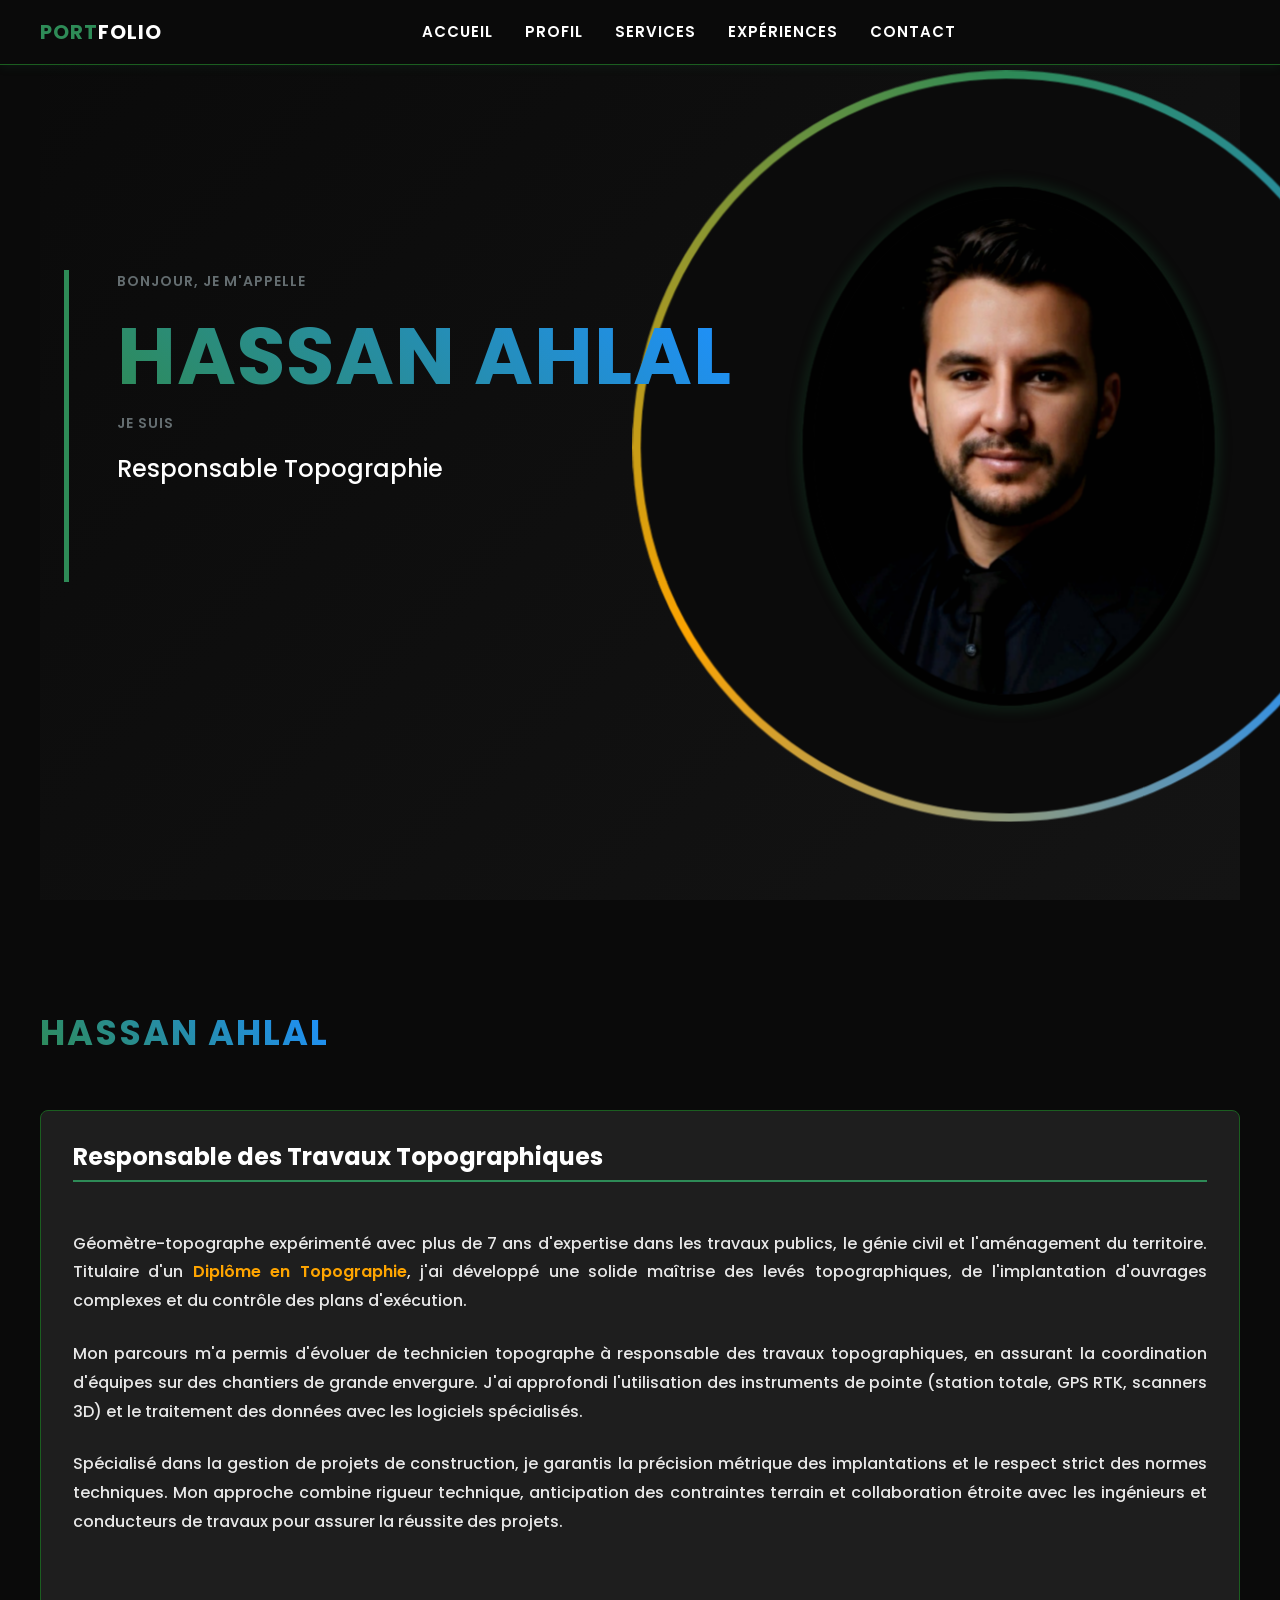
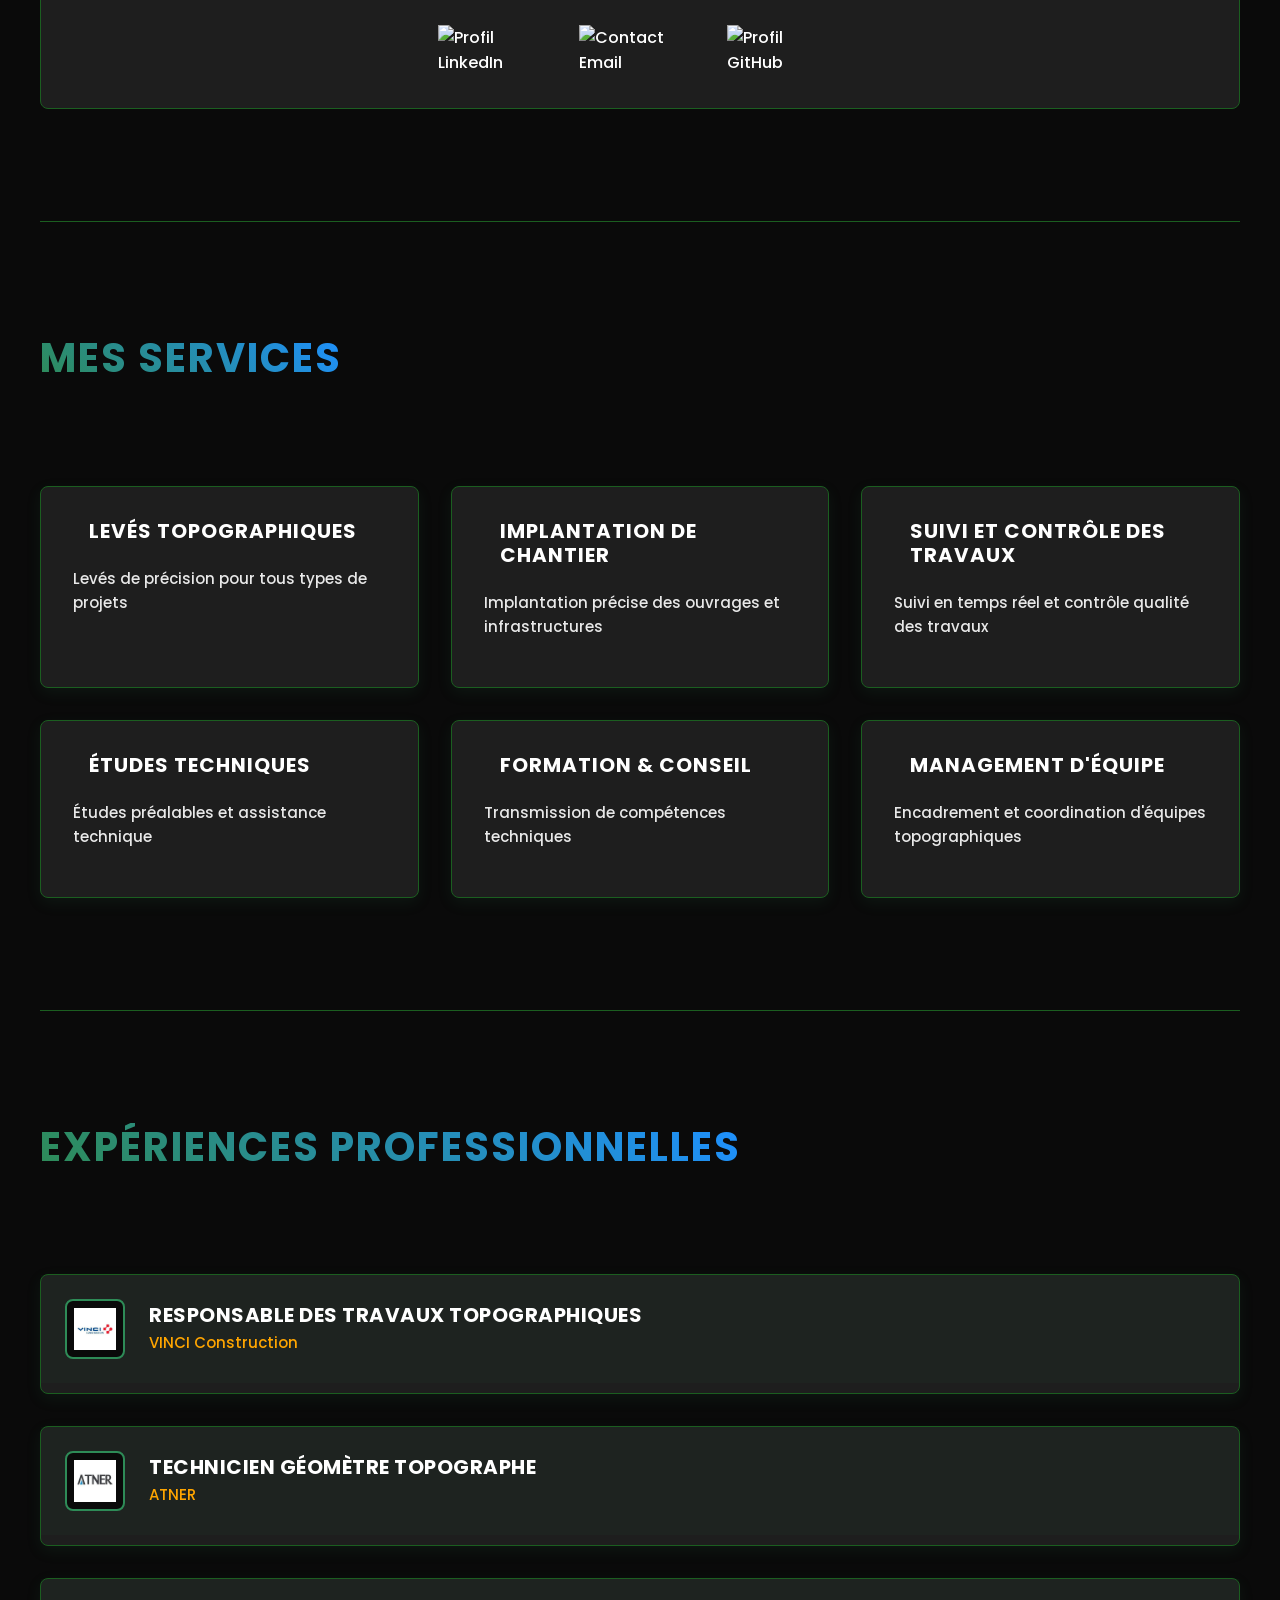
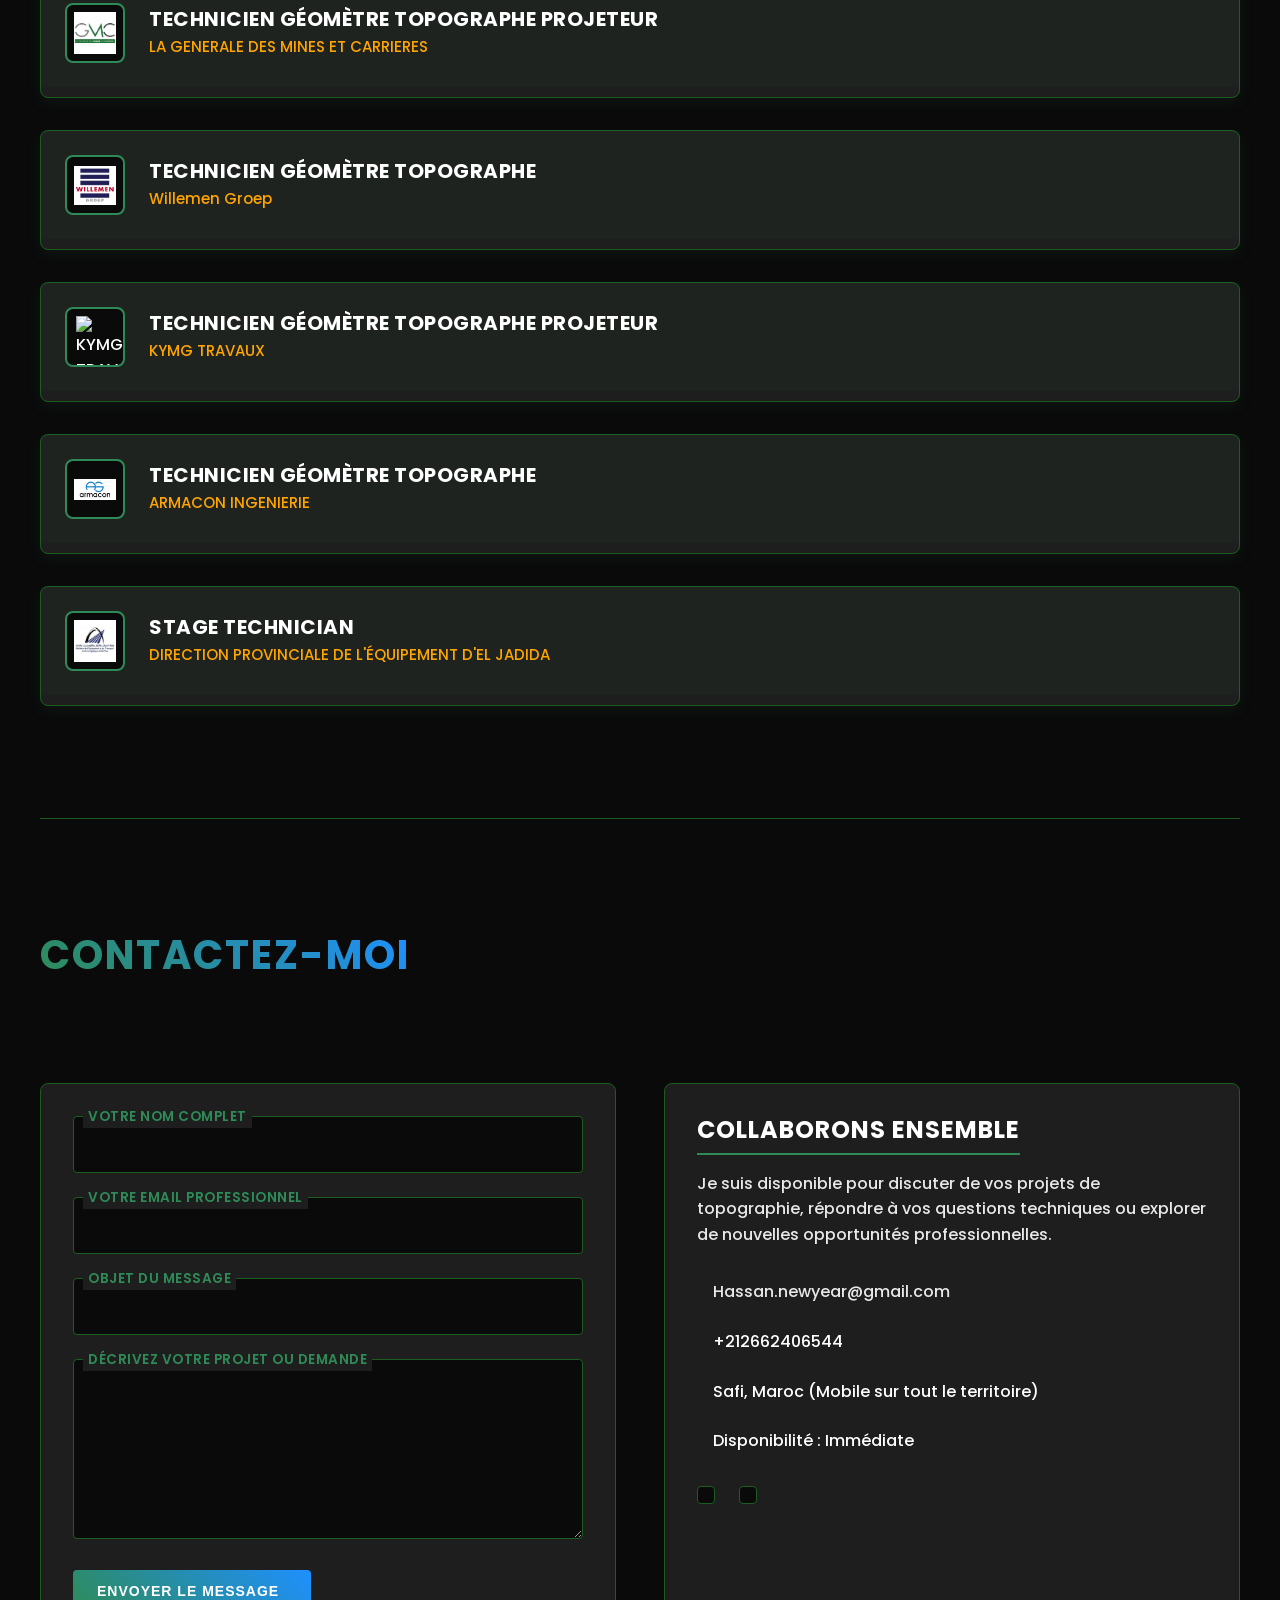
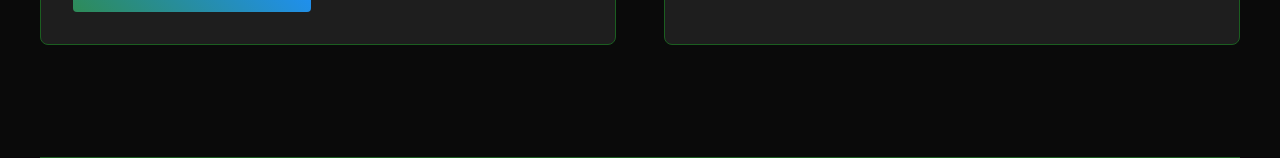
==== index.html @ 0a8ab418 "Update index.html" ====
<!DOCTYPE html>
<html lang="fr">
<head>
    <meta charset="UTF-8">
    <meta name="viewport" content="width=device-width, initial-scale=1.0">
    <title>Portfolio - Hassan Ahlal | Géomètre-Topographe</title>
    <link rel="stylesheet" href="./assets/css/styles.css">
    <script src="https://cdnjs.cloudflare.com/ajax/libs/gsap/3.2.4/gsap.min.js"></script>
    <script type="module" src="https://unpkg.com/ionicons@5.5.2/dist/ionicons/ionicons.esm.js"></script>
    <script nomodule src="https://unpkg.com/ionicons@5.5.2/dist/ionicons/ionicons.js"></script>
    <script async src="https://www.googletagmanager.com/gtag/js?id=G-S06YPBJV04"></script>
    <script>
      window.dataLayer = window.dataLayer || [];
      function gtag(){dataLayer.push(arguments);}
      gtag('js', new Date());
      gtag('config', 'G-S06YPBJV04');
    </script>
</head>
    
<body>
    <div class="overlay first"></div>
    <div class="overlay second"></div>
    <div class="overlay third"></div>

    <header class="l-header">
        <nav class="nav bd-grid">
            <div>
                <a href="#" class="nav__logo" id="logo-link" onclick="reloadWithAnimation()">
                    <span class="logo-part1">Port</span><span class="logo-part2">folio</span>
                </a>
            </div>

            <div class="nav__menu" id="nav-menu">
                <ul class="nav__list">
                    <li class="nav__item"><a href="#home" class="nav__link">Accueil</a></li>
                    <li class="nav__item"><a href="#about" class="nav__link">Profil</a></li>
                    <li class="nav__item"><a href="#services" class="nav__link">Services</a></li>
                    <li class="nav__item"><a href="#experiences" class="nav__link">Expériences</a></li>
                    <li class="nav__item"><a href="#contact" class="nav__link">Contact</a></li>
                </ul>
            </div>

            <div class="nav__toggle" id="nav-toggle">
                <ion-icon name="menu"></ion-icon>
            </div>
        </nav>
    </header>

    <main class="l-main bd-grid">
        <div class="home" id="home">
            <div class="home__information">
                <span class="home__pressent anime-text">Bonjour, Je m'appelle</span>
                <h1 class="home__title name-animation">Hassan Ahlal</h1>
                <span class="home__pressent anime-text">Je suis<br></span>
                <span class="home__skill job-animation">Responsable Topographie</span>
                
                <div>
                    <a href="./assets/cv/HAhlal-CV.pdf" download="HAhlal-CV.pdf" class="home__button anime-text">TÉLÉCHARGER CV</a>
                </div>
            </div>

            <div class="home__img-container">
                <div class="home__img-border"></div>
                <img src="./assets/img/img1.png" alt="Portrait de Hassan Ahlal" class="home__img">
            </div>

            <div class="home__social">
                <a href="https://www.linkedin.com/in/hassan-ahlal/" target="_blank" rel="noopener noreferrer">
                    <ion-icon name="logo-linkedin" class="home__social-icon"></ion-icon>
                </a>
                <a href="https://github.com/YDaoui/YDaoui" target="_blank" rel="noopener noreferrer">
                    <ion-icon name="logo-github" class="home__social-icon"></ion-icon>
                </a>
                
                <a href="mailto:Hassan.newyear@gmail.com" target="_blank">
                    <ion-icon name="mail-outline" class="home__social-icon"></ion-icon>
                </a>
                <a href="tel:+212708504254">
                    <ion-icon name="call-outline" class="home__social-icon"></ion-icon>
                </a>
            </div>
        </div>

        <section class="section" id="about">
            <div class="bd-grid">
                <h4 class="section-title anime-text">Hassan Ahlal</h4> 
                <div class="about__content">
                    <h3>Responsable des Travaux Topographiques</h3>
                              
                    <div class="about__description">
                        <p>
                            Géomètre-topographe expérimenté avec plus de 7 ans d'expertise dans les travaux publics, le génie civil et l'aménagement du territoire. Titulaire d'un <strong>Diplôme en Topographie</strong>, j'ai développé une solide maîtrise des levés topographiques, de l'implantation d'ouvrages complexes et du contrôle des plans d'exécution.
                        </p>
                        <p>
                            Mon parcours m'a permis d'évoluer de technicien topographe à responsable des travaux topographiques, en assurant la coordination d'équipes sur des chantiers de grande envergure. J'ai approfondi l'utilisation des instruments de pointe (station totale, GPS RTK, scanners 3D) et le traitement des données avec les logiciels spécialisés.
                        </p>
                        <p>
                            Spécialisé dans la gestion de projets de construction, je garantis la précision métrique des implantations et le respect strict des normes techniques. Mon approche combine rigueur technique, anticipation des contraintes terrain et collaboration étroite avec les ingénieurs et conducteurs de travaux pour assurer la réussite des projets.
                        </p>
                    </div>

                    <div class="social-badges">
                        <a href="https://www.linkedin.com/in/hassan-ahlal/" target="_blank" rel="noopener noreferrer">
                            <img src="https://img.shields.io/badge/LinkedIn-Profil_Professionnel-0077B5?logo=linkedin" alt="Profil LinkedIn">
                        </a>
                        <a href="mailto:Hassan.newyear@gmail.com">
                            <img src="https://img.shields.io/badge/Email-Me_contacter-D14836?logo=gmail" alt="Contact Email">
                        </a>
                        <a href="https://github.com/YDaoui" target="_blank" rel="noopener noreferrer">
                            <img src="https://img.shields.io/badge/GitHub-Projets_Techniques-181717?logo=github" alt="Profil GitHub">
                        </a>
                        
                    </div>
                </div>
            </div>
        </section>

        <section class="section" id="services">
            <div class="bd-grid">
                <h2 class="section-title anime-text">Mes Services</h2>
                <div class="services__grid">
            
                    <div class="service-card">
                        <div class="service-header" onclick="toggleServiceDetails('topo-details')">
                            <ion-icon name="location-outline"></ion-icon>
                            <h3>Levés Topographiques</h3>
                            <ion-icon name="chevron-down-outline" class="service-arrow"></ion-icon>
                        </div>
                        <p class="service-brief">Levés de précision pour tous types de projets</p>
                        
                        <div id="topo-details" class="service-details">
                            <ul>
                                <li><strong>Topographie classique</strong> : Nivellement, polygonation, implantation</li>
                                <li><strong>Géoréférencement</strong> : Coordonnées précises avec GPS RTK</li>
                                <li><strong>Plans de situation</strong> : Plans topographiques détaillés</li>
                                <li><strong>Relevés altimétriques</strong> : Courbes de niveau, profils en long et en travers</li>
                            </ul>
                            <div class="service-tech">
                                <span>Équipements :</span> Stations totales · GPS RTK · Niveaux numériques · Scanners 3D
                            </div>
                        </div>
                    </div>
            
                    <div class="service-card">
                        <div class="service-header" onclick="toggleServiceDetails('implantation-details')">
                            <ion-icon name="construct-outline"></ion-icon>
                            <h3>Implantation de Chantier</h3>
                            <ion-icon name="chevron-down-outline" class="service-arrow"></ion-icon>
                        </div>
                        <p class="service-brief">Implantation précise des ouvrages et infrastructures</p>
                        
                        <div id="implantation-details" class="service-details">
                            <ul>
                                <li><strong>Implantation d'ouvrages</strong> : Bâtiments, routes, ponts, réseaux</li>
                                <li><strong>Calage altimétrique</strong> : Nivellement de précision</li>
                                <li><strong>Réglage de machines</strong> : Guidage de pelles, bulldozers, finisseurs</li>
                                <li><strong>Contrôle géométrique</strong> : Vérification des implantations</li>
                            </ul>
                            <div class="service-tech">
                                <span>Techniques :</span> Implantation par coordonnées · Piquetage · Balisage · Mire
                            </div>
                        </div>
                    </div>
            
                    <div class="service-card">
                        <div class="service-header" onclick="toggleServiceDetails('suivi-details')">
                            <ion-icon name="analytics-outline"></ion-icon>
                            <h3>Suivi et Contrôle des Travaux</h3>
                            <ion-icon name="chevron-down-outline" class="service-arrow"></ion-icon>
                        </div>
                        <p class="service-brief">Suivi en temps réel et contrôle qualité des travaux</p>
                        
                        <div id="suivi-details" class="service-details">
                            <ul>
                                <li><strong>Contrôle d'exécution</strong> : Vérification conforme aux plans</li>
                                <strong>Métrologie</strong> : Mesures de déformation et tassement</li>
                                <li><strong>Réception des travaux</strong> : Vérifications finales</li>
                                <li><strong>Reporting</strong> : Rapports techniques détaillés</li>
                            </ul>
                            <div class="service-tech">
                                <span>Outils :</span> Topométrie · Photogrammétrie · Lasergrammétrie
                            </div>
                        </div>
                    </div>
            
                    <div class="service-card">
                        <div class="service-header" onclick="toggleServiceDetails('etude-details')">
                            <ion-icon name="document-text-outline"></ion-icon>
                            <h3>Études Techniques</h3>
                            <ion-icon name="chevron-down-outline" class="service-arrow"></ion-icon>
                        </div>
                        <p class="service-brief">Études préalables et assistance technique</p>
                        
                        <div id="etude-details" class="service-details">
                            <ul>
                                <li><strong>Avant-projets</strong> : Études de faisabilité topographique</li>
                                <li><strong>Métrés</strong> : Calculs de cubatures et de surfaces</li>
                                <li><strong>Plans d'exécution</strong> : Réalisation et vérification</li>
                                <li><strong>Expertises</strong> : Constatations et diagnostics</li>
                            </ul>
                            <div class="service-tech">
                                <span>Logiciels :</span> AutoCAD Civil 3D · Covadis · MicroStation · QGIS
                            </div>
                        </div>
                    </div>
            
                    <div class="service-card">
                        <div class="service-header" onclick="toggleServiceDetails('formation-details')">
                            <ion-icon name="school-outline"></ion-icon>
                            <h3>Formation & Conseil</h3>
                            <ion-icon name="chevron-down-outline" class="service-arrow"></ion-icon>
                        </div>
                        <p class="service-brief">Transmission de compétences techniques</p>
                        
                        <div id="formation-details" class="service-details">
                            <ul>
                                <li><strong>Formation terrain</strong> : Utilisation d'équipements topographiques</li>
                                <li><strong>Conseil technique</strong> : Optimisation des processus topographiques</li>
                                <li><strong>Assistance logicielle</strong> : Formation aux logiciels spécialisés</li>
                                <li><strong>Normes et réglementations</strong> : Mise à jour des pratiques</li>
                            </ul>
                            <div class="service-tech">
                                <span>Domaines :</span> Topographie · Géomatique · BIM · SIG
                            </div>
                        </div>
                    </div>
            
                    <div class="service-card">
                        <div class="service-header" onclick="toggleServiceDetails('management-details')">
                            <ion-icon name="people-outline"></ion-icon>
                            <h3>Management d'Équipe</h3>
                            <ion-icon name="chevron-down-outline" class="service-arrow"></ion-icon>
                        </div>
                        <p class="service-brief">Encadrement et coordination d'équipes topographiques</p>
                        
                        <div id="management-details" class="service-details">
                            <ul>
                                <li><strong>Gestion d'équipe</strong> : Planning, répartition des tâches</li>
                                <li><strong>Coordination chantier</strong> : Interface avec les autres corps de métier</li>
                                <li><strong>Optimisation des ressources</strong> : Matériel et personnel</li>
                                <li><strong>Sécurité</strong> : Respect des règles de sécurité sur chantier</li>
                            </ul>
                            <div class="service-tech">
                                <span>Compétences :</span> Gestion de projet · Communication · Organisation
                            </div>
                        </div>
                    </div>
                </div>
            </div>
        </section>

        <section class="section" id="experiences">
            <div class="bd-grid">
                <h2 class="section-title anime-text">Expériences Professionnelles</h2>

                <div class="experience-container">
                   
                    <div class="experience-card">
                        <div class="experience-card-header" onclick="toggleExperienceDetails('vinci-details')">
                            <div class="company-logo">
                                <img src="./assets/img/vinci_logo.jpeg" alt="VINCI Construction">
                            </div>
                            <div class="experience-title">
                                <h3>Responsable des Travaux Topographiques</h3>
                                <p>VINCI Construction</p>
                            </div>
                            <ion-icon name="chevron-down-outline" class="experience-arrow"></ion-icon>
                        </div>
                        
                        <div id="vinci-details" class="experience-card-details">
                            <div class="experience-meta">
                                <span class="experience-date">Mars 2025 - Aujourd'hui</span>
                                <span class="experience-location">Safi, Maroc · Sur site</span>
                            </div>
                            
                            <div class="experience-description">
                                <p>Encadrement et coordination des équipes topographiques sur des projets de grande envergure. Responsable de la qualité des levés et implantations.</p>
                                <ul>
                                    <li>Management d'une équipe de 5 topographes</li>
                                    <li>Supervision des levés topographiques pour projets routiers</li>
                                    <li>Contrôle qualité des implantations d'ouvrages d'art</li>
                                    <li>Interface technique avec les ingénieurs projet</li>
                                    <li>Optimisation des processus topographiques</li>
                                </ul>
                            </div>
                            
                            <div class="tech-tags">
                                <span class="tech-tag" data-tech="gps">
                                    <ion-icon name="navigate-outline"></ion-icon> GPS RTK
                                </span>
                                <span class="tech-tag" data-tech="station">
                                    <ion-icon name="speedometer-outline"></ion-icon> Stations Totales
                                </span>
                                <span class="tech-tag" data-tech="civil3d">
                                    <ion-icon name="cube-outline"></ion-icon> Civil 3D
                                </span>
                                <span class="tech-tag" data-tech="management">
                                    <ion-icon name="people-outline"></ion-icon> Management
                                </span>
                            </div>
                        </div>
                    </div>

                    <div class="experience-card">
                        <div class="experience-card-header" onclick="toggleExperienceDetails('atner-details')">
                            <div class="company-logo">
                                <img src="./assets/img/atner_logo.jpeg" alt="ATNER">
                            </div>
                            <div class="experience-title">
                                <h3>Technicien Géomètre Topographe</h3>
                                <p>ATNER</p>
                            </div>
                            <ion-icon name="chevron-down-outline" class="experience-arrow"></ion-icon>
                        </div>
                        
                        <div id="atner-details" class="experience-card-details">
                            <div class="experience-meta">
                                <span class="experience-date">Nov 2023 - Mars 2025 · 1 an 5 mois</span>
                                <span class="experience-location">Azemmour, Maroc · Sur site</span>
                            </div>
                            
                            <div class="experience-description">
                                <p>Réalisation de levés topographiques pour projets d'aménagement urbain et infrastructures. Participation à des projets de voirie et réseaux divers.</p>
                                <ul>
                                    <li>Levés topographiques pour réseaux AEP et assainissement</li>
                                    <li>Implantation de voiries et espaces publics</li>
                                    <li>Calculs de cubatures pour terrassements</li>
                                    <li>Réalisation de plans de situation détaillés</li>
                                </ul>
                            </div>
                            
                            <div class="tech-tags">
                                <span class="tech-tag" data-tech="topographie">
                                    <ion-icon name="map-outline"></ion-icon> Topographie
                                </span>
                                <span class="tech-tag" data-tech="covadis">
                                    <ion-icon name="desktop-outline"></ion-icon> Covadis
                                </span>
                                <span class="tech-tag" data-tech="nivellement">
                                    <ion-icon name="trending-up-outline"></ion-icon> Nivellement
                                </span>
                            </div>
                        </div>
                    </div>
                    
                    <div class="experience-card">
                        <div class="experience-card-header" onclick="toggleExperienceDetails('generale-details')">
                            <div class="company-logo">
                                <img src="./assets/img/generale_mines_logo.jpeg" alt="LA GENERALE DES MINES ET CARRIERES">
                            </div>
                            <div class="experience-title">
                                <h3>Technicien Géomètre Topographe Projeteur</h3>
                                <p>LA GENERALE DES MINES ET CARRIERES</p>
                            </div>
                            <ion-icon name="chevron-down-outline" class="experience-arrow"></ion-icon>
                        </div>
                        
                        <div id="generale-details" class="experience-card-details">
                            <div class="experience-meta">
                                <span class="experience-date">Oct 2022 - Oct 2023 · 1 an 1 mois</span>
                                <span class="experience-location">Rabat, Maroc · Sur site</span>
                            </div>
                            
                            <div class="experience-description">
                                <p>Topographie minière et carrières. Levés pour exploitation de ressources minérales et suivi des excavations.</p>
                                <ul>
                                    <li>Levés de carrières et mines à ciel ouvert</li>
                                    <li>Calculs de réserves et cubatures</li>
                                    <li>Suivi des fronts de taille</li>
                                    <li>Établissement de profils d'exploitation</li>
                                </ul>
                            </div>
                            
                            <div class="tech-tags">
                                <span class="tech-tag" data-tech="mines">
                                    <ion-icon name="hammer-outline"></ion-icon> Topographie Minière
                                </span>
                                <span class="tech-tag" data-tech="cubatures">
                                    <ion-icon name="calculator-outline"></ion-icon> Cubatures
                                </span>
                                <span class="tech-tag" data-tech="surpac">
                                    <ion-icon name="layers-outline"></ion-icon> Surpac
                                </span>
                            </div>
                        </div>
                    </div>
                    
                    <div class="experience-card">
                        <div class="experience-card-header" onclick="toggleExperienceDetails('willemen-details')">
                            <div class="company-logo">
                                <img src="./assets/img/willemen_logo.jpeg" alt="Willemen Groep">
                            </div>
                            <div class="experience-title">
                                <h3>Technicien Géomètre Topographe</h3>
                                <p>Willemen Groep</p>
                            </div>
                            <ion-icon name="chevron-down-outline" class="experience-arrow"></ion-icon>
                        </div>
                        
                        <div id="willemen-details" class="experience-card-details">
                            <div class="experience-meta">
                                <span class="experience-date">Fév 2022 - Oct 2022 · 9 mois</span>
                                <span class="experience-location">Tanger, Maroc · Sur site</span>
                            </div>
                            
                            <div class="experience-description">
                                <p>Travaux topographiques pour projets de construction. Participation à des chantiers de bâtiment et génie civil.</p>
                                <ul>
                                    <li>Implantation de bâtiments et infrastructures</li>
                                    <li>Contrôle des plans d'exécution</li>
                                    <li>Relevés de façades et structures existantes</li>
                                    <li>Assistance au métreur</li>
                                </ul>
                            </div>
                            
                            <div class="tech-tags">
                                <span class="tech-tag" data-tech="batiment">
                                    <ion-icon name="business-outline"></ion-icon> Bâtiment
                                </span>
                                <span class="tech-tag" data-tech="autocad">
                                    <ion-icon name="pencil-outline"></ion-icon> AutoCAD
                                </span>
                            </div>
                        </div>
                    </div>
                    
                    <div class="experience-card">
                        <div class="experience-card-header" onclick="toggleExperienceDetails('kymg-details')">
                            <div class="company-logo">
                                <img src="./assets/img/kymg_logo.jpeg" alt="KYMG TRAVAUX">
                            </div>
                            <div class="experience-title">
                                <h3>Technicien Géomètre Topographe Projeteur</h3>
                                <p>KYMG TRAVAUX</p>
                            </div>
                            <ion-icon name="chevron-down-outline" class="experience-arrow"></ion-icon>
                        </div>
                        
                        <div id="kymg-details" class="experience-card-details">
                            <div class="experience-meta">
                                <span class="experience-date">Sept 2019 - Fév 2022 · 2 ans 6 mois</span>
                                <span class="experience-location">Béni Mellal, Maroc · Sur site</span>
                            </div>
                            
                            <div class="experience-description">
                                <p>Topographie pour travaux publics et aménagements urbains. Polyvalence sur différents types de projets.</p>
                                <ul>
                                    <li>Projets de voirie et réseaux divers</li>
                                    <li>Aménagements urbains et espaces verts</li>
                                    <li>Plans topographiques pour études préalables</li>
                                    <li>Métrés et estimations quantitatives</li>
                                </ul>
                            </div>
                            
                            <div class="tech-tags">
                                <span class="tech-tag" data-tech="voirie">
                                    <ion-icon name="road-outline"></ion-icon> Voirie
                                </span>
                                <span class="tech-tag" data-tech="rd">
                                    <ion-icon name="git-network-outline"></ion-icon> Réseaux Divers
                                </span>
                            </div>
                        </div>
                    </div>
                    
                    <div class="experience-card">
                        <div class="experience-card-header" onclick="toggleExperienceDetails('armacon-details')">
                            <div class="company-logo">
                                <img src="./assets/img/armacon_logo.jpeg" alt="ARMACON INGENIERIE">
                            </div>
                            <div class="experience-title">
                                <h3>Technicien Géomètre Topographe</h3>
                                <p>ARMACON INGENIERIE</p>
                            </div>
                            <ion-icon name="chevron-down-outline" class="experience-arrow"></ion-icon>
                        </div>
                        
                        <div id="armacon-details" class="experience-card-details">
                            <div class="experience-meta">
                                <span class="experience-date">Juil 2018 - Sept 2019 · 1 an 3 mois</span>
                                <span class="experience-location">Béni Mellal, Maroc · Hybride</span>
                            </div>
                            
                            <div class="experience-description">
                                <p>Bureau d'études techniques. Réalisation de plans topographiques et assistance aux ingénieurs.</p>
                                <ul>
                                    <li>Levés topographiques pour études techniques</li>
                                    <li>Réalisation de plans d'exécution</li>
                                    <li>Assistance aux ingénieurs d'études</li>
                                    <li>Numérisation et mise en plan</li>
                                </ul>
                            </div>
                            
                            <div class="tech-tags">
                                <span class="tech-tag" data-tech="bureau">
                                    <ion-icon name="desktop-outline"></ion-icon> Bureau d'Études
                                </span>
                                <span class="tech-tag" data-tech="microstation">
                                    <ion-icon name="hardware-chip-outline"></ion-icon> MicroStation
                                </span>
                            </div>
                        </div>
                    </div>
                    
                    <div class="experience-card">
                        <div class="experience-card-header" onclick="toggleExperienceDetails('dpetle-details')">
                            <div class="company-logo">
                                <img src="./assets/img/dpetle_logo.jpeg" alt="Direction Provinciale d'El Jadida">
                            </div>
                            <div class="experience-title">
                                <h3>Stage Technician</h3>
                                <p>DIRECTION PROVINCIALE DE L'ÉQUIPEMENT D'EL JADIDA</p>
                            </div>
                            <ion-icon name="chevron-down-outline" class="experience-arrow"></ion-icon>
                        </div>
                        
                        <div id="dpetle-details" class="experience-card-details">
                            <div class="experience-meta">
                                <span class="experience-date">Juin 2017 - Oct 2017 · 5 mois</span>
                                <span class="experience-location">El Jadida, Maroc · Hybride</span>
                            </div>
                            
                            <div class="experience-description">
                                <p>Stage de fin d'études. Initiation aux missions topographiques dans le secteur public.</p>
                                <ul>
                                    <li>Participation à des levés pour projets publics</li>
                                    <li>Assistance aux géomètres experts</li>
                                    <li>Découverte des procédures administratives</li>
                                    <li>Réalisation de rapports techniques</li>
                                </ul>
                            </div>
                            
                            <div class="tech-tags">
                                <span class="tech-tag" data-tech="stage">
                                    <ion-icon name="school-outline"></ion-icon> Stage
                                </span>
                                <span class="tech-tag" data-tech="public">
                                    <ion-icon name="shield-checkmark-outline"></ion-icon> Secteur Public
                                </span>
                            </div>
                        </div>
                    </div>
                </div>
            </div>
        </section>

        <section class="section" id="contact">
            <div class="bd-grid">
                <h2 class="section-title anime-text">Contactez-moi</h2>
                
                <div class="contact__container">
                    <div class="contact__info">
                        <h3 class="contact__subtitle">Collaborons ensemble</h3>
                        <p class="contact__text">Je suis disponible pour discuter de vos projets de topographie, répondre à vos questions techniques ou explorer de nouvelles opportunités professionnelles.</p>
                        
                        <div class="contact__details">
                            <div class="contact__detail">
                                <ion-icon name="mail-outline" class="contact__icon"></ion-icon>
                                <a href="mailto:hassanahlalfx@gmail.com" class="contact__link">Hassan.newyear@gmail.com</a>
                            </div>
                            <div class="contact__detail">
                                <ion-icon name="call-outline" class="contact__icon"></ion-icon>
                                <span>+212662406544</span>
                            </div>
                            <div class="contact__detail">
                                <ion-icon name="location-outline" class="contact__icon"></ion-icon>
                                <span>Safi, Maroc (Mobile sur tout le territoire)</span>
                            </div>
                            <div class="contact__detail">
                                <ion-icon name="calendar-outline" class="contact__icon"></ion-icon>
                                <span>Disponibilité : Immédiate</span>
                            </div>
                        </div>
                        
                        <div class="contact__social">
                            <a href="https://www.linkedin.com/in/hassan-ahlal/" class="contact__social-link" aria-label="LinkedIn">
                                <ion-icon name="logo-linkedin"></ion-icon>
                            </a>
                            <a href="https://github.com/YDaoui/YDaoui" class="contact__social-link" aria-label="GitHub">
                                <ion-icon name="logo-github"></ion-icon>
                            </a>
                            
                        </div>
                    </div>

                    <form id="contactForm" class="contact__form contact-form" 
                          action="https://formsubmit.co/Hassan.newyear@gmail.com" 
                          method="POST"
                          enctype="multipart/form-data">
                        
                        <input type="hidden" name="_subject" value="Nouveau message portfolio topographe">
                        <input type="hidden" name="_autoresponse" value="Merci pour votre message! Je vous répondrai sous 48h.">
                        <input type="hidden" name="_template" value="table">
                        <input type="hidden" name="_next" value="https://ydaoui.github.io/?success=true">
                        <input type="hidden" name="_captcha" value="false">
                        <input type="text" name="_honey" style="display:none">

                        <div class="form__group">
                            <input type="text" name="Nom" id="name" class="contact__input" required>
                            <label for="name" class="form__label">Votre nom complet</label>
                        </div>
                        
                        <div class="form__group">
                            <input type="email" name="Email" id="email" class="contact__input" required>
                            <label for="email" class="form__label">Votre email professionnel</label>
                        </div>
                        
                        <div class="form__group">
                            <input type="text" name="Objet" id="subject" class="contact__input" required>
                            <label for="subject" class="form__label">Objet du message</label>
                        </div>
                        
                        <div class="form__group">
                            <textarea name="Message" id="message" rows="5" class="contact__input contact__textarea" required></textarea>
                            <label for="message" class="form__label">Décrivez votre projet ou demande</label>
                        </div>
                        
                        <div class="form__footer">
                            <button type="submit" class="contact__button">
                                <span>Envoyer le message</span>
                                <ion-icon name="send-outline" class="button__icon"></ion-icon>
                            </button>
                        </div>
                    </form>
                </div>
            </div>
        </section>

        <div id="successPopup" class="success-popup">
            <div class="popup-content">
                <span class="close-popup-btn">&times;</span>
                <ion-icon name="checkmark-circle" class="popup-icon"></ion-icon>
                <h3>Message envoyé avec succès!</h3>
                <p>Merci pour votre message. Je vous répondrai dans les plus brefs délais.</p>
            </div>
        </div>
    </main>

    <script src="./assets/js/main.js"></script>
</body>

</html>
---- assets/css/styles.css ----
@import url("https://fonts.googleapis.com/css2?family=Poppins:wght@400;500;600;700&display=swap");

:root {
  /* THÈME TOPOGRAPHE - Couleurs professionnelles */
  --primary-color: #2E8B57;        /* Vert forêt - précision/nature */
  --primary-dark: #1B5E20;         /* Vert foncé - stabilité */
  --primary-light: rgba(46, 139, 87, 0.2);
  --secondary-color: #1E90FF;      /* Bleu d'acier - technique */
  --accent-color: #FFA500;         /* Orange - mise en évidence */
  --warning-color: #DC3545;        /* Rouge - attention/contrôle */
  
  /* Palette de fonds */
  --black-color: #0A0A0A;          /* Noir très sombre */
  --black-color-light: #141414;
  --black-color-lighter: #1E1E1E;
  
  /* Texte */
  --white-color: #FFFFFF;
  --gray-light: #E8E8E8;
  --gray-medium: #A0A0A0;
  --gray-dark: #505050;
}

*, ::before, ::after {
  box-sizing: border-box;
  margin: 0;
  padding: 0;
}

html {
  scroll-behavior: smooth;
}

body {
  margin: 3rem 0 0 0;
  font-family: 'Poppins', sans-serif;
  background-color: var(--black-color);
  color: var(--white-color);
  font-weight: 500;
  line-height: 1.6;
}

h1, h2, h3, h4 {
  margin: 0;
  font-weight: 700;
  line-height: 1.2;
}

ul {
  list-style: none;
}

a {
  text-decoration: none;
  color: inherit;
}

img {
  max-width: 75%;
  height: auto;
  display: block;
}

/*----- LAYOUT -----*/
.bd-grid {
  max-width: 1200px;
  margin-left: 1.5rem;
  margin-right: 1.5rem;
}

.l-header {
  width: 100%;
  position: fixed;
  top: 0;
  left: 0;
  z-index: 100;
  background-color: var(--black-color);
  box-shadow: 0 2px 10px rgba(46, 139, 87, 0.1);
  border-bottom: 1px solid var(--primary-dark);
}

.nav {
  height: 3rem;
  display: flex;
  justify-content: space-between;
  align-items: center;
  font-weight: 600;
}

/* LOGO - Vert professionnel */
.nav__logo {
  font-size: 1.25rem;
  color: var(--primary-color) !important;
  font-weight: 700;
  text-transform: uppercase;
  letter-spacing: 1px;
}

.nav__logo .logo-part1 {
  color: var(--primary-color) !important;
}

.nav__logo .logo-part2 {
  color: var(--white-color) !important;
}

.nav__logo:hover {
  color: var(--accent-color) !important;
}

.nav__logo:hover .logo-part1 {
  color: var(--accent-color) !important;
}

.nav__logo:hover .logo-part2 {
  color: var(--gray-light) !important;
}

/* Navigation menu */
.nav__menu {
  position: fixed;
  top: -100%;
  left: 0;
  width: 100%;
  padding: 1.5rem 0 1rem;
  background-color: var(--black-color-light);
  transition: .4s;
  z-index: 99;
  border-bottom: 2px solid var(--primary-color);
}

.nav__list {
  display: flex;
  flex-direction: column;
  align-items: center;
  row-gap: 1.5rem;
}

.nav__link {
  color: var(--white-color);
  text-transform: uppercase;
  font-size: 0.875rem;
  letter-spacing: 1px;
  transition: color 0.3s;
  position: relative;
  font-weight: 600;
}

.nav__link:hover {
  color: var(--accent-color);
}

.nav__link::after {
  content: '';
  position: absolute;
  width: 0;
  height: 2px;
  background-color: var(--accent-color);
  bottom: -5px;
  left: 0;
  transition: width 0.3s;
}

.nav__link:hover::after {
  width: 100%;
}

.nav__toggle {
  color: var(--white-color);
  font-size: 1.5rem;
  cursor: pointer;
  display: inline-flex;
}

/* Hamburger Menu */
#nav-toggle {
  display: flex;
  flex-direction: column;
  justify-content: space-between;
  width: 24px;
  height: 18px;
  background: transparent;
  border: none;
  cursor: pointer;
  padding: 0;
  z-index: 100;
}

#nav-toggle span {
  display: block;
  width: 100%;
  height: 2px;
  background: var(--white-color);
  transition: all 0.3s ease;
}

#nav-toggle.active span:nth-child(1) {
  transform: rotate(45deg) translate(5px, 5px);
  background: var(--accent-color);
}

#nav-toggle.active span:nth-child(2) {
  opacity: 0;
}

#nav-toggle.active span:nth-child(3) {
  transform: rotate(-45deg) translate(5px, -5px);
  background: var(--accent-color);
}

.show-menu {
  top: 3rem;
}

.active-link {
  color: var(--accent-color);
}

/* HOME SECTION */
.home {
  position: relative;
  height: calc(100vh - 3rem);
  display: grid;
  grid-template-areas:
    "gap"
    "image"
    "info"
    "button"
    "social";
  grid-template-columns: 1fr;
  align-content: start;
  row-gap: 1rem;
  padding: 1.5rem;
  text-align: left;
  background: linear-gradient(135deg, var(--black-color) 0%, var(--black-color-light) 100%);
}

.home::before {
  content: '';
  grid-area: gap;
  display: block;
  height: 2rem;
}

.home__img-container {
  grid-area: image;
  position: relative;
  width: 8cm;
  height: 8cm;
  display: grid;
  place-items: center;
  z-index: 1;
  margin: 0 auto 1rem auto;
}

.home__img {
  width: 7.4cm;
  height: 7.4cm;
  border-radius: 50%;
  object-fit: cover;
  object-position: center center;
  position: relative;
  z-index: 3;
  filter: grayscale(10%) contrast(110%);
  border: 3mm solid var(--black-color);
  box-shadow: 0 0 20px rgba(46, 139, 87, 0.3);
  transform: translateZ(0);
}

.home__img-border {
  position: absolute;
  width: 8cm;
  height: 8cm;
  border-radius: 50%;
  background: conic-gradient(
    from 0deg,
    var(--primary-color),
    var(--secondary-color),
    var(--accent-color),
    var(--primary-color)
  );
  animation: rotateBorder 4s linear infinite;
  z-index: 1;
  padding: 1.5mm;
}

.home__img-border::before {
  content: '';
  position: absolute;
  top: 1.5mm;
  left: 1.5mm;
  right: 1.5mm;
  bottom: 1.5mm;
  background: var(--black-color);
  border-radius: 50%;
  z-index: 2;
}

@keyframes rotateBorder {
  0% { transform: rotate(0deg); }
  100% { transform: rotate(360deg); }
}

.home__img-container:hover .home__img {
  filter: grayscale(0%) contrast(120%);
  transform: scale(1.02) translateZ(0);
}

.home__img-container:hover .home__img-border {
  animation-duration: 2s;
  box-shadow: 0 0 30px rgba(46, 139, 87, 0.5);
}

.home__information {
  grid-area: info;
  padding-left: 1rem;
  border-left: 3px solid var(--primary-color);
  z-index: 10;
  text-align: left;
  margin-bottom: 1rem;
}

.home__pressent {
  font-size: 0.875rem;
  color: var(--accent-color);
  margin-bottom: 0.5rem;
  display: block;
  text-transform: uppercase;
  letter-spacing: 1px;
  font-weight: 600;
}

.home__title {
  font-size: 2rem;
  margin-bottom: 0.5rem;
  color: var(--white-color);
  background: linear-gradient(45deg, var(--primary-color), var(--secondary-color));
  -webkit-background-clip: text;
  -webkit-text-fill-color: transparent;
  background-clip: text;
  text-transform: uppercase;
  letter-spacing: 1px;
}

.home__skill {
  font-size: 1rem;
  color: var(--gray-light);
  margin-bottom: 1rem;
  display: block;
  font-weight: 500;
}

.home__button {
  grid-area: button;
  display: inline-block;
  background: linear-gradient(45deg, var(--primary-color), var(--secondary-color));
  color: var(--white-color);
  padding: 0.75rem 1.5rem;
  border-radius: 4px;
  font-weight: 600;
  transition: all 0.3s;
  box-shadow: 0 4px 15px rgba(46, 139, 87, 0.3);
  text-align: center;
  margin: 0 auto 1.5rem auto;
  border: none;
  cursor: pointer;
  text-transform: uppercase;
  letter-spacing: 1px;
  font-size: 0.875rem;
}

.home__button:hover {
  background: linear-gradient(45deg, var(--secondary-color), var(--primary-color));
  transform: translateY(-3px);
  box-shadow: 0 6px 20px rgba(46, 139, 87, 0.4);
}

.home__social {
  grid-area: social;
  display: flex;
  flex-direction: row;
  justify-content: center;
  align-items: center;
  gap: 1.5rem;
  margin-top: 0;
  padding-bottom: 1.5rem;
}

.home__social-icon {
  color: var(--white-color);
  font-size: 1.5rem;
  transition: all 0.3s;
}

.home__social-icon:hover {
  color: var(--accent-color);
  transform: translateY(-3px);
}

/* SECTION STYLES */
.section {
  padding: 5rem 0;
  background-color: var(--black-color);
  border-bottom: 1px solid var(--primary-dark);
}

.section-title {
  font-size: 2.5rem;
  margin-bottom: 3rem;
  background: linear-gradient(45deg, var(--primary-color), var(--secondary-color));
  -webkit-background-clip: text;
  -webkit-text-fill-color: transparent;
  background-clip: text;
  text-align: center;
  position: relative;
  text-transform: uppercase;
  letter-spacing: 2px;
}

.section-title::after {
  content: '';
  position: absolute;
  width: 100px;
  height: 3px;
  background: linear-gradient(90deg, var(--primary-color), var(--secondary-color));
  bottom: -10px;
  left: 50%;
  transform: translateX(-50%);
}

/* ABOUT SECTION */
.about__content {
  display: grid;
  grid-template-columns: 1fr;
  gap: 2rem;
  background: var(--black-color-lighter);
  padding: 2rem;
  border-radius: 8px;
  border: 1px solid var(--primary-dark);
}

#about .section-title {
  background: linear-gradient(45deg, var(--primary-color), var(--secondary-color));
  -webkit-background-clip: text;
  -webkit-text-fill-color: transparent;
  background-clip: text;
  font-size: 2.2rem;
}

.about__content h3 {
  color: var(--white-color);
  font-size: 1.5rem;
  margin-bottom: 1rem;
  border-bottom: 2px solid var(--primary-color);
  padding-bottom: 0.5rem;
  display: inline-block;
}

.about__content h4 {
  color: var(--gray-light);
  font-size: 1.2rem;
  margin-bottom: 2rem;
  font-weight: 400;
}

.about__description p {
  margin-bottom: 1.5rem;
  color: var(--gray-light);
  line-height: 1.8;
  text-align: justify;
}

.about__description strong {
  color: var(--accent-color);
  font-weight: 600;
}

.social-badges {
  display: flex;
  gap: 1rem;
  margin-top: 2rem;
  flex-wrap: wrap;
  justify-content: center;
}

.social-badges a {
  transition: all 0.3s;
}

.social-badges a:hover {
  transform: translateY(-3px);
  filter: brightness(1.2);
}

/* SERVICES SECTION */
.services__grid {
  display: grid;
  grid-template-columns: repeat(auto-fit, minmax(300px, 1fr));
  gap: 2rem;
  margin-top: 3rem;
}

.service-card {
  background: var(--black-color-lighter);
  padding: 2rem;
  border-radius: 8px;
  border-left: 4px solid var(--primary-color);
  transition: all 0.4s ease;
  box-shadow: 0 5px 15px rgba(46, 139, 87, 0.1);
  border: 1px solid var(--primary-dark);
}

.service-card:hover {
  transform: translateY(-10px);
  background: rgba(46, 139, 87, 0.05);
  border-left-color: var(--accent-color);
  box-shadow: 0 15px 30px rgba(46, 139, 87, 0.2);
}

.service-header {
  display: flex;
  align-items: center;
  margin-bottom: 1.5rem;
  cursor: pointer;
}

.service-header ion-icon {
  font-size: 2rem;
  color: var(--primary-color);
  margin-right: 1rem;
}

.service-header h3 {
  font-size: 1.25rem;
  color: var(--white-color);
  flex-grow: 1;
  text-transform: uppercase;
  letter-spacing: 1px;
}

.service-arrow {
  color: var(--accent-color);
  font-size: 1.25rem;
  transition: transform 0.3s;
}

.service-brief {
  color: var(--gray-light);
  margin-bottom: 1rem;
  font-size: 0.9375rem;
}

.service-details {
  max-height: 0;
  overflow: hidden;
  opacity: 0;
  transition: max-height 0.5s ease, opacity 0.3s ease;
}

.service-details.show {
  max-height: 500px;
  opacity: 1;
}

.service-details ul {
  margin-bottom: 1.5rem;
}

.service-details li {
  margin-bottom: 0.75rem;
  color: var(--gray-light);
  position: relative;
  padding-left: 1.5rem;
}

.service-details li::before {
  content: '▸';
  position: absolute;
  left: 0;
  color: var(--accent-color);
  font-weight: bold;
}

.service-tech {
  font-size: 0.875rem;
  color: var(--gray-medium);
  background: rgba(46, 139, 87, 0.1);
  padding: 0.75rem;
  border-radius: 4px;
  border-left: 3px solid var(--primary-color);
}

.service-tech span {
  color: var(--primary-color);
  font-weight: 600;
  text-transform: uppercase;
}

/* EXPERIENCE SECTION */
.experience-container {
  display: grid;
  grid-template-columns: 1fr;
  gap: 2rem;
  margin-top: 3rem;
}

.experience-card {
  background: var(--black-color-lighter);
  border-radius: 8px;
  border-left: 4px solid var(--primary-color);
  overflow: visible;
  box-shadow: 0 5px 15px rgba(46, 139, 87, 0.1);
  transition: all 0.3s;
  min-height: 120px;
  border: 1px solid var(--primary-dark);
}

.experience-card:hover {
  transform: translateY(-5px);
  border-left-color: var(--accent-color);
  box-shadow: 0 10px 25px rgba(46, 139, 87, 0.2);
}

.experience-card-header {
  display: flex;
  align-items: center;
  padding: 1.5rem;
  cursor: pointer;
  background: rgba(46, 139, 87, 0.05);
  min-height: 100px;
  overflow: hidden;
}

.company-logo {
  width: 60px;
  height: 60px;
  border-radius: 8px;
  overflow: hidden;
  margin-right: 1.5rem;
  flex-shrink: 0;
  border: 2px solid var(--primary-color);
  background: var(--black-color);
  display: grid;
  place-items: center;
}

.company-logo img {
  width: 80%;
  height: 80%;
  object-fit: contain;
}

.experience-title {
  flex-grow: 1;
  padding-right: 1rem;
  min-width: 0;
}

.experience-title h3 {
  font-size: 1.25rem;
  color: var(--white-color);
  margin-bottom: 0.25rem;
  white-space: nowrap;
  overflow: hidden;
  text-overflow: ellipsis;
  text-transform: uppercase;
  letter-spacing: 0.5px;
}

.experience-title p {
  color: var(--accent-color);
  font-size: 0.9375rem;
  white-space: nowrap;
  overflow: hidden;
  text-overflow: ellipsis;
  font-weight: 500;
}

.experience-arrow {
  color: var(--accent-color);
  font-size: 1.25rem;
  transition: transform 0.3s;
}

.experience-card-details {
  max-height: 0;
  overflow: hidden;
  transition: max-height 0.5s ease;
  padding: 0 1.5rem;
  visibility: hidden;
}

.experience-card-details.show {
  max-height: 1200px;
  padding: 0 1.5rem 1.5rem;
  visibility: visible;
}

.experience-meta {
  display: flex;
  justify-content: space-between;
  margin-bottom: 1rem;
  color: var(--gray-medium);
  font-size: 0.875rem;
  border-bottom: 1px solid var(--primary-dark);
  padding-bottom: 0.5rem;
}

.experience-description {
  margin-bottom: 1.5rem;
}

.experience-description p {
  color: var(--gray-light);
  margin-bottom: 1rem;
  line-height: 1.6;
}

.experience-description ul {
  margin-left: 1.5rem;
  margin-bottom: 1.5rem;
}

.experience-description li {
  color: var(--gray-light);
  margin-bottom: 0.5rem;
  position: relative;
  padding-left: 1rem;
  line-height: 1.5;
}

.experience-description li::before {
  content: '•';
  position: absolute;
  left: 0;
  color: var(--accent-color);
  font-size: 1.2rem;
}

.tech-tags {
  display: flex;
  flex-wrap: wrap;
  gap: 0.5rem;
  margin-top: 1rem;
  padding-top: 1rem;
  border-top: 1px solid var(--primary-dark);
}

.tech-tag {
  display: inline-flex;
  align-items: center;
  gap: 0.3rem;
  background: rgba(46, 139, 87, 0.1);
  color: var(--primary-color);
  padding: 0.4rem 0.9rem;
  border-radius: 4px;
  font-size: 0.8rem;
  font-weight: 600;
  border: 1px solid var(--primary-color);
  transition: all 0.3s ease;
  margin-bottom: 0.3rem;
  text-transform: uppercase;
  letter-spacing: 0.5px;
}

.tech-tag:hover {
  background: rgba(46, 139, 87, 0.2);
  border-color: var(--accent-color);
  color: var(--accent-color);
  transform: translateY(-2px);
}

.tech-tag ion-icon {
  font-size: 1rem;
  vertical-align: middle;
}

/* CONTACT SECTION */
.contact__container {
  display: grid;
  grid-template-columns: 1fr;
  gap: 3rem;
  margin-top: 3rem;
}

.contact__info {
  order: 1;
  background: var(--black-color-lighter);
  padding: 2rem;
  border-radius: 8px;
  border: 1px solid var(--primary-dark);
}

.contact__subtitle {
  font-size: 1.5rem;
  color: var(--white-color);
  margin-bottom: 1rem;
  text-transform: uppercase;
  letter-spacing: 1px;
  border-bottom: 2px solid var(--primary-color);
  padding-bottom: 0.5rem;
  display: inline-block;
}

.contact__text {
  color: var(--gray-light);
  margin-bottom: 2rem;
  line-height: 1.6;
}

.contact__details {
  display: grid;
  gap: 1.5rem;
  margin-bottom: 2rem;
}

.contact__detail {
  display: flex;
  align-items: flex-start;
  gap: 1rem;
}

.contact__icon {
  font-size: 1.25rem;
  color: var(--primary-color);
  margin-top: 0.25rem;
}

.contact__link {
  transition: all 0.3s;
  color: var(--gray-light);
}

.contact__link:hover {
  color: var(--accent-color);
}

.contact__social {
  display: flex;
  gap: 1.5rem;
}

.contact__social-link {
  font-size: 1.5rem;
  color: var(--white-color);
  transition: all 0.3s;
  background: var(--black-color);
  padding: 0.5rem;
  border-radius: 4px;
  border: 1px solid var(--primary-dark);
}

.contact__social-link:hover {
  color: var(--accent-color);
  transform: translateY(-3px);
  background: rgba(46, 139, 87, 0.1);
  border-color: var(--primary-color);
}

.contact__form {
  order: 0;
  background: var(--black-color-lighter);
  padding: 2rem;
  border-radius: 8px;
  border: 1px solid var(--primary-dark);
}

.form__group {
  position: relative;
  margin-bottom: 1.5rem;
}

.contact__input,
.contact__textarea {
  width: 100%;
  padding: 1rem;
  background: var(--black-color);
  border: 1px solid var(--primary-dark);
  border-radius: 4px;
  color: var(--white-color);
  font-family: 'Poppins', sans-serif;
  transition: all 0.3s;
  font-size: 0.9375rem;
}

.contact__input:focus,
.contact__textarea:focus {
  border-color: var(--primary-color);
  outline: none;
  box-shadow: 0 0 0 2px rgba(46, 139, 87, 0.2);
}

.contact__textarea {
  resize: vertical;
  min-height: 180px;
}

.form__label {
  position: absolute;
  top: -10px;
  left: 10px;
  background: var(--black-color-lighter);
  padding: 0 5px;
  font-size: 0.85rem;
  color: var(--primary-color);
  transition: all 0.3s;
  text-transform: uppercase;
  letter-spacing: 0.5px;
  font-weight: 600;
}

.form__footer {
  display: flex;
  flex-direction: column;
  align-items: flex-start;
  gap: 1rem;
}

.contact__button {
  display: inline-flex;
  align-items: center;
  gap: 0.5rem;
  padding: 0.8rem 1.5rem;
  background: linear-gradient(45deg, var(--primary-color), var(--secondary-color));
  color: var(--white-color);
  border: none;
  border-radius: 4px;
  font-weight: 600;
  cursor: pointer;
  transition: all 0.3s;
  text-transform: uppercase;
  letter-spacing: 1px;
  font-size: 0.875rem;
}

.contact__button:hover {
  background: linear-gradient(45deg, var(--secondary-color), var(--primary-color));
  transform: translateY(-3px);
  box-shadow: 0 5px 15px rgba(46, 139, 87, 0.3);
}

.button__icon {
  font-size: 1.1rem;
}

/* ANIMATIONS */
.anime-text {
  position: relative;
  display: inline-block;
  overflow: hidden;
}

.anime-text::after {
  content: '';
  position: absolute;
  width: 100%;
  height: 2px;
  bottom: 0;
  left: 0;
  background: linear-gradient(90deg, var(--primary-color), var(--secondary-color));
  transform: scaleX(0);
  transform-origin: bottom right;
  transition: transform 0.5s ease;
}

.anime-text:hover::after {
  transform: scaleX(1);
  transform-origin: bottom left;
}

.name-animation {
  animation: fadeInUp 1s ease forwards;
}

.job-animation {
  animation: fadeInUp 1s ease 0.3s forwards;
  opacity: 0;
}

@keyframes fadeInUp {
  from {
    opacity: 0;
    transform: translateY(20px);
  }
  to {
    opacity: 1;
    transform: translateY(0);
  }
}

/* OVERLAY ANIMATIONS */
.overlay {
  position: fixed;
  top: 0;
  left: 0;
  width: 100%;
  height: 100%;
  background-color: var(--black-color-light);
  z-index: 1000;
  transform: scaleY(0);
  transform-origin: top;
}

.first {
  background: linear-gradient(45deg, var(--primary-color), var(--secondary-color));
  animation: overlayAnimation 1s ease forwards;
}

.second {
  background: linear-gradient(45deg, var(--secondary-color), var(--accent-color));
  left: 33.3%;
  animation: overlayAnimation 1s ease 0.2s forwards;
}

.third {
  background: linear-gradient(45deg, var(--accent-color), var(--primary-color));
  left: 66.6%;
  animation: overlayAnimation 1s ease 0.4s forwards;
}

@keyframes overlayAnimation {
  0% { transform: scaleY(0); }
  50% { transform: scaleY(1); }
  100% { transform: scaleY(0); }
}

/* SUCCESS POPUP */
.success-popup {
  display: none;
  position: fixed;
  top: 0;
  left: 0;
  width: 100%;
  height: 100%;
  background-color: rgba(10, 10, 10, 0.95);
  z-index: 10000;
  justify-content: center;
  align-items: center;
  backdrop-filter: blur(5px);
}

.popup-content {
  background: var(--black-color-lighter);
  padding: 2.5rem;
  border-radius: 8px;
  text-align: center;
  max-width: 500px;
  position: relative;
  border: 2px solid var(--primary-color);
  box-shadow: 0 0 30px rgba(46, 139, 87, 0.3);
  animation: popIn 0.4s cubic-bezier(0.68, -0.55, 0.265, 1.55);
}

@keyframes popIn {
  0% {
    transform: scale(0.8);
    opacity: 0;
  }
  100% {
    transform: scale(1);
    opacity: 1;
  }
}

.popup-icon {
  font-size: 3.5rem;
  color: var(--primary-color);
  margin-bottom: 1.5rem;
  animation: bounce 0.6s;
}

@keyframes bounce {
  0%, 20%, 50%, 80%, 100% { transform: translateY(0); }
  40% { transform: translateY(-20px); }
  60% { transform: translateY(-10px); }
}

.popup-content h3 {
  font-size: 1.8rem;
  color: var(--white-color);
  margin-bottom: 1rem;
  font-weight: 600;
  text-transform: uppercase;
  letter-spacing: 1px;
}

.popup-content p {
  color: var(--gray-light);
  font-size: 1.1rem;
  line-height: 1.6;
  margin-bottom: 1.5rem;
}

.close-popup-btn {
  position: absolute;
  top: 15px;
  right: 20px;
  font-size: 1.8rem;
  color: var(--gray-medium);
  cursor: pointer;
  transition: all 0.3s ease;
}

.close-popup-btn:hover {
  color: var(--accent-color);
  transform: rotate(90deg);
}

/* RESPONSIVE DESIGN */
@media screen and (max-width: 767px) {
  .nav__menu {
    position: fixed;
    top: -100%;
    left: 0;
    width: 100%;
    padding: 1.5rem 0;
    background-color: var(--black-color-light);
    backdrop-filter: blur(10px);
    transition: all 0.4s;
    z-index: 99;
    border-bottom: 2px solid transparent;
  }

  .nav__menu.show {
    top: 3rem;
    border-bottom-color: var(--primary-color);
  }
}

@media screen and (min-width: 576px) {
  .home__img-container {
    width: 10cm;
    height: 10cm;
  }

  .home__img {
    width: 9.4cm;
    height: 9.4cm;
  }

  .home__img-border {
    width: 10cm;
    height: 10cm;
  }

  .home__social {
    flex-direction: row;
    justify-content: center;
    align-items: center;
  }

  .home__button {
    margin: 0 auto 1.5rem auto;
  }
}

@media screen and (min-width: 768px) {
  body {
    margin: 0;
  }

  .section {
    padding: 7rem 0;
  }

  .nav {
    height: 4rem;
  }

  .nav__menu {
    position: static;
    width: auto;
    padding: 0;
    background-color: transparent;
    border: none;
  }

  .nav__list {
    flex-direction: row;
    column-gap: 2rem;
  }

  .nav__link {
    text-transform: uppercase;
    font-size: 0.9375rem;
  }

  .nav__toggle {
    display: none;
  }

  .home {
    height: 100vh;
    display: grid;
    grid-template-areas:
      "info image"
      "social image";
    grid-template-columns: max-content 1fr;
    grid-template-rows: max-content auto;
    align-content: center;
    padding-top: 4rem;
    gap: 0;
    text-align: left;
  }

  .home__information {
    grid-area: info;
    padding-left: 2rem;
    border-left: 5px solid var(--primary-color);
    align-self: end;
    margin-bottom: 2rem;
    text-align: left;
  }

  .home__button {
    margin-left: 0;
    display: inline-block;
  }

  .home__social {
    grid-area: social;
    flex-direction: row;
    justify-content: flex-start;
    align-items: flex-start;
    column-gap: 1.5rem;
    margin-top: 0;
    padding-left: 2rem;
  }

  .home__img-container {
    grid-area: image;
    position: relative;
    width: 400px;
    height: 400px;
    margin-left: auto;
    margin-right: 0;
    align-self: center;
    justify-self: end;
    transform: none;
  }

  .home__img {
    width: 380px;
    height: 380px;
  }

  .home__img-border {
    width: 400px;
    height: 400px;
  }

  .home__title {
    font-size: 3.5rem;
  }

  .home__skill {
    font-size: 1.5rem;
  }

  .contact__container {
    grid-template-columns: 1fr 1fr;
  }

  .contact__form {
    order: 0;
  }

  .contact__info {
    order: 1;
  }
}

@media screen and (min-width: 992px) {
  .bd-grid {
    margin-left: auto;
    margin-right: auto;
  }

  .home__title {
    font-size: 4.5rem;
  }

  .home__img-container {
    width: 500px;
    height: 500px;
  }

  .home__img {
    width: 470px;
    height: 470px;
  }

  .home__img-border {
    width: 500px;
    height: 500px;
  }

  .services__grid {
    grid-template-columns: repeat(auto-fit, minmax(350px, 1fr));
  }
}

@media screen and (min-width: 1200px) {
  .home__information {
    padding-left: 3rem;
  }

  .home__title {
    font-size: 5rem;
  }

  .home__img-container {
    width: 550px;
    height: 550px;
  }

  .home__img {
    width: 520px;
    height: 520px;
  }

  .home__img-border {
    width: 550px;
    height: 550px;
  }
}

/* SCROLLBAR */
::-webkit-scrollbar {
  width: 10px;
}

::-webkit-scrollbar-track {
  background: var(--black-color);
}

::-webkit-scrollbar-thumb {
  background: var(--primary-color);
  border-radius: 5px;
}

::-webkit-scrollbar-thumb:hover {
  background: var(--secondary-color);
}
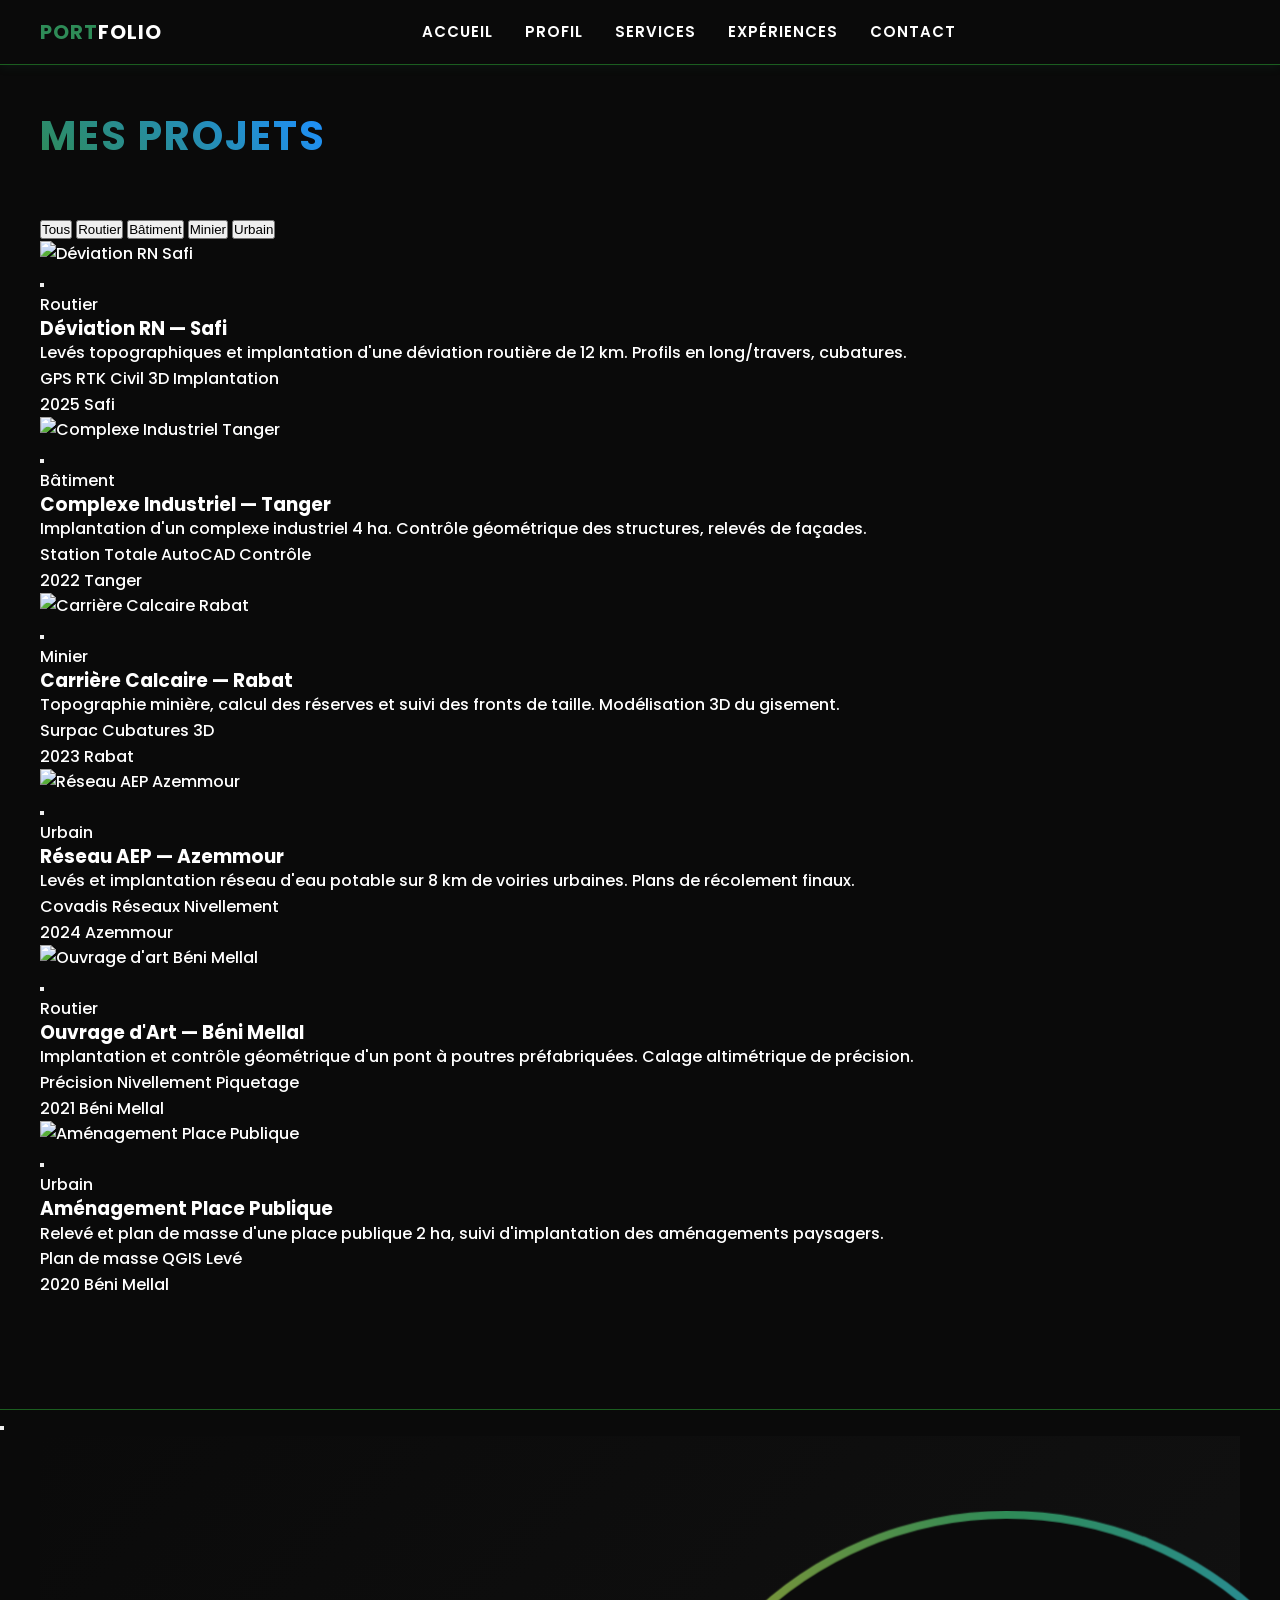
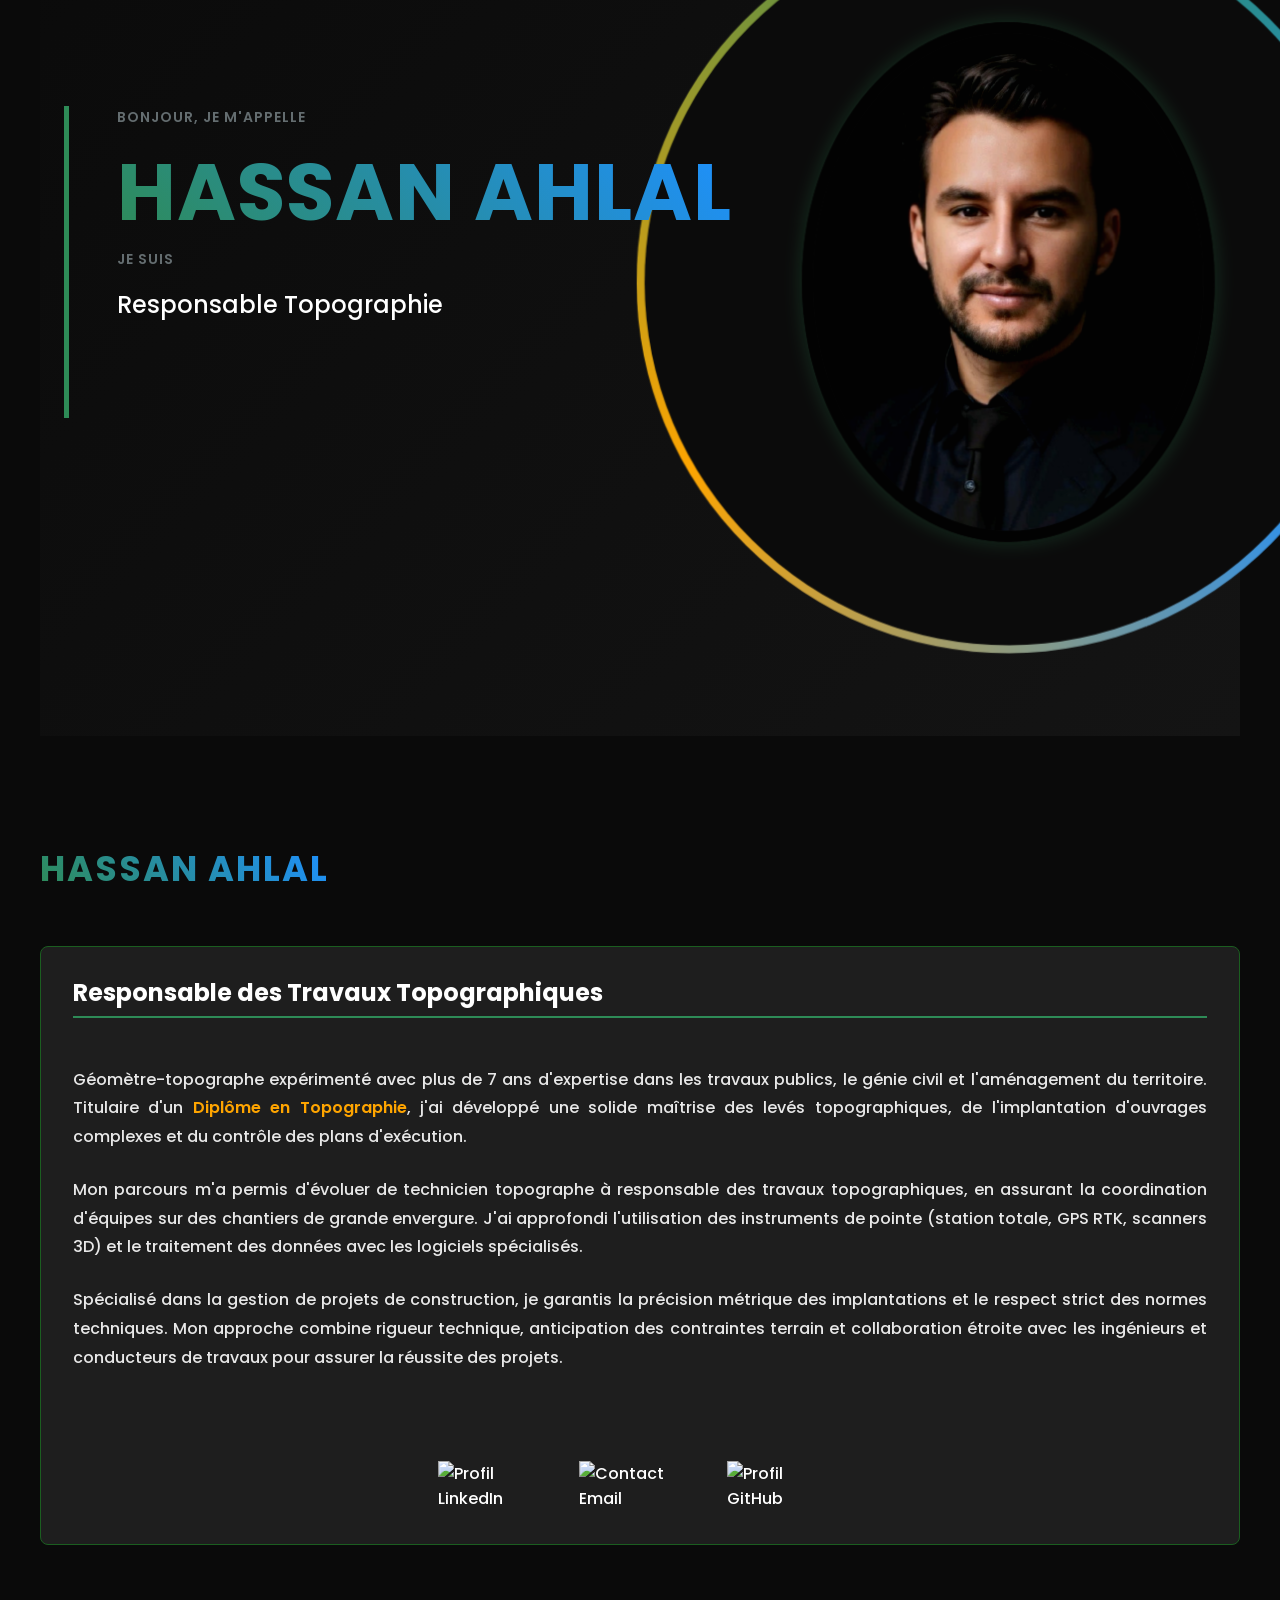
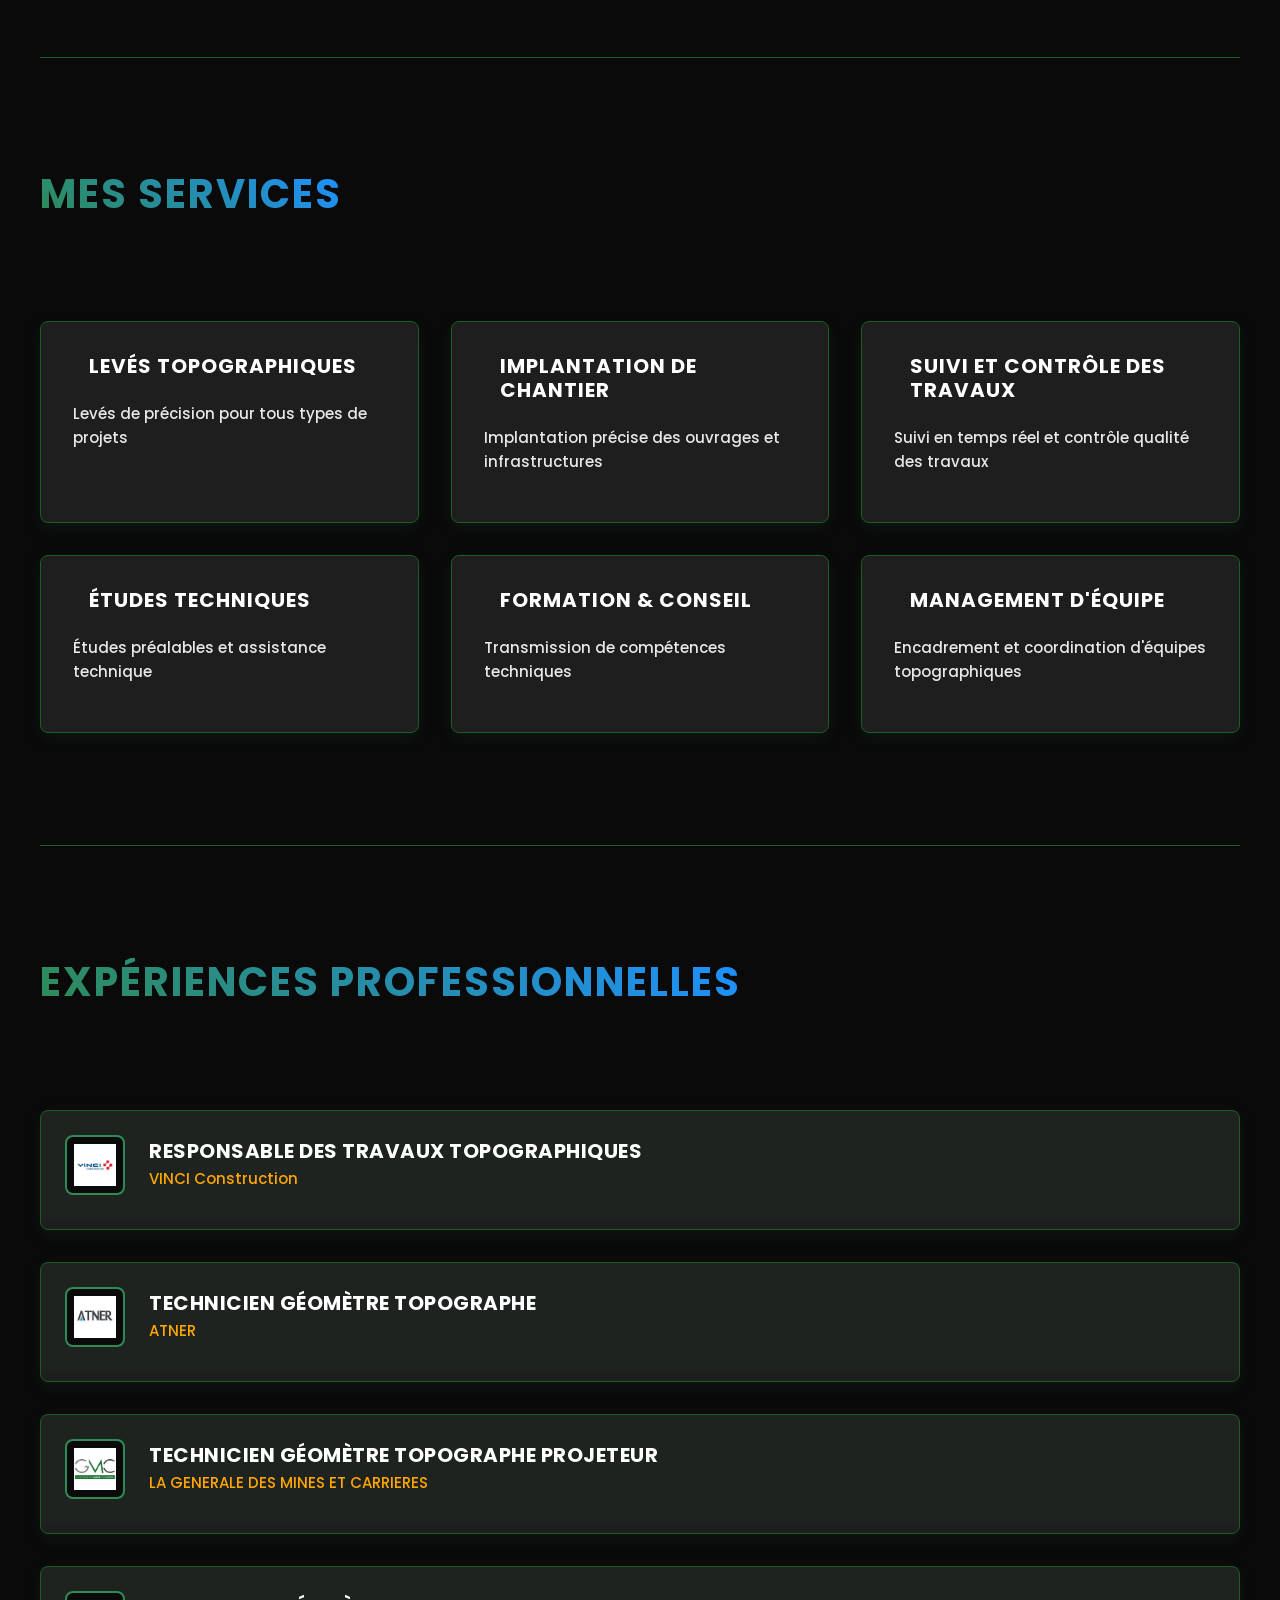
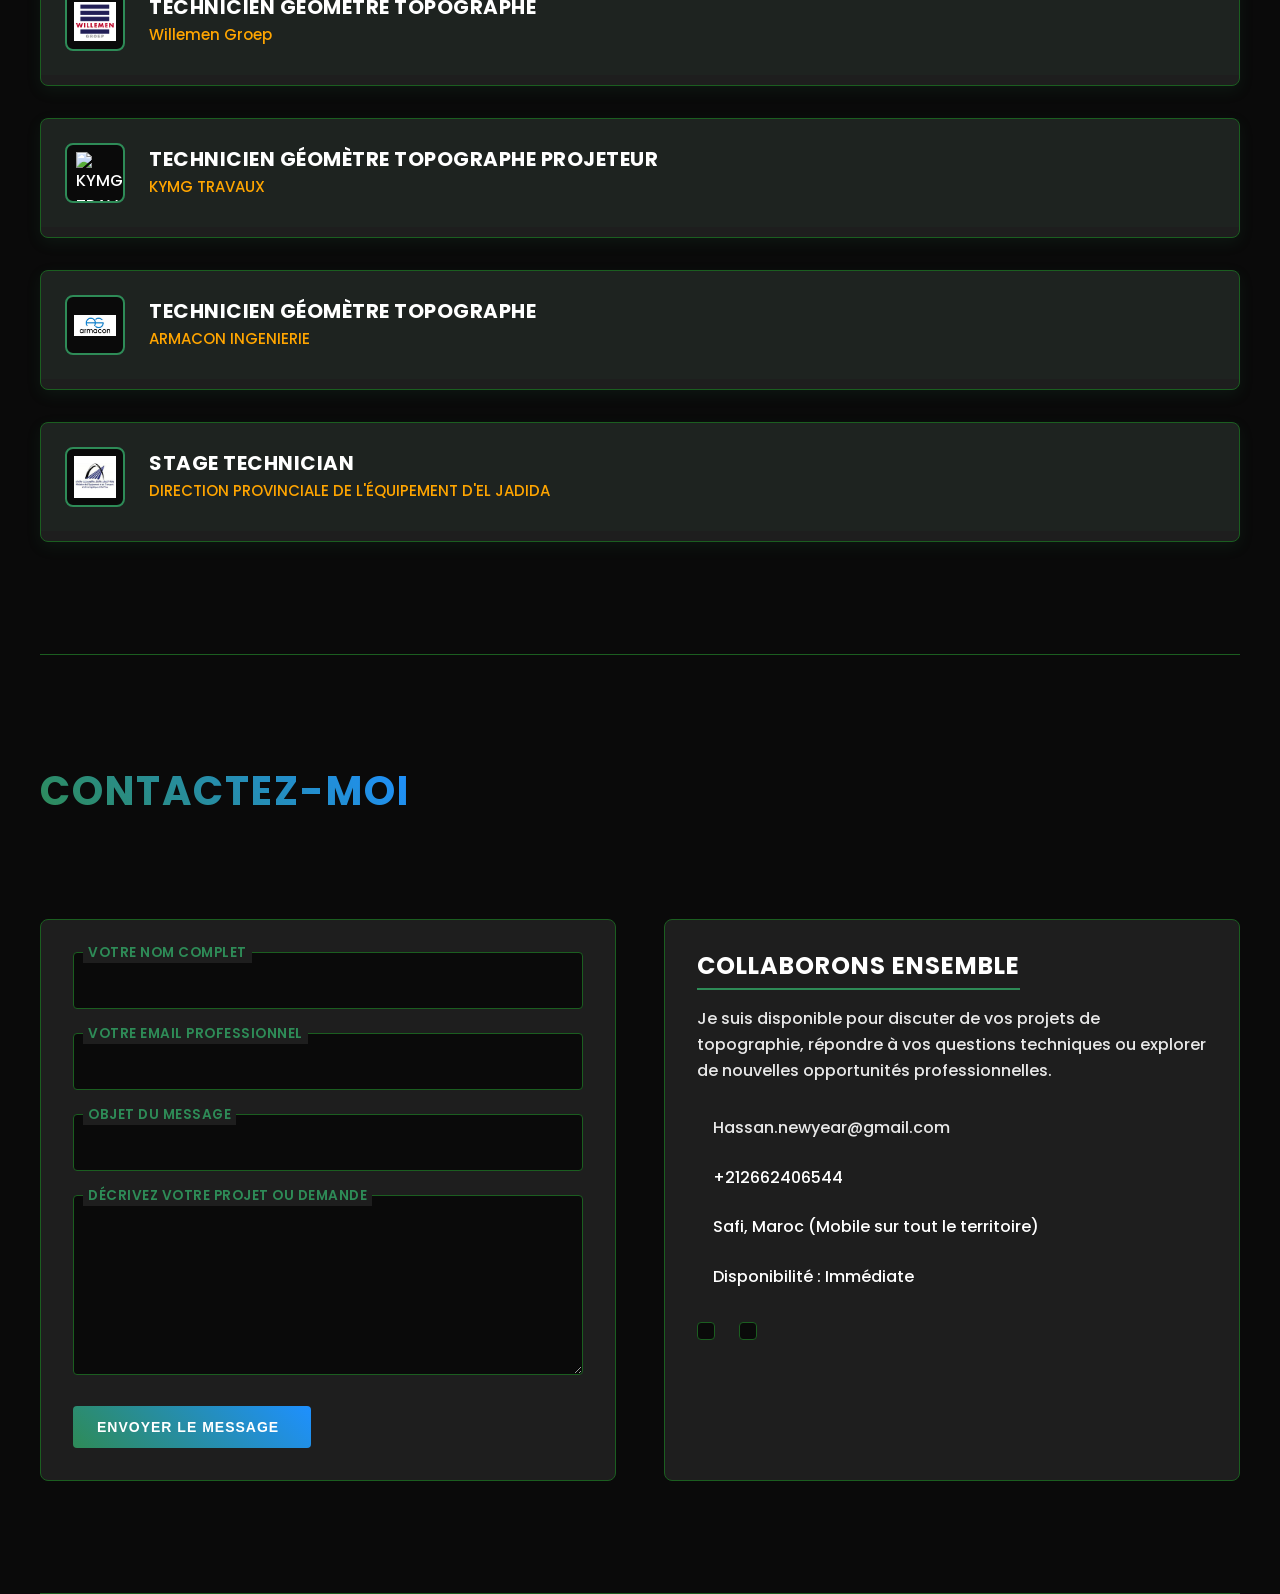
==== commit 811af1a6: "Update index.html" ====
--- a/index.html
+++ b/index.html
@@ -45,6 +45,217 @@
             </div>
         </nav>
     </header>
+    <!-- ============================================================
+     SECTION PROJECTS — à insérer AVANT <section id="contact">
+     ============================================================ -->
+
+<section class="section" id="projects">
+    <div class="bd-grid">
+        <h2 class="section-title anime-text">Mes Projets</h2>
+
+        <!-- Filtres catégories -->
+        <div class="projects__filters">
+            <button class="filter-btn active" data-filter="all">Tous</button>
+            <button class="filter-btn" data-filter="routier">Routier</button>
+            <button class="filter-btn" data-filter="batiment">Bâtiment</button>
+            <button class="filter-btn" data-filter="minier">Minier</button>
+            <button class="filter-btn" data-filter="urbain">Urbain</button>
+        </div>
+
+        <!-- Grille de projets -->
+        <div class="projects__grid" id="projects-grid">
+
+            <!-- Projet 1 -->
+            <div class="project-card" data-category="routier">
+                <div class="project-card__img-wrap">
+                    <img src="./assets/img/projects/project1.jpg" alt="Déviation RN Safi" class="project-card__img" loading="lazy">
+                    <div class="project-card__overlay">
+                        <button class="project-card__zoom" onclick="openProjectModal(0)" aria-label="Voir le projet">
+                            <ion-icon name="expand-outline"></ion-icon>
+                        </button>
+                    </div>
+                    <span class="project-card__category">Routier</span>
+                </div>
+                <div class="project-card__body">
+                    <h3 class="project-card__title">Déviation RN — Safi</h3>
+                    <p class="project-card__desc">Levés topographiques et implantation d'une déviation routière de 12 km. Profils en long/travers, cubatures.</p>
+                    <div class="project-card__tags">
+                        <span>GPS RTK</span>
+                        <span>Civil 3D</span>
+                        <span>Implantation</span>
+                    </div>
+                    <div class="project-card__meta">
+                        <span><ion-icon name="calendar-outline"></ion-icon> 2025</span>
+                        <span><ion-icon name="location-outline"></ion-icon> Safi</span>
+                    </div>
+                </div>
+            </div>
+
+            <!-- Projet 2 -->
+            <div class="project-card" data-category="batiment">
+                <div class="project-card__img-wrap">
+                    <img src="./assets/img/projects/project2.jpg" alt="Complexe Industriel Tanger" class="project-card__img" loading="lazy">
+                    <div class="project-card__overlay">
+                        <button class="project-card__zoom" onclick="openProjectModal(1)" aria-label="Voir le projet">
+                            <ion-icon name="expand-outline"></ion-icon>
+                        </button>
+                    </div>
+                    <span class="project-card__category">Bâtiment</span>
+                </div>
+                <div class="project-card__body">
+                    <h3 class="project-card__title">Complexe Industriel — Tanger</h3>
+                    <p class="project-card__desc">Implantation d'un complexe industriel 4 ha. Contrôle géométrique des structures, relevés de façades.</p>
+                    <div class="project-card__tags">
+                        <span>Station Totale</span>
+                        <span>AutoCAD</span>
+                        <span>Contrôle</span>
+                    </div>
+                    <div class="project-card__meta">
+                        <span><ion-icon name="calendar-outline"></ion-icon> 2022</span>
+                        <span><ion-icon name="location-outline"></ion-icon> Tanger</span>
+                    </div>
+                </div>
+            </div>
+
+            <!-- Projet 3 -->
+            <div class="project-card" data-category="minier">
+                <div class="project-card__img-wrap">
+                    <img src="./assets/img/projects/project3.jpg" alt="Carrière Calcaire Rabat" class="project-card__img" loading="lazy">
+                    <div class="project-card__overlay">
+                        <button class="project-card__zoom" onclick="openProjectModal(2)" aria-label="Voir le projet">
+                            <ion-icon name="expand-outline"></ion-icon>
+                        </button>
+                    </div>
+                    <span class="project-card__category">Minier</span>
+                </div>
+                <div class="project-card__body">
+                    <h3 class="project-card__title">Carrière Calcaire — Rabat</h3>
+                    <p class="project-card__desc">Topographie minière, calcul des réserves et suivi des fronts de taille. Modélisation 3D du gisement.</p>
+                    <div class="project-card__tags">
+                        <span>Surpac</span>
+                        <span>Cubatures</span>
+                        <span>3D</span>
+                    </div>
+                    <div class="project-card__meta">
+                        <span><ion-icon name="calendar-outline"></ion-icon> 2023</span>
+                        <span><ion-icon name="location-outline"></ion-icon> Rabat</span>
+                    </div>
+                </div>
+            </div>
+
+            <!-- Projet 4 -->
+            <div class="project-card" data-category="urbain">
+                <div class="project-card__img-wrap">
+                    <img src="./assets/img/projects/project4.jpg" alt="Réseau AEP Azemmour" class="project-card__img" loading="lazy">
+                    <div class="project-card__overlay">
+                        <button class="project-card__zoom" onclick="openProjectModal(3)" aria-label="Voir le projet">
+                            <ion-icon name="expand-outline"></ion-icon>
+                        </button>
+                    </div>
+                    <span class="project-card__category">Urbain</span>
+                </div>
+                <div class="project-card__body">
+                    <h3 class="project-card__title">Réseau AEP — Azemmour</h3>
+                    <p class="project-card__desc">Levés et implantation réseau d'eau potable sur 8 km de voiries urbaines. Plans de récolement finaux.</p>
+                    <div class="project-card__tags">
+                        <span>Covadis</span>
+                        <span>Réseaux</span>
+                        <span>Nivellement</span>
+                    </div>
+                    <div class="project-card__meta">
+                        <span><ion-icon name="calendar-outline"></ion-icon> 2024</span>
+                        <span><ion-icon name="location-outline"></ion-icon> Azemmour</span>
+                    </div>
+                </div>
+            </div>
+
+            <!-- Projet 5 -->
+            <div class="project-card" data-category="routier">
+                <div class="project-card__img-wrap">
+                    <img src="./assets/img/projects/project5.jpg" alt="Ouvrage d'art Béni Mellal" class="project-card__img" loading="lazy">
+                    <div class="project-card__overlay">
+                        <button class="project-card__zoom" onclick="openProjectModal(4)" aria-label="Voir le projet">
+                            <ion-icon name="expand-outline"></ion-icon>
+                        </button>
+                    </div>
+                    <span class="project-card__category">Routier</span>
+                </div>
+                <div class="project-card__body">
+                    <h3 class="project-card__title">Ouvrage d'Art — Béni Mellal</h3>
+                    <p class="project-card__desc">Implantation et contrôle géométrique d'un pont à poutres préfabriquées. Calage altimétrique de précision.</p>
+                    <div class="project-card__tags">
+                        <span>Précision</span>
+                        <span>Nivellement</span>
+                        <span>Piquetage</span>
+                    </div>
+                    <div class="project-card__meta">
+                        <span><ion-icon name="calendar-outline"></ion-icon> 2021</span>
+                        <span><ion-icon name="location-outline"></ion-icon> Béni Mellal</span>
+                    </div>
+                </div>
+            </div>
+
+            <!-- Projet 6 -->
+            <div class="project-card" data-category="urbain">
+                <div class="project-card__img-wrap">
+                    <img src="./assets/img/projects/project6.jpg" alt="Aménagement Place Publique" class="project-card__img" loading="lazy">
+                    <div class="project-card__overlay">
+                        <button class="project-card__zoom" onclick="openProjectModal(5)" aria-label="Voir le projet">
+                            <ion-icon name="expand-outline"></ion-icon>
+                        </button>
+                    </div>
+                    <span class="project-card__category">Urbain</span>
+                </div>
+                <div class="project-card__body">
+                    <h3 class="project-card__title">Aménagement Place Publique</h3>
+                    <p class="project-card__desc">Relevé et plan de masse d'une place publique 2 ha, suivi d'implantation des aménagements paysagers.</p>
+                    <div class="project-card__tags">
+                        <span>Plan de masse</span>
+                        <span>QGIS</span>
+                        <span>Levé</span>
+                    </div>
+                    <div class="project-card__meta">
+                        <span><ion-icon name="calendar-outline"></ion-icon> 2020</span>
+                        <span><ion-icon name="location-outline"></ion-icon> Béni Mellal</span>
+                    </div>
+                </div>
+            </div>
+
+        </div><!-- /projects__grid -->
+    </div>
+</section>
+
+
+<!-- ============================================================
+     MODAL LIGHTBOX — à insérer juste avant </main>
+     ============================================================ -->
+<div id="projectModal" class="project-modal" role="dialog" aria-modal="true" aria-label="Détail projet">
+    <div class="project-modal__backdrop" onclick="closeProjectModal()"></div>
+    <div class="project-modal__box">
+        <button class="project-modal__close" onclick="closeProjectModal()" aria-label="Fermer">
+            <ion-icon name="close-outline"></ion-icon>
+        </button>
+        <div class="project-modal__img-wrap">
+            <img id="modal-img" src="" alt="" class="project-modal__img">
+            <span id="modal-category" class="project-modal__badge"></span>
+        </div>
+        <div class="project-modal__info">
+            <h3 id="modal-title" class="project-modal__title"></h3>
+            <p  id="modal-desc"  class="project-modal__desc"></p>
+            <div class="project-modal__details">
+                <div class="project-modal__detail">
+                    <ion-icon name="calendar-outline"></ion-icon>
+                    <span id="modal-year"></span>
+                </div>
+                <div class="project-modal__detail">
+                    <ion-icon name="location-outline"></ion-icon>
+                    <span id="modal-location"></span>
+                </div>
+            </div>
+            <div id="modal-tags" class="project-modal__tags"></div>
+        </div>
+    </div>
+</div>
 
     <main class="l-main bd-grid">
         <div class="home" id="home">
@@ -643,3 +854,4 @@
 
 
 
+
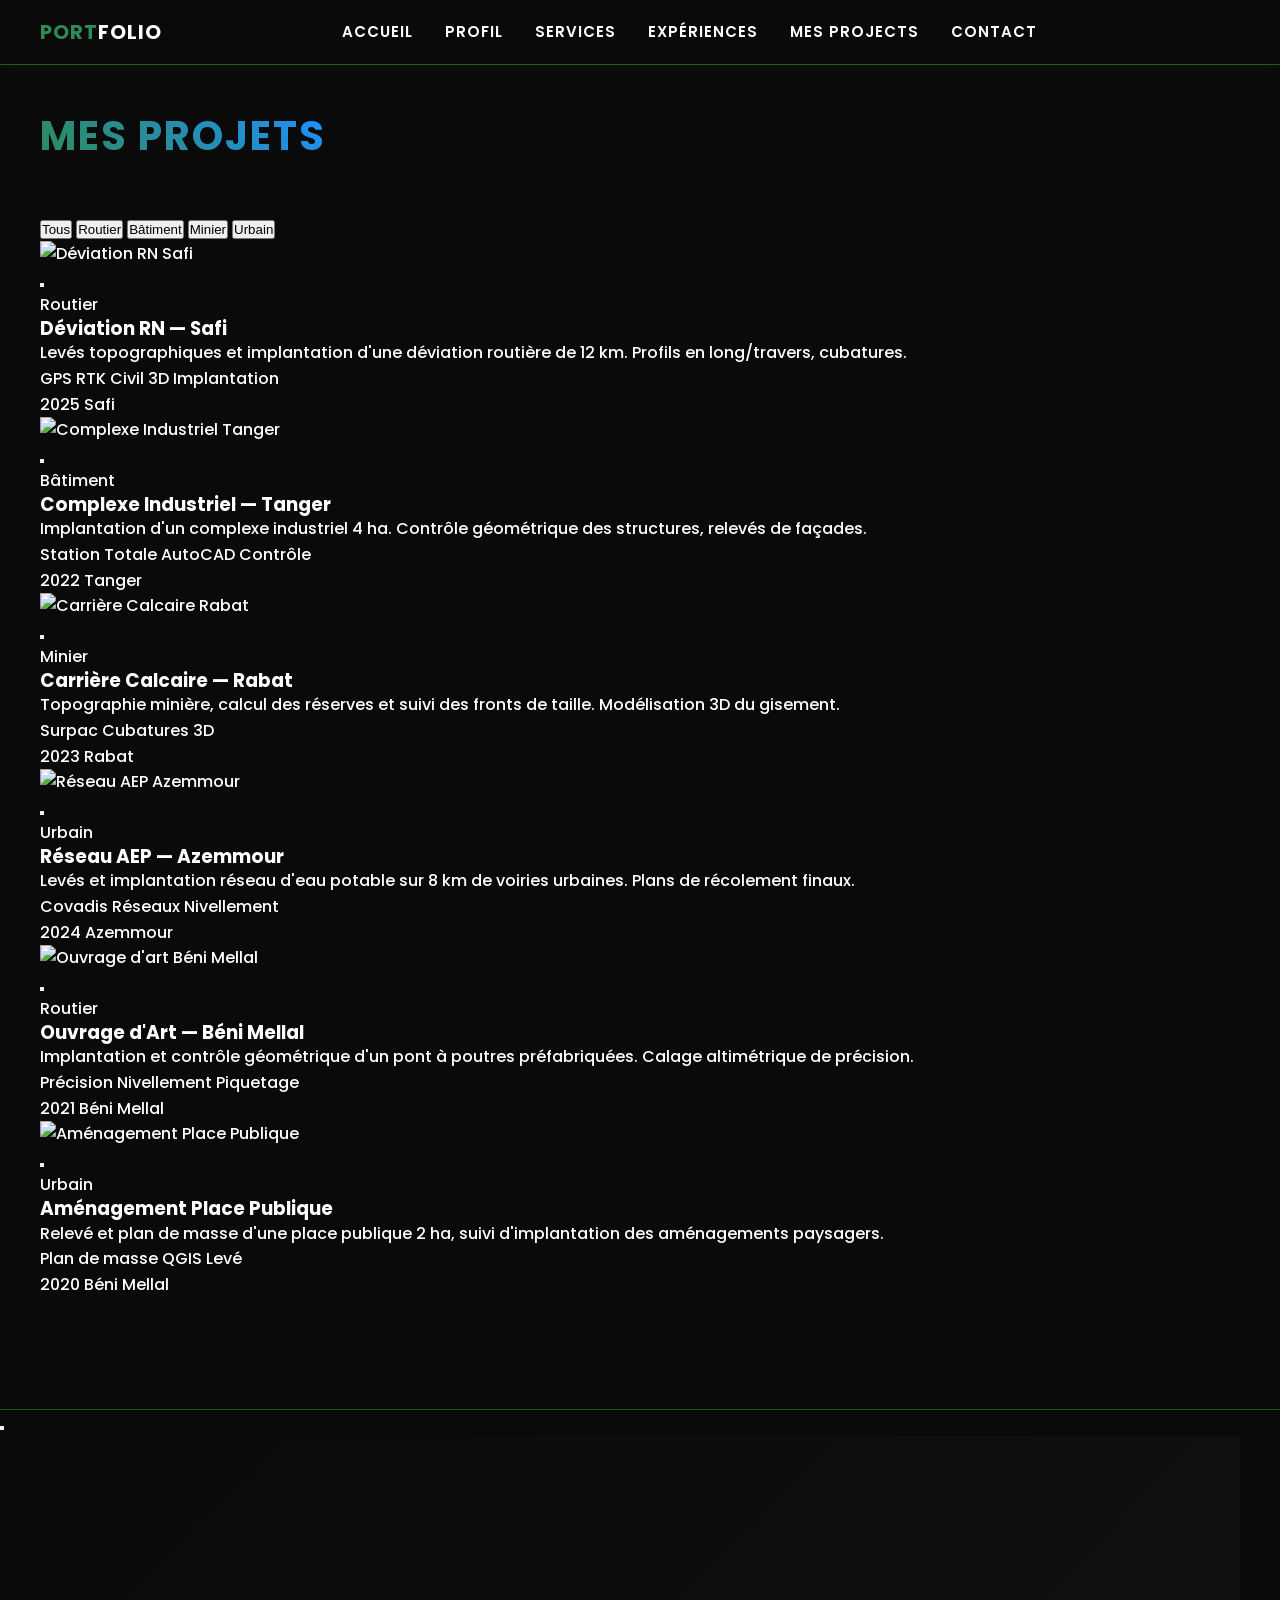
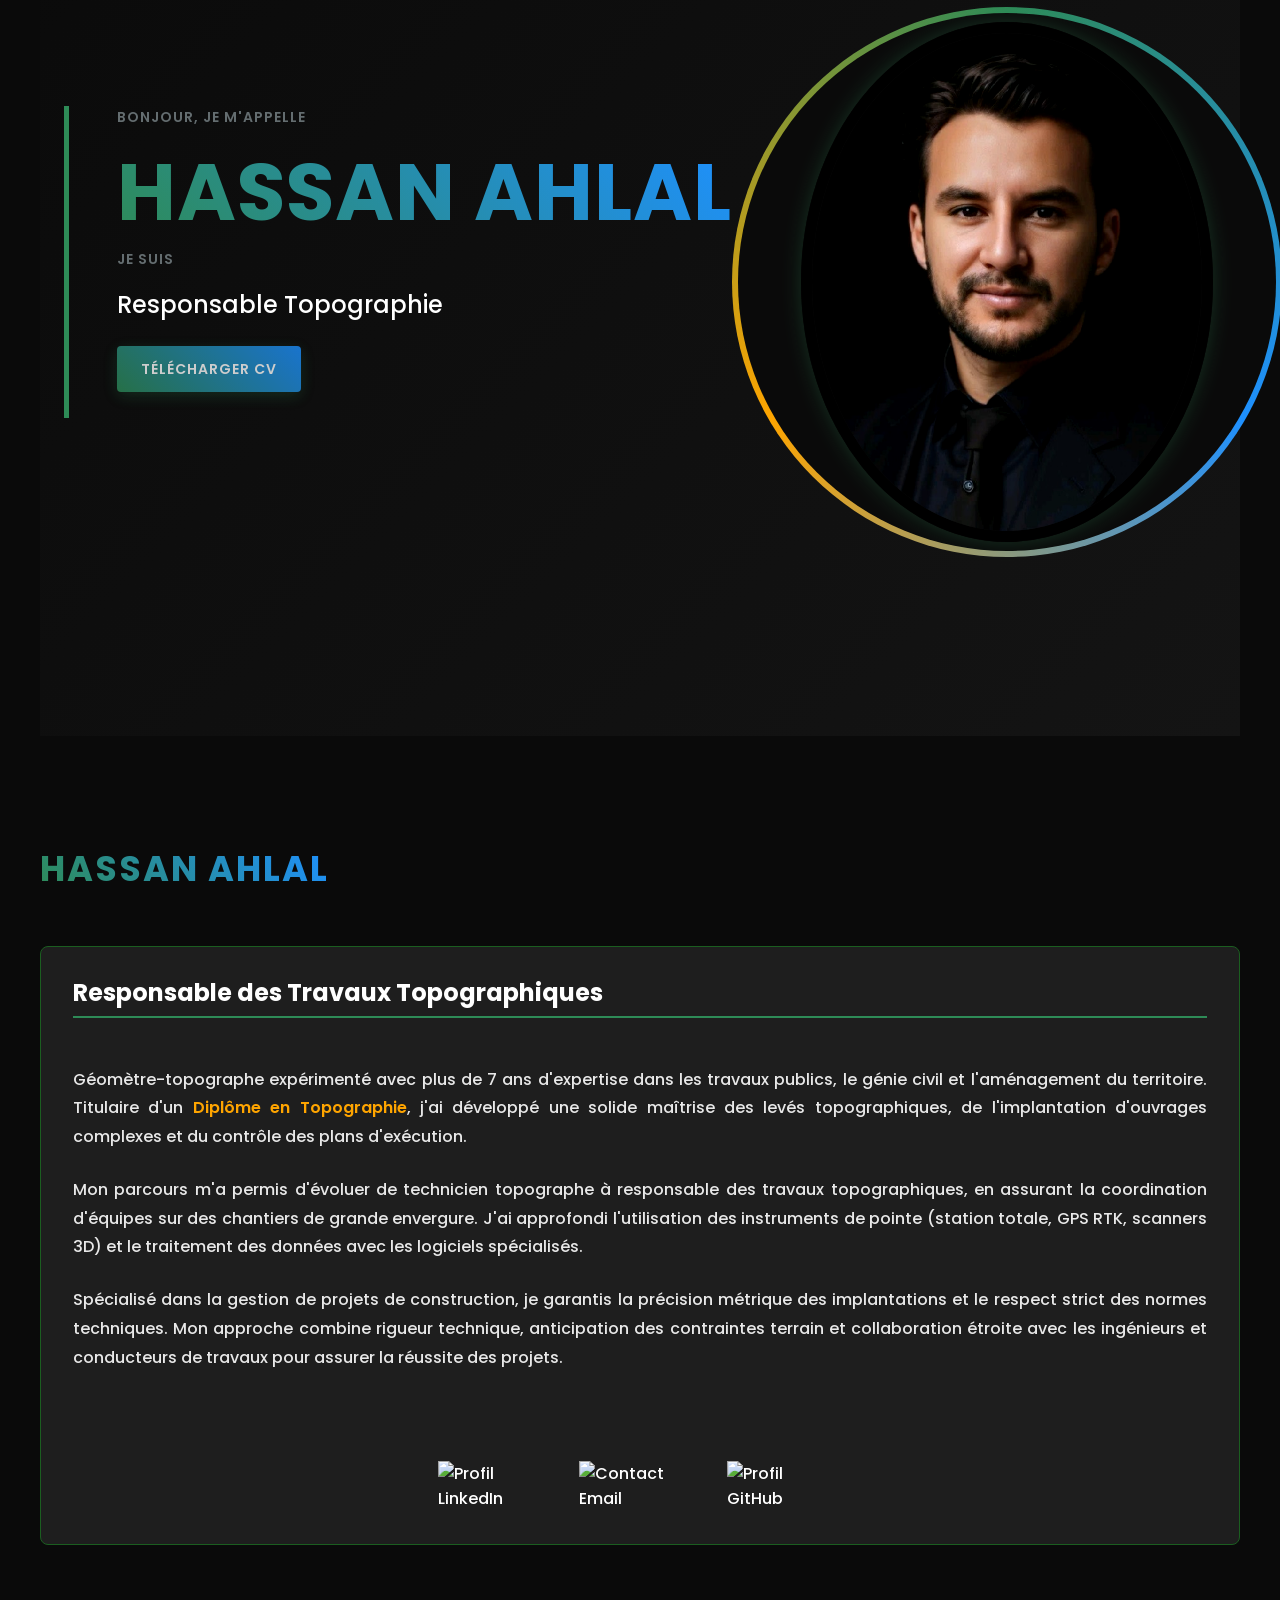
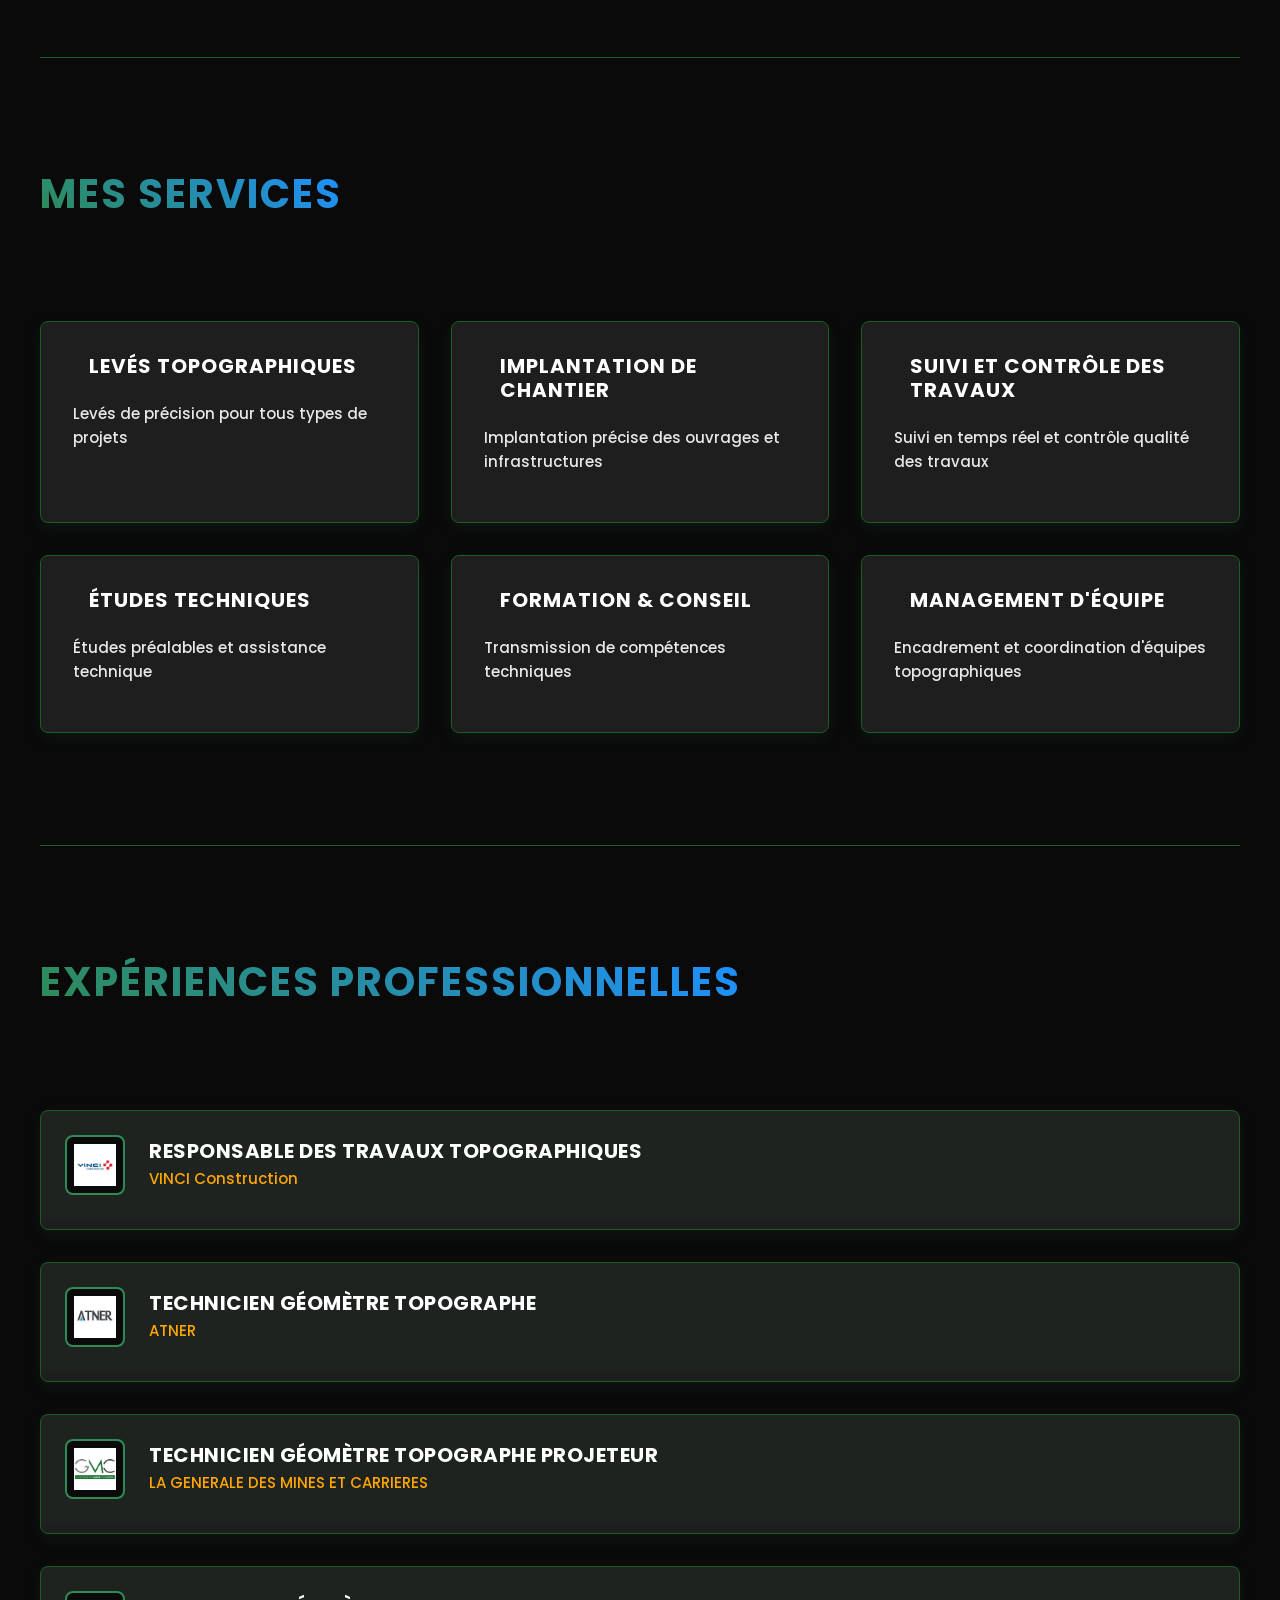
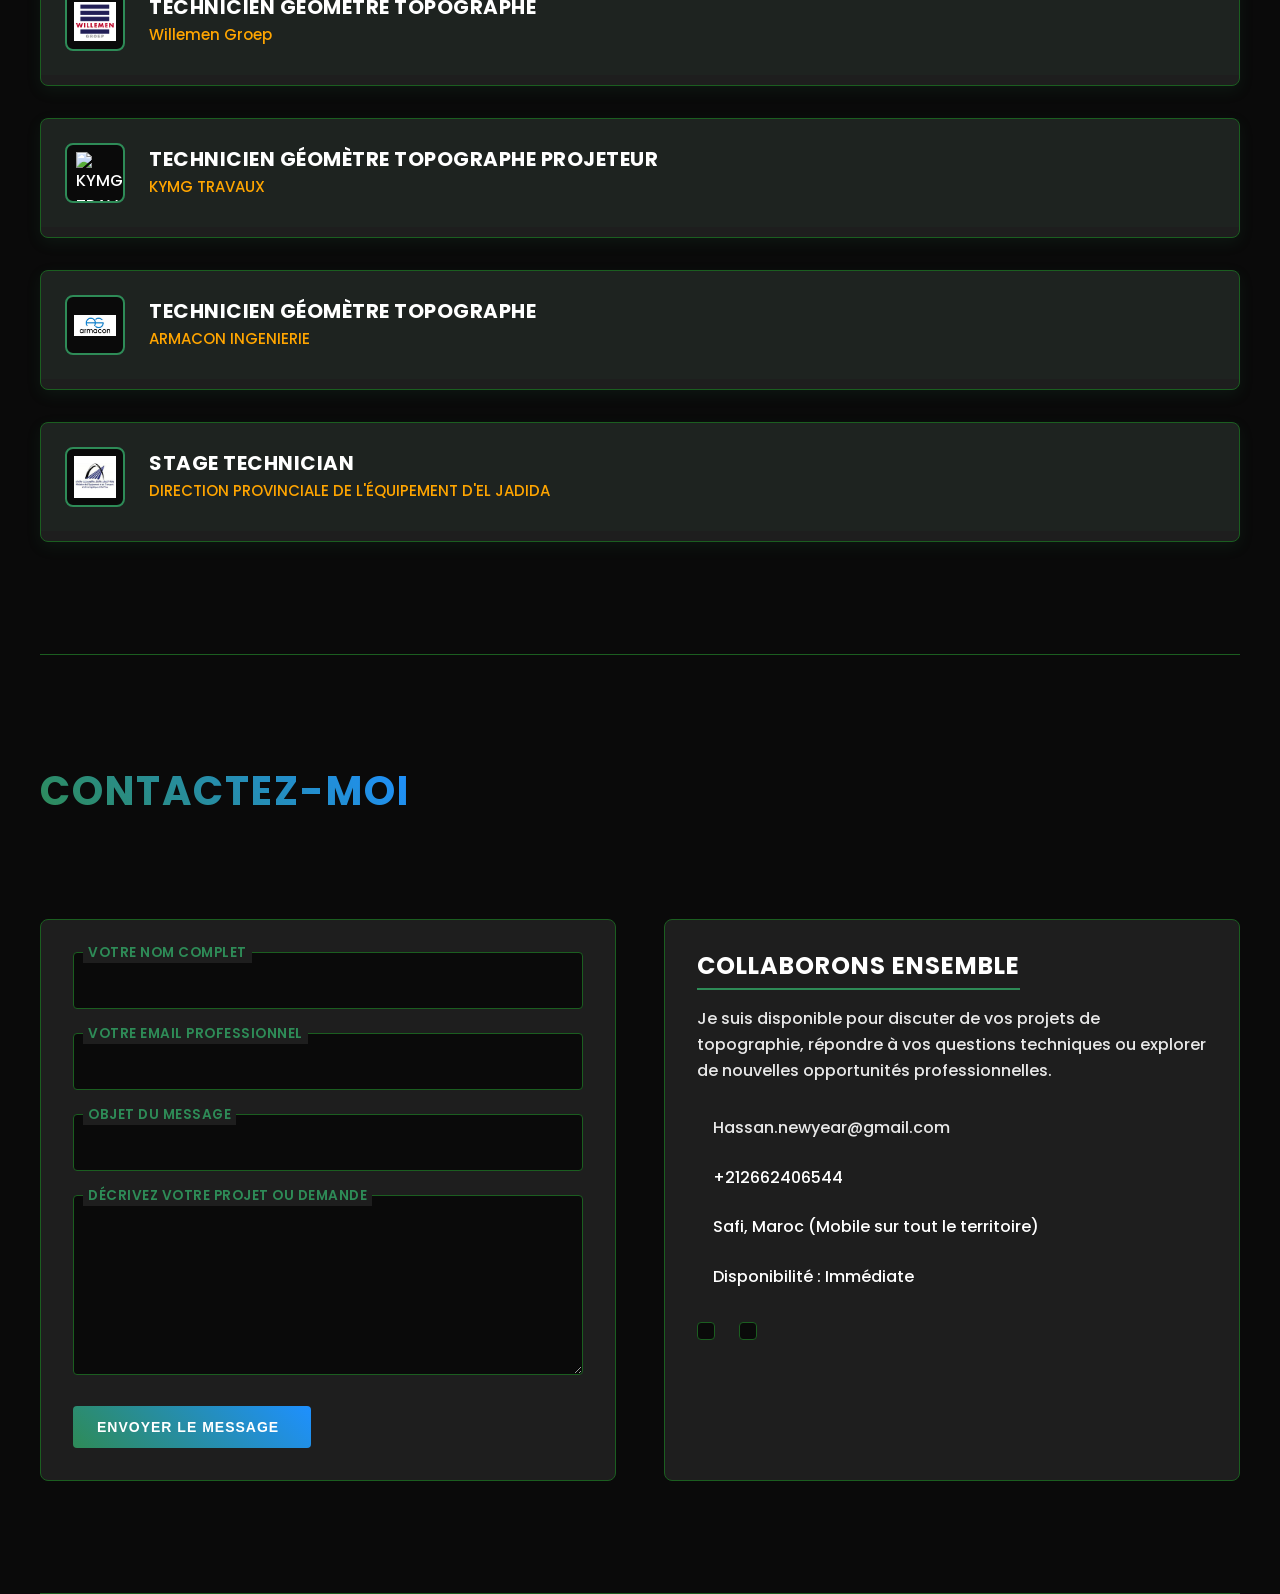
==== commit 2edccbac: "Update index.html" ====
--- a/index.html
+++ b/index.html
@@ -36,6 +36,7 @@
                     <li class="nav__item"><a href="#about" class="nav__link">Profil</a></li>
                     <li class="nav__item"><a href="#services" class="nav__link">Services</a></li>
                     <li class="nav__item"><a href="#experiences" class="nav__link">Expériences</a></li>
+                    <li class="nav__item"><a href="#projects" class="nav__link">Mes Projects</a></li>
                     <li class="nav__item"><a href="#contact" class="nav__link">Contact</a></li>
                 </ul>
             </div>
@@ -855,3 +856,4 @@
 
 
 
+
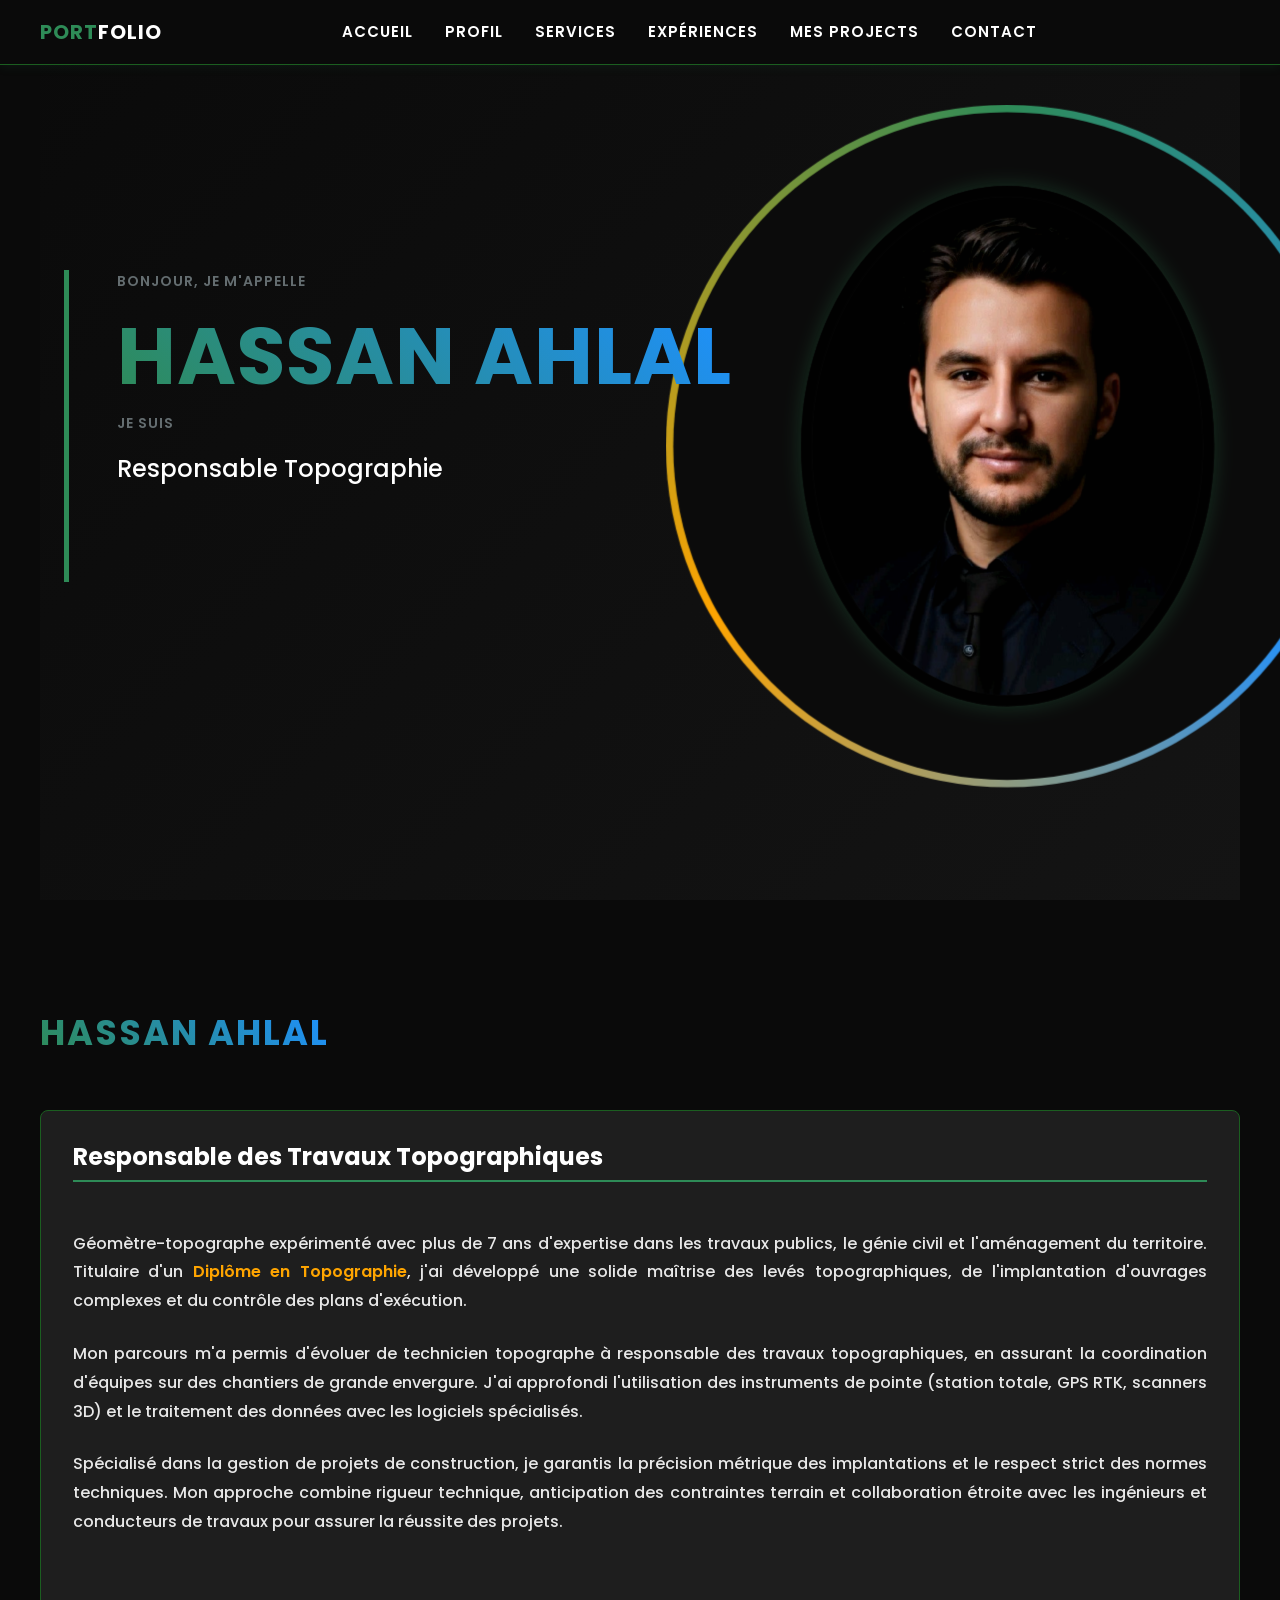
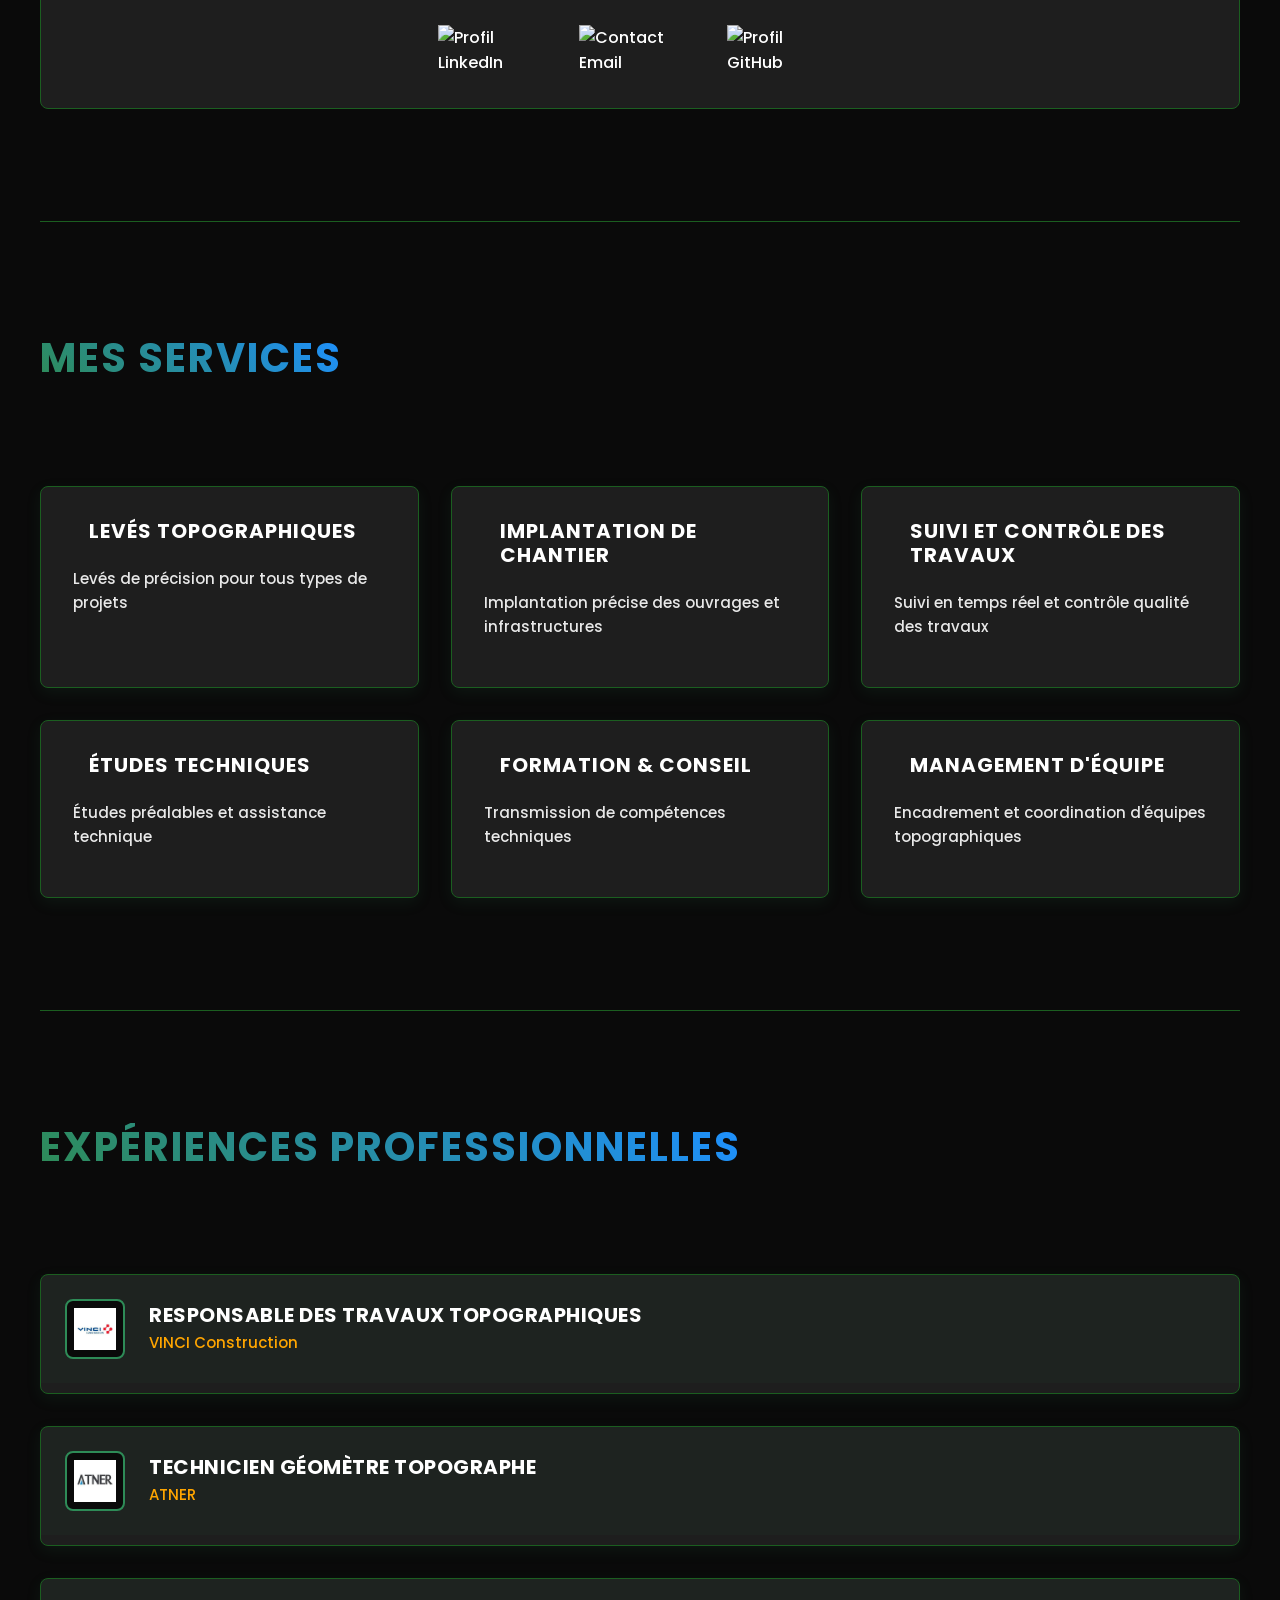
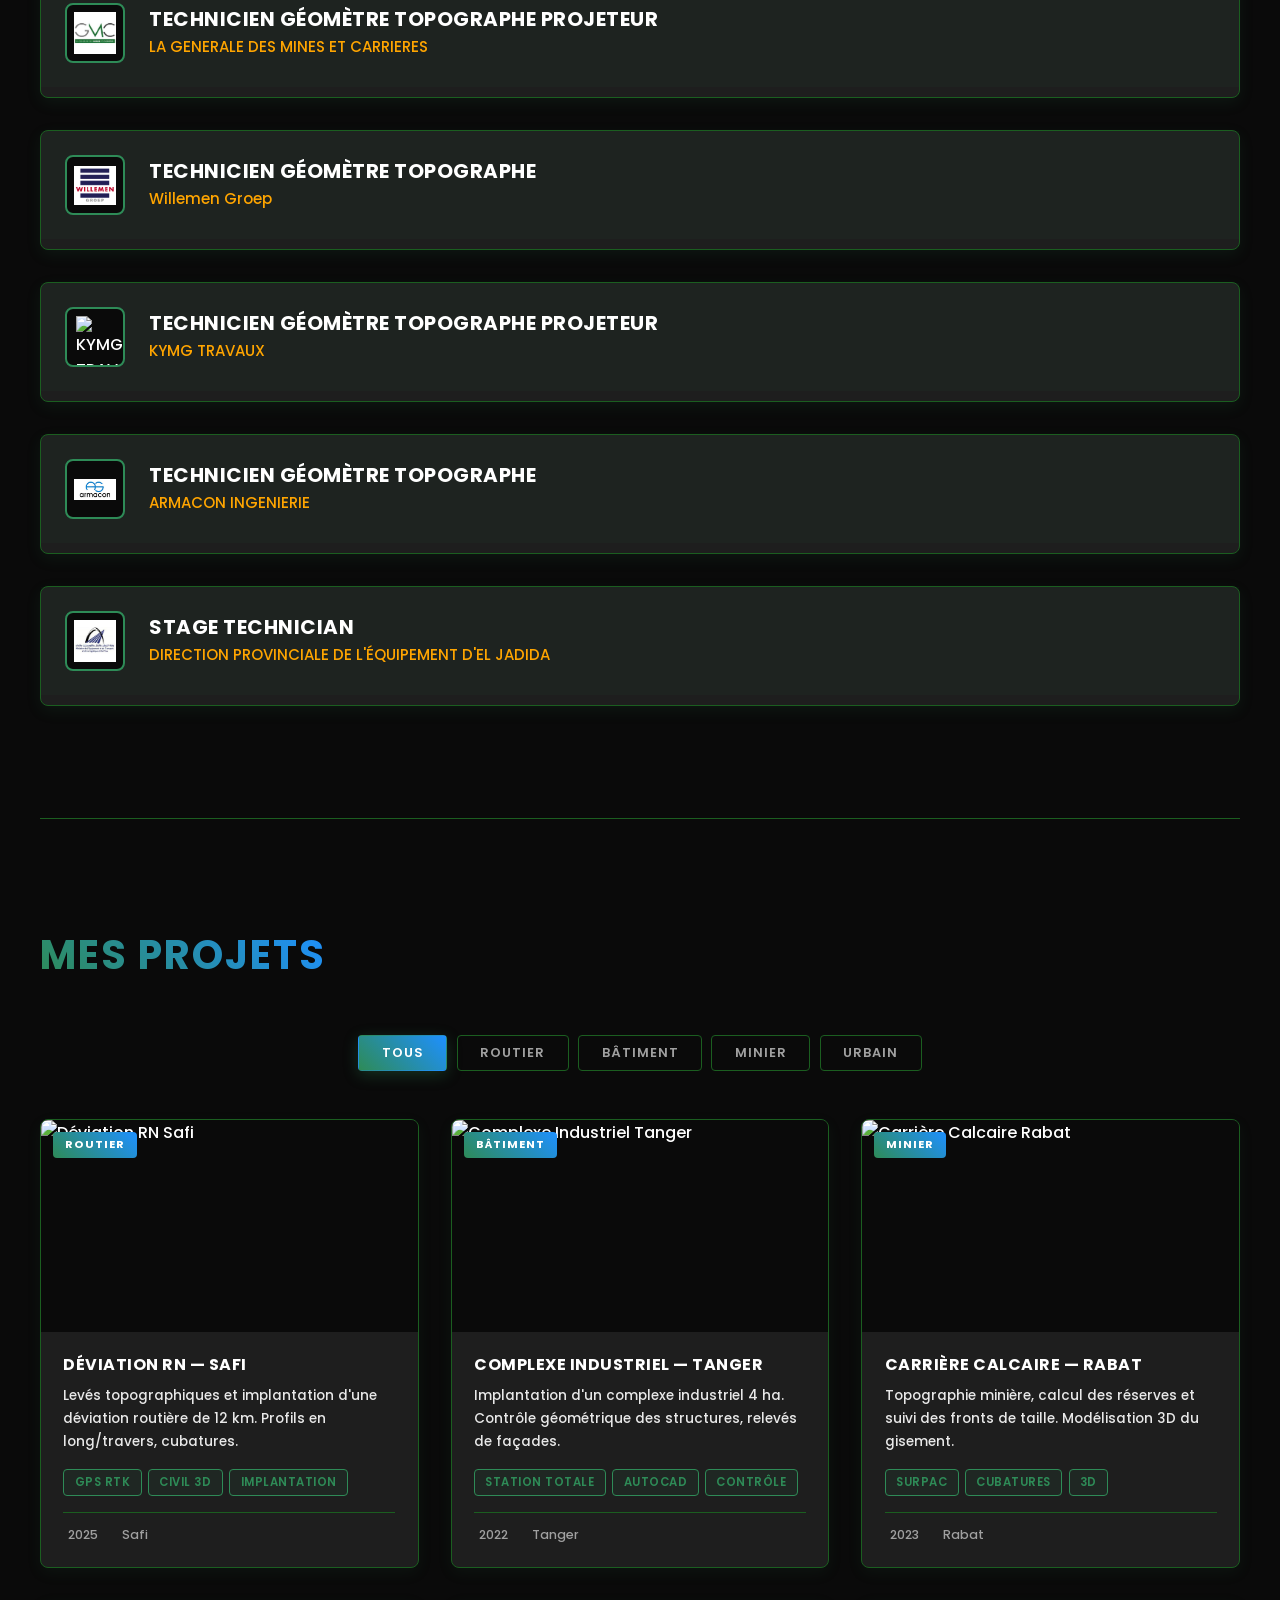
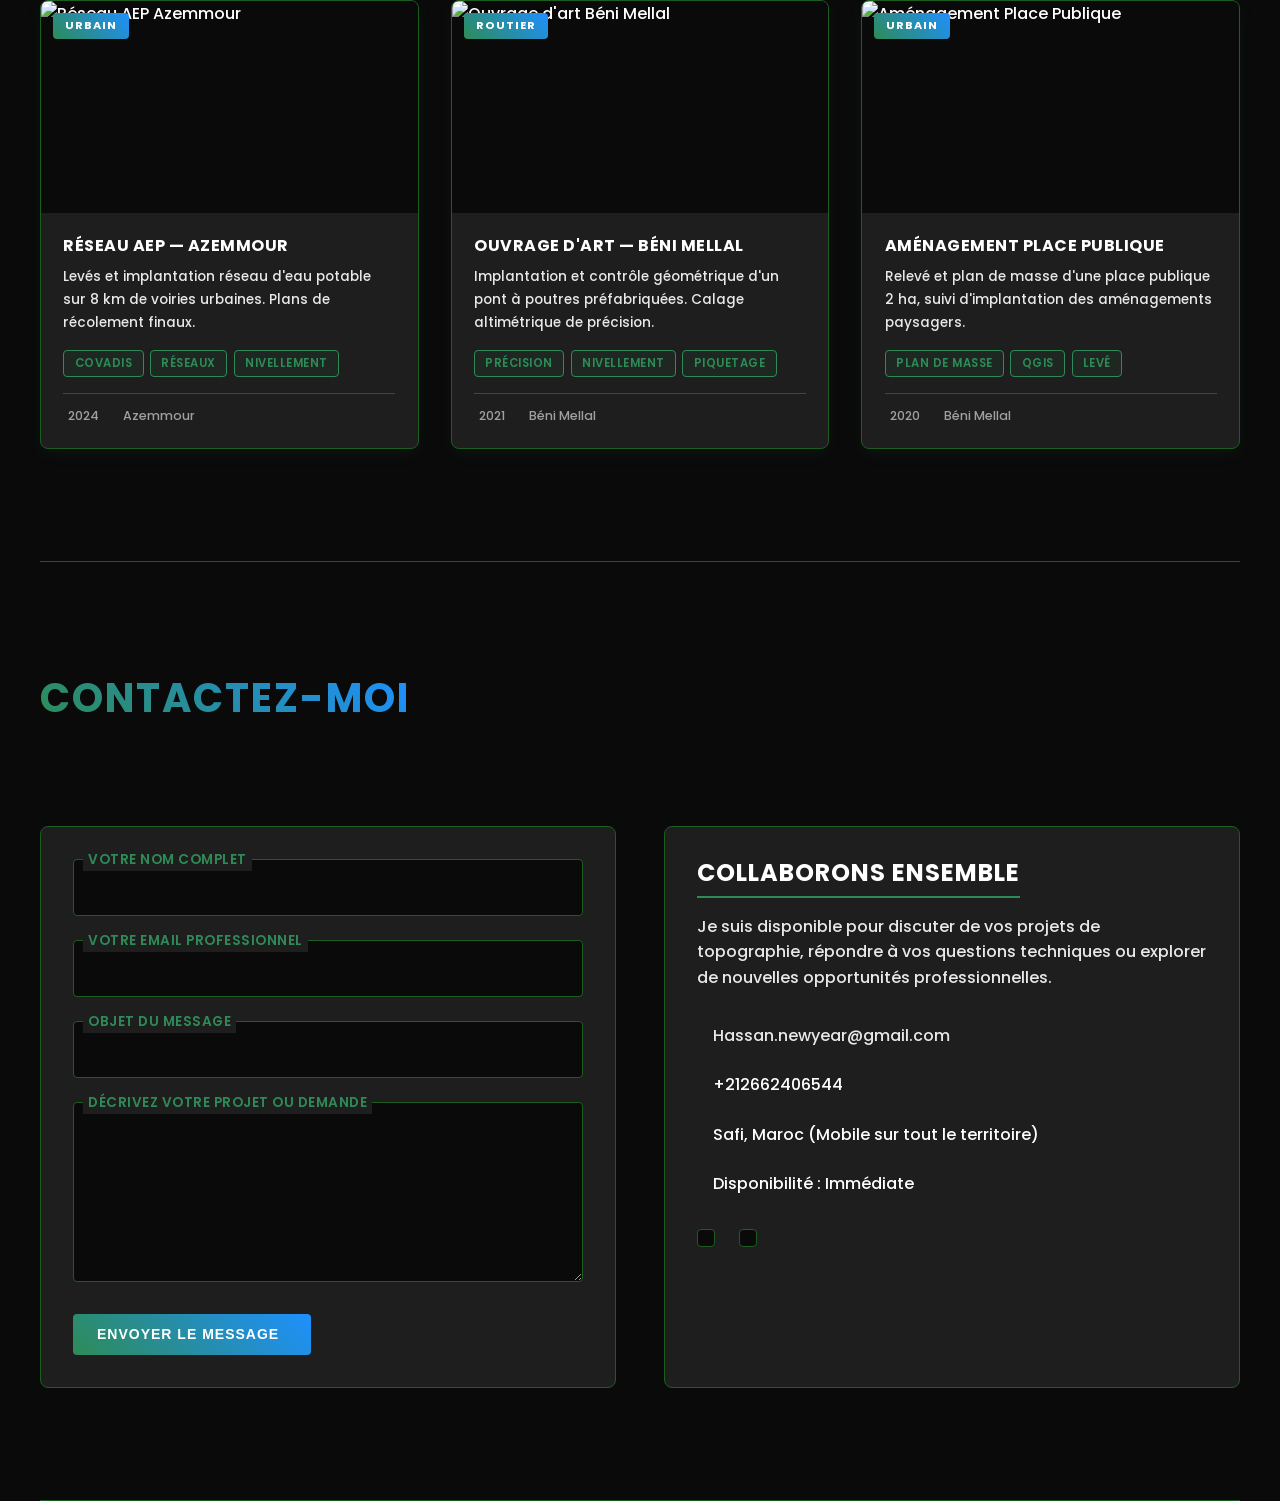
==== commit b61932ba: "Update index.html" ====
--- a/index.html
+++ b/index.html
@@ -46,7 +46,506 @@
             </div>
         </nav>
     </header>
-    <!-- ============================================================
+  
+    <main class="l-main bd-grid">
+        <div class="home" id="home">
+            <div class="home__information">
+                <span class="home__pressent anime-text">Bonjour, Je m'appelle</span>
+                <h1 class="home__title name-animation">Hassan Ahlal</h1>
+                <span class="home__pressent anime-text">Je suis<br></span>
+                <span class="home__skill job-animation">Responsable Topographie</span>
+                
+                <div>
+                    <a href="./assets/cv/HAhlal-CV.pdf" download="HAhlal-CV.pdf" class="home__button anime-text">TÉLÉCHARGER CV</a>
+                </div>
+            </div>
+
+            <div class="home__img-container">
+                <div class="home__img-border"></div>
+                <img src="./assets/img/img1.png" alt="Portrait de Hassan Ahlal" class="home__img">
+            </div>
+
+            <div class="home__social">
+                <a href="https://www.linkedin.com/in/hassan-ahlal/" target="_blank" rel="noopener noreferrer">
+                    <ion-icon name="logo-linkedin" class="home__social-icon"></ion-icon>
+                </a>
+                <a href="https://github.com/YDaoui/YDaoui" target="_blank" rel="noopener noreferrer">
+                    <ion-icon name="logo-github" class="home__social-icon"></ion-icon>
+                </a>
+                
+                <a href="mailto:Hassan.newyear@gmail.com" target="_blank">
+                    <ion-icon name="mail-outline" class="home__social-icon"></ion-icon>
+                </a>
+                <a href="tel:+212708504254">
+                    <ion-icon name="call-outline" class="home__social-icon"></ion-icon>
+                </a>
+            </div>
+        </div>
+
+        <section class="section" id="about">
+            <div class="bd-grid">
+                <h4 class="section-title anime-text">Hassan Ahlal</h4> 
+                <div class="about__content">
+                    <h3>Responsable des Travaux Topographiques</h3>
+                              
+                    <div class="about__description">
+                        <p>
+                            Géomètre-topographe expérimenté avec plus de 7 ans d'expertise dans les travaux publics, le génie civil et l'aménagement du territoire. Titulaire d'un <strong>Diplôme en Topographie</strong>, j'ai développé une solide maîtrise des levés topographiques, de l'implantation d'ouvrages complexes et du contrôle des plans d'exécution.
+                        </p>
+                        <p>
+                            Mon parcours m'a permis d'évoluer de technicien topographe à responsable des travaux topographiques, en assurant la coordination d'équipes sur des chantiers de grande envergure. J'ai approfondi l'utilisation des instruments de pointe (station totale, GPS RTK, scanners 3D) et le traitement des données avec les logiciels spécialisés.
+                        </p>
+                        <p>
+                            Spécialisé dans la gestion de projets de construction, je garantis la précision métrique des implantations et le respect strict des normes techniques. Mon approche combine rigueur technique, anticipation des contraintes terrain et collaboration étroite avec les ingénieurs et conducteurs de travaux pour assurer la réussite des projets.
+                        </p>
+                    </div>
+
+                    <div class="social-badges">
+                        <a href="https://www.linkedin.com/in/hassan-ahlal/" target="_blank" rel="noopener noreferrer">
+                            <img src="https://img.shields.io/badge/LinkedIn-Profil_Professionnel-0077B5?logo=linkedin" alt="Profil LinkedIn">
+                        </a>
+                        <a href="mailto:Hassan.newyear@gmail.com">
+                            <img src="https://img.shields.io/badge/Email-Me_contacter-D14836?logo=gmail" alt="Contact Email">
+                        </a>
+                        <a href="https://github.com/YDaoui" target="_blank" rel="noopener noreferrer">
+                            <img src="https://img.shields.io/badge/GitHub-Projets_Techniques-181717?logo=github" alt="Profil GitHub">
+                        </a>
+                        
+                    </div>
+                </div>
+            </div>
+        </section>
+
+        <section class="section" id="services">
+            <div class="bd-grid">
+                <h2 class="section-title anime-text">Mes Services</h2>
+                <div class="services__grid">
+            
+                    <div class="service-card">
+                        <div class="service-header" onclick="toggleServiceDetails('topo-details')">
+                            <ion-icon name="location-outline"></ion-icon>
+                            <h3>Levés Topographiques</h3>
+                            <ion-icon name="chevron-down-outline" class="service-arrow"></ion-icon>
+                        </div>
+                        <p class="service-brief">Levés de précision pour tous types de projets</p>
+                        
+                        <div id="topo-details" class="service-details">
+                            <ul>
+                                <li><strong>Topographie classique</strong> : Nivellement, polygonation, implantation</li>
+                                <li><strong>Géoréférencement</strong> : Coordonnées précises avec GPS RTK</li>
+                                <li><strong>Plans de situation</strong> : Plans topographiques détaillés</li>
+                                <li><strong>Relevés altimétriques</strong> : Courbes de niveau, profils en long et en travers</li>
+                            </ul>
+                            <div class="service-tech">
+                                <span>Équipements :</span> Stations totales · GPS RTK · Niveaux numériques · Scanners 3D
+                            </div>
+                        </div>
+                    </div>
+            
+                    <div class="service-card">
+                        <div class="service-header" onclick="toggleServiceDetails('implantation-details')">
+                            <ion-icon name="construct-outline"></ion-icon>
+                            <h3>Implantation de Chantier</h3>
+                            <ion-icon name="chevron-down-outline" class="service-arrow"></ion-icon>
+                        </div>
+                        <p class="service-brief">Implantation précise des ouvrages et infrastructures</p>
+                        
+                        <div id="implantation-details" class="service-details">
+                            <ul>
+                                <li><strong>Implantation d'ouvrages</strong> : Bâtiments, routes, ponts, réseaux</li>
+                                <li><strong>Calage altimétrique</strong> : Nivellement de précision</li>
+                                <li><strong>Réglage de machines</strong> : Guidage de pelles, bulldozers, finisseurs</li>
+                                <li><strong>Contrôle géométrique</strong> : Vérification des implantations</li>
+                            </ul>
+                            <div class="service-tech">
+                                <span>Techniques :</span> Implantation par coordonnées · Piquetage · Balisage · Mire
+                            </div>
+                        </div>
+                    </div>
+            
+                    <div class="service-card">
+                        <div class="service-header" onclick="toggleServiceDetails('suivi-details')">
+                            <ion-icon name="analytics-outline"></ion-icon>
+                            <h3>Suivi et Contrôle des Travaux</h3>
+                            <ion-icon name="chevron-down-outline" class="service-arrow"></ion-icon>
+                        </div>
+                        <p class="service-brief">Suivi en temps réel et contrôle qualité des travaux</p>
+                        
+                        <div id="suivi-details" class="service-details">
+                            <ul>
+                                <li><strong>Contrôle d'exécution</strong> : Vérification conforme aux plans</li>
+                                <strong>Métrologie</strong> : Mesures de déformation et tassement</li>
+                                <li><strong>Réception des travaux</strong> : Vérifications finales</li>
+                                <li><strong>Reporting</strong> : Rapports techniques détaillés</li>
+                            </ul>
+                            <div class="service-tech">
+                                <span>Outils :</span> Topométrie · Photogrammétrie · Lasergrammétrie
+                            </div>
+                        </div>
+                    </div>
+            
+                    <div class="service-card">
+                        <div class="service-header" onclick="toggleServiceDetails('etude-details')">
+                            <ion-icon name="document-text-outline"></ion-icon>
+                            <h3>Études Techniques</h3>
+                            <ion-icon name="chevron-down-outline" class="service-arrow"></ion-icon>
+                        </div>
+                        <p class="service-brief">Études préalables et assistance technique</p>
+                        
+                        <div id="etude-details" class="service-details">
+                            <ul>
+                                <li><strong>Avant-projets</strong> : Études de faisabilité topographique</li>
+                                <li><strong>Métrés</strong> : Calculs de cubatures et de surfaces</li>
+                                <li><strong>Plans d'exécution</strong> : Réalisation et vérification</li>
+                                <li><strong>Expertises</strong> : Constatations et diagnostics</li>
+                            </ul>
+                            <div class="service-tech">
+                                <span>Logiciels :</span> AutoCAD Civil 3D · Covadis · MicroStation · QGIS
+                            </div>
+                        </div>
+                    </div>
+            
+                    <div class="service-card">
+                        <div class="service-header" onclick="toggleServiceDetails('formation-details')">
+                            <ion-icon name="school-outline"></ion-icon>
+                            <h3>Formation & Conseil</h3>
+                            <ion-icon name="chevron-down-outline" class="service-arrow"></ion-icon>
+                        </div>
+                        <p class="service-brief">Transmission de compétences techniques</p>
+                        
+                        <div id="formation-details" class="service-details">
+                            <ul>
+                                <li><strong>Formation terrain</strong> : Utilisation d'équipements topographiques</li>
+                                <li><strong>Conseil technique</strong> : Optimisation des processus topographiques</li>
+                                <li><strong>Assistance logicielle</strong> : Formation aux logiciels spécialisés</li>
+                                <li><strong>Normes et réglementations</strong> : Mise à jour des pratiques</li>
+                            </ul>
+                            <div class="service-tech">
+                                <span>Domaines :</span> Topographie · Géomatique · BIM · SIG
+                            </div>
+                        </div>
+                    </div>
+            
+                    <div class="service-card">
+                        <div class="service-header" onclick="toggleServiceDetails('management-details')">
+                            <ion-icon name="people-outline"></ion-icon>
+                            <h3>Management d'Équipe</h3>
+                            <ion-icon name="chevron-down-outline" class="service-arrow"></ion-icon>
+                        </div>
+                        <p class="service-brief">Encadrement et coordination d'équipes topographiques</p>
+                        
+                        <div id="management-details" class="service-details">
+                            <ul>
+                                <li><strong>Gestion d'équipe</strong> : Planning, répartition des tâches</li>
+                                <li><strong>Coordination chantier</strong> : Interface avec les autres corps de métier</li>
+                                <li><strong>Optimisation des ressources</strong> : Matériel et personnel</li>
+                                <li><strong>Sécurité</strong> : Respect des règles de sécurité sur chantier</li>
+                            </ul>
+                            <div class="service-tech">
+                                <span>Compétences :</span> Gestion de projet · Communication · Organisation
+                            </div>
+                        </div>
+                    </div>
+                </div>
+            </div>
+        </section>
+
+        <section class="section" id="experiences">
+            <div class="bd-grid">
+                <h2 class="section-title anime-text">Expériences Professionnelles</h2>
+
+                <div class="experience-container">
+                   
+                    <div class="experience-card">
+                        <div class="experience-card-header" onclick="toggleExperienceDetails('vinci-details')">
+                            <div class="company-logo">
+                                <img src="./assets/img/vinci_logo.jpeg" alt="VINCI Construction">
+                            </div>
+                            <div class="experience-title">
+                                <h3>Responsable des Travaux Topographiques</h3>
+                                <p>VINCI Construction</p>
+                            </div>
+                            <ion-icon name="chevron-down-outline" class="experience-arrow"></ion-icon>
+                        </div>
+                        
+                        <div id="vinci-details" class="experience-card-details">
+                            <div class="experience-meta">
+                                <span class="experience-date">Mars 2025 - Aujourd'hui</span>
+                                <span class="experience-location">Safi, Maroc · Sur site</span>
+                            </div>
+                            
+                            <div class="experience-description">
+                                <p>Encadrement et coordination des équipes topographiques sur des projets de grande envergure. Responsable de la qualité des levés et implantations.</p>
+                                <ul>
+                                    <li>Management d'une équipe de 5 topographes</li>
+                                    <li>Supervision des levés topographiques pour projets routiers</li>
+                                    <li>Contrôle qualité des implantations d'ouvrages d'art</li>
+                                    <li>Interface technique avec les ingénieurs projet</li>
+                                    <li>Optimisation des processus topographiques</li>
+                                </ul>
+                            </div>
+                            
+                            <div class="tech-tags">
+                                <span class="tech-tag" data-tech="gps">
+                                    <ion-icon name="navigate-outline"></ion-icon> GPS RTK
+                                </span>
+                                <span class="tech-tag" data-tech="station">
+                                    <ion-icon name="speedometer-outline"></ion-icon> Stations Totales
+                                </span>
+                                <span class="tech-tag" data-tech="civil3d">
+                                    <ion-icon name="cube-outline"></ion-icon> Civil 3D
+                                </span>
+                                <span class="tech-tag" data-tech="management">
+                                    <ion-icon name="people-outline"></ion-icon> Management
+                                </span>
+                            </div>
+                        </div>
+                    </div>
+
+                    <div class="experience-card">
+                        <div class="experience-card-header" onclick="toggleExperienceDetails('atner-details')">
+                            <div class="company-logo">
+                                <img src="./assets/img/atner_logo.jpeg" alt="ATNER">
+                            </div>
+                            <div class="experience-title">
+                                <h3>Technicien Géomètre Topographe</h3>
+                                <p>ATNER</p>
+                            </div>
+                            <ion-icon name="chevron-down-outline" class="experience-arrow"></ion-icon>
+                        </div>
+                        
+                        <div id="atner-details" class="experience-card-details">
+                            <div class="experience-meta">
+                                <span class="experience-date">Nov 2023 - Mars 2025 · 1 an 5 mois</span>
+                                <span class="experience-location">Azemmour, Maroc · Sur site</span>
+                            </div>
+                            
+                            <div class="experience-description">
+                                <p>Réalisation de levés topographiques pour projets d'aménagement urbain et infrastructures. Participation à des projets de voirie et réseaux divers.</p>
+                                <ul>
+                                    <li>Levés topographiques pour réseaux AEP et assainissement</li>
+                                    <li>Implantation de voiries et espaces publics</li>
+                                    <li>Calculs de cubatures pour terrassements</li>
+                                    <li>Réalisation de plans de situation détaillés</li>
+                                </ul>
+                            </div>
+                            
+                            <div class="tech-tags">
+                                <span class="tech-tag" data-tech="topographie">
+                                    <ion-icon name="map-outline"></ion-icon> Topographie
+                                </span>
+                                <span class="tech-tag" data-tech="covadis">
+                                    <ion-icon name="desktop-outline"></ion-icon> Covadis
+                                </span>
+                                <span class="tech-tag" data-tech="nivellement">
+                                    <ion-icon name="trending-up-outline"></ion-icon> Nivellement
+                                </span>
+                            </div>
+                        </div>
+                    </div>
+                    
+                    <div class="experience-card">
+                        <div class="experience-card-header" onclick="toggleExperienceDetails('generale-details')">
+                            <div class="company-logo">
+                                <img src="./assets/img/generale_mines_logo.jpeg" alt="LA GENERALE DES MINES ET CARRIERES">
+                            </div>
+                            <div class="experience-title">
+                                <h3>Technicien Géomètre Topographe Projeteur</h3>
+                                <p>LA GENERALE DES MINES ET CARRIERES</p>
+                            </div>
+                            <ion-icon name="chevron-down-outline" class="experience-arrow"></ion-icon>
+                        </div>
+                        
+                        <div id="generale-details" class="experience-card-details">
+                            <div class="experience-meta">
+                                <span class="experience-date">Oct 2022 - Oct 2023 · 1 an 1 mois</span>
+                                <span class="experience-location">Rabat, Maroc · Sur site</span>
+                            </div>
+                            
+                            <div class="experience-description">
+                                <p>Topographie minière et carrières. Levés pour exploitation de ressources minérales et suivi des excavations.</p>
+                                <ul>
+                                    <li>Levés de carrières et mines à ciel ouvert</li>
+                                    <li>Calculs de réserves et cubatures</li>
+                                    <li>Suivi des fronts de taille</li>
+                                    <li>Établissement de profils d'exploitation</li>
+                                </ul>
+                            </div>
+                            
+                            <div class="tech-tags">
+                                <span class="tech-tag" data-tech="mines">
+                                    <ion-icon name="hammer-outline"></ion-icon> Topographie Minière
+                                </span>
+                                <span class="tech-tag" data-tech="cubatures">
+                                    <ion-icon name="calculator-outline"></ion-icon> Cubatures
+                                </span>
+                                <span class="tech-tag" data-tech="surpac">
+                                    <ion-icon name="layers-outline"></ion-icon> Surpac
+                                </span>
+                            </div>
+                        </div>
+                    </div>
+                    
+                    <div class="experience-card">
+                        <div class="experience-card-header" onclick="toggleExperienceDetails('willemen-details')">
+                            <div class="company-logo">
+                                <img src="./assets/img/willemen_logo.jpeg" alt="Willemen Groep">
+                            </div>
+                            <div class="experience-title">
+                                <h3>Technicien Géomètre Topographe</h3>
+                                <p>Willemen Groep</p>
+                            </div>
+                            <ion-icon name="chevron-down-outline" class="experience-arrow"></ion-icon>
+                        </div>
+                        
+                        <div id="willemen-details" class="experience-card-details">
+                            <div class="experience-meta">
+                                <span class="experience-date">Fév 2022 - Oct 2022 · 9 mois</span>
+                                <span class="experience-location">Tanger, Maroc · Sur site</span>
+                            </div>
+                            
+                            <div class="experience-description">
+                                <p>Travaux topographiques pour projets de construction. Participation à des chantiers de bâtiment et génie civil.</p>
+                                <ul>
+                                    <li>Implantation de bâtiments et infrastructures</li>
+                                    <li>Contrôle des plans d'exécution</li>
+                                    <li>Relevés de façades et structures existantes</li>
+                                    <li>Assistance au métreur</li>
+                                </ul>
+                            </div>
+                            
+                            <div class="tech-tags">
+                                <span class="tech-tag" data-tech="batiment">
+                                    <ion-icon name="business-outline"></ion-icon> Bâtiment
+                                </span>
+                                <span class="tech-tag" data-tech="autocad">
+                                    <ion-icon name="pencil-outline"></ion-icon> AutoCAD
+                                </span>
+                            </div>
+                        </div>
+                    </div>
+                    
+                    <div class="experience-card">
+                        <div class="experience-card-header" onclick="toggleExperienceDetails('kymg-details')">
+                            <div class="company-logo">
+                                <img src="./assets/img/kymg_logo.jpeg" alt="KYMG TRAVAUX">
+                            </div>
+                            <div class="experience-title">
+                                <h3>Technicien Géomètre Topographe Projeteur</h3>
+                                <p>KYMG TRAVAUX</p>
+                            </div>
+                            <ion-icon name="chevron-down-outline" class="experience-arrow"></ion-icon>
+                        </div>
+                        
+                        <div id="kymg-details" class="experience-card-details">
+                            <div class="experience-meta">
+                                <span class="experience-date">Sept 2019 - Fév 2022 · 2 ans 6 mois</span>
+                                <span class="experience-location">Béni Mellal, Maroc · Sur site</span>
+                            </div>
+                            
+                            <div class="experience-description">
+                                <p>Topographie pour travaux publics et aménagements urbains. Polyvalence sur différents types de projets.</p>
+                                <ul>
+                                    <li>Projets de voirie et réseaux divers</li>
+                                    <li>Aménagements urbains et espaces verts</li>
+                                    <li>Plans topographiques pour études préalables</li>
+                                    <li>Métrés et estimations quantitatives</li>
+                                </ul>
+                            </div>
+                            
+                            <div class="tech-tags">
+                                <span class="tech-tag" data-tech="voirie">
+                                    <ion-icon name="road-outline"></ion-icon> Voirie
+                                </span>
+                                <span class="tech-tag" data-tech="rd">
+                                    <ion-icon name="git-network-outline"></ion-icon> Réseaux Divers
+                                </span>
+                            </div>
+                        </div>
+                    </div>
+                    
+                    <div class="experience-card">
+                        <div class="experience-card-header" onclick="toggleExperienceDetails('armacon-details')">
+                            <div class="company-logo">
+                                <img src="./assets/img/armacon_logo.jpeg" alt="ARMACON INGENIERIE">
+                            </div>
+                            <div class="experience-title">
+                                <h3>Technicien Géomètre Topographe</h3>
+                                <p>ARMACON INGENIERIE</p>
+                            </div>
+                            <ion-icon name="chevron-down-outline" class="experience-arrow"></ion-icon>
+                        </div>
+                        
+                        <div id="armacon-details" class="experience-card-details">
+                            <div class="experience-meta">
+                                <span class="experience-date">Juil 2018 - Sept 2019 · 1 an 3 mois</span>
+                                <span class="experience-location">Béni Mellal, Maroc · Hybride</span>
+                            </div>
+                            
+                            <div class="experience-description">
+                                <p>Bureau d'études techniques. Réalisation de plans topographiques et assistance aux ingénieurs.</p>
+                                <ul>
+                                    <li>Levés topographiques pour études techniques</li>
+                                    <li>Réalisation de plans d'exécution</li>
+                                    <li>Assistance aux ingénieurs d'études</li>
+                                    <li>Numérisation et mise en plan</li>
+                                </ul>
+                            </div>
+                            
+                            <div class="tech-tags">
+                                <span class="tech-tag" data-tech="bureau">
+                                    <ion-icon name="desktop-outline"></ion-icon> Bureau d'Études
+                                </span>
+                                <span class="tech-tag" data-tech="microstation">
+                                    <ion-icon name="hardware-chip-outline"></ion-icon> MicroStation
+                                </span>
+                            </div>
+                        </div>
+                    </div>
+                    
+                    <div class="experience-card">
+                        <div class="experience-card-header" onclick="toggleExperienceDetails('dpetle-details')">
+                            <div class="company-logo">
+                                <img src="./assets/img/dpetle_logo.jpeg" alt="Direction Provinciale d'El Jadida">
+                            </div>
+                            <div class="experience-title">
+                                <h3>Stage Technician</h3>
+                                <p>DIRECTION PROVINCIALE DE L'ÉQUIPEMENT D'EL JADIDA</p>
+                            </div>
+                            <ion-icon name="chevron-down-outline" class="experience-arrow"></ion-icon>
+                        </div>
+                        
+                        <div id="dpetle-details" class="experience-card-details">
+                            <div class="experience-meta">
+                                <span class="experience-date">Juin 2017 - Oct 2017 · 5 mois</span>
+                                <span class="experience-location">El Jadida, Maroc · Hybride</span>
+                            </div>
+                            
+                            <div class="experience-description">
+                                <p>Stage de fin d'études. Initiation aux missions topographiques dans le secteur public.</p>
+                                <ul>
+                                    <li>Participation à des levés pour projets publics</li>
+                                    <li>Assistance aux géomètres experts</li>
+                                    <li>Découverte des procédures administratives</li>
+                                    <li>Réalisation de rapports techniques</li>
+                                </ul>
+                            </div>
+                            
+                            <div class="tech-tags">
+                                <span class="tech-tag" data-tech="stage">
+                                    <ion-icon name="school-outline"></ion-icon> Stage
+                                </span>
+                                <span class="tech-tag" data-tech="public">
+                                    <ion-icon name="shield-checkmark-outline"></ion-icon> Secteur Public
+                                </span>
+                            </div>
+                        </div>
+                    </div>
+                </div>
+            </div>
+        </section>
+
+          <!-- ============================================================
      SECTION PROJECTS — à insérer AVANT <section id="contact">
      ============================================================ -->
 
@@ -258,503 +757,6 @@
     </div>
 </div>
 
-    <main class="l-main bd-grid">
-        <div class="home" id="home">
-            <div class="home__information">
-                <span class="home__pressent anime-text">Bonjour, Je m'appelle</span>
-                <h1 class="home__title name-animation">Hassan Ahlal</h1>
-                <span class="home__pressent anime-text">Je suis<br></span>
-                <span class="home__skill job-animation">Responsable Topographie</span>
-                
-                <div>
-                    <a href="./assets/cv/HAhlal-CV.pdf" download="HAhlal-CV.pdf" class="home__button anime-text">TÉLÉCHARGER CV</a>
-                </div>
-            </div>
-
-            <div class="home__img-container">
-                <div class="home__img-border"></div>
-                <img src="./assets/img/img1.png" alt="Portrait de Hassan Ahlal" class="home__img">
-            </div>
-
-            <div class="home__social">
-                <a href="https://www.linkedin.com/in/hassan-ahlal/" target="_blank" rel="noopener noreferrer">
-                    <ion-icon name="logo-linkedin" class="home__social-icon"></ion-icon>
-                </a>
-                <a href="https://github.com/YDaoui/YDaoui" target="_blank" rel="noopener noreferrer">
-                    <ion-icon name="logo-github" class="home__social-icon"></ion-icon>
-                </a>
-                
-                <a href="mailto:Hassan.newyear@gmail.com" target="_blank">
-                    <ion-icon name="mail-outline" class="home__social-icon"></ion-icon>
-                </a>
-                <a href="tel:+212708504254">
-                    <ion-icon name="call-outline" class="home__social-icon"></ion-icon>
-                </a>
-            </div>
-        </div>
-
-        <section class="section" id="about">
-            <div class="bd-grid">
-                <h4 class="section-title anime-text">Hassan Ahlal</h4> 
-                <div class="about__content">
-                    <h3>Responsable des Travaux Topographiques</h3>
-                              
-                    <div class="about__description">
-                        <p>
-                            Géomètre-topographe expérimenté avec plus de 7 ans d'expertise dans les travaux publics, le génie civil et l'aménagement du territoire. Titulaire d'un <strong>Diplôme en Topographie</strong>, j'ai développé une solide maîtrise des levés topographiques, de l'implantation d'ouvrages complexes et du contrôle des plans d'exécution.
-                        </p>
-                        <p>
-                            Mon parcours m'a permis d'évoluer de technicien topographe à responsable des travaux topographiques, en assurant la coordination d'équipes sur des chantiers de grande envergure. J'ai approfondi l'utilisation des instruments de pointe (station totale, GPS RTK, scanners 3D) et le traitement des données avec les logiciels spécialisés.
-                        </p>
-                        <p>
-                            Spécialisé dans la gestion de projets de construction, je garantis la précision métrique des implantations et le respect strict des normes techniques. Mon approche combine rigueur technique, anticipation des contraintes terrain et collaboration étroite avec les ingénieurs et conducteurs de travaux pour assurer la réussite des projets.
-                        </p>
-                    </div>
-
-                    <div class="social-badges">
-                        <a href="https://www.linkedin.com/in/hassan-ahlal/" target="_blank" rel="noopener noreferrer">
-                            <img src="https://img.shields.io/badge/LinkedIn-Profil_Professionnel-0077B5?logo=linkedin" alt="Profil LinkedIn">
-                        </a>
-                        <a href="mailto:Hassan.newyear@gmail.com">
-                            <img src="https://img.shields.io/badge/Email-Me_contacter-D14836?logo=gmail" alt="Contact Email">
-                        </a>
-                        <a href="https://github.com/YDaoui" target="_blank" rel="noopener noreferrer">
-                            <img src="https://img.shields.io/badge/GitHub-Projets_Techniques-181717?logo=github" alt="Profil GitHub">
-                        </a>
-                        
-                    </div>
-                </div>
-            </div>
-        </section>
-
-        <section class="section" id="services">
-            <div class="bd-grid">
-                <h2 class="section-title anime-text">Mes Services</h2>
-                <div class="services__grid">
-            
-                    <div class="service-card">
-                        <div class="service-header" onclick="toggleServiceDetails('topo-details')">
-                            <ion-icon name="location-outline"></ion-icon>
-                            <h3>Levés Topographiques</h3>
-                            <ion-icon name="chevron-down-outline" class="service-arrow"></ion-icon>
-                        </div>
-                        <p class="service-brief">Levés de précision pour tous types de projets</p>
-                        
-                        <div id="topo-details" class="service-details">
-                            <ul>
-                                <li><strong>Topographie classique</strong> : Nivellement, polygonation, implantation</li>
-                                <li><strong>Géoréférencement</strong> : Coordonnées précises avec GPS RTK</li>
-                                <li><strong>Plans de situation</strong> : Plans topographiques détaillés</li>
-                                <li><strong>Relevés altimétriques</strong> : Courbes de niveau, profils en long et en travers</li>
-                            </ul>
-                            <div class="service-tech">
-                                <span>Équipements :</span> Stations totales · GPS RTK · Niveaux numériques · Scanners 3D
-                            </div>
-                        </div>
-                    </div>
-            
-                    <div class="service-card">
-                        <div class="service-header" onclick="toggleServiceDetails('implantation-details')">
-                            <ion-icon name="construct-outline"></ion-icon>
-                            <h3>Implantation de Chantier</h3>
-                            <ion-icon name="chevron-down-outline" class="service-arrow"></ion-icon>
-                        </div>
-                        <p class="service-brief">Implantation précise des ouvrages et infrastructures</p>
-                        
-                        <div id="implantation-details" class="service-details">
-                            <ul>
-                                <li><strong>Implantation d'ouvrages</strong> : Bâtiments, routes, ponts, réseaux</li>
-                                <li><strong>Calage altimétrique</strong> : Nivellement de précision</li>
-                                <li><strong>Réglage de machines</strong> : Guidage de pelles, bulldozers, finisseurs</li>
-                                <li><strong>Contrôle géométrique</strong> : Vérification des implantations</li>
-                            </ul>
-                            <div class="service-tech">
-                                <span>Techniques :</span> Implantation par coordonnées · Piquetage · Balisage · Mire
-                            </div>
-                        </div>
-                    </div>
-            
-                    <div class="service-card">
-                        <div class="service-header" onclick="toggleServiceDetails('suivi-details')">
-                            <ion-icon name="analytics-outline"></ion-icon>
-                            <h3>Suivi et Contrôle des Travaux</h3>
-                            <ion-icon name="chevron-down-outline" class="service-arrow"></ion-icon>
-                        </div>
-                        <p class="service-brief">Suivi en temps réel et contrôle qualité des travaux</p>
-                        
-                        <div id="suivi-details" class="service-details">
-                            <ul>
-                                <li><strong>Contrôle d'exécution</strong> : Vérification conforme aux plans</li>
-                                <strong>Métrologie</strong> : Mesures de déformation et tassement</li>
-                                <li><strong>Réception des travaux</strong> : Vérifications finales</li>
-                                <li><strong>Reporting</strong> : Rapports techniques détaillés</li>
-                            </ul>
-                            <div class="service-tech">
-                                <span>Outils :</span> Topométrie · Photogrammétrie · Lasergrammétrie
-                            </div>
-                        </div>
-                    </div>
-            
-                    <div class="service-card">
-                        <div class="service-header" onclick="toggleServiceDetails('etude-details')">
-                            <ion-icon name="document-text-outline"></ion-icon>
-                            <h3>Études Techniques</h3>
-                            <ion-icon name="chevron-down-outline" class="service-arrow"></ion-icon>
-                        </div>
-                        <p class="service-brief">Études préalables et assistance technique</p>
-                        
-                        <div id="etude-details" class="service-details">
-                            <ul>
-                                <li><strong>Avant-projets</strong> : Études de faisabilité topographique</li>
-                                <li><strong>Métrés</strong> : Calculs de cubatures et de surfaces</li>
-                                <li><strong>Plans d'exécution</strong> : Réalisation et vérification</li>
-                                <li><strong>Expertises</strong> : Constatations et diagnostics</li>
-                            </ul>
-                            <div class="service-tech">
-                                <span>Logiciels :</span> AutoCAD Civil 3D · Covadis · MicroStation · QGIS
-                            </div>
-                        </div>
-                    </div>
-            
-                    <div class="service-card">
-                        <div class="service-header" onclick="toggleServiceDetails('formation-details')">
-                            <ion-icon name="school-outline"></ion-icon>
-                            <h3>Formation & Conseil</h3>
-                            <ion-icon name="chevron-down-outline" class="service-arrow"></ion-icon>
-                        </div>
-                        <p class="service-brief">Transmission de compétences techniques</p>
-                        
-                        <div id="formation-details" class="service-details">
-                            <ul>
-                                <li><strong>Formation terrain</strong> : Utilisation d'équipements topographiques</li>
-                                <li><strong>Conseil technique</strong> : Optimisation des processus topographiques</li>
-                                <li><strong>Assistance logicielle</strong> : Formation aux logiciels spécialisés</li>
-                                <li><strong>Normes et réglementations</strong> : Mise à jour des pratiques</li>
-                            </ul>
-                            <div class="service-tech">
-                                <span>Domaines :</span> Topographie · Géomatique · BIM · SIG
-                            </div>
-                        </div>
-                    </div>
-            
-                    <div class="service-card">
-                        <div class="service-header" onclick="toggleServiceDetails('management-details')">
-                            <ion-icon name="people-outline"></ion-icon>
-                            <h3>Management d'Équipe</h3>
-                            <ion-icon name="chevron-down-outline" class="service-arrow"></ion-icon>
-                        </div>
-                        <p class="service-brief">Encadrement et coordination d'équipes topographiques</p>
-                        
-                        <div id="management-details" class="service-details">
-                            <ul>
-                                <li><strong>Gestion d'équipe</strong> : Planning, répartition des tâches</li>
-                                <li><strong>Coordination chantier</strong> : Interface avec les autres corps de métier</li>
-                                <li><strong>Optimisation des ressources</strong> : Matériel et personnel</li>
-                                <li><strong>Sécurité</strong> : Respect des règles de sécurité sur chantier</li>
-                            </ul>
-                            <div class="service-tech">
-                                <span>Compétences :</span> Gestion de projet · Communication · Organisation
-                            </div>
-                        </div>
-                    </div>
-                </div>
-            </div>
-        </section>
-
-        <section class="section" id="experiences">
-            <div class="bd-grid">
-                <h2 class="section-title anime-text">Expériences Professionnelles</h2>
-
-                <div class="experience-container">
-                   
-                    <div class="experience-card">
-                        <div class="experience-card-header" onclick="toggleExperienceDetails('vinci-details')">
-                            <div class="company-logo">
-                                <img src="./assets/img/vinci_logo.jpeg" alt="VINCI Construction">
-                            </div>
-                            <div class="experience-title">
-                                <h3>Responsable des Travaux Topographiques</h3>
-                                <p>VINCI Construction</p>
-                            </div>
-                            <ion-icon name="chevron-down-outline" class="experience-arrow"></ion-icon>
-                        </div>
-                        
-                        <div id="vinci-details" class="experience-card-details">
-                            <div class="experience-meta">
-                                <span class="experience-date">Mars 2025 - Aujourd'hui</span>
-                                <span class="experience-location">Safi, Maroc · Sur site</span>
-                            </div>
-                            
-                            <div class="experience-description">
-                                <p>Encadrement et coordination des équipes topographiques sur des projets de grande envergure. Responsable de la qualité des levés et implantations.</p>
-                                <ul>
-                                    <li>Management d'une équipe de 5 topographes</li>
-                                    <li>Supervision des levés topographiques pour projets routiers</li>
-                                    <li>Contrôle qualité des implantations d'ouvrages d'art</li>
-                                    <li>Interface technique avec les ingénieurs projet</li>
-                                    <li>Optimisation des processus topographiques</li>
-                                </ul>
-                            </div>
-                            
-                            <div class="tech-tags">
-                                <span class="tech-tag" data-tech="gps">
-                                    <ion-icon name="navigate-outline"></ion-icon> GPS RTK
-                                </span>
-                                <span class="tech-tag" data-tech="station">
-                                    <ion-icon name="speedometer-outline"></ion-icon> Stations Totales
-                                </span>
-                                <span class="tech-tag" data-tech="civil3d">
-                                    <ion-icon name="cube-outline"></ion-icon> Civil 3D
-                                </span>
-                                <span class="tech-tag" data-tech="management">
-                                    <ion-icon name="people-outline"></ion-icon> Management
-                                </span>
-                            </div>
-                        </div>
-                    </div>
-
-                    <div class="experience-card">
-                        <div class="experience-card-header" onclick="toggleExperienceDetails('atner-details')">
-                            <div class="company-logo">
-                                <img src="./assets/img/atner_logo.jpeg" alt="ATNER">
-                            </div>
-                            <div class="experience-title">
-                                <h3>Technicien Géomètre Topographe</h3>
-                                <p>ATNER</p>
-                            </div>
-                            <ion-icon name="chevron-down-outline" class="experience-arrow"></ion-icon>
-                        </div>
-                        
-                        <div id="atner-details" class="experience-card-details">
-                            <div class="experience-meta">
-                                <span class="experience-date">Nov 2023 - Mars 2025 · 1 an 5 mois</span>
-                                <span class="experience-location">Azemmour, Maroc · Sur site</span>
-                            </div>
-                            
-                            <div class="experience-description">
-                                <p>Réalisation de levés topographiques pour projets d'aménagement urbain et infrastructures. Participation à des projets de voirie et réseaux divers.</p>
-                                <ul>
-                                    <li>Levés topographiques pour réseaux AEP et assainissement</li>
-                                    <li>Implantation de voiries et espaces publics</li>
-                                    <li>Calculs de cubatures pour terrassements</li>
-                                    <li>Réalisation de plans de situation détaillés</li>
-                                </ul>
-                            </div>
-                            
-                            <div class="tech-tags">
-                                <span class="tech-tag" data-tech="topographie">
-                                    <ion-icon name="map-outline"></ion-icon> Topographie
-                                </span>
-                                <span class="tech-tag" data-tech="covadis">
-                                    <ion-icon name="desktop-outline"></ion-icon> Covadis
-                                </span>
-                                <span class="tech-tag" data-tech="nivellement">
-                                    <ion-icon name="trending-up-outline"></ion-icon> Nivellement
-                                </span>
-                            </div>
-                        </div>
-                    </div>
-                    
-                    <div class="experience-card">
-                        <div class="experience-card-header" onclick="toggleExperienceDetails('generale-details')">
-                            <div class="company-logo">
-                                <img src="./assets/img/generale_mines_logo.jpeg" alt="LA GENERALE DES MINES ET CARRIERES">
-                            </div>
-                            <div class="experience-title">
-                                <h3>Technicien Géomètre Topographe Projeteur</h3>
-                                <p>LA GENERALE DES MINES ET CARRIERES</p>
-                            </div>
-                            <ion-icon name="chevron-down-outline" class="experience-arrow"></ion-icon>
-                        </div>
-                        
-                        <div id="generale-details" class="experience-card-details">
-                            <div class="experience-meta">
-                                <span class="experience-date">Oct 2022 - Oct 2023 · 1 an 1 mois</span>
-                                <span class="experience-location">Rabat, Maroc · Sur site</span>
-                            </div>
-                            
-                            <div class="experience-description">
-                                <p>Topographie minière et carrières. Levés pour exploitation de ressources minérales et suivi des excavations.</p>
-                                <ul>
-                                    <li>Levés de carrières et mines à ciel ouvert</li>
-                                    <li>Calculs de réserves et cubatures</li>
-                                    <li>Suivi des fronts de taille</li>
-                                    <li>Établissement de profils d'exploitation</li>
-                                </ul>
-                            </div>
-                            
-                            <div class="tech-tags">
-                                <span class="tech-tag" data-tech="mines">
-                                    <ion-icon name="hammer-outline"></ion-icon> Topographie Minière
-                                </span>
-                                <span class="tech-tag" data-tech="cubatures">
-                                    <ion-icon name="calculator-outline"></ion-icon> Cubatures
-                                </span>
-                                <span class="tech-tag" data-tech="surpac">
-                                    <ion-icon name="layers-outline"></ion-icon> Surpac
-                                </span>
-                            </div>
-                        </div>
-                    </div>
-                    
-                    <div class="experience-card">
-                        <div class="experience-card-header" onclick="toggleExperienceDetails('willemen-details')">
-                            <div class="company-logo">
-                                <img src="./assets/img/willemen_logo.jpeg" alt="Willemen Groep">
-                            </div>
-                            <div class="experience-title">
-                                <h3>Technicien Géomètre Topographe</h3>
-                                <p>Willemen Groep</p>
-                            </div>
-                            <ion-icon name="chevron-down-outline" class="experience-arrow"></ion-icon>
-                        </div>
-                        
-                        <div id="willemen-details" class="experience-card-details">
-                            <div class="experience-meta">
-                                <span class="experience-date">Fév 2022 - Oct 2022 · 9 mois</span>
-                                <span class="experience-location">Tanger, Maroc · Sur site</span>
-                            </div>
-                            
-                            <div class="experience-description">
-                                <p>Travaux topographiques pour projets de construction. Participation à des chantiers de bâtiment et génie civil.</p>
-                                <ul>
-                                    <li>Implantation de bâtiments et infrastructures</li>
-                                    <li>Contrôle des plans d'exécution</li>
-                                    <li>Relevés de façades et structures existantes</li>
-                                    <li>Assistance au métreur</li>
-                                </ul>
-                            </div>
-                            
-                            <div class="tech-tags">
-                                <span class="tech-tag" data-tech="batiment">
-                                    <ion-icon name="business-outline"></ion-icon> Bâtiment
-                                </span>
-                                <span class="tech-tag" data-tech="autocad">
-                                    <ion-icon name="pencil-outline"></ion-icon> AutoCAD
-                                </span>
-                            </div>
-                        </div>
-                    </div>
-                    
-                    <div class="experience-card">
-                        <div class="experience-card-header" onclick="toggleExperienceDetails('kymg-details')">
-                            <div class="company-logo">
-                                <img src="./assets/img/kymg_logo.jpeg" alt="KYMG TRAVAUX">
-                            </div>
-                            <div class="experience-title">
-                                <h3>Technicien Géomètre Topographe Projeteur</h3>
-                                <p>KYMG TRAVAUX</p>
-                            </div>
-                            <ion-icon name="chevron-down-outline" class="experience-arrow"></ion-icon>
-                        </div>
-                        
-                        <div id="kymg-details" class="experience-card-details">
-                            <div class="experience-meta">
-                                <span class="experience-date">Sept 2019 - Fév 2022 · 2 ans 6 mois</span>
-                                <span class="experience-location">Béni Mellal, Maroc · Sur site</span>
-                            </div>
-                            
-                            <div class="experience-description">
-                                <p>Topographie pour travaux publics et aménagements urbains. Polyvalence sur différents types de projets.</p>
-                                <ul>
-                                    <li>Projets de voirie et réseaux divers</li>
-                                    <li>Aménagements urbains et espaces verts</li>
-                                    <li>Plans topographiques pour études préalables</li>
-                                    <li>Métrés et estimations quantitatives</li>
-                                </ul>
-                            </div>
-                            
-                            <div class="tech-tags">
-                                <span class="tech-tag" data-tech="voirie">
-                                    <ion-icon name="road-outline"></ion-icon> Voirie
-                                </span>
-                                <span class="tech-tag" data-tech="rd">
-                                    <ion-icon name="git-network-outline"></ion-icon> Réseaux Divers
-                                </span>
-                            </div>
-                        </div>
-                    </div>
-                    
-                    <div class="experience-card">
-                        <div class="experience-card-header" onclick="toggleExperienceDetails('armacon-details')">
-                            <div class="company-logo">
-                                <img src="./assets/img/armacon_logo.jpeg" alt="ARMACON INGENIERIE">
-                            </div>
-                            <div class="experience-title">
-                                <h3>Technicien Géomètre Topographe</h3>
-                                <p>ARMACON INGENIERIE</p>
-                            </div>
-                            <ion-icon name="chevron-down-outline" class="experience-arrow"></ion-icon>
-                        </div>
-                        
-                        <div id="armacon-details" class="experience-card-details">
-                            <div class="experience-meta">
-                                <span class="experience-date">Juil 2018 - Sept 2019 · 1 an 3 mois</span>
-                                <span class="experience-location">Béni Mellal, Maroc · Hybride</span>
-                            </div>
-                            
-                            <div class="experience-description">
-                                <p>Bureau d'études techniques. Réalisation de plans topographiques et assistance aux ingénieurs.</p>
-                                <ul>
-                                    <li>Levés topographiques pour études techniques</li>
-                                    <li>Réalisation de plans d'exécution</li>
-                                    <li>Assistance aux ingénieurs d'études</li>
-                                    <li>Numérisation et mise en plan</li>
-                                </ul>
-                            </div>
-                            
-                            <div class="tech-tags">
-                                <span class="tech-tag" data-tech="bureau">
-                                    <ion-icon name="desktop-outline"></ion-icon> Bureau d'Études
-                                </span>
-                                <span class="tech-tag" data-tech="microstation">
-                                    <ion-icon name="hardware-chip-outline"></ion-icon> MicroStation
-                                </span>
-                            </div>
-                        </div>
-                    </div>
-                    
-                    <div class="experience-card">
-                        <div class="experience-card-header" onclick="toggleExperienceDetails('dpetle-details')">
-                            <div class="company-logo">
-                                <img src="./assets/img/dpetle_logo.jpeg" alt="Direction Provinciale d'El Jadida">
-                            </div>
-                            <div class="experience-title">
-                                <h3>Stage Technician</h3>
-                                <p>DIRECTION PROVINCIALE DE L'ÉQUIPEMENT D'EL JADIDA</p>
-                            </div>
-                            <ion-icon name="chevron-down-outline" class="experience-arrow"></ion-icon>
-                        </div>
-                        
-                        <div id="dpetle-details" class="experience-card-details">
-                            <div class="experience-meta">
-                                <span class="experience-date">Juin 2017 - Oct 2017 · 5 mois</span>
-                                <span class="experience-location">El Jadida, Maroc · Hybride</span>
-                            </div>
-                            
-                            <div class="experience-description">
-                                <p>Stage de fin d'études. Initiation aux missions topographiques dans le secteur public.</p>
-                                <ul>
-                                    <li>Participation à des levés pour projets publics</li>
-                                    <li>Assistance aux géomètres experts</li>
-                                    <li>Découverte des procédures administratives</li>
-                                    <li>Réalisation de rapports techniques</li>
-                                </ul>
-                            </div>
-                            
-                            <div class="tech-tags">
-                                <span class="tech-tag" data-tech="stage">
-                                    <ion-icon name="school-outline"></ion-icon> Stage
-                                </span>
-                                <span class="tech-tag" data-tech="public">
-                                    <ion-icon name="shield-checkmark-outline"></ion-icon> Secteur Public
-                                </span>
-                            </div>
-                        </div>
-                    </div>
-                </div>
-            </div>
-        </section>
 
         <section class="section" id="contact">
             <div class="bd-grid">
@@ -857,3 +859,4 @@
 
 
 
+
--- a/assets/css/styles.css
+++ b/assets/css/styles.css
@@ -1342,3 +1342,423 @@
 ::-webkit-scrollbar-thumb:hover {
   background: var(--secondary-color);
 }
+/* ================================================
+   PROJECTS SECTION
+   À coller à la fin de styles.css
+   ================================================ */
+
+/* ── Filtres ─────────────────────────────────── */
+.projects__filters {
+    display: flex;
+    flex-wrap: wrap;
+    gap: .6rem;
+    justify-content: center;
+    margin-bottom: 3rem;
+}
+
+.filter-btn {
+    padding: .5rem 1.4rem;
+    border: 1px solid var(--primary-dark);
+    border-radius: 4px;
+    background: transparent;
+    color: var(--gray-medium);
+    font-family: 'Poppins', sans-serif;
+    font-size: .8rem;
+    font-weight: 600;
+    letter-spacing: 1px;
+    text-transform: uppercase;
+    cursor: pointer;
+    transition: all .3s;
+}
+
+.filter-btn:hover {
+    border-color: var(--primary-color);
+    color: var(--primary-color);
+    background: var(--primary-light);
+}
+
+.filter-btn.active {
+    background: linear-gradient(45deg, var(--primary-color), var(--secondary-color));
+    border-color: transparent;
+    color: var(--white-color);
+    box-shadow: 0 4px 15px rgba(46, 139, 87, .3);
+}
+
+/* ── Grille ──────────────────────────────────── */
+.projects__grid {
+    display: grid;
+    grid-template-columns: repeat(auto-fill, minmax(300px, 1fr));
+    gap: 2rem;
+    margin-top: 1rem;
+}
+
+/* ── Carte ───────────────────────────────────── */
+.project-card {
+    background: var(--black-color-lighter);
+    border: 1px solid var(--primary-dark);
+    border-radius: 8px;
+    overflow: hidden;
+    transition: all .3s ease;
+    box-shadow: 0 5px 15px rgba(46, 139, 87, .08);
+}
+
+.project-card:hover {
+    transform: translateY(-8px);
+    border-color: var(--primary-color);
+    box-shadow: 0 15px 30px rgba(46, 139, 87, .2);
+}
+
+/* image wrapper */
+.project-card__img-wrap {
+    position: relative;
+    overflow: hidden;
+    aspect-ratio: 16 / 9;
+    background: var(--black-color);
+}
+
+.project-card__img {
+    width: 100%;
+    height: 100%;
+    object-fit: cover;
+    display: block;
+    transition: transform .5s ease;
+    filter: grayscale(10%) contrast(110%);
+    max-width: 100%;
+}
+
+.project-card:hover .project-card__img {
+    transform: scale(1.06);
+    filter: grayscale(0%) contrast(115%);
+}
+
+/* overlay */
+.project-card__overlay {
+    position: absolute;
+    inset: 0;
+    background: rgba(10, 10, 10, .6);
+    display: flex;
+    align-items: center;
+    justify-content: center;
+    opacity: 0;
+    transition: opacity .3s;
+}
+
+.project-card:hover .project-card__overlay {
+    opacity: 1;
+}
+
+/* bouton zoom */
+.project-card__zoom {
+    width: 50px;
+    height: 50px;
+    border-radius: 4px;
+    border: 2px solid var(--primary-color);
+    background: transparent;
+    color: var(--primary-color);
+    font-size: 1.3rem;
+    cursor: pointer;
+    display: flex;
+    align-items: center;
+    justify-content: center;
+    transition: all .25s;
+}
+
+.project-card__zoom:hover {
+    background: linear-gradient(45deg, var(--primary-color), var(--secondary-color));
+    border-color: transparent;
+    color: var(--white-color);
+    transform: scale(1.1);
+}
+
+/* badge catégorie */
+.project-card__category {
+    position: absolute;
+    top: .75rem;
+    left: .75rem;
+    background: linear-gradient(45deg, var(--primary-color), var(--secondary-color));
+    color: var(--white-color);
+    font-size: .7rem;
+    font-weight: 700;
+    letter-spacing: 1px;
+    text-transform: uppercase;
+    padding: .25rem .75rem;
+    border-radius: 4px;
+}
+
+/* body carte */
+.project-card__body {
+    padding: 1.4rem;
+}
+
+.project-card__title {
+    font-size: 1rem;
+    font-weight: 700;
+    color: var(--white-color);
+    margin-bottom: .5rem;
+    text-transform: uppercase;
+    letter-spacing: .5px;
+    line-height: 1.35;
+}
+
+.project-card__desc {
+    font-size: .85rem;
+    color: var(--gray-light);
+    line-height: 1.7;
+    margin-bottom: 1rem;
+}
+
+/* tags techno */
+.project-card__tags {
+    display: flex;
+    flex-wrap: wrap;
+    gap: .4rem;
+    margin-bottom: 1rem;
+}
+
+.project-card__tags span {
+    font-size: .72rem;
+    font-weight: 600;
+    letter-spacing: .5px;
+    text-transform: uppercase;
+    padding: .2rem .65rem;
+    border-radius: 4px;
+    border: 1px solid var(--primary-color);
+    color: var(--primary-color);
+    background: rgba(46, 139, 87, .08);
+    transition: all .3s;
+}
+
+.project-card:hover .project-card__tags span {
+    border-color: var(--accent-color);
+    color: var(--accent-color);
+    background: rgba(255, 165, 0, .08);
+}
+
+/* meta (date + lieu) */
+.project-card__meta {
+    display: flex;
+    gap: 1.2rem;
+    font-size: .78rem;
+    color: var(--gray-medium);
+    border-top: 1px solid var(--primary-dark);
+    padding-top: .75rem;
+}
+
+.project-card__meta span {
+    display: flex;
+    align-items: center;
+    gap: .3rem;
+}
+
+.project-card__meta ion-icon {
+    color: var(--primary-color);
+    font-size: .95rem;
+}
+
+/* carte cachée par filtre */
+.project-card.hidden {
+    display: none;
+}
+
+/* ── Modal lightbox ──────────────────────────── */
+.project-modal {
+    position: fixed;
+    inset: 0;
+    z-index: 9999;
+    display: flex;
+    align-items: center;
+    justify-content: center;
+    padding: 1rem;
+    pointer-events: none;
+    opacity: 0;
+    transition: opacity .3s;
+}
+
+.project-modal.open {
+    opacity: 1;
+    pointer-events: all;
+}
+
+.project-modal__backdrop {
+    position: absolute;
+    inset: 0;
+    background: rgba(10, 10, 10, .92);
+    backdrop-filter: blur(6px);
+}
+
+.project-modal__box {
+    position: relative;
+    background: var(--black-color-lighter);
+    border: 1px solid var(--primary-color);
+    border-radius: 8px;
+    overflow: hidden;
+    max-width: 800px;
+    width: 100%;
+    display: grid;
+    grid-template-columns: 1fr 1fr;
+    box-shadow: 0 0 40px rgba(46, 139, 87, .25);
+    transform: translateY(30px) scale(.97);
+    transition: transform .35s cubic-bezier(.22, 1, .36, 1);
+}
+
+.project-modal.open .project-modal__box {
+    transform: translateY(0) scale(1);
+}
+
+/* bouton fermer */
+.project-modal__close {
+    position: absolute;
+    top: .75rem;
+    right: .75rem;
+    z-index: 10;
+    width: 36px;
+    height: 36px;
+    border-radius: 4px;
+    border: 1px solid var(--primary-dark);
+    background: var(--black-color);
+    color: var(--gray-medium);
+    font-size: 1.3rem;
+    cursor: pointer;
+    display: flex;
+    align-items: center;
+    justify-content: center;
+    transition: all .25s;
+}
+
+.project-modal__close:hover {
+    background: var(--warning-color);
+    border-color: var(--warning-color);
+    color: var(--white-color);
+}
+
+/* image modale */
+.project-modal__img-wrap {
+    position: relative;
+    overflow: hidden;
+    min-height: 300px;
+    background: var(--black-color);
+}
+
+.project-modal__img {
+    width: 100%;
+    height: 100%;
+    object-fit: cover;
+    display: block;
+    max-width: 100%;
+    filter: grayscale(10%) contrast(110%);
+}
+
+.project-modal__badge {
+    position: absolute;
+    bottom: .75rem;
+    left: .75rem;
+    background: linear-gradient(45deg, var(--primary-color), var(--secondary-color));
+    color: var(--white-color);
+    font-size: .7rem;
+    font-weight: 700;
+    letter-spacing: 1px;
+    text-transform: uppercase;
+    padding: .25rem .75rem;
+    border-radius: 4px;
+}
+
+/* infos modale */
+.project-modal__info {
+    padding: 2rem;
+    display: flex;
+    flex-direction: column;
+    justify-content: center;
+    gap: 1rem;
+    overflow-y: auto;
+}
+
+.project-modal__title {
+    font-size: 1.1rem;
+    font-weight: 700;
+    color: var(--white-color);
+    text-transform: uppercase;
+    letter-spacing: .5px;
+    line-height: 1.35;
+    border-bottom: 2px solid var(--primary-color);
+    padding-bottom: .5rem;
+}
+
+.project-modal__desc {
+    font-size: .85rem;
+    color: var(--gray-light);
+    line-height: 1.7;
+}
+
+.project-modal__details {
+    display: flex;
+    flex-direction: column;
+    gap: .5rem;
+}
+
+.project-modal__detail {
+    display: flex;
+    align-items: center;
+    gap: .6rem;
+    font-size: .82rem;
+    color: var(--gray-medium);
+}
+
+.project-modal__detail ion-icon {
+    color: var(--primary-color);
+    font-size: 1rem;
+    flex-shrink: 0;
+}
+
+.project-modal__tags {
+    display: flex;
+    flex-wrap: wrap;
+    gap: .4rem;
+    padding-top: .5rem;
+    border-top: 1px solid var(--primary-dark);
+}
+
+.project-modal__tags span {
+    font-size: .72rem;
+    font-weight: 600;
+    letter-spacing: .5px;
+    text-transform: uppercase;
+    padding: .2rem .65rem;
+    border-radius: 4px;
+    border: 1px solid var(--accent-color);
+    color: var(--accent-color);
+    background: rgba(255, 165, 0, .08);
+}
+
+/* ── Responsive ──────────────────────────────── */
+@media screen and (max-width: 767px) {
+    .projects__grid {
+        grid-template-columns: 1fr;
+    }
+
+    .project-modal__box {
+        grid-template-columns: 1fr;
+        max-height: 90vh;
+        overflow-y: auto;
+    }
+
+    .project-modal__img-wrap {
+        min-height: 200px;
+    }
+
+    .project-modal__info {
+        padding: 1.5rem;
+    }
+}
+
+@media screen and (min-width: 768px) {
+    .projects__grid {
+        grid-template-columns: repeat(2, 1fr);
+    }
+}
+
+@media screen and (min-width: 992px) {
+    .projects__grid {
+        grid-template-columns: repeat(3, 1fr);
+    }
+}
+
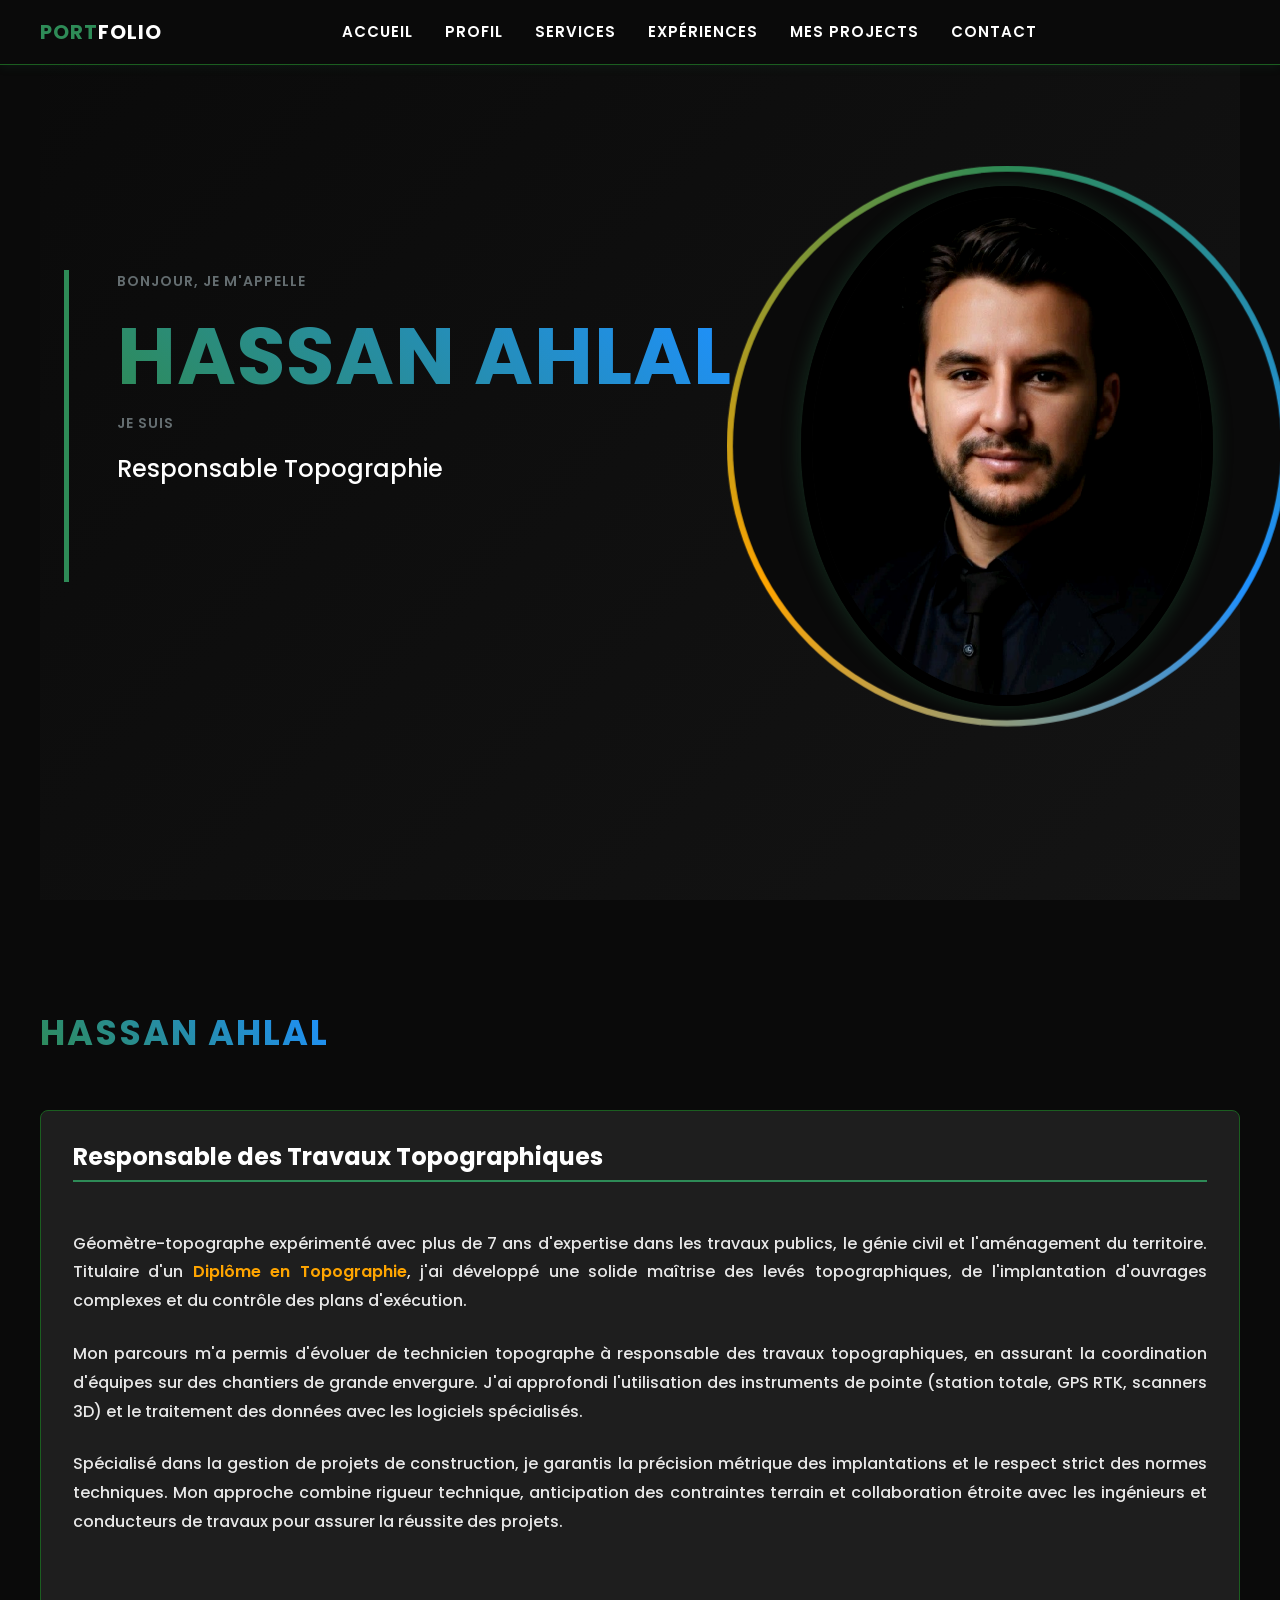
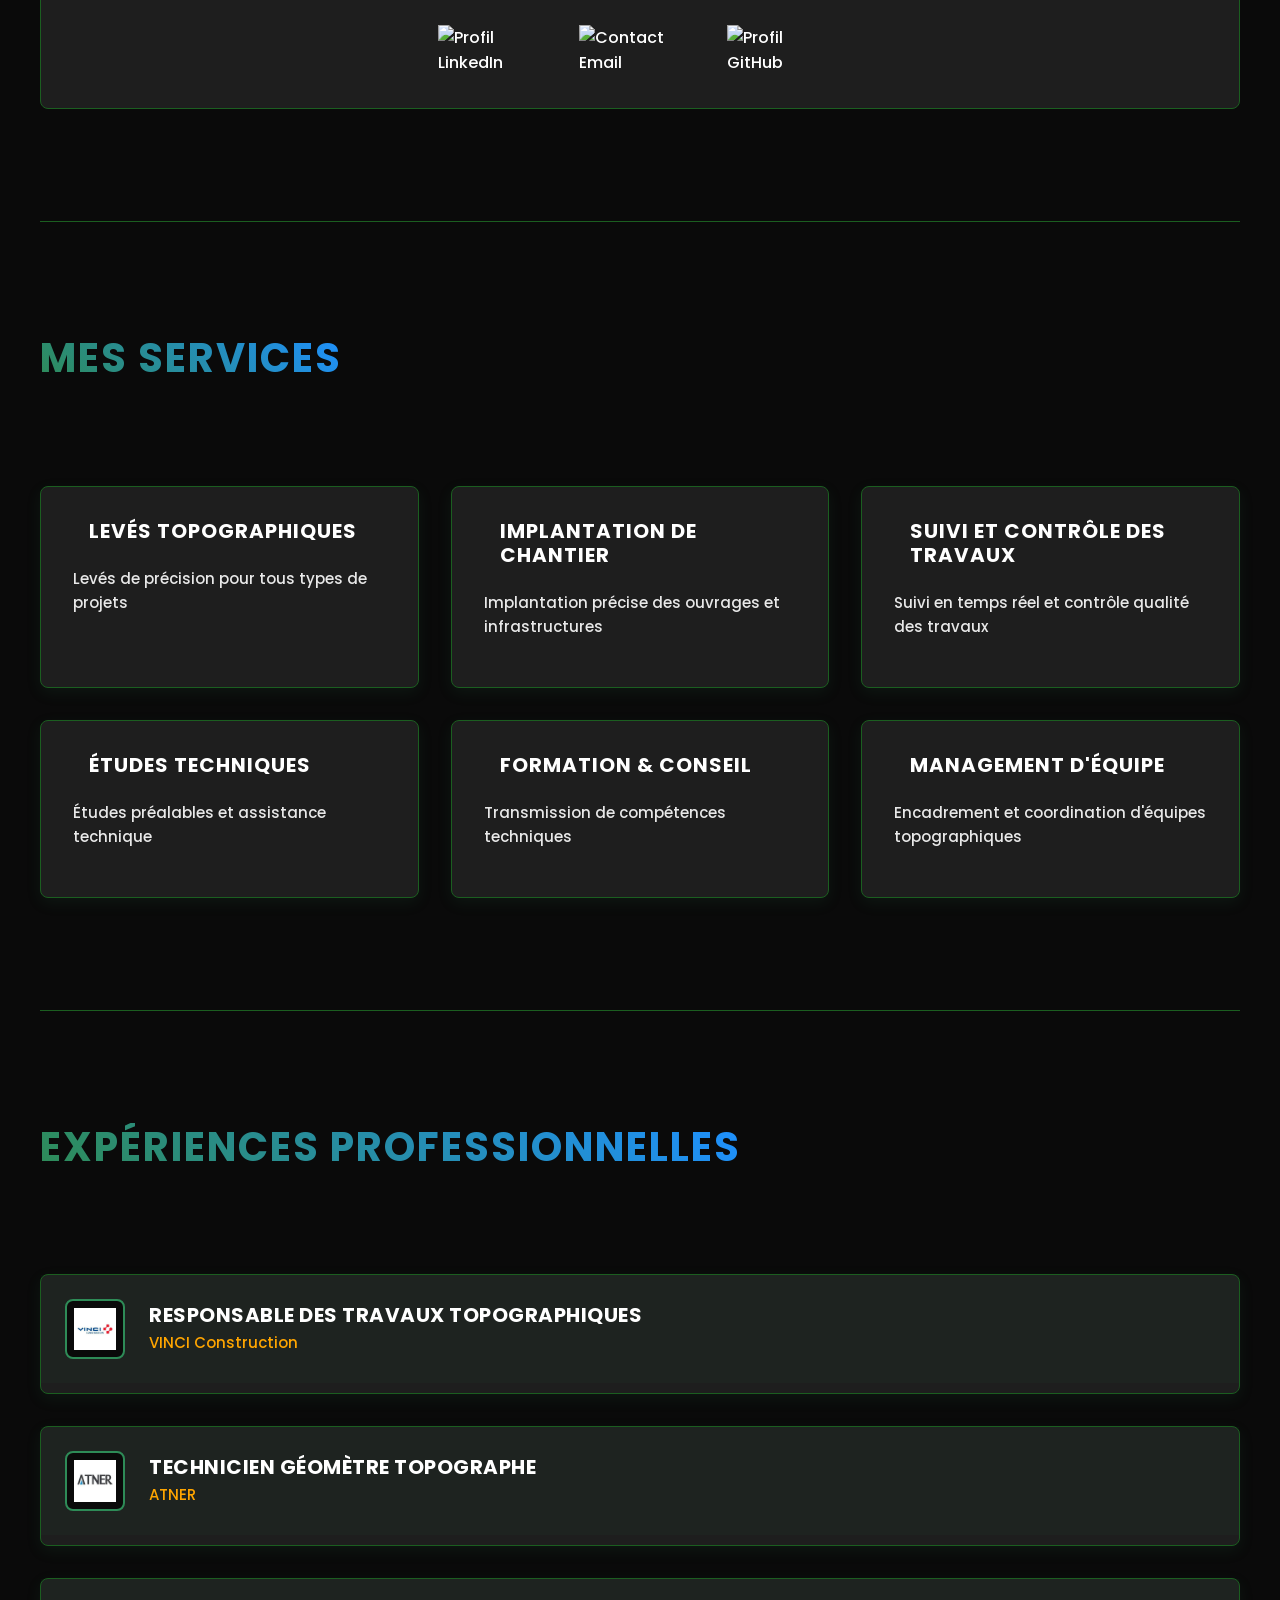
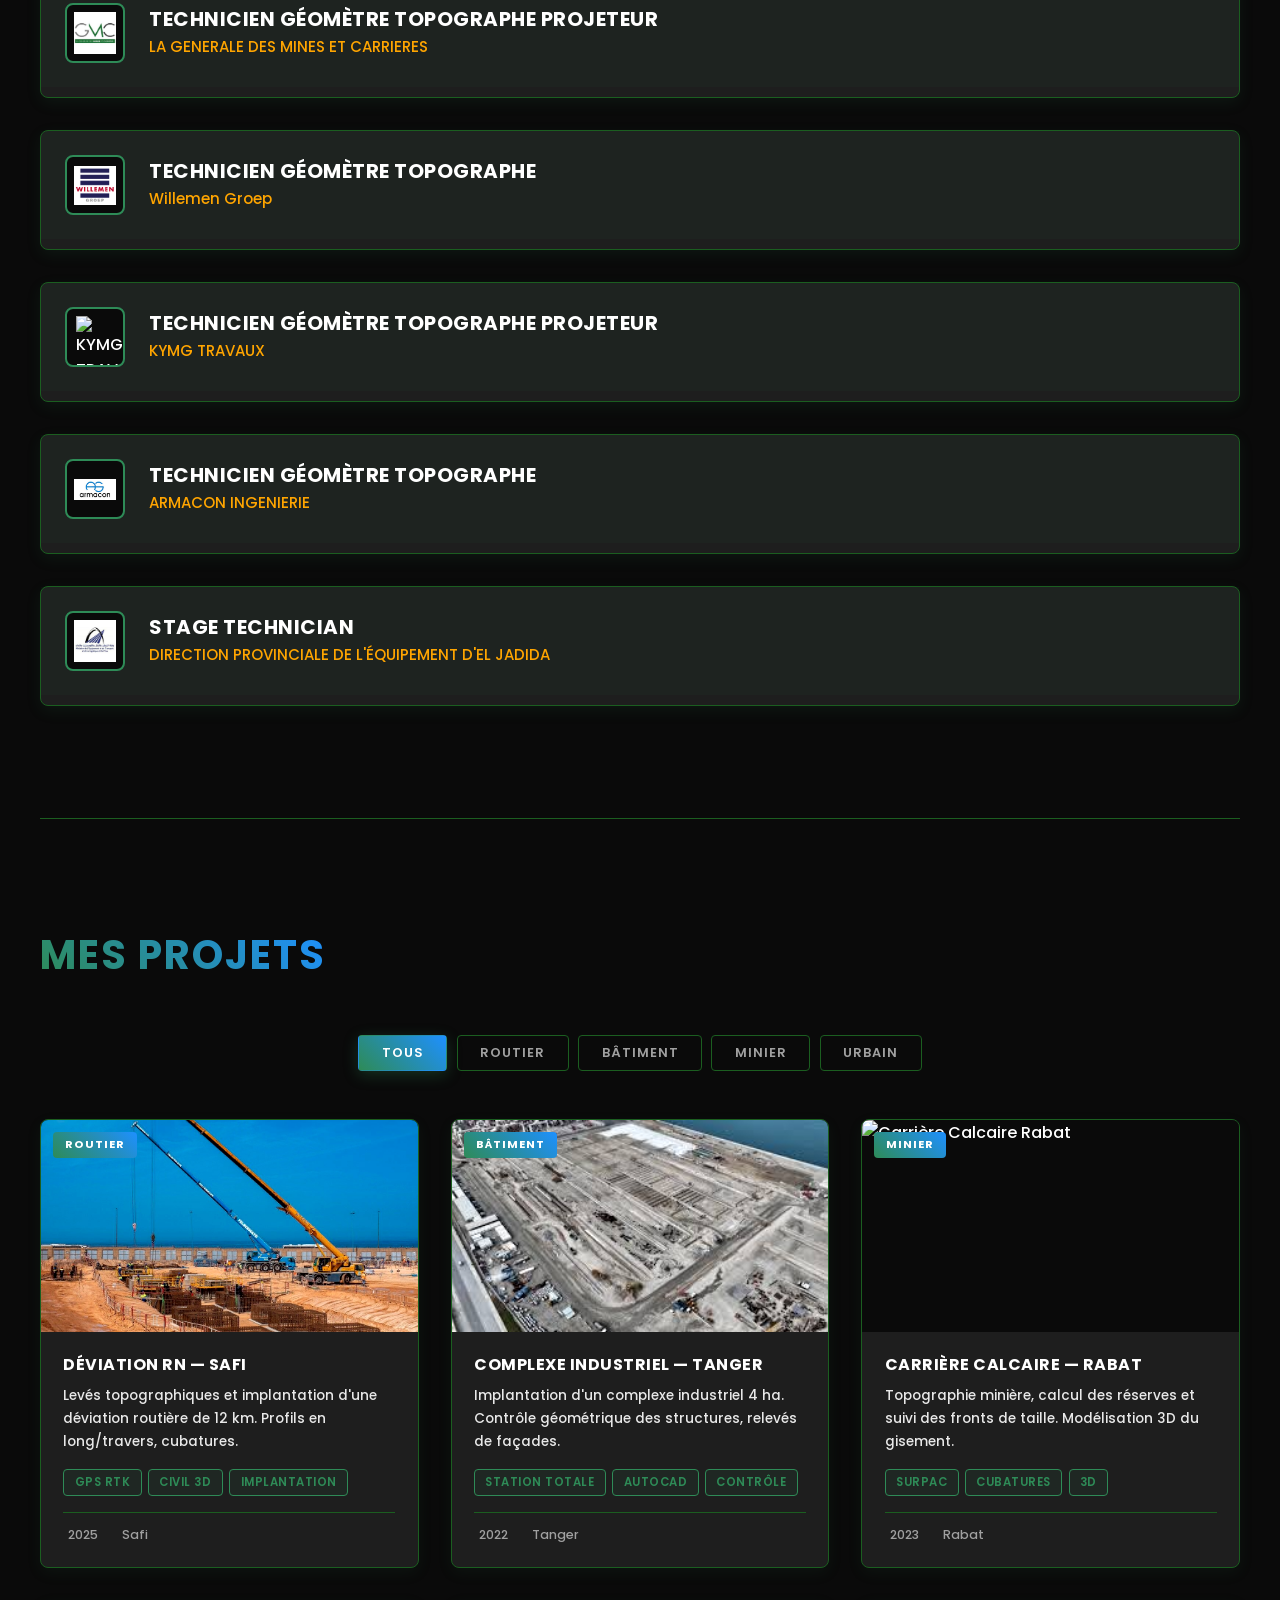
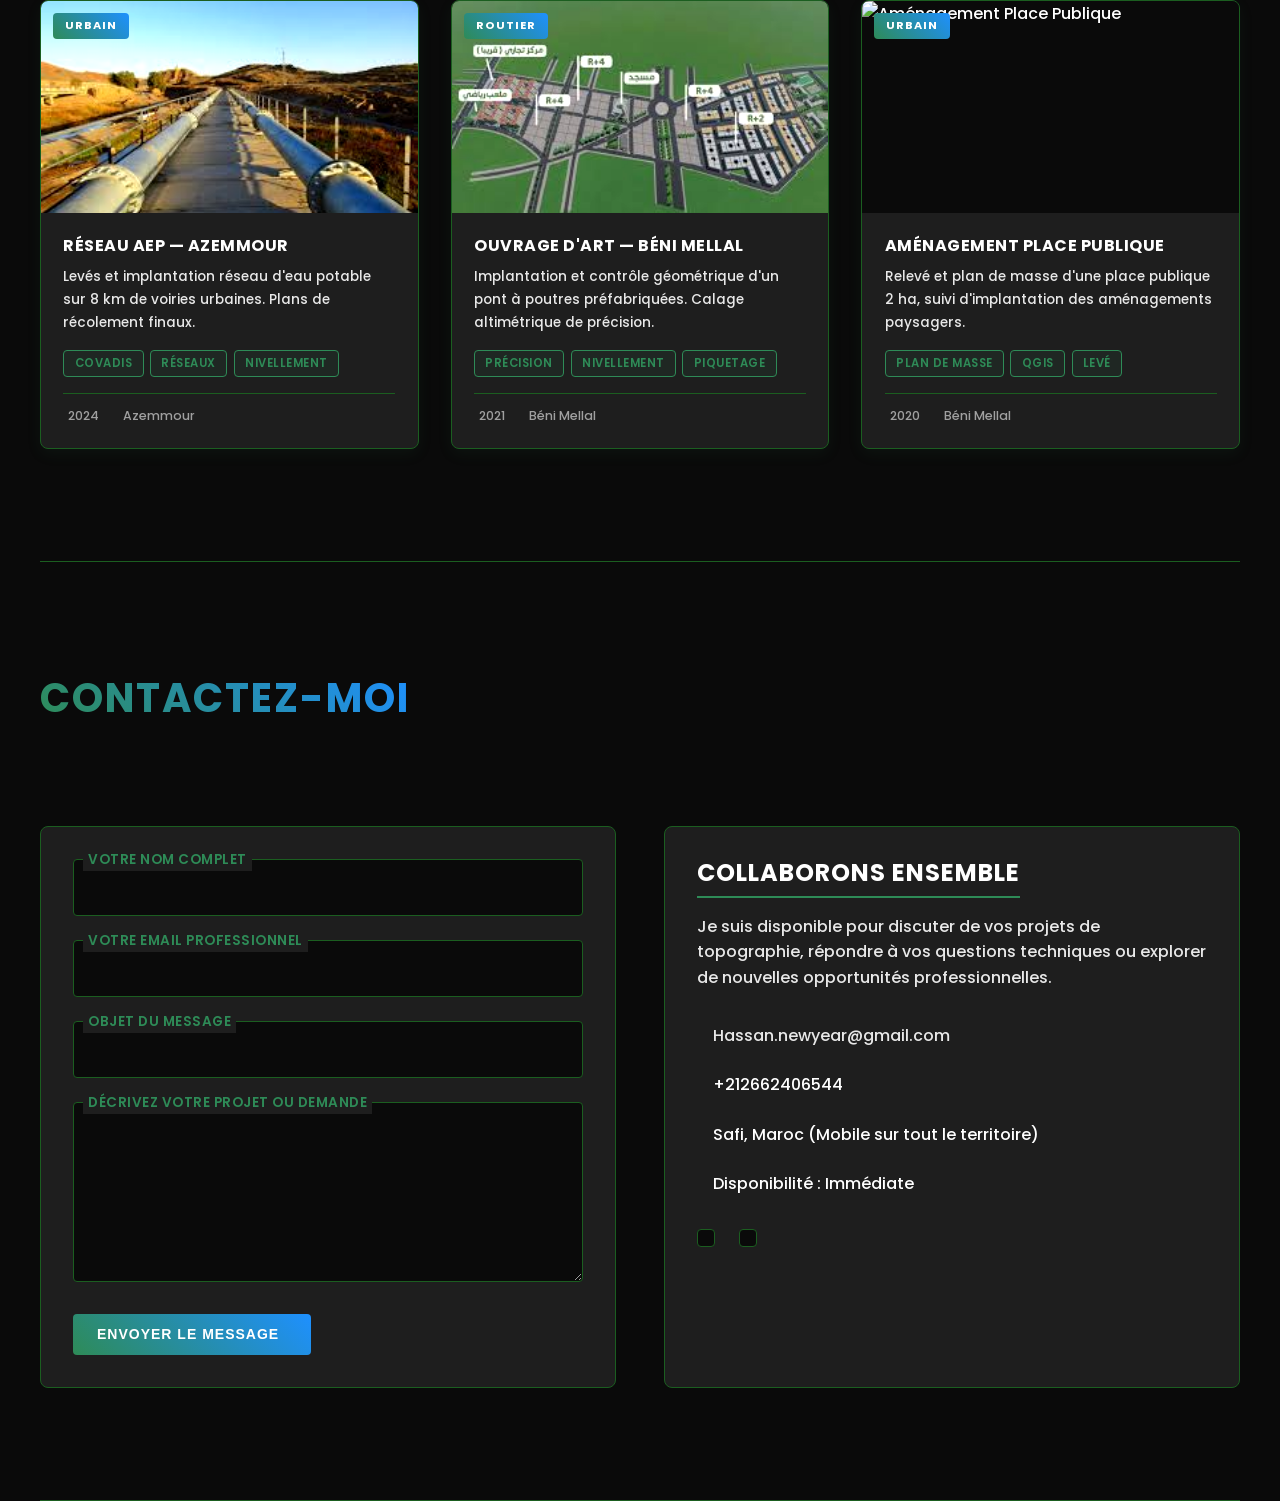
==== commit d1197544: "Update index.html" ====
--- a/index.html
+++ b/index.html
@@ -545,9 +545,6 @@
             </div>
         </section>
 
-          <!-- ============================================================
-     SECTION PROJECTS — à insérer AVANT <section id="contact">
-     ============================================================ -->
 
 <section class="section" id="projects">
     <div class="bd-grid">
@@ -568,7 +565,7 @@
             <!-- Projet 1 -->
             <div class="project-card" data-category="routier">
                 <div class="project-card__img-wrap">
-                    <img src="./assets/img/projects/project1.jpg" alt="Déviation RN Safi" class="project-card__img" loading="lazy">
+                    <img src="./assets/img/project1.jpg" alt="Déviation RN Safi" class="project-card__img" loading="lazy">
                     <div class="project-card__overlay">
                         <button class="project-card__zoom" onclick="openProjectModal(0)" aria-label="Voir le projet">
                             <ion-icon name="expand-outline"></ion-icon>
@@ -594,7 +591,7 @@
             <!-- Projet 2 -->
             <div class="project-card" data-category="batiment">
                 <div class="project-card__img-wrap">
-                    <img src="./assets/img/projects/project2.jpg" alt="Complexe Industriel Tanger" class="project-card__img" loading="lazy">
+                    <img src="./assets/img/project2.jpg" alt="Complexe Industriel Tanger" class="project-card__img" loading="lazy">
                     <div class="project-card__overlay">
                         <button class="project-card__zoom" onclick="openProjectModal(1)" aria-label="Voir le projet">
                             <ion-icon name="expand-outline"></ion-icon>
@@ -620,7 +617,7 @@
             <!-- Projet 3 -->
             <div class="project-card" data-category="minier">
                 <div class="project-card__img-wrap">
-                    <img src="./assets/img/projects/project3.jpg" alt="Carrière Calcaire Rabat" class="project-card__img" loading="lazy">
+                    <img src="./assets/img/project3.jpg" alt="Carrière Calcaire Rabat" class="project-card__img" loading="lazy">
                     <div class="project-card__overlay">
                         <button class="project-card__zoom" onclick="openProjectModal(2)" aria-label="Voir le projet">
                             <ion-icon name="expand-outline"></ion-icon>
@@ -646,7 +643,7 @@
             <!-- Projet 4 -->
             <div class="project-card" data-category="urbain">
                 <div class="project-card__img-wrap">
-                    <img src="./assets/img/projects/project4.jpg" alt="Réseau AEP Azemmour" class="project-card__img" loading="lazy">
+                    <img src="./assets/img/project4.jpg" alt="Réseau AEP Azemmour" class="project-card__img" loading="lazy">
                     <div class="project-card__overlay">
                         <button class="project-card__zoom" onclick="openProjectModal(3)" aria-label="Voir le projet">
                             <ion-icon name="expand-outline"></ion-icon>
@@ -672,7 +669,7 @@
             <!-- Projet 5 -->
             <div class="project-card" data-category="routier">
                 <div class="project-card__img-wrap">
-                    <img src="./assets/img/projects/project5.jpg" alt="Ouvrage d'art Béni Mellal" class="project-card__img" loading="lazy">
+                    <img src="./assets/img/project5.jpg" alt="Ouvrage d'art Béni Mellal" class="project-card__img" loading="lazy">
                     <div class="project-card__overlay">
                         <button class="project-card__zoom" onclick="openProjectModal(4)" aria-label="Voir le projet">
                             <ion-icon name="expand-outline"></ion-icon>
@@ -698,7 +695,7 @@
             <!-- Projet 6 -->
             <div class="project-card" data-category="urbain">
                 <div class="project-card__img-wrap">
-                    <img src="./assets/img/projects/project6.jpg" alt="Aménagement Place Publique" class="project-card__img" loading="lazy">
+                    <img src="./assets/img/project6.jpg" alt="Aménagement Place Publique" class="project-card__img" loading="lazy">
                     <div class="project-card__overlay">
                         <button class="project-card__zoom" onclick="openProjectModal(5)" aria-label="Voir le projet">
                             <ion-icon name="expand-outline"></ion-icon>
@@ -726,9 +723,7 @@
 </section>
 
 
-<!-- ============================================================
-     MODAL LIGHTBOX — à insérer juste avant </main>
-     ============================================================ -->
+
 <div id="projectModal" class="project-modal" role="dialog" aria-modal="true" aria-label="Détail projet">
     <div class="project-modal__backdrop" onclick="closeProjectModal()"></div>
     <div class="project-modal__box">
@@ -860,3 +855,4 @@
 
 
 
+
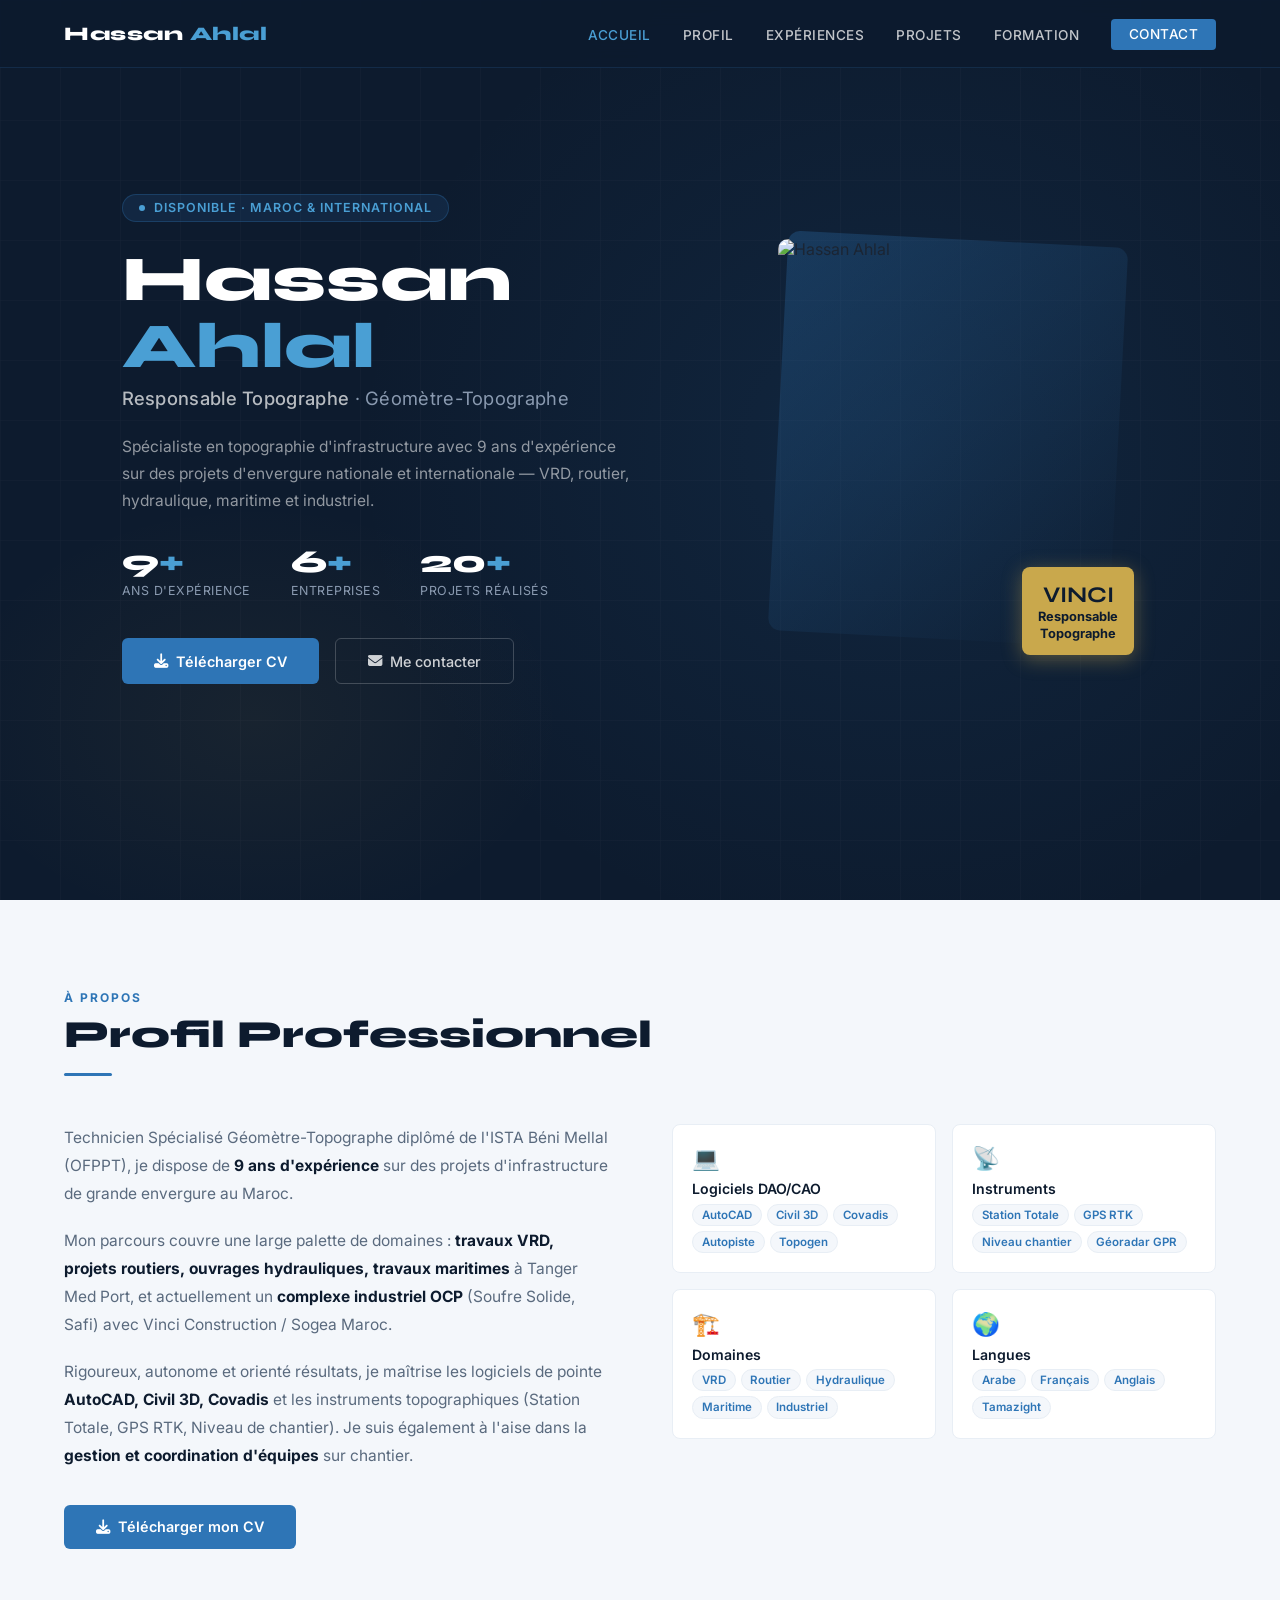
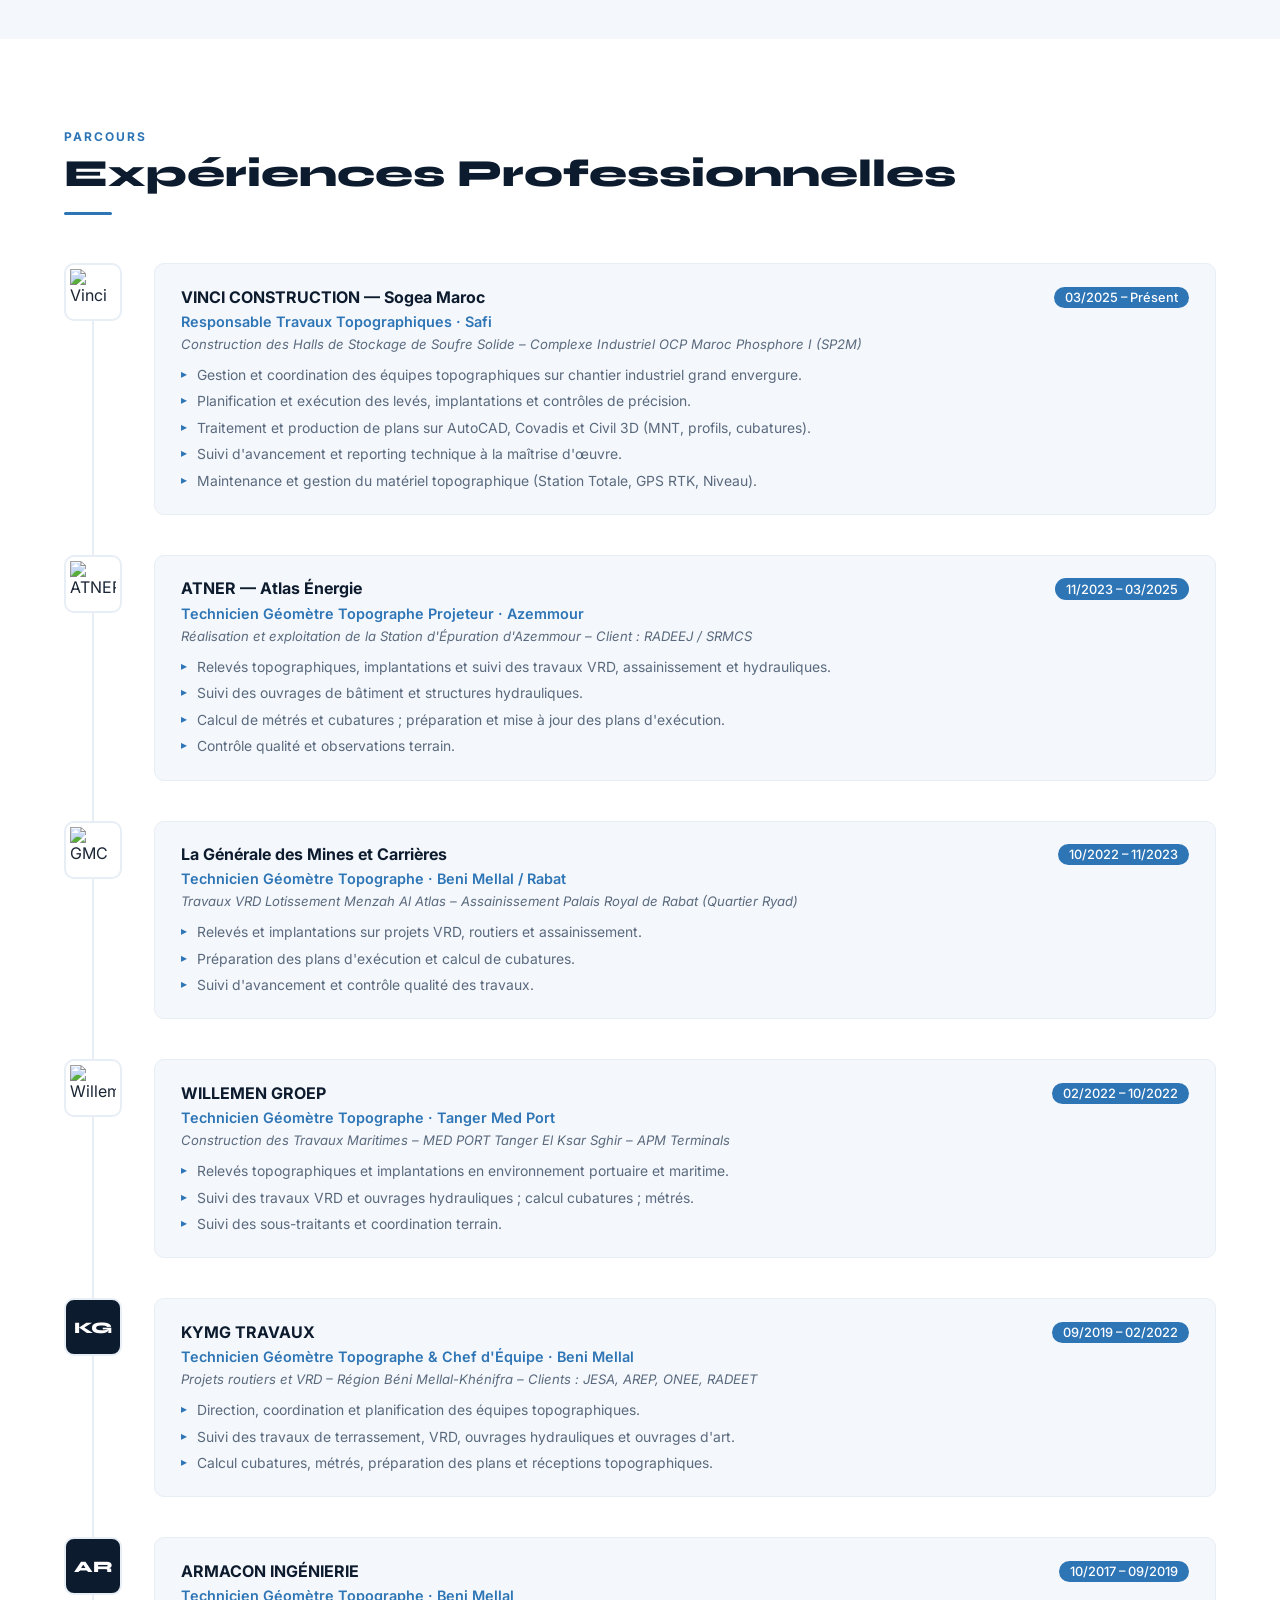
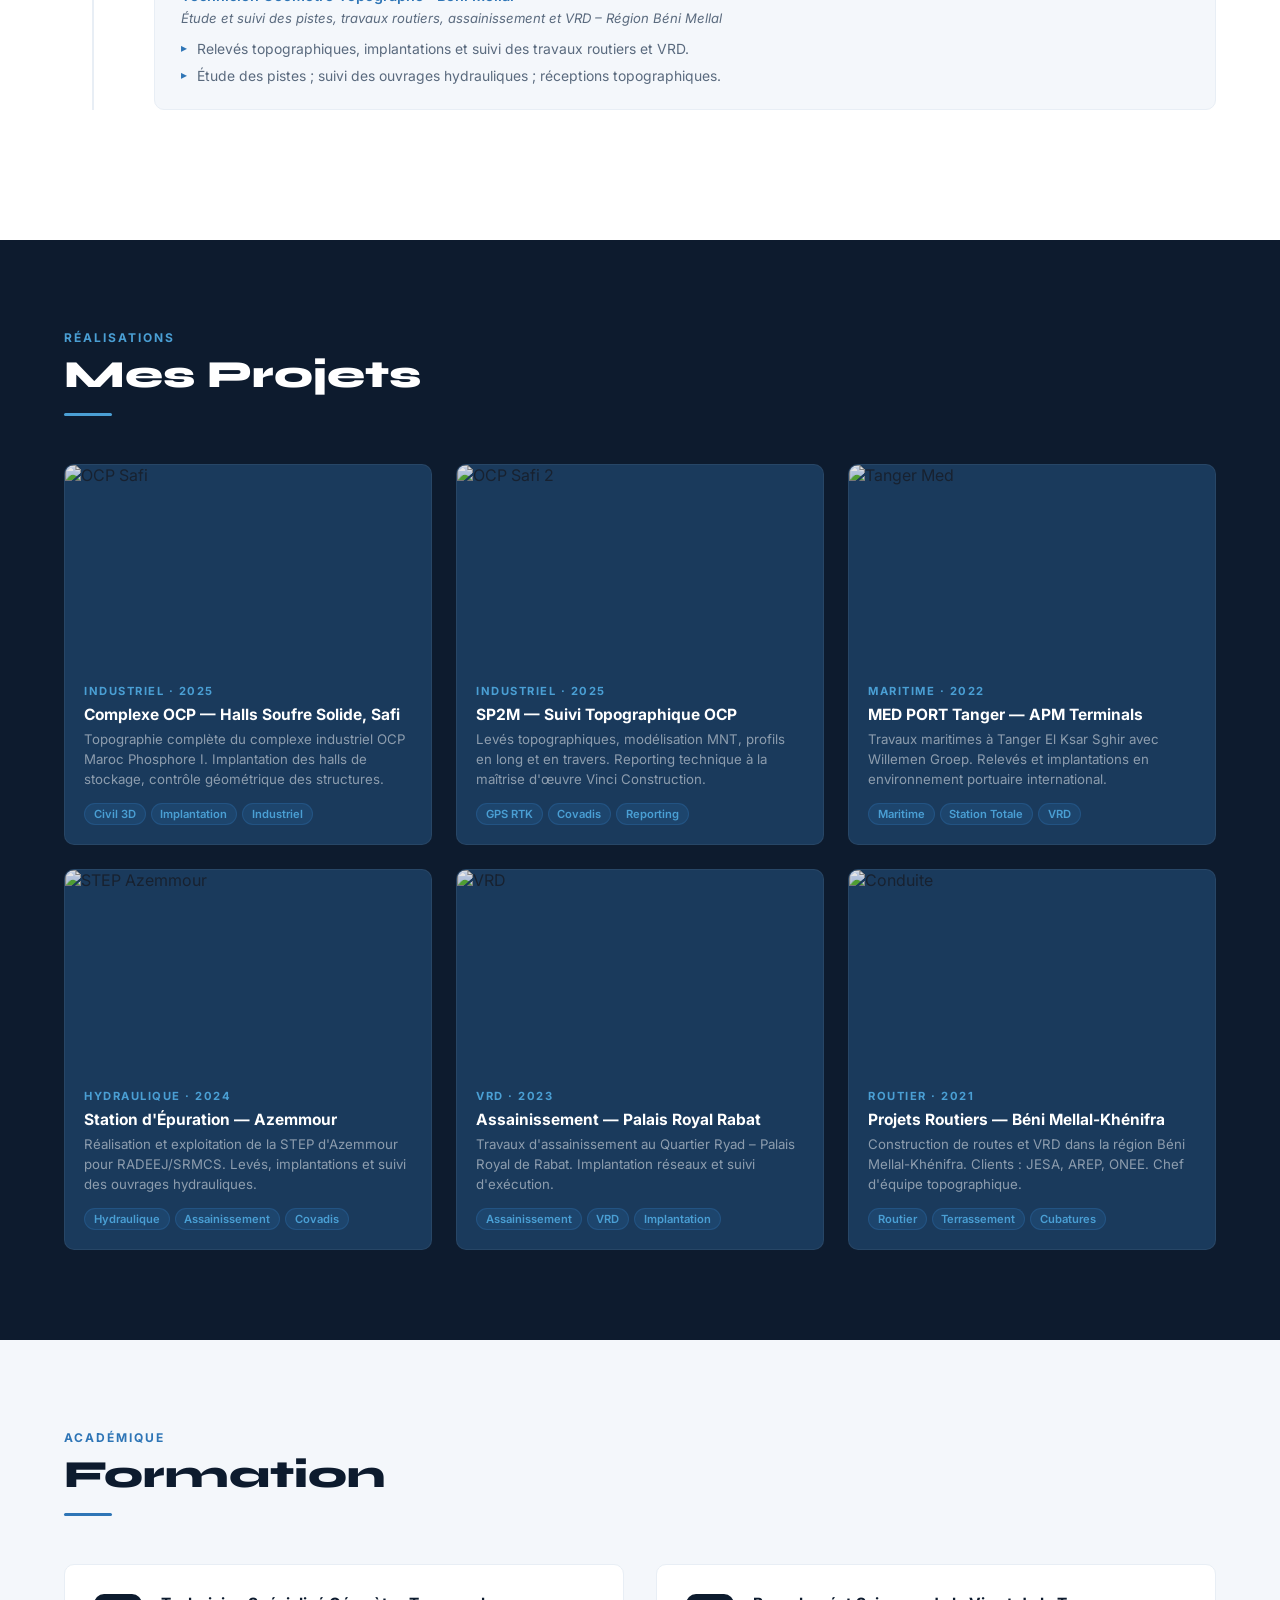
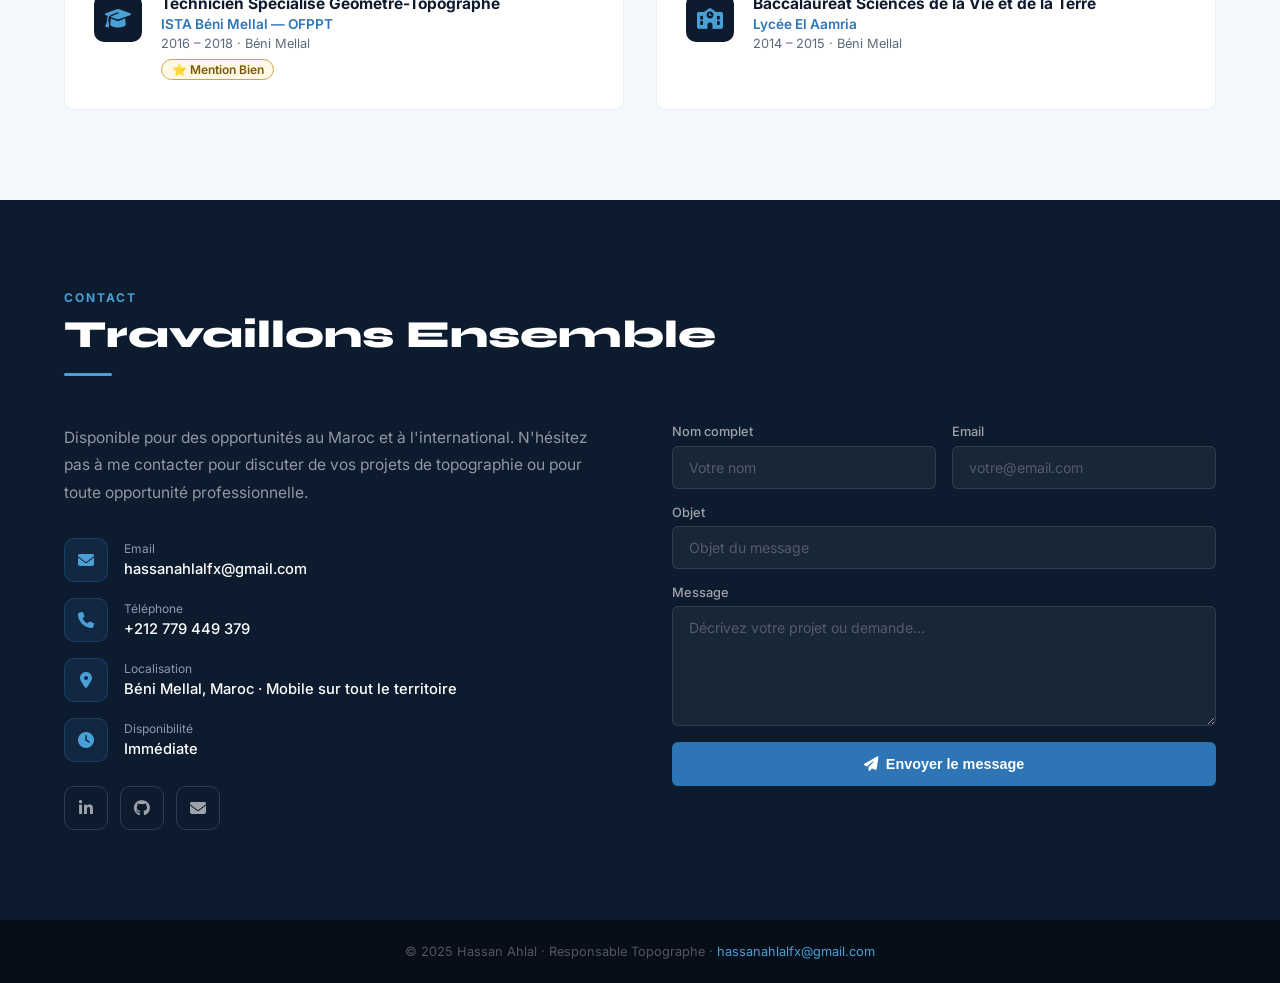
==== commit d2536a15: "Add files via upload" ====
--- a/index.html
+++ b/index.html
@@ -1,858 +1,947 @@
-<!DOCTYPE html>
-<html lang="fr">
-<head>
-    <meta charset="UTF-8">
-    <meta name="viewport" content="width=device-width, initial-scale=1.0">
-    <title>Portfolio - Hassan Ahlal | Géomètre-Topographe</title>
-    <link rel="stylesheet" href="./assets/css/styles.css">
-    <script src="https://cdnjs.cloudflare.com/ajax/libs/gsap/3.2.4/gsap.min.js"></script>
-    <script type="module" src="https://unpkg.com/ionicons@5.5.2/dist/ionicons/ionicons.esm.js"></script>
-    <script nomodule src="https://unpkg.com/ionicons@5.5.2/dist/ionicons/ionicons.js"></script>
-    <script async src="https://www.googletagmanager.com/gtag/js?id=G-S06YPBJV04"></script>
-    <script>
-      window.dataLayer = window.dataLayer || [];
-      function gtag(){dataLayer.push(arguments);}
-      gtag('js', new Date());
-      gtag('config', 'G-S06YPBJV04');
-    </script>
-</head>
-    
-<body>
-    <div class="overlay first"></div>
-    <div class="overlay second"></div>
-    <div class="overlay third"></div>
-
-    <header class="l-header">
-        <nav class="nav bd-grid">
-            <div>
-                <a href="#" class="nav__logo" id="logo-link" onclick="reloadWithAnimation()">
-                    <span class="logo-part1">Port</span><span class="logo-part2">folio</span>
-                </a>
-            </div>
-
-            <div class="nav__menu" id="nav-menu">
-                <ul class="nav__list">
-                    <li class="nav__item"><a href="#home" class="nav__link">Accueil</a></li>
-                    <li class="nav__item"><a href="#about" class="nav__link">Profil</a></li>
-                    <li class="nav__item"><a href="#services" class="nav__link">Services</a></li>
-                    <li class="nav__item"><a href="#experiences" class="nav__link">Expériences</a></li>
-                    <li class="nav__item"><a href="#projects" class="nav__link">Mes Projects</a></li>
-                    <li class="nav__item"><a href="#contact" class="nav__link">Contact</a></li>
-                </ul>
-            </div>
-
-            <div class="nav__toggle" id="nav-toggle">
-                <ion-icon name="menu"></ion-icon>
-            </div>
-        </nav>
-    </header>
-  
-    <main class="l-main bd-grid">
-        <div class="home" id="home">
-            <div class="home__information">
-                <span class="home__pressent anime-text">Bonjour, Je m'appelle</span>
-                <h1 class="home__title name-animation">Hassan Ahlal</h1>
-                <span class="home__pressent anime-text">Je suis<br></span>
-                <span class="home__skill job-animation">Responsable Topographie</span>
-                
-                <div>
-                    <a href="./assets/cv/HAhlal-CV.pdf" download="HAhlal-CV.pdf" class="home__button anime-text">TÉLÉCHARGER CV</a>
-                </div>
-            </div>
-
-            <div class="home__img-container">
-                <div class="home__img-border"></div>
-                <img src="./assets/img/img1.png" alt="Portrait de Hassan Ahlal" class="home__img">
-            </div>
-
-            <div class="home__social">
-                <a href="https://www.linkedin.com/in/hassan-ahlal/" target="_blank" rel="noopener noreferrer">
-                    <ion-icon name="logo-linkedin" class="home__social-icon"></ion-icon>
-                </a>
-                <a href="https://github.com/YDaoui/YDaoui" target="_blank" rel="noopener noreferrer">
-                    <ion-icon name="logo-github" class="home__social-icon"></ion-icon>
-                </a>
-                
-                <a href="mailto:Hassan.newyear@gmail.com" target="_blank">
-                    <ion-icon name="mail-outline" class="home__social-icon"></ion-icon>
-                </a>
-                <a href="tel:+212708504254">
-                    <ion-icon name="call-outline" class="home__social-icon"></ion-icon>
-                </a>
-            </div>
-        </div>
-
-        <section class="section" id="about">
-            <div class="bd-grid">
-                <h4 class="section-title anime-text">Hassan Ahlal</h4> 
-                <div class="about__content">
-                    <h3>Responsable des Travaux Topographiques</h3>
-                              
-                    <div class="about__description">
-                        <p>
-                            Géomètre-topographe expérimenté avec plus de 7 ans d'expertise dans les travaux publics, le génie civil et l'aménagement du territoire. Titulaire d'un <strong>Diplôme en Topographie</strong>, j'ai développé une solide maîtrise des levés topographiques, de l'implantation d'ouvrages complexes et du contrôle des plans d'exécution.
-                        </p>
-                        <p>
-                            Mon parcours m'a permis d'évoluer de technicien topographe à responsable des travaux topographiques, en assurant la coordination d'équipes sur des chantiers de grande envergure. J'ai approfondi l'utilisation des instruments de pointe (station totale, GPS RTK, scanners 3D) et le traitement des données avec les logiciels spécialisés.
-                        </p>
-                        <p>
-                            Spécialisé dans la gestion de projets de construction, je garantis la précision métrique des implantations et le respect strict des normes techniques. Mon approche combine rigueur technique, anticipation des contraintes terrain et collaboration étroite avec les ingénieurs et conducteurs de travaux pour assurer la réussite des projets.
-                        </p>
-                    </div>
-
-                    <div class="social-badges">
-                        <a href="https://www.linkedin.com/in/hassan-ahlal/" target="_blank" rel="noopener noreferrer">
-                            <img src="https://img.shields.io/badge/LinkedIn-Profil_Professionnel-0077B5?logo=linkedin" alt="Profil LinkedIn">
-                        </a>
-                        <a href="mailto:Hassan.newyear@gmail.com">
-                            <img src="https://img.shields.io/badge/Email-Me_contacter-D14836?logo=gmail" alt="Contact Email">
-                        </a>
-                        <a href="https://github.com/YDaoui" target="_blank" rel="noopener noreferrer">
-                            <img src="https://img.shields.io/badge/GitHub-Projets_Techniques-181717?logo=github" alt="Profil GitHub">
-                        </a>
-                        
-                    </div>
-                </div>
-            </div>
-        </section>
-
-        <section class="section" id="services">
-            <div class="bd-grid">
-                <h2 class="section-title anime-text">Mes Services</h2>
-                <div class="services__grid">
-            
-                    <div class="service-card">
-                        <div class="service-header" onclick="toggleServiceDetails('topo-details')">
-                            <ion-icon name="location-outline"></ion-icon>
-                            <h3>Levés Topographiques</h3>
-                            <ion-icon name="chevron-down-outline" class="service-arrow"></ion-icon>
-                        </div>
-                        <p class="service-brief">Levés de précision pour tous types de projets</p>
-                        
-                        <div id="topo-details" class="service-details">
-                            <ul>
-                                <li><strong>Topographie classique</strong> : Nivellement, polygonation, implantation</li>
-                                <li><strong>Géoréférencement</strong> : Coordonnées précises avec GPS RTK</li>
-                                <li><strong>Plans de situation</strong> : Plans topographiques détaillés</li>
-                                <li><strong>Relevés altimétriques</strong> : Courbes de niveau, profils en long et en travers</li>
-                            </ul>
-                            <div class="service-tech">
-                                <span>Équipements :</span> Stations totales · GPS RTK · Niveaux numériques · Scanners 3D
-                            </div>
-                        </div>
-                    </div>
-            
-                    <div class="service-card">
-                        <div class="service-header" onclick="toggleServiceDetails('implantation-details')">
-                            <ion-icon name="construct-outline"></ion-icon>
-                            <h3>Implantation de Chantier</h3>
-                            <ion-icon name="chevron-down-outline" class="service-arrow"></ion-icon>
-                        </div>
-                        <p class="service-brief">Implantation précise des ouvrages et infrastructures</p>
-                        
-                        <div id="implantation-details" class="service-details">
-                            <ul>
-                                <li><strong>Implantation d'ouvrages</strong> : Bâtiments, routes, ponts, réseaux</li>
-                                <li><strong>Calage altimétrique</strong> : Nivellement de précision</li>
-                                <li><strong>Réglage de machines</strong> : Guidage de pelles, bulldozers, finisseurs</li>
-                                <li><strong>Contrôle géométrique</strong> : Vérification des implantations</li>
-                            </ul>
-                            <div class="service-tech">
-                                <span>Techniques :</span> Implantation par coordonnées · Piquetage · Balisage · Mire
-                            </div>
-                        </div>
-                    </div>
-            
-                    <div class="service-card">
-                        <div class="service-header" onclick="toggleServiceDetails('suivi-details')">
-                            <ion-icon name="analytics-outline"></ion-icon>
-                            <h3>Suivi et Contrôle des Travaux</h3>
-                            <ion-icon name="chevron-down-outline" class="service-arrow"></ion-icon>
-                        </div>
-                        <p class="service-brief">Suivi en temps réel et contrôle qualité des travaux</p>
-                        
-                        <div id="suivi-details" class="service-details">
-                            <ul>
-                                <li><strong>Contrôle d'exécution</strong> : Vérification conforme aux plans</li>
-                                <strong>Métrologie</strong> : Mesures de déformation et tassement</li>
-                                <li><strong>Réception des travaux</strong> : Vérifications finales</li>
-                                <li><strong>Reporting</strong> : Rapports techniques détaillés</li>
-                            </ul>
-                            <div class="service-tech">
-                                <span>Outils :</span> Topométrie · Photogrammétrie · Lasergrammétrie
-                            </div>
-                        </div>
-                    </div>
-            
-                    <div class="service-card">
-                        <div class="service-header" onclick="toggleServiceDetails('etude-details')">
-                            <ion-icon name="document-text-outline"></ion-icon>
-                            <h3>Études Techniques</h3>
-                            <ion-icon name="chevron-down-outline" class="service-arrow"></ion-icon>
-                        </div>
-                        <p class="service-brief">Études préalables et assistance technique</p>
-                        
-                        <div id="etude-details" class="service-details">
-                            <ul>
-                                <li><strong>Avant-projets</strong> : Études de faisabilité topographique</li>
-                                <li><strong>Métrés</strong> : Calculs de cubatures et de surfaces</li>
-                                <li><strong>Plans d'exécution</strong> : Réalisation et vérification</li>
-                                <li><strong>Expertises</strong> : Constatations et diagnostics</li>
-                            </ul>
-                            <div class="service-tech">
-                                <span>Logiciels :</span> AutoCAD Civil 3D · Covadis · MicroStation · QGIS
-                            </div>
-                        </div>
-                    </div>
-            
-                    <div class="service-card">
-                        <div class="service-header" onclick="toggleServiceDetails('formation-details')">
-                            <ion-icon name="school-outline"></ion-icon>
-                            <h3>Formation & Conseil</h3>
-                            <ion-icon name="chevron-down-outline" class="service-arrow"></ion-icon>
-                        </div>
-                        <p class="service-brief">Transmission de compétences techniques</p>
-                        
-                        <div id="formation-details" class="service-details">
-                            <ul>
-                                <li><strong>Formation terrain</strong> : Utilisation d'équipements topographiques</li>
-                                <li><strong>Conseil technique</strong> : Optimisation des processus topographiques</li>
-                                <li><strong>Assistance logicielle</strong> : Formation aux logiciels spécialisés</li>
-                                <li><strong>Normes et réglementations</strong> : Mise à jour des pratiques</li>
-                            </ul>
-                            <div class="service-tech">
-                                <span>Domaines :</span> Topographie · Géomatique · BIM · SIG
-                            </div>
-                        </div>
-                    </div>
-            
-                    <div class="service-card">
-                        <div class="service-header" onclick="toggleServiceDetails('management-details')">
-                            <ion-icon name="people-outline"></ion-icon>
-                            <h3>Management d'Équipe</h3>
-                            <ion-icon name="chevron-down-outline" class="service-arrow"></ion-icon>
-                        </div>
-                        <p class="service-brief">Encadrement et coordination d'équipes topographiques</p>
-                        
-                        <div id="management-details" class="service-details">
-                            <ul>
-                                <li><strong>Gestion d'équipe</strong> : Planning, répartition des tâches</li>
-                                <li><strong>Coordination chantier</strong> : Interface avec les autres corps de métier</li>
-                                <li><strong>Optimisation des ressources</strong> : Matériel et personnel</li>
-                                <li><strong>Sécurité</strong> : Respect des règles de sécurité sur chantier</li>
-                            </ul>
-                            <div class="service-tech">
-                                <span>Compétences :</span> Gestion de projet · Communication · Organisation
-                            </div>
-                        </div>
-                    </div>
-                </div>
-            </div>
-        </section>
-
-        <section class="section" id="experiences">
-            <div class="bd-grid">
-                <h2 class="section-title anime-text">Expériences Professionnelles</h2>
-
-                <div class="experience-container">
-                   
-                    <div class="experience-card">
-                        <div class="experience-card-header" onclick="toggleExperienceDetails('vinci-details')">
-                            <div class="company-logo">
-                                <img src="./assets/img/vinci_logo.jpeg" alt="VINCI Construction">
-                            </div>
-                            <div class="experience-title">
-                                <h3>Responsable des Travaux Topographiques</h3>
-                                <p>VINCI Construction</p>
-                            </div>
-                            <ion-icon name="chevron-down-outline" class="experience-arrow"></ion-icon>
-                        </div>
-                        
-                        <div id="vinci-details" class="experience-card-details">
-                            <div class="experience-meta">
-                                <span class="experience-date">Mars 2025 - Aujourd'hui</span>
-                                <span class="experience-location">Safi, Maroc · Sur site</span>
-                            </div>
-                            
-                            <div class="experience-description">
-                                <p>Encadrement et coordination des équipes topographiques sur des projets de grande envergure. Responsable de la qualité des levés et implantations.</p>
-                                <ul>
-                                    <li>Management d'une équipe de 5 topographes</li>
-                                    <li>Supervision des levés topographiques pour projets routiers</li>
-                                    <li>Contrôle qualité des implantations d'ouvrages d'art</li>
-                                    <li>Interface technique avec les ingénieurs projet</li>
-                                    <li>Optimisation des processus topographiques</li>
-                                </ul>
-                            </div>
-                            
-                            <div class="tech-tags">
-                                <span class="tech-tag" data-tech="gps">
-                                    <ion-icon name="navigate-outline"></ion-icon> GPS RTK
-                                </span>
-                                <span class="tech-tag" data-tech="station">
-                                    <ion-icon name="speedometer-outline"></ion-icon> Stations Totales
-                                </span>
-                                <span class="tech-tag" data-tech="civil3d">
-                                    <ion-icon name="cube-outline"></ion-icon> Civil 3D
-                                </span>
-                                <span class="tech-tag" data-tech="management">
-                                    <ion-icon name="people-outline"></ion-icon> Management
-                                </span>
-                            </div>
-                        </div>
-                    </div>
-
-                    <div class="experience-card">
-                        <div class="experience-card-header" onclick="toggleExperienceDetails('atner-details')">
-                            <div class="company-logo">
-                                <img src="./assets/img/atner_logo.jpeg" alt="ATNER">
-                            </div>
-                            <div class="experience-title">
-                                <h3>Technicien Géomètre Topographe</h3>
-                                <p>ATNER</p>
-                            </div>
-                            <ion-icon name="chevron-down-outline" class="experience-arrow"></ion-icon>
-                        </div>
-                        
-                        <div id="atner-details" class="experience-card-details">
-                            <div class="experience-meta">
-                                <span class="experience-date">Nov 2023 - Mars 2025 · 1 an 5 mois</span>
-                                <span class="experience-location">Azemmour, Maroc · Sur site</span>
-                            </div>
-                            
-                            <div class="experience-description">
-                                <p>Réalisation de levés topographiques pour projets d'aménagement urbain et infrastructures. Participation à des projets de voirie et réseaux divers.</p>
-                                <ul>
-                                    <li>Levés topographiques pour réseaux AEP et assainissement</li>
-                                    <li>Implantation de voiries et espaces publics</li>
-                                    <li>Calculs de cubatures pour terrassements</li>
-                                    <li>Réalisation de plans de situation détaillés</li>
-                                </ul>
-                            </div>
-                            
-                            <div class="tech-tags">
-                                <span class="tech-tag" data-tech="topographie">
-                                    <ion-icon name="map-outline"></ion-icon> Topographie
-                                </span>
-                                <span class="tech-tag" data-tech="covadis">
-                                    <ion-icon name="desktop-outline"></ion-icon> Covadis
-                                </span>
-                                <span class="tech-tag" data-tech="nivellement">
-                                    <ion-icon name="trending-up-outline"></ion-icon> Nivellement
-                                </span>
-                            </div>
-                        </div>
-                    </div>
-                    
-                    <div class="experience-card">
-                        <div class="experience-card-header" onclick="toggleExperienceDetails('generale-details')">
-                            <div class="company-logo">
-                                <img src="./assets/img/generale_mines_logo.jpeg" alt="LA GENERALE DES MINES ET CARRIERES">
-                            </div>
-                            <div class="experience-title">
-                                <h3>Technicien Géomètre Topographe Projeteur</h3>
-                                <p>LA GENERALE DES MINES ET CARRIERES</p>
-                            </div>
-                            <ion-icon name="chevron-down-outline" class="experience-arrow"></ion-icon>
-                        </div>
-                        
-                        <div id="generale-details" class="experience-card-details">
-                            <div class="experience-meta">
-                                <span class="experience-date">Oct 2022 - Oct 2023 · 1 an 1 mois</span>
-                                <span class="experience-location">Rabat, Maroc · Sur site</span>
-                            </div>
-                            
-                            <div class="experience-description">
-                                <p>Topographie minière et carrières. Levés pour exploitation de ressources minérales et suivi des excavations.</p>
-                                <ul>
-                                    <li>Levés de carrières et mines à ciel ouvert</li>
-                                    <li>Calculs de réserves et cubatures</li>
-                                    <li>Suivi des fronts de taille</li>
-                                    <li>Établissement de profils d'exploitation</li>
-                                </ul>
-                            </div>
-                            
-                            <div class="tech-tags">
-                                <span class="tech-tag" data-tech="mines">
-                                    <ion-icon name="hammer-outline"></ion-icon> Topographie Minière
-                                </span>
-                                <span class="tech-tag" data-tech="cubatures">
-                                    <ion-icon name="calculator-outline"></ion-icon> Cubatures
-                                </span>
-                                <span class="tech-tag" data-tech="surpac">
-                                    <ion-icon name="layers-outline"></ion-icon> Surpac
-                                </span>
-                            </div>
-                        </div>
-                    </div>
-                    
-                    <div class="experience-card">
-                        <div class="experience-card-header" onclick="toggleExperienceDetails('willemen-details')">
-                            <div class="company-logo">
-                                <img src="./assets/img/willemen_logo.jpeg" alt="Willemen Groep">
-                            </div>
-                            <div class="experience-title">
-                                <h3>Technicien Géomètre Topographe</h3>
-                                <p>Willemen Groep</p>
-                            </div>
-                            <ion-icon name="chevron-down-outline" class="experience-arrow"></ion-icon>
-                        </div>
-                        
-                        <div id="willemen-details" class="experience-card-details">
-                            <div class="experience-meta">
-                                <span class="experience-date">Fév 2022 - Oct 2022 · 9 mois</span>
-                                <span class="experience-location">Tanger, Maroc · Sur site</span>
-                            </div>
-                            
-                            <div class="experience-description">
-                                <p>Travaux topographiques pour projets de construction. Participation à des chantiers de bâtiment et génie civil.</p>
-                                <ul>
-                                    <li>Implantation de bâtiments et infrastructures</li>
-                                    <li>Contrôle des plans d'exécution</li>
-                                    <li>Relevés de façades et structures existantes</li>
-                                    <li>Assistance au métreur</li>
-                                </ul>
-                            </div>
-                            
-                            <div class="tech-tags">
-                                <span class="tech-tag" data-tech="batiment">
-                                    <ion-icon name="business-outline"></ion-icon> Bâtiment
-                                </span>
-                                <span class="tech-tag" data-tech="autocad">
-                                    <ion-icon name="pencil-outline"></ion-icon> AutoCAD
-                                </span>
-                            </div>
-                        </div>
-                    </div>
-                    
-                    <div class="experience-card">
-                        <div class="experience-card-header" onclick="toggleExperienceDetails('kymg-details')">
-                            <div class="company-logo">
-                                <img src="./assets/img/kymg_logo.jpeg" alt="KYMG TRAVAUX">
-                            </div>
-                            <div class="experience-title">
-                                <h3>Technicien Géomètre Topographe Projeteur</h3>
-                                <p>KYMG TRAVAUX</p>
-                            </div>
-                            <ion-icon name="chevron-down-outline" class="experience-arrow"></ion-icon>
-                        </div>
-                        
-                        <div id="kymg-details" class="experience-card-details">
-                            <div class="experience-meta">
-                                <span class="experience-date">Sept 2019 - Fév 2022 · 2 ans 6 mois</span>
-                                <span class="experience-location">Béni Mellal, Maroc · Sur site</span>
-                            </div>
-                            
-                            <div class="experience-description">
-                                <p>Topographie pour travaux publics et aménagements urbains. Polyvalence sur différents types de projets.</p>
-                                <ul>
-                                    <li>Projets de voirie et réseaux divers</li>
-                                    <li>Aménagements urbains et espaces verts</li>
-                                    <li>Plans topographiques pour études préalables</li>
-                                    <li>Métrés et estimations quantitatives</li>
-                                </ul>
-                            </div>
-                            
-                            <div class="tech-tags">
-                                <span class="tech-tag" data-tech="voirie">
-                                    <ion-icon name="road-outline"></ion-icon> Voirie
-                                </span>
-                                <span class="tech-tag" data-tech="rd">
-                                    <ion-icon name="git-network-outline"></ion-icon> Réseaux Divers
-                                </span>
-                            </div>
-                        </div>
-                    </div>
-                    
-                    <div class="experience-card">
-                        <div class="experience-card-header" onclick="toggleExperienceDetails('armacon-details')">
-                            <div class="company-logo">
-                                <img src="./assets/img/armacon_logo.jpeg" alt="ARMACON INGENIERIE">
-                            </div>
-                            <div class="experience-title">
-                                <h3>Technicien Géomètre Topographe</h3>
-                                <p>ARMACON INGENIERIE</p>
-                            </div>
-                            <ion-icon name="chevron-down-outline" class="experience-arrow"></ion-icon>
-                        </div>
-                        
-                        <div id="armacon-details" class="experience-card-details">
-                            <div class="experience-meta">
-                                <span class="experience-date">Juil 2018 - Sept 2019 · 1 an 3 mois</span>
-                                <span class="experience-location">Béni Mellal, Maroc · Hybride</span>
-                            </div>
-                            
-                            <div class="experience-description">
-                                <p>Bureau d'études techniques. Réalisation de plans topographiques et assistance aux ingénieurs.</p>
-                                <ul>
-                                    <li>Levés topographiques pour études techniques</li>
-                                    <li>Réalisation de plans d'exécution</li>
-                                    <li>Assistance aux ingénieurs d'études</li>
-                                    <li>Numérisation et mise en plan</li>
-                                </ul>
-                            </div>
-                            
-                            <div class="tech-tags">
-                                <span class="tech-tag" data-tech="bureau">
-                                    <ion-icon name="desktop-outline"></ion-icon> Bureau d'Études
-                                </span>
-                                <span class="tech-tag" data-tech="microstation">
-                                    <ion-icon name="hardware-chip-outline"></ion-icon> MicroStation
-                                </span>
-                            </div>
-                        </div>
-                    </div>
-                    
-                    <div class="experience-card">
-                        <div class="experience-card-header" onclick="toggleExperienceDetails('dpetle-details')">
-                            <div class="company-logo">
-                                <img src="./assets/img/dpetle_logo.jpeg" alt="Direction Provinciale d'El Jadida">
-                            </div>
-                            <div class="experience-title">
-                                <h3>Stage Technician</h3>
-                                <p>DIRECTION PROVINCIALE DE L'ÉQUIPEMENT D'EL JADIDA</p>
-                            </div>
-                            <ion-icon name="chevron-down-outline" class="experience-arrow"></ion-icon>
-                        </div>
-                        
-                        <div id="dpetle-details" class="experience-card-details">
-                            <div class="experience-meta">
-                                <span class="experience-date">Juin 2017 - Oct 2017 · 5 mois</span>
-                                <span class="experience-location">El Jadida, Maroc · Hybride</span>
-                            </div>
-                            
-                            <div class="experience-description">
-                                <p>Stage de fin d'études. Initiation aux missions topographiques dans le secteur public.</p>
-                                <ul>
-                                    <li>Participation à des levés pour projets publics</li>
-                                    <li>Assistance aux géomètres experts</li>
-                                    <li>Découverte des procédures administratives</li>
-                                    <li>Réalisation de rapports techniques</li>
-                                </ul>
-                            </div>
-                            
-                            <div class="tech-tags">
-                                <span class="tech-tag" data-tech="stage">
-                                    <ion-icon name="school-outline"></ion-icon> Stage
-                                </span>
-                                <span class="tech-tag" data-tech="public">
-                                    <ion-icon name="shield-checkmark-outline"></ion-icon> Secteur Public
-                                </span>
-                            </div>
-                        </div>
-                    </div>
-                </div>
-            </div>
-        </section>
-
-
-<section class="section" id="projects">
-    <div class="bd-grid">
-        <h2 class="section-title anime-text">Mes Projets</h2>
-
-        <!-- Filtres catégories -->
-        <div class="projects__filters">
-            <button class="filter-btn active" data-filter="all">Tous</button>
-            <button class="filter-btn" data-filter="routier">Routier</button>
-            <button class="filter-btn" data-filter="batiment">Bâtiment</button>
-            <button class="filter-btn" data-filter="minier">Minier</button>
-            <button class="filter-btn" data-filter="urbain">Urbain</button>
-        </div>
-
-        <!-- Grille de projets -->
-        <div class="projects__grid" id="projects-grid">
-
-            <!-- Projet 1 -->
-            <div class="project-card" data-category="routier">
-                <div class="project-card__img-wrap">
-                    <img src="./assets/img/project1.jpg" alt="Déviation RN Safi" class="project-card__img" loading="lazy">
-                    <div class="project-card__overlay">
-                        <button class="project-card__zoom" onclick="openProjectModal(0)" aria-label="Voir le projet">
-                            <ion-icon name="expand-outline"></ion-icon>
-                        </button>
-                    </div>
-                    <span class="project-card__category">Routier</span>
-                </div>
-                <div class="project-card__body">
-                    <h3 class="project-card__title">Déviation RN — Safi</h3>
-                    <p class="project-card__desc">Levés topographiques et implantation d'une déviation routière de 12 km. Profils en long/travers, cubatures.</p>
-                    <div class="project-card__tags">
-                        <span>GPS RTK</span>
-                        <span>Civil 3D</span>
-                        <span>Implantation</span>
-                    </div>
-                    <div class="project-card__meta">
-                        <span><ion-icon name="calendar-outline"></ion-icon> 2025</span>
-                        <span><ion-icon name="location-outline"></ion-icon> Safi</span>
-                    </div>
-                </div>
-            </div>
-
-            <!-- Projet 2 -->
-            <div class="project-card" data-category="batiment">
-                <div class="project-card__img-wrap">
-                    <img src="./assets/img/project2.jpg" alt="Complexe Industriel Tanger" class="project-card__img" loading="lazy">
-                    <div class="project-card__overlay">
-                        <button class="project-card__zoom" onclick="openProjectModal(1)" aria-label="Voir le projet">
-                            <ion-icon name="expand-outline"></ion-icon>
-                        </button>
-                    </div>
-                    <span class="project-card__category">Bâtiment</span>
-                </div>
-                <div class="project-card__body">
-                    <h3 class="project-card__title">Complexe Industriel — Tanger</h3>
-                    <p class="project-card__desc">Implantation d'un complexe industriel 4 ha. Contrôle géométrique des structures, relevés de façades.</p>
-                    <div class="project-card__tags">
-                        <span>Station Totale</span>
-                        <span>AutoCAD</span>
-                        <span>Contrôle</span>
-                    </div>
-                    <div class="project-card__meta">
-                        <span><ion-icon name="calendar-outline"></ion-icon> 2022</span>
-                        <span><ion-icon name="location-outline"></ion-icon> Tanger</span>
-                    </div>
-                </div>
-            </div>
-
-            <!-- Projet 3 -->
-            <div class="project-card" data-category="minier">
-                <div class="project-card__img-wrap">
-                    <img src="./assets/img/project3.jpg" alt="Carrière Calcaire Rabat" class="project-card__img" loading="lazy">
-                    <div class="project-card__overlay">
-                        <button class="project-card__zoom" onclick="openProjectModal(2)" aria-label="Voir le projet">
-                            <ion-icon name="expand-outline"></ion-icon>
-                        </button>
-                    </div>
-                    <span class="project-card__category">Minier</span>
-                </div>
-                <div class="project-card__body">
-                    <h3 class="project-card__title">Carrière Calcaire — Rabat</h3>
-                    <p class="project-card__desc">Topographie minière, calcul des réserves et suivi des fronts de taille. Modélisation 3D du gisement.</p>
-                    <div class="project-card__tags">
-                        <span>Surpac</span>
-                        <span>Cubatures</span>
-                        <span>3D</span>
-                    </div>
-                    <div class="project-card__meta">
-                        <span><ion-icon name="calendar-outline"></ion-icon> 2023</span>
-                        <span><ion-icon name="location-outline"></ion-icon> Rabat</span>
-                    </div>
-                </div>
-            </div>
-
-            <!-- Projet 4 -->
-            <div class="project-card" data-category="urbain">
-                <div class="project-card__img-wrap">
-                    <img src="./assets/img/project4.jpg" alt="Réseau AEP Azemmour" class="project-card__img" loading="lazy">
-                    <div class="project-card__overlay">
-                        <button class="project-card__zoom" onclick="openProjectModal(3)" aria-label="Voir le projet">
-                            <ion-icon name="expand-outline"></ion-icon>
-                        </button>
-                    </div>
-                    <span class="project-card__category">Urbain</span>
-                </div>
-                <div class="project-card__body">
-                    <h3 class="project-card__title">Réseau AEP — Azemmour</h3>
-                    <p class="project-card__desc">Levés et implantation réseau d'eau potable sur 8 km de voiries urbaines. Plans de récolement finaux.</p>
-                    <div class="project-card__tags">
-                        <span>Covadis</span>
-                        <span>Réseaux</span>
-                        <span>Nivellement</span>
-                    </div>
-                    <div class="project-card__meta">
-                        <span><ion-icon name="calendar-outline"></ion-icon> 2024</span>
-                        <span><ion-icon name="location-outline"></ion-icon> Azemmour</span>
-                    </div>
-                </div>
-            </div>
-
-            <!-- Projet 5 -->
-            <div class="project-card" data-category="routier">
-                <div class="project-card__img-wrap">
-                    <img src="./assets/img/project5.jpg" alt="Ouvrage d'art Béni Mellal" class="project-card__img" loading="lazy">
-                    <div class="project-card__overlay">
-                        <button class="project-card__zoom" onclick="openProjectModal(4)" aria-label="Voir le projet">
-                            <ion-icon name="expand-outline"></ion-icon>
-                        </button>
-                    </div>
-                    <span class="project-card__category">Routier</span>
-                </div>
-                <div class="project-card__body">
-                    <h3 class="project-card__title">Ouvrage d'Art — Béni Mellal</h3>
-                    <p class="project-card__desc">Implantation et contrôle géométrique d'un pont à poutres préfabriquées. Calage altimétrique de précision.</p>
-                    <div class="project-card__tags">
-                        <span>Précision</span>
-                        <span>Nivellement</span>
-                        <span>Piquetage</span>
-                    </div>
-                    <div class="project-card__meta">
-                        <span><ion-icon name="calendar-outline"></ion-icon> 2021</span>
-                        <span><ion-icon name="location-outline"></ion-icon> Béni Mellal</span>
-                    </div>
-                </div>
-            </div>
-
-            <!-- Projet 6 -->
-            <div class="project-card" data-category="urbain">
-                <div class="project-card__img-wrap">
-                    <img src="./assets/img/project6.jpg" alt="Aménagement Place Publique" class="project-card__img" loading="lazy">
-                    <div class="project-card__overlay">
-                        <button class="project-card__zoom" onclick="openProjectModal(5)" aria-label="Voir le projet">
-                            <ion-icon name="expand-outline"></ion-icon>
-                        </button>
-                    </div>
-                    <span class="project-card__category">Urbain</span>
-                </div>
-                <div class="project-card__body">
-                    <h3 class="project-card__title">Aménagement Place Publique</h3>
-                    <p class="project-card__desc">Relevé et plan de masse d'une place publique 2 ha, suivi d'implantation des aménagements paysagers.</p>
-                    <div class="project-card__tags">
-                        <span>Plan de masse</span>
-                        <span>QGIS</span>
-                        <span>Levé</span>
-                    </div>
-                    <div class="project-card__meta">
-                        <span><ion-icon name="calendar-outline"></ion-icon> 2020</span>
-                        <span><ion-icon name="location-outline"></ion-icon> Béni Mellal</span>
-                    </div>
-                </div>
-            </div>
-
-        </div><!-- /projects__grid -->
-    </div>
-</section>
-
-
-
-<div id="projectModal" class="project-modal" role="dialog" aria-modal="true" aria-label="Détail projet">
-    <div class="project-modal__backdrop" onclick="closeProjectModal()"></div>
-    <div class="project-modal__box">
-        <button class="project-modal__close" onclick="closeProjectModal()" aria-label="Fermer">
-            <ion-icon name="close-outline"></ion-icon>
-        </button>
-        <div class="project-modal__img-wrap">
-            <img id="modal-img" src="" alt="" class="project-modal__img">
-            <span id="modal-category" class="project-modal__badge"></span>
-        </div>
-        <div class="project-modal__info">
-            <h3 id="modal-title" class="project-modal__title"></h3>
-            <p  id="modal-desc"  class="project-modal__desc"></p>
-            <div class="project-modal__details">
-                <div class="project-modal__detail">
-                    <ion-icon name="calendar-outline"></ion-icon>
-                    <span id="modal-year"></span>
-                </div>
-                <div class="project-modal__detail">
-                    <ion-icon name="location-outline"></ion-icon>
-                    <span id="modal-location"></span>
-                </div>
-            </div>
-            <div id="modal-tags" class="project-modal__tags"></div>
-        </div>
-    </div>
-</div>
-
-
-        <section class="section" id="contact">
-            <div class="bd-grid">
-                <h2 class="section-title anime-text">Contactez-moi</h2>
-                
-                <div class="contact__container">
-                    <div class="contact__info">
-                        <h3 class="contact__subtitle">Collaborons ensemble</h3>
-                        <p class="contact__text">Je suis disponible pour discuter de vos projets de topographie, répondre à vos questions techniques ou explorer de nouvelles opportunités professionnelles.</p>
-                        
-                        <div class="contact__details">
-                            <div class="contact__detail">
-                                <ion-icon name="mail-outline" class="contact__icon"></ion-icon>
-                                <a href="mailto:hassanahlalfx@gmail.com" class="contact__link">Hassan.newyear@gmail.com</a>
-                            </div>
-                            <div class="contact__detail">
-                                <ion-icon name="call-outline" class="contact__icon"></ion-icon>
-                                <span>+212662406544</span>
-                            </div>
-                            <div class="contact__detail">
-                                <ion-icon name="location-outline" class="contact__icon"></ion-icon>
-                                <span>Safi, Maroc (Mobile sur tout le territoire)</span>
-                            </div>
-                            <div class="contact__detail">
-                                <ion-icon name="calendar-outline" class="contact__icon"></ion-icon>
-                                <span>Disponibilité : Immédiate</span>
-                            </div>
-                        </div>
-                        
-                        <div class="contact__social">
-                            <a href="https://www.linkedin.com/in/hassan-ahlal/" class="contact__social-link" aria-label="LinkedIn">
-                                <ion-icon name="logo-linkedin"></ion-icon>
-                            </a>
-                            <a href="https://github.com/YDaoui/YDaoui" class="contact__social-link" aria-label="GitHub">
-                                <ion-icon name="logo-github"></ion-icon>
-                            </a>
-                            
-                        </div>
-                    </div>
-
-                    <form id="contactForm" class="contact__form contact-form" 
-                          action="https://formsubmit.co/Hassan.newyear@gmail.com" 
-                          method="POST"
-                          enctype="multipart/form-data">
-                        
-                        <input type="hidden" name="_subject" value="Nouveau message portfolio topographe">
-                        <input type="hidden" name="_autoresponse" value="Merci pour votre message! Je vous répondrai sous 48h.">
-                        <input type="hidden" name="_template" value="table">
-                        <input type="hidden" name="_next" value="https://ydaoui.github.io/?success=true">
-                        <input type="hidden" name="_captcha" value="false">
-                        <input type="text" name="_honey" style="display:none">
-
-                        <div class="form__group">
-                            <input type="text" name="Nom" id="name" class="contact__input" required>
-                            <label for="name" class="form__label">Votre nom complet</label>
-                        </div>
-                        
-                        <div class="form__group">
-                            <input type="email" name="Email" id="email" class="contact__input" required>
-                            <label for="email" class="form__label">Votre email professionnel</label>
-                        </div>
-                        
-                        <div class="form__group">
-                            <input type="text" name="Objet" id="subject" class="contact__input" required>
-                            <label for="subject" class="form__label">Objet du message</label>
-                        </div>
-                        
-                        <div class="form__group">
-                            <textarea name="Message" id="message" rows="5" class="contact__input contact__textarea" required></textarea>
-                            <label for="message" class="form__label">Décrivez votre projet ou demande</label>
-                        </div>
-                        
-                        <div class="form__footer">
-                            <button type="submit" class="contact__button">
-                                <span>Envoyer le message</span>
-                                <ion-icon name="send-outline" class="button__icon"></ion-icon>
-                            </button>
-                        </div>
-                    </form>
-                </div>
-            </div>
-        </section>
-
-        <div id="successPopup" class="success-popup">
-            <div class="popup-content">
-                <span class="close-popup-btn">&times;</span>
-                <ion-icon name="checkmark-circle" class="popup-icon"></ion-icon>
-                <h3>Message envoyé avec succès!</h3>
-                <p>Merci pour votre message. Je vous répondrai dans les plus brefs délais.</p>
-            </div>
-        </div>
-    </main>
-
-    <script src="./assets/js/main.js"></script>
-</body>
-
-</html>
-
-
-
-
-
-
-
+<!DOCTYPE html>
+<html lang="fr">
+<head>
+  <meta charset="UTF-8" />
+  <meta name="viewport" content="width=device-width, initial-scale=1.0" />
+  <title>Hassan Ahlal | Responsable Topographe</title>
+  <link rel="preconnect" href="https://fonts.googleapis.com" />
+  <link href="https://fonts.googleapis.com/css2?family=Inter:wght@300;400;500;600;700&family=Syne:wght@700;800&display=swap" rel="stylesheet" />
+  <link rel="stylesheet" href="https://cdnjs.cloudflare.com/ajax/libs/font-awesome/6.5.0/css/all.min.css" />
+  <style>
+    *, *::before, *::after { box-sizing: border-box; margin: 0; padding: 0; }
+
+    :root {
+      --navy: #0d1b2e;
+      --blue: #1a3a5c;
+      --accent: #2e75b6;
+      --accent-light: #4a9fd4;
+      --gold: #c9a84c;
+      --white: #ffffff;
+      --off-white: #f4f7fb;
+      --gray: #8a9ab0;
+      --light-gray: #e8eef5;
+      --text: #1a2535;
+      --text-light: #5a6a7e;
+    }
+
+    html { scroll-behavior: smooth; }
+
+    body {
+      font-family: 'Inter', sans-serif;
+      color: var(--text);
+      background: var(--white);
+      overflow-x: hidden;
+    }
+
+    /* ─── NAVBAR ─── */
+    nav {
+      position: fixed; top: 0; left: 0; right: 0; z-index: 1000;
+      background: rgba(13, 27, 46, 0.96);
+      backdrop-filter: blur(12px);
+      display: flex; align-items: center; justify-content: space-between;
+      padding: 0 5%;
+      height: 68px;
+      border-bottom: 1px solid rgba(46,117,182,0.2);
+    }
+    .nav-logo {
+      font-family: 'Syne', sans-serif;
+      font-size: 1.2rem; font-weight: 800;
+      color: var(--white);
+      letter-spacing: 0.5px;
+    }
+    .nav-logo span { color: var(--accent-light); }
+    .nav-links { display: flex; gap: 2rem; list-style: none; }
+    .nav-links a {
+      color: rgba(255,255,255,0.75);
+      text-decoration: none;
+      font-size: 0.85rem; font-weight: 500;
+      letter-spacing: 0.5px;
+      text-transform: uppercase;
+      transition: color 0.2s;
+    }
+    .nav-links a:hover { color: var(--accent-light); }
+    .nav-cta {
+      background: var(--accent);
+      color: var(--white) !important;
+      padding: 0.45rem 1.1rem;
+      border-radius: 4px;
+      transition: background 0.2s !important;
+    }
+    .nav-cta:hover { background: var(--accent-light) !important; color: var(--white) !important; }
+
+    /* ─── HERO ─── */
+    #home {
+      min-height: 100vh;
+      background: var(--navy);
+      display: flex; align-items: center;
+      position: relative; overflow: hidden;
+      padding-top: 68px;
+    }
+    .hero-bg {
+      position: absolute; inset: 0;
+      background:
+        radial-gradient(ellipse 60% 80% at 70% 50%, rgba(46,117,182,0.12) 0%, transparent 70%),
+        radial-gradient(ellipse 40% 40% at 20% 80%, rgba(201,168,76,0.06) 0%, transparent 60%);
+    }
+    .hero-grid {
+      position: absolute; inset: 0; opacity: 0.04;
+      background-image: linear-gradient(rgba(255,255,255,.5) 1px, transparent 1px),
+        linear-gradient(90deg, rgba(255,255,255,.5) 1px, transparent 1px);
+      background-size: 60px 60px;
+    }
+    .hero-inner {
+      position: relative; z-index: 1;
+      max-width: 1200px; margin: 0 auto;
+      padding: 0 5%;
+      display: grid; grid-template-columns: 1fr 420px;
+      gap: 4rem; align-items: center;
+      width: 100%;
+    }
+    .hero-eyebrow {
+      display: inline-flex; align-items: center; gap: 0.6rem;
+      background: rgba(46,117,182,0.15);
+      border: 1px solid rgba(46,117,182,0.3);
+      border-radius: 100px;
+      padding: 0.35rem 1rem;
+      font-size: 0.78rem; font-weight: 600;
+      color: var(--accent-light);
+      letter-spacing: 1px; text-transform: uppercase;
+      margin-bottom: 1.5rem;
+    }
+    .hero-eyebrow::before {
+      content: ''; width: 6px; height: 6px;
+      background: var(--accent-light);
+      border-radius: 50%;
+      animation: pulse 2s infinite;
+    }
+    @keyframes pulse {
+      0%,100% { opacity: 1; transform: scale(1); }
+      50% { opacity: 0.4; transform: scale(1.4); }
+    }
+    .hero-name {
+      font-family: 'Syne', sans-serif;
+      font-size: clamp(2.8rem, 5vw, 4.2rem);
+      font-weight: 800; color: var(--white);
+      line-height: 1.05; margin-bottom: 0.4rem;
+    }
+    .hero-name span { color: var(--accent-light); }
+    .hero-title {
+      font-size: 1.15rem; font-weight: 400;
+      color: var(--gray); margin-bottom: 1.5rem;
+      letter-spacing: 0.3px;
+    }
+    .hero-title strong { color: rgba(255,255,255,0.7); font-weight: 500; }
+    .hero-desc {
+      font-size: 0.97rem; line-height: 1.75;
+      color: rgba(255,255,255,0.55);
+      max-width: 520px; margin-bottom: 2rem;
+    }
+    .hero-stats {
+      display: flex; gap: 2.5rem; margin-bottom: 2.5rem;
+    }
+    .stat-val {
+      font-family: 'Syne', sans-serif;
+      font-size: 2rem; font-weight: 800;
+      color: var(--white); line-height: 1;
+    }
+    .stat-val span { color: var(--accent-light); }
+    .stat-label { font-size: 0.78rem; color: var(--gray); margin-top: 0.3rem; text-transform: uppercase; letter-spacing: 0.5px; }
+    .hero-actions { display: flex; gap: 1rem; flex-wrap: wrap; }
+    .btn-primary {
+      background: var(--accent);
+      color: var(--white);
+      padding: 0.85rem 2rem;
+      border-radius: 6px; font-weight: 600;
+      font-size: 0.9rem; text-decoration: none;
+      display: inline-flex; align-items: center; gap: 0.5rem;
+      transition: background 0.2s, transform 0.2s;
+    }
+    .btn-primary:hover { background: var(--accent-light); transform: translateY(-2px); }
+    .btn-outline {
+      border: 1px solid rgba(255,255,255,0.2);
+      color: rgba(255,255,255,0.8);
+      padding: 0.85rem 2rem;
+      border-radius: 6px; font-weight: 500;
+      font-size: 0.9rem; text-decoration: none;
+      display: inline-flex; align-items: center; gap: 0.5rem;
+      transition: border-color 0.2s, color 0.2s, transform 0.2s;
+    }
+    .btn-outline:hover { border-color: var(--accent-light); color: var(--accent-light); transform: translateY(-2px); }
+
+    /* Hero photo */
+    .hero-photo-wrap {
+      position: relative;
+      display: flex; justify-content: center;
+    }
+    .hero-photo-frame {
+      position: relative; width: 340px; height: 400px;
+    }
+    .hero-photo-bg {
+      position: absolute; inset: 0;
+      background: linear-gradient(135deg, var(--accent) 0%, var(--navy) 100%);
+      border-radius: 12px;
+      transform: rotate(3deg);
+      opacity: 0.3;
+    }
+    .hero-photo {
+      position: absolute; inset: 0;
+      width: 100%; height: 100%;
+      object-fit: cover; object-position: center top;
+      border-radius: 10px;
+      filter: grayscale(10%);
+    }
+    .hero-badge {
+      position: absolute; bottom: -16px; right: -16px;
+      background: var(--gold);
+      color: var(--navy);
+      border-radius: 8px;
+      padding: 0.8rem 1rem;
+      font-weight: 700; font-size: 0.8rem;
+      text-align: center; line-height: 1.3;
+      box-shadow: 0 4px 20px rgba(201,168,76,0.4);
+    }
+    .hero-badge .big { font-family: 'Syne', sans-serif; font-size: 1.4rem; display: block; }
+
+    /* ─── SECTION BASE ─── */
+    section { padding: 90px 5%; }
+    .section-inner { max-width: 1200px; margin: 0 auto; }
+    .section-eyebrow {
+      font-size: 0.75rem; font-weight: 700;
+      letter-spacing: 2px; text-transform: uppercase;
+      color: var(--accent); margin-bottom: 0.5rem;
+    }
+    .section-title {
+      font-family: 'Syne', sans-serif;
+      font-size: clamp(1.8rem, 3vw, 2.4rem);
+      font-weight: 800; color: var(--navy);
+      line-height: 1.15; margin-bottom: 1rem;
+    }
+    .section-line {
+      width: 48px; height: 3px;
+      background: var(--accent);
+      border-radius: 2px; margin-bottom: 3rem;
+    }
+
+    /* ─── ABOUT ─── */
+    #about { background: var(--off-white); }
+    .about-grid {
+      display: grid; grid-template-columns: 1fr 1fr;
+      gap: 4rem; align-items: start;
+    }
+    .about-text p {
+      font-size: 0.97rem; line-height: 1.8;
+      color: var(--text-light); margin-bottom: 1.2rem;
+    }
+    .about-text p strong { color: var(--navy); }
+    .skills-grid {
+      display: grid; grid-template-columns: 1fr 1fr;
+      gap: 1rem;
+    }
+    .skill-card {
+      background: var(--white);
+      border: 1px solid var(--light-gray);
+      border-radius: 8px; padding: 1.2rem;
+      transition: border-color 0.2s, box-shadow 0.2s;
+    }
+    .skill-card:hover { border-color: var(--accent); box-shadow: 0 4px 16px rgba(46,117,182,0.08); }
+    .skill-card-icon { font-size: 1.4rem; margin-bottom: 0.5rem; }
+    .skill-card-title { font-weight: 600; font-size: 0.88rem; color: var(--navy); margin-bottom: 0.4rem; }
+    .skill-card-tags { display: flex; flex-wrap: wrap; gap: 0.3rem; }
+    .tag {
+      background: var(--off-white);
+      color: var(--accent);
+      font-size: 0.72rem; font-weight: 600;
+      padding: 0.2rem 0.55rem;
+      border-radius: 100px;
+      border: 1px solid var(--light-gray);
+    }
+
+    /* ─── EXPERIENCE ─── */
+    #experiences { background: var(--white); }
+    .exp-timeline { position: relative; }
+    .exp-timeline::before {
+      content: '';
+      position: absolute; left: 28px; top: 0; bottom: 0;
+      width: 2px; background: var(--light-gray);
+    }
+    .exp-item {
+      display: flex; gap: 2rem;
+      margin-bottom: 2.5rem; position: relative;
+    }
+    .exp-dot {
+      flex-shrink: 0; width: 58px; height: 58px;
+      background: var(--white);
+      border: 2px solid var(--light-gray);
+      border-radius: 10px;
+      display: flex; align-items: center; justify-content: center;
+      overflow: hidden; z-index: 1;
+      transition: border-color 0.2s;
+    }
+    .exp-dot img { width: 46px; height: 46px; object-fit: contain; }
+    .exp-dot.no-logo {
+      background: var(--navy);
+      font-family: 'Syne', sans-serif;
+      font-weight: 800; font-size: 1rem;
+      color: var(--white);
+    }
+    .exp-item:hover .exp-dot { border-color: var(--accent); }
+    .exp-body {
+      flex: 1;
+      background: var(--off-white);
+      border: 1px solid var(--light-gray);
+      border-radius: 10px; padding: 1.4rem 1.6rem;
+      transition: border-color 0.2s, box-shadow 0.2s;
+    }
+    .exp-item:hover .exp-body { border-color: rgba(46,117,182,0.3); box-shadow: 0 4px 20px rgba(46,117,182,0.06); }
+    .exp-header { display: flex; justify-content: space-between; align-items: flex-start; flex-wrap: wrap; gap: 0.5rem; margin-bottom: 0.3rem; }
+    .exp-company { font-weight: 700; font-size: 1rem; color: var(--navy); }
+    .exp-period {
+      font-size: 0.8rem; font-weight: 500;
+      color: var(--white); background: var(--accent);
+      padding: 0.2rem 0.7rem; border-radius: 100px;
+    }
+    .exp-role { font-size: 0.9rem; color: var(--accent); font-weight: 600; margin-bottom: 0.4rem; }
+    .exp-project { font-size: 0.82rem; color: var(--text-light); font-style: italic; margin-bottom: 0.8rem; }
+    .exp-missions { list-style: none; display: flex; flex-direction: column; gap: 0.35rem; }
+    .exp-missions li {
+      font-size: 0.87rem; color: var(--text-light); line-height: 1.5;
+      padding-left: 1rem; position: relative;
+    }
+    .exp-missions li::before {
+      content: '▸'; color: var(--accent);
+      position: absolute; left: 0; font-size: 0.75rem;
+    }
+
+    /* ─── PROJECTS ─── */
+    #projects { background: var(--navy); }
+    #projects .section-title { color: var(--white); }
+    #projects .section-eyebrow { color: var(--accent-light); }
+    .projects-grid {
+      display: grid; grid-template-columns: repeat(3, 1fr);
+      gap: 1.5rem;
+    }
+    .project-card {
+      border-radius: 10px; overflow: hidden;
+      background: var(--blue);
+      border: 1px solid rgba(255,255,255,0.06);
+      transition: transform 0.3s, box-shadow 0.3s;
+      cursor: default;
+    }
+    .project-card:hover { transform: translateY(-6px); box-shadow: 0 20px 40px rgba(0,0,0,0.4); }
+    .project-img {
+      width: 100%; height: 200px;
+      object-fit: cover;
+      display: block;
+      filter: brightness(0.9);
+      transition: filter 0.3s;
+    }
+    .project-card:hover .project-img { filter: brightness(1); }
+    .project-info { padding: 1.2rem; }
+    .project-cat {
+      font-size: 0.7rem; font-weight: 700;
+      letter-spacing: 1.5px; text-transform: uppercase;
+      color: var(--accent-light); margin-bottom: 0.4rem;
+    }
+    .project-name { font-weight: 700; font-size: 0.97rem; color: var(--white); margin-bottom: 0.4rem; }
+    .project-desc { font-size: 0.83rem; color: rgba(255,255,255,0.5); line-height: 1.5; margin-bottom: 0.8rem; }
+    .project-tags { display: flex; flex-wrap: wrap; gap: 0.3rem; }
+    .project-tag {
+      background: rgba(46,117,182,0.2);
+      border: 1px solid rgba(46,117,182,0.3);
+      color: var(--accent-light);
+      font-size: 0.7rem; font-weight: 600;
+      padding: 0.2rem 0.55rem; border-radius: 100px;
+    }
+
+    /* ─── FORMATION ─── */
+    #formation { background: var(--off-white); }
+    .formation-grid { display: grid; grid-template-columns: 1fr 1fr; gap: 2rem; }
+    .formation-card {
+      background: var(--white);
+      border: 1px solid var(--light-gray);
+      border-radius: 10px; padding: 1.8rem;
+      display: flex; gap: 1.2rem; align-items: flex-start;
+      transition: border-color 0.2s, box-shadow 0.2s;
+    }
+    .formation-card:hover { border-color: var(--accent); box-shadow: 0 4px 20px rgba(46,117,182,0.08); }
+    .formation-icon {
+      width: 48px; height: 48px; flex-shrink: 0;
+      background: var(--navy);
+      border-radius: 10px;
+      display: flex; align-items: center; justify-content: center;
+      color: var(--accent-light); font-size: 1.3rem;
+    }
+    .formation-title { font-weight: 700; font-size: 0.97rem; color: var(--navy); margin-bottom: 0.2rem; }
+    .formation-school { font-size: 0.85rem; color: var(--accent); font-weight: 600; margin-bottom: 0.2rem; }
+    .formation-year { font-size: 0.8rem; color: var(--text-light); }
+    .formation-mention {
+      display: inline-block; margin-top: 0.5rem;
+      background: #fff8e6; border: 1px solid var(--gold);
+      color: #7a5c00; font-size: 0.75rem; font-weight: 600;
+      padding: 0.15rem 0.6rem; border-radius: 100px;
+    }
+
+    /* ─── CONTACT ─── */
+    #contact { background: var(--navy); }
+    #contact .section-title { color: var(--white); }
+    #contact .section-eyebrow { color: var(--accent-light); }
+    .contact-grid { display: grid; grid-template-columns: 1fr 1fr; gap: 4rem; align-items: start; }
+    .contact-desc { font-size: 0.97rem; line-height: 1.75; color: rgba(255,255,255,0.55); margin-bottom: 2rem; }
+    .contact-items { display: flex; flex-direction: column; gap: 1rem; }
+    .contact-item {
+      display: flex; align-items: center; gap: 1rem;
+    }
+    .contact-item-icon {
+      width: 44px; height: 44px; flex-shrink: 0;
+      background: rgba(46,117,182,0.15);
+      border: 1px solid rgba(46,117,182,0.3);
+      border-radius: 10px;
+      display: flex; align-items: center; justify-content: center;
+      color: var(--accent-light); font-size: 1rem;
+    }
+    .contact-item-label { font-size: 0.75rem; color: var(--gray); margin-bottom: 0.1rem; }
+    .contact-item-val { font-size: 0.92rem; color: var(--white); font-weight: 500; text-decoration: none; }
+    .contact-item-val:hover { color: var(--accent-light); }
+    .contact-socials { display: flex; gap: 0.75rem; margin-top: 1.5rem; }
+    .social-btn {
+      width: 44px; height: 44px;
+      border: 1px solid rgba(255,255,255,0.15);
+      border-radius: 10px;
+      display: flex; align-items: center; justify-content: center;
+      color: rgba(255,255,255,0.6); font-size: 1rem;
+      text-decoration: none;
+      transition: border-color 0.2s, color 0.2s, background 0.2s;
+    }
+    .social-btn:hover { border-color: var(--accent-light); color: var(--accent-light); background: rgba(46,117,182,0.1); }
+
+    /* Contact form */
+    .contact-form { display: flex; flex-direction: column; gap: 1rem; }
+    .form-row { display: grid; grid-template-columns: 1fr 1fr; gap: 1rem; }
+    .form-group { display: flex; flex-direction: column; gap: 0.4rem; }
+    .form-group label { font-size: 0.8rem; color: rgba(255,255,255,0.6); font-weight: 500; }
+    .form-group input,
+    .form-group textarea {
+      background: rgba(255,255,255,0.05);
+      border: 1px solid rgba(255,255,255,0.1);
+      border-radius: 6px; padding: 0.75rem 1rem;
+      color: var(--white); font-family: 'Inter', sans-serif;
+      font-size: 0.88rem; outline: none;
+      transition: border-color 0.2s;
+    }
+    .form-group input:focus,
+    .form-group textarea:focus { border-color: var(--accent); }
+    .form-group textarea { resize: vertical; min-height: 120px; }
+    .form-group input::placeholder,
+    .form-group textarea::placeholder { color: rgba(255,255,255,0.25); }
+
+    /* ─── FOOTER ─── */
+    footer {
+      background: #060e1a;
+      text-align: center; padding: 1.5rem 5%;
+      color: rgba(255,255,255,0.3); font-size: 0.8rem;
+    }
+    footer a { color: var(--accent-light); text-decoration: none; }
+
+    /* ─── MOBILE ─── */
+    @media (max-width: 900px) {
+      .nav-links { display: none; }
+      .hero-inner { grid-template-columns: 1fr; }
+      .hero-photo-wrap { display: none; }
+      .about-grid,
+      .formation-grid,
+      .contact-grid { grid-template-columns: 1fr; gap: 2rem; }
+      .projects-grid { grid-template-columns: 1fr 1fr; }
+      .skills-grid { grid-template-columns: 1fr; }
+    }
+    @media (max-width: 600px) {
+      .projects-grid { grid-template-columns: 1fr; }
+      .form-row { grid-template-columns: 1fr; }
+      .hero-stats { gap: 1.5rem; }
+    }
+  </style>
+</head>
+<body>
+
+<!-- NAVBAR -->
+<nav>
+  <div class="nav-logo">Hassan <span>Ahlal</span></div>
+  <ul class="nav-links">
+    <li><a href="#home">Accueil</a></li>
+    <li><a href="#about">Profil</a></li>
+    <li><a href="#experiences">Expériences</a></li>
+    <li><a href="#projects">Projets</a></li>
+    <li><a href="#formation">Formation</a></li>
+    <li><a href="#contact" class="nav-cta">Contact</a></li>
+  </ul>
+</nav>
+
+<!-- HERO -->
+<section id="home">
+  <div class="hero-bg"></div>
+  <div class="hero-grid"></div>
+  <div class="hero-inner">
+    <div class="hero-content">
+      <div class="hero-eyebrow">Disponible · Maroc &amp; International</div>
+      <h1 class="hero-name">Hassan<br /><span>Ahlal</span></h1>
+      <p class="hero-title"><strong>Responsable Topographe</strong> · Géomètre-Topographe</p>
+      <p class="hero-desc">
+        Spécialiste en topographie d'infrastructure avec 9 ans d'expérience sur des projets d'envergure nationale et internationale — VRD, routier, hydraulique, maritime et industriel.
+      </p>
+      <div class="hero-stats">
+        <div>
+          <div class="stat-val">9<span>+</span></div>
+          <div class="stat-label">Ans d'expérience</div>
+        </div>
+        <div>
+          <div class="stat-val">6<span>+</span></div>
+          <div class="stat-label">Entreprises</div>
+        </div>
+        <div>
+          <div class="stat-val">20<span>+</span></div>
+          <div class="stat-label">Projets réalisés</div>
+        </div>
+      </div>
+      <div class="hero-actions">
+        <a href="assets/cv/Hassan_Ahlal_CV.pdf" download class="btn-primary">
+          <i class="fa fa-download"></i> Télécharger CV
+        </a>
+        <a href="#contact" class="btn-outline">
+          <i class="fa fa-envelope"></i> Me contacter
+        </a>
+      </div>
+    </div>
+    <div class="hero-photo-wrap">
+      <div class="hero-photo-frame">
+        <div class="hero-photo-bg"></div>
+        <img src="assets/img/profile.png" alt="Hassan Ahlal" class="hero-photo" />
+        <div class="hero-badge">
+          <span class="big">VINCI</span>
+          Responsable<br/>Topographe
+        </div>
+      </div>
+    </div>
+  </div>
+</section>
+
+<!-- ABOUT -->
+<section id="about">
+  <div class="section-inner">
+    <div class="section-eyebrow">À propos</div>
+    <h2 class="section-title">Profil Professionnel</h2>
+    <div class="section-line"></div>
+    <div class="about-grid">
+      <div class="about-text">
+        <p>
+          Technicien Spécialisé Géomètre-Topographe diplômé de l'ISTA Béni Mellal (OFPPT), je dispose de <strong>9 ans d'expérience</strong> sur des projets d'infrastructure de grande envergure au Maroc.
+        </p>
+        <p>
+          Mon parcours couvre une large palette de domaines : <strong>travaux VRD, projets routiers, ouvrages hydrauliques, travaux maritimes</strong> à Tanger Med Port, et actuellement un <strong>complexe industriel OCP</strong> (Soufre Solide, Safi) avec Vinci Construction / Sogea Maroc.
+        </p>
+        <p>
+          Rigoureux, autonome et orienté résultats, je maîtrise les logiciels de pointe <strong>AutoCAD, Civil 3D, Covadis</strong> et les instruments topographiques (Station Totale, GPS RTK, Niveau de chantier). Je suis également à l'aise dans la <strong>gestion et coordination d'équipes</strong> sur chantier.
+        </p>
+        <a href="assets/cv/Hassan_Ahlal_CV.pdf" download class="btn-primary" style="margin-top:1rem; display:inline-flex;">
+          <i class="fa fa-download"></i> Télécharger mon CV
+        </a>
+      </div>
+      <div class="skills-grid">
+        <div class="skill-card">
+          <div class="skill-card-icon">💻</div>
+          <div class="skill-card-title">Logiciels DAO/CAO</div>
+          <div class="skill-card-tags">
+            <span class="tag">AutoCAD</span>
+            <span class="tag">Civil 3D</span>
+            <span class="tag">Covadis</span>
+            <span class="tag">Autopiste</span>
+            <span class="tag">Topogen</span>
+          </div>
+        </div>
+        <div class="skill-card">
+          <div class="skill-card-icon">📡</div>
+          <div class="skill-card-title">Instruments</div>
+          <div class="skill-card-tags">
+            <span class="tag">Station Totale</span>
+            <span class="tag">GPS RTK</span>
+            <span class="tag">Niveau chantier</span>
+            <span class="tag">Géoradar GPR</span>
+          </div>
+        </div>
+        <div class="skill-card">
+          <div class="skill-card-icon">🏗️</div>
+          <div class="skill-card-title">Domaines</div>
+          <div class="skill-card-tags">
+            <span class="tag">VRD</span>
+            <span class="tag">Routier</span>
+            <span class="tag">Hydraulique</span>
+            <span class="tag">Maritime</span>
+            <span class="tag">Industriel</span>
+          </div>
+        </div>
+        <div class="skill-card">
+          <div class="skill-card-icon">🌍</div>
+          <div class="skill-card-title">Langues</div>
+          <div class="skill-card-tags">
+            <span class="tag">Arabe</span>
+            <span class="tag">Français</span>
+            <span class="tag">Anglais</span>
+            <span class="tag">Tamazight</span>
+          </div>
+        </div>
+      </div>
+    </div>
+  </div>
+</section>
+
+<!-- EXPERIENCE -->
+<section id="experiences">
+  <div class="section-inner">
+    <div class="section-eyebrow">Parcours</div>
+    <h2 class="section-title">Expériences Professionnelles</h2>
+    <div class="section-line"></div>
+    <div class="exp-timeline">
+
+      <!-- VINCI -->
+      <div class="exp-item">
+        <div class="exp-dot"><img src="assets/logos/vinci.png" alt="Vinci" /></div>
+        <div class="exp-body">
+          <div class="exp-header">
+            <span class="exp-company">VINCI CONSTRUCTION — Sogea Maroc</span>
+            <span class="exp-period">03/2025 – Présent</span>
+          </div>
+          <div class="exp-role">Responsable Travaux Topographiques · Safi</div>
+          <div class="exp-project">Construction des Halls de Stockage de Soufre Solide – Complexe Industriel OCP Maroc Phosphore I (SP2M)</div>
+          <ul class="exp-missions">
+            <li>Gestion et coordination des équipes topographiques sur chantier industriel grand envergure.</li>
+            <li>Planification et exécution des levés, implantations et contrôles de précision.</li>
+            <li>Traitement et production de plans sur AutoCAD, Covadis et Civil 3D (MNT, profils, cubatures).</li>
+            <li>Suivi d'avancement et reporting technique à la maîtrise d'œuvre.</li>
+            <li>Maintenance et gestion du matériel topographique (Station Totale, GPS RTK, Niveau).</li>
+          </ul>
+        </div>
+      </div>
+
+      <!-- ATNER -->
+      <div class="exp-item">
+        <div class="exp-dot"><img src="assets/logos/atner.png" alt="ATNER" /></div>
+        <div class="exp-body">
+          <div class="exp-header">
+            <span class="exp-company">ATNER — Atlas Énergie</span>
+            <span class="exp-period">11/2023 – 03/2025</span>
+          </div>
+          <div class="exp-role">Technicien Géomètre Topographe Projeteur · Azemmour</div>
+          <div class="exp-project">Réalisation et exploitation de la Station d'Épuration d'Azemmour – Client : RADEEJ / SRMCS</div>
+          <ul class="exp-missions">
+            <li>Relevés topographiques, implantations et suivi des travaux VRD, assainissement et hydrauliques.</li>
+            <li>Suivi des ouvrages de bâtiment et structures hydrauliques.</li>
+            <li>Calcul de métrés et cubatures ; préparation et mise à jour des plans d'exécution.</li>
+            <li>Contrôle qualité et observations terrain.</li>
+          </ul>
+        </div>
+      </div>
+
+      <!-- GMC -->
+      <div class="exp-item">
+        <div class="exp-dot"><img src="assets/logos/gmc.jpeg" alt="GMC" /></div>
+        <div class="exp-body">
+          <div class="exp-header">
+            <span class="exp-company">La Générale des Mines et Carrières</span>
+            <span class="exp-period">10/2022 – 11/2023</span>
+          </div>
+          <div class="exp-role">Technicien Géomètre Topographe · Beni Mellal / Rabat</div>
+          <div class="exp-project">Travaux VRD Lotissement Menzah Al Atlas – Assainissement Palais Royal de Rabat (Quartier Ryad)</div>
+          <ul class="exp-missions">
+            <li>Relevés et implantations sur projets VRD, routiers et assainissement.</li>
+            <li>Préparation des plans d'exécution et calcul de cubatures.</li>
+            <li>Suivi d'avancement et contrôle qualité des travaux.</li>
+          </ul>
+        </div>
+      </div>
+
+      <!-- WILLEMEN -->
+      <div class="exp-item">
+        <div class="exp-dot"><img src="assets/logos/willemen.png" alt="Willemen" /></div>
+        <div class="exp-body">
+          <div class="exp-header">
+            <span class="exp-company">WILLEMEN GROEP</span>
+            <span class="exp-period">02/2022 – 10/2022</span>
+          </div>
+          <div class="exp-role">Technicien Géomètre Topographe · Tanger Med Port</div>
+          <div class="exp-project">Construction des Travaux Maritimes – MED PORT Tanger El Ksar Sghir – APM Terminals</div>
+          <ul class="exp-missions">
+            <li>Relevés topographiques et implantations en environnement portuaire et maritime.</li>
+            <li>Suivi des travaux VRD et ouvrages hydrauliques ; calcul cubatures ; métrés.</li>
+            <li>Suivi des sous-traitants et coordination terrain.</li>
+          </ul>
+        </div>
+      </div>
+
+      <!-- KYMG -->
+      <div class="exp-item">
+        <div class="exp-dot no-logo">KG</div>
+        <div class="exp-body">
+          <div class="exp-header">
+            <span class="exp-company">KYMG TRAVAUX</span>
+            <span class="exp-period">09/2019 – 02/2022</span>
+          </div>
+          <div class="exp-role">Technicien Géomètre Topographe & Chef d'Équipe · Beni Mellal</div>
+          <div class="exp-project">Projets routiers et VRD – Région Béni Mellal-Khénifra – Clients : JESA, AREP, ONEE, RADEET</div>
+          <ul class="exp-missions">
+            <li>Direction, coordination et planification des équipes topographiques.</li>
+            <li>Suivi des travaux de terrassement, VRD, ouvrages hydrauliques et ouvrages d'art.</li>
+            <li>Calcul cubatures, métrés, préparation des plans et réceptions topographiques.</li>
+          </ul>
+        </div>
+      </div>
+
+      <!-- ARMACON -->
+      <div class="exp-item">
+        <div class="exp-dot no-logo">AR</div>
+        <div class="exp-body">
+          <div class="exp-header">
+            <span class="exp-company">ARMACON INGÉNIERIE</span>
+            <span class="exp-period">10/2017 – 09/2019</span>
+          </div>
+          <div class="exp-role">Technicien Géomètre Topographe · Beni Mellal</div>
+          <div class="exp-project">Étude et suivi des pistes, travaux routiers, assainissement et VRD – Région Béni Mellal</div>
+          <ul class="exp-missions">
+            <li>Relevés topographiques, implantations et suivi des travaux routiers et VRD.</li>
+            <li>Étude des pistes ; suivi des ouvrages hydrauliques ; réceptions topographiques.</li>
+          </ul>
+        </div>
+      </div>
+
+    </div>
+  </div>
+</section>
+
+<!-- PROJECTS -->
+<section id="projects">
+  <div class="section-inner">
+    <div class="section-eyebrow">Réalisations</div>
+    <h2 class="section-title">Mes Projets</h2>
+    <div class="section-line" style="background:var(--accent-light)"></div>
+    <div class="projects-grid">
+
+      <div class="project-card">
+        <img src="assets/img/ocp1.jpeg" alt="OCP Safi" class="project-img" />
+        <div class="project-info">
+          <div class="project-cat">Industriel · 2025</div>
+          <div class="project-name">Complexe OCP — Halls Soufre Solide, Safi</div>
+          <div class="project-desc">Topographie complète du complexe industriel OCP Maroc Phosphore I. Implantation des halls de stockage, contrôle géométrique des structures.</div>
+          <div class="project-tags">
+            <span class="project-tag">Civil 3D</span>
+            <span class="project-tag">Implantation</span>
+            <span class="project-tag">Industriel</span>
+          </div>
+        </div>
+      </div>
+
+      <div class="project-card">
+        <img src="assets/img/ocp2.jpeg" alt="OCP Safi 2" class="project-img" />
+        <div class="project-info">
+          <div class="project-cat">Industriel · 2025</div>
+          <div class="project-name">SP2M — Suivi Topographique OCP</div>
+          <div class="project-desc">Levés topographiques, modélisation MNT, profils en long et en travers. Reporting technique à la maîtrise d'œuvre Vinci Construction.</div>
+          <div class="project-tags">
+            <span class="project-tag">GPS RTK</span>
+            <span class="project-tag">Covadis</span>
+            <span class="project-tag">Reporting</span>
+          </div>
+        </div>
+      </div>
+
+      <div class="project-card">
+        <img src="assets/img/tangermed1.jpeg" alt="Tanger Med" class="project-img" />
+        <div class="project-info">
+          <div class="project-cat">Maritime · 2022</div>
+          <div class="project-name">MED PORT Tanger — APM Terminals</div>
+          <div class="project-desc">Travaux maritimes à Tanger El Ksar Sghir avec Willemen Groep. Relevés et implantations en environnement portuaire international.</div>
+          <div class="project-tags">
+            <span class="project-tag">Maritime</span>
+            <span class="project-tag">Station Totale</span>
+            <span class="project-tag">VRD</span>
+          </div>
+        </div>
+      </div>
+
+      <div class="project-card">
+        <img src="assets/img/step_azemmour.jpg" alt="STEP Azemmour" class="project-img" />
+        <div class="project-info">
+          <div class="project-cat">Hydraulique · 2024</div>
+          <div class="project-name">Station d'Épuration — Azemmour</div>
+          <div class="project-desc">Réalisation et exploitation de la STEP d'Azemmour pour RADEEJ/SRMCS. Levés, implantations et suivi des ouvrages hydrauliques.</div>
+          <div class="project-tags">
+            <span class="project-tag">Hydraulique</span>
+            <span class="project-tag">Assainissement</span>
+            <span class="project-tag">Covadis</span>
+          </div>
+        </div>
+      </div>
+
+      <div class="project-card">
+        <img src="assets/img/vrd1.jpeg" alt="VRD" class="project-img" />
+        <div class="project-info">
+          <div class="project-cat">VRD · 2023</div>
+          <div class="project-name">Assainissement — Palais Royal Rabat</div>
+          <div class="project-desc">Travaux d'assainissement au Quartier Ryad – Palais Royal de Rabat. Implantation réseaux et suivi d'exécution.</div>
+          <div class="project-tags">
+            <span class="project-tag">Assainissement</span>
+            <span class="project-tag">VRD</span>
+            <span class="project-tag">Implantation</span>
+          </div>
+        </div>
+      </div>
+
+      <div class="project-card">
+        <img src="assets/img/conduite.jpg" alt="Conduite" class="project-img" />
+        <div class="project-info">
+          <div class="project-cat">Routier · 2021</div>
+          <div class="project-name">Projets Routiers — Béni Mellal-Khénifra</div>
+          <div class="project-desc">Construction de routes et VRD dans la région Béni Mellal-Khénifra. Clients : JESA, AREP, ONEE. Chef d'équipe topographique.</div>
+          <div class="project-tags">
+            <span class="project-tag">Routier</span>
+            <span class="project-tag">Terrassement</span>
+            <span class="project-tag">Cubatures</span>
+          </div>
+        </div>
+      </div>
+
+    </div>
+  </div>
+</section>
+
+<!-- FORMATION -->
+<section id="formation">
+  <div class="section-inner">
+    <div class="section-eyebrow">Académique</div>
+    <h2 class="section-title">Formation</h2>
+    <div class="section-line"></div>
+    <div class="formation-grid">
+      <div class="formation-card">
+        <div class="formation-icon"><i class="fa fa-graduation-cap"></i></div>
+        <div>
+          <div class="formation-title">Technicien Spécialisé Géomètre-Topographe</div>
+          <div class="formation-school">ISTA Béni Mellal — OFPPT</div>
+          <div class="formation-year">2016 – 2018 · Béni Mellal</div>
+          <span class="formation-mention">⭐ Mention Bien</span>
+        </div>
+      </div>
+      <div class="formation-card">
+        <div class="formation-icon"><i class="fa fa-school"></i></div>
+        <div>
+          <div class="formation-title">Baccalauréat Sciences de la Vie et de la Terre</div>
+          <div class="formation-school">Lycée El Aamria</div>
+          <div class="formation-year">2014 – 2015 · Béni Mellal</div>
+        </div>
+      </div>
+    </div>
+  </div>
+</section>
+
+<!-- CONTACT -->
+<section id="contact">
+  <div class="section-inner">
+    <div class="section-eyebrow">Contact</div>
+    <h2 class="section-title">Travaillons Ensemble</h2>
+    <div class="section-line" style="background:var(--accent-light)"></div>
+    <div class="contact-grid">
+      <div>
+        <p class="contact-desc">Disponible pour des opportunités au Maroc et à l'international. N'hésitez pas à me contacter pour discuter de vos projets de topographie ou pour toute opportunité professionnelle.</p>
+        <div class="contact-items">
+          <div class="contact-item">
+            <div class="contact-item-icon"><i class="fa fa-envelope"></i></div>
+            <div>
+              <div class="contact-item-label">Email</div>
+              <a href="mailto:hassanahlalfx@gmail.com" class="contact-item-val">hassanahlalfx@gmail.com</a>
+            </div>
+          </div>
+          <div class="contact-item">
+            <div class="contact-item-icon"><i class="fa fa-phone"></i></div>
+            <div>
+              <div class="contact-item-label">Téléphone</div>
+              <a href="tel:+212779449379" class="contact-item-val">+212 779 449 379</a>
+            </div>
+          </div>
+          <div class="contact-item">
+            <div class="contact-item-icon"><i class="fa fa-map-marker-alt"></i></div>
+            <div>
+              <div class="contact-item-label">Localisation</div>
+              <span class="contact-item-val">Béni Mellal, Maroc · Mobile sur tout le territoire</span>
+            </div>
+          </div>
+          <div class="contact-item">
+            <div class="contact-item-icon"><i class="fa fa-clock"></i></div>
+            <div>
+              <div class="contact-item-label">Disponibilité</div>
+              <span class="contact-item-val">Immédiate</span>
+            </div>
+          </div>
+        </div>
+        <div class="contact-socials">
+          <a href="https://www.linkedin.com/in/hassan-ahlal/" target="_blank" class="social-btn"><i class="fab fa-linkedin-in"></i></a>
+          <a href="https://github.com/hahlal" target="_blank" class="social-btn"><i class="fab fa-github"></i></a>
+          <a href="mailto:hassanahlalfx@gmail.com" class="social-btn"><i class="fa fa-envelope"></i></a>
+        </div>
+      </div>
+      <div>
+        <form class="contact-form" onsubmit="handleSubmit(event)">
+          <div class="form-row">
+            <div class="form-group">
+              <label>Nom complet</label>
+              <input type="text" placeholder="Votre nom" required />
+            </div>
+            <div class="form-group">
+              <label>Email</label>
+              <input type="email" placeholder="votre@email.com" required />
+            </div>
+          </div>
+          <div class="form-group">
+            <label>Objet</label>
+            <input type="text" placeholder="Objet du message" />
+          </div>
+          <div class="form-group">
+            <label>Message</label>
+            <textarea placeholder="Décrivez votre projet ou demande..." required></textarea>
+          </div>
+          <button type="submit" class="btn-primary" style="border:none;cursor:pointer;justify-content:center;">
+            <i class="fa fa-paper-plane"></i> Envoyer le message
+          </button>
+        </form>
+      </div>
+    </div>
+  </div>
+</section>
+
+<footer>
+  <p>© 2025 Hassan Ahlal · Responsable Topographe · <a href="mailto:hassanahlalfx@gmail.com">hassanahlalfx@gmail.com</a></p>
+</footer>
+
+<script>
+  // Smooth active nav
+  const sections = document.querySelectorAll('section[id]');
+  const navLinks = document.querySelectorAll('.nav-links a');
+  window.addEventListener('scroll', () => {
+    let current = '';
+    sections.forEach(s => {
+      if (window.scrollY >= s.offsetTop - 100) current = s.id;
+    });
+    navLinks.forEach(a => {
+      a.style.color = a.getAttribute('href') === '#' + current ? '#4a9fd4' : '';
+    });
+  });
+
+  function handleSubmit(e) {
+    e.preventDefault();
+    const btn = e.target.querySelector('button');
+    btn.innerHTML = '<i class="fa fa-check"></i> Message envoyé !';
+    btn.style.background = '#2d8a4e';
+    setTimeout(() => {
+      btn.innerHTML = '<i class="fa fa-paper-plane"></i> Envoyer le message';
+      btn.style.background = '';
+      e.target.reset();
+    }, 3000);
+  }
+</script>
+
+</body>
+</html>
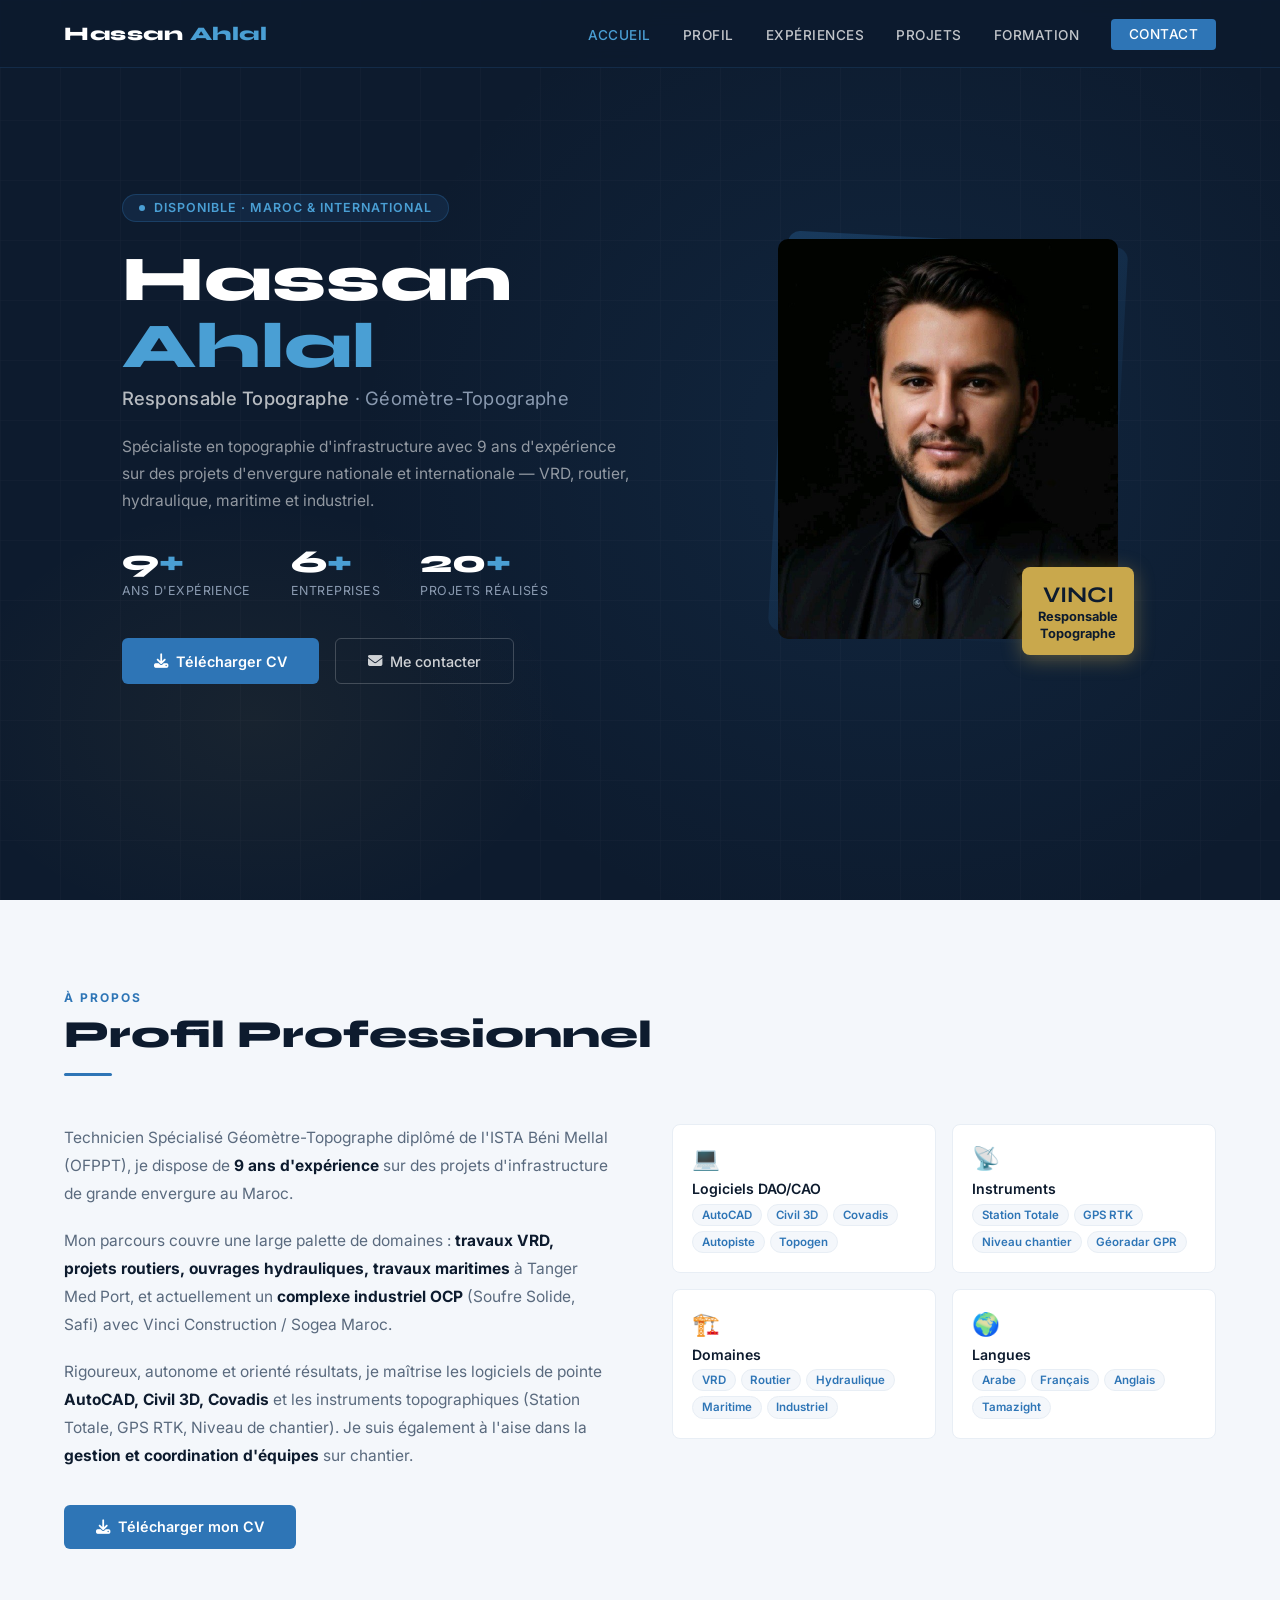
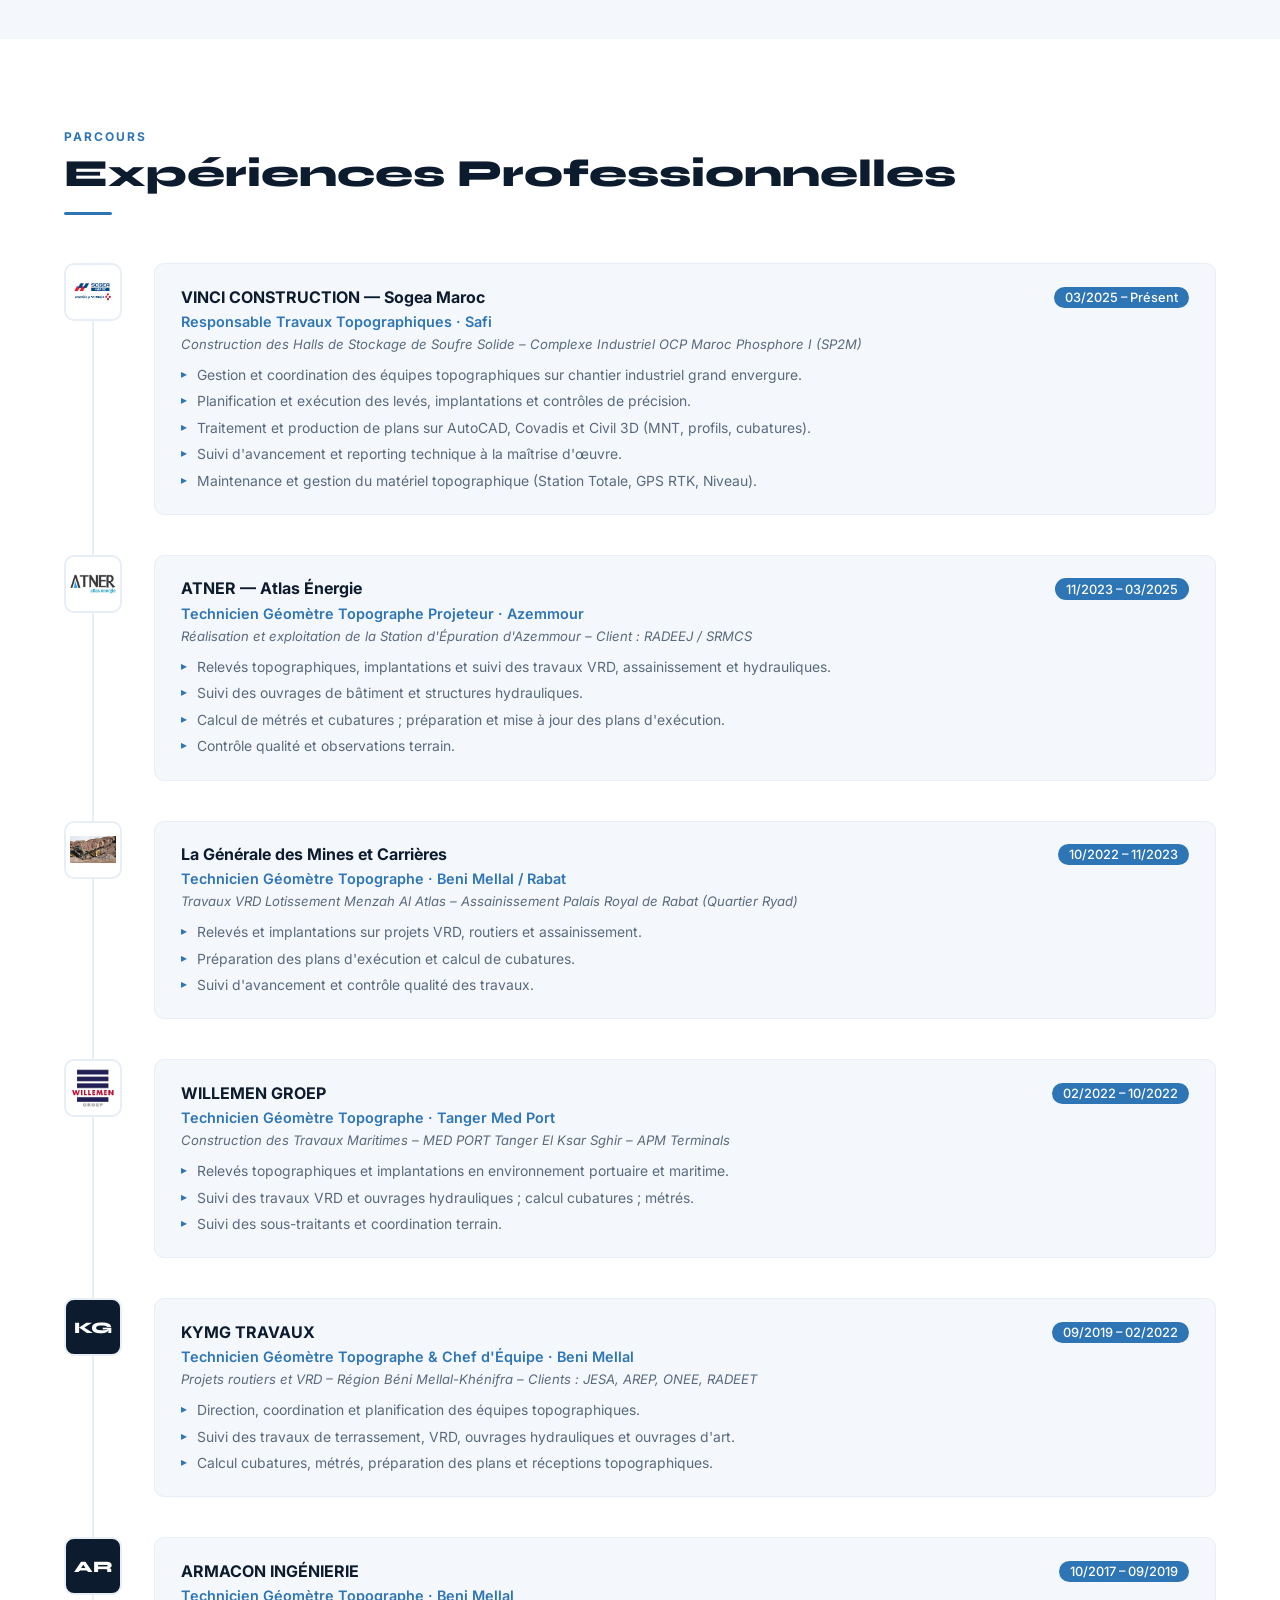
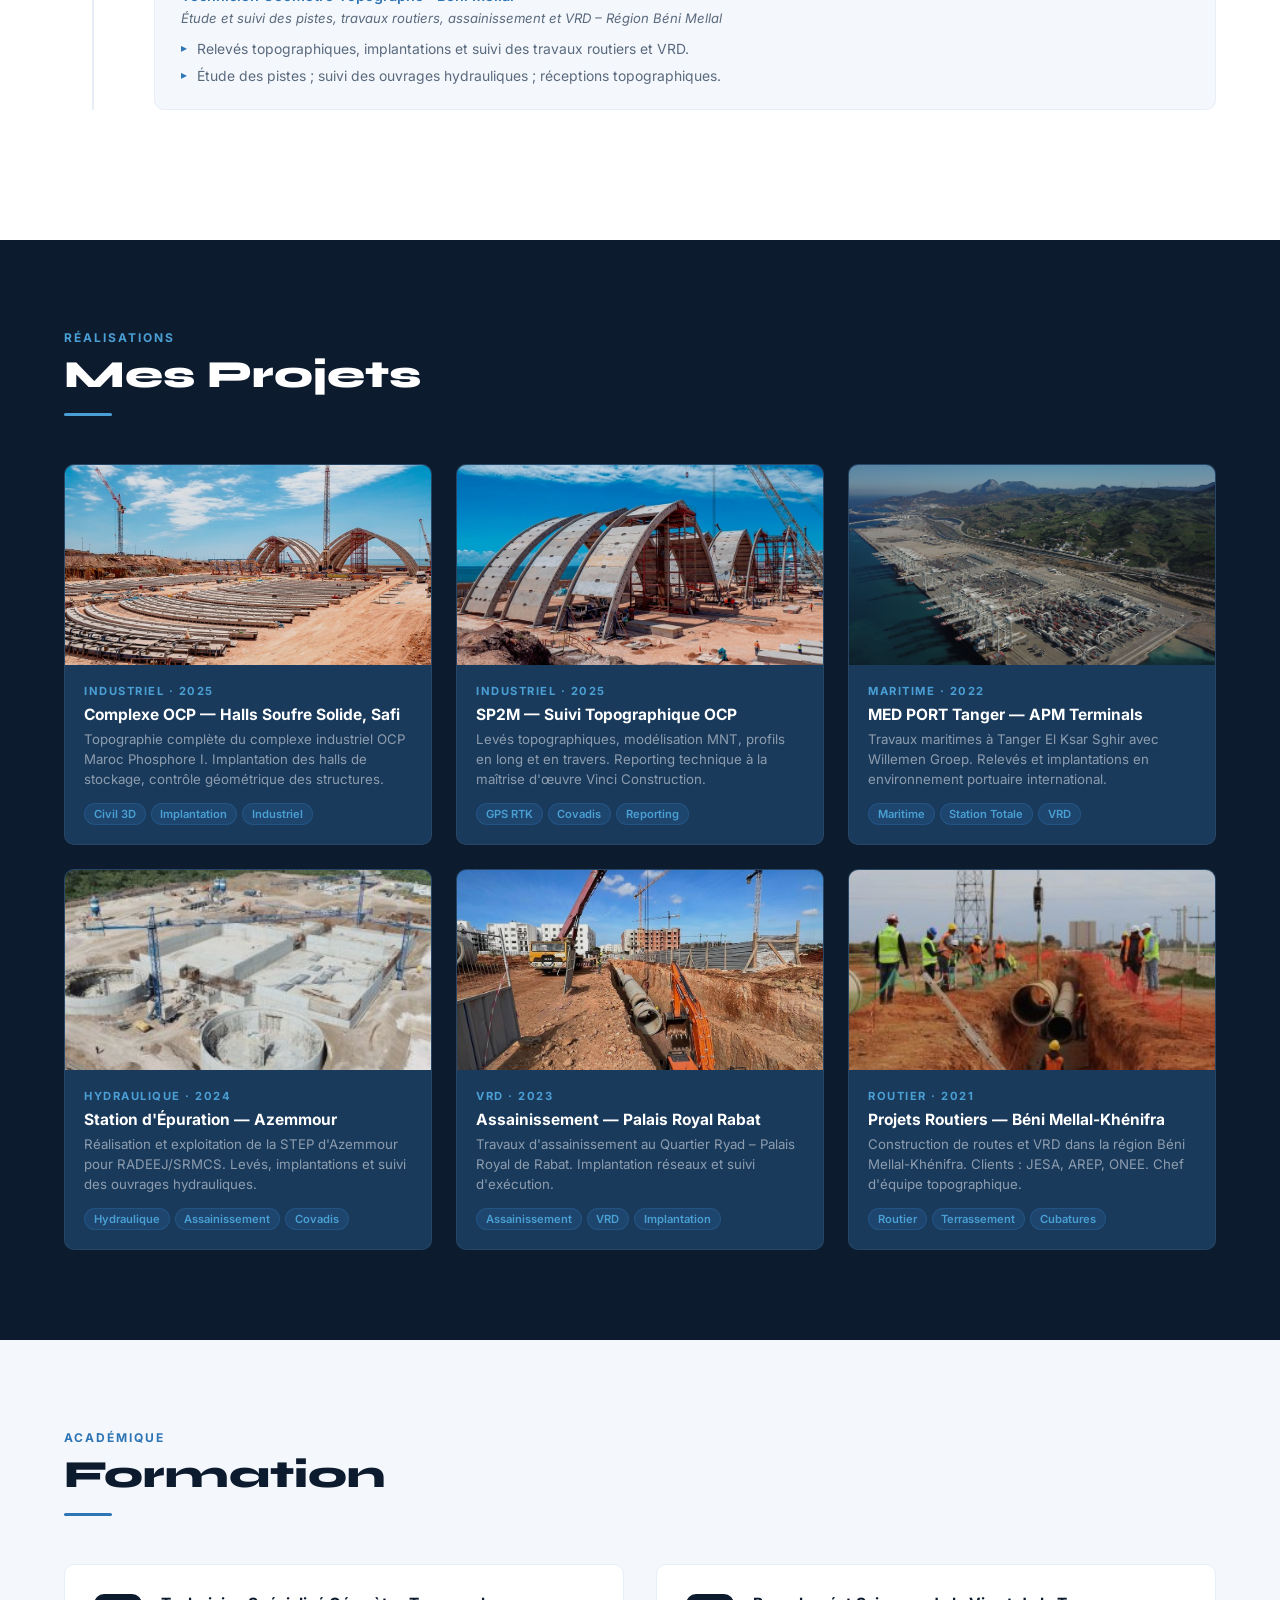
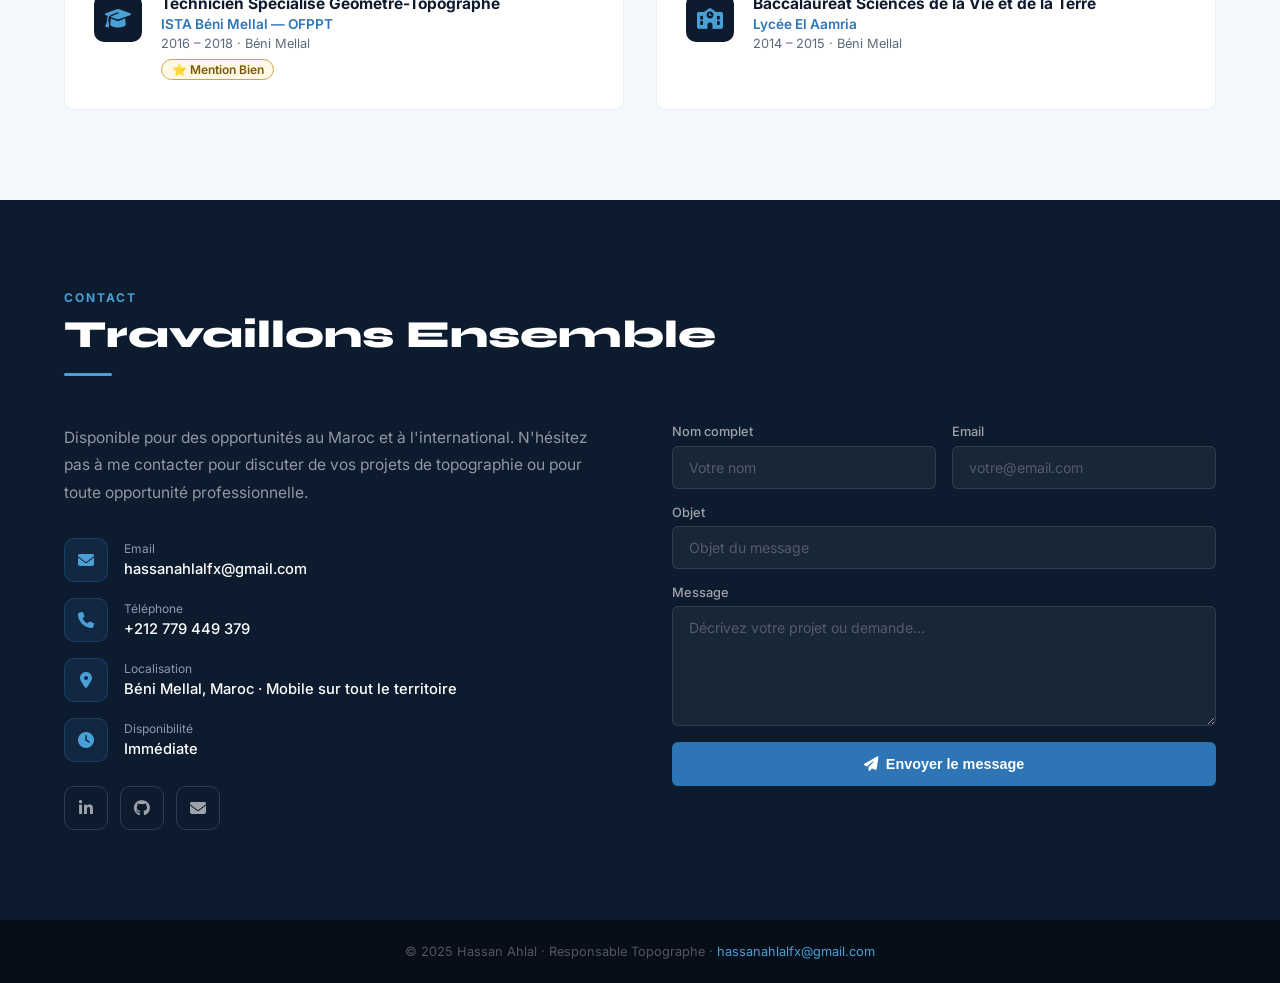
==== commit 7e2417a5: "Add files via upload" ====
--- a/index.html
+++ b/index.html
@@ -602,7 +602,7 @@
 
       <!-- VINCI -->
       <div class="exp-item">
-        <div class="exp-dot"><img src="assets/logos/vinci.png" alt="Vinci" /></div>
+        <div class="exp-dot"><img src="assets/vinci.png" alt="Vinci" /></div>
         <div class="exp-body">
           <div class="exp-header">
             <span class="exp-company">VINCI CONSTRUCTION — Sogea Maroc</span>
@@ -622,7 +622,7 @@
 
       <!-- ATNER -->
       <div class="exp-item">
-        <div class="exp-dot"><img src="assets/logos/atner.png" alt="ATNER" /></div>
+        <div class="exp-dot"><img src="assets/atner.png" alt="ATNER" /></div>
         <div class="exp-body">
           <div class="exp-header">
             <span class="exp-company">ATNER — Atlas Énergie</span>
@@ -641,7 +641,7 @@
 
       <!-- GMC -->
       <div class="exp-item">
-        <div class="exp-dot"><img src="assets/logos/gmc.jpeg" alt="GMC" /></div>
+        <div class="exp-dot"><img src="assets/gmc.jpeg" alt="GMC" /></div>
         <div class="exp-body">
           <div class="exp-header">
             <span class="exp-company">La Générale des Mines et Carrières</span>
@@ -659,7 +659,7 @@
 
       <!-- WILLEMEN -->
       <div class="exp-item">
-        <div class="exp-dot"><img src="assets/logos/willemen.png" alt="Willemen" /></div>
+        <div class="exp-dot"><img src="assets/willemen.png" alt="Willemen" /></div>
         <div class="exp-body">
           <div class="exp-header">
             <span class="exp-company">WILLEMEN GROEP</span>
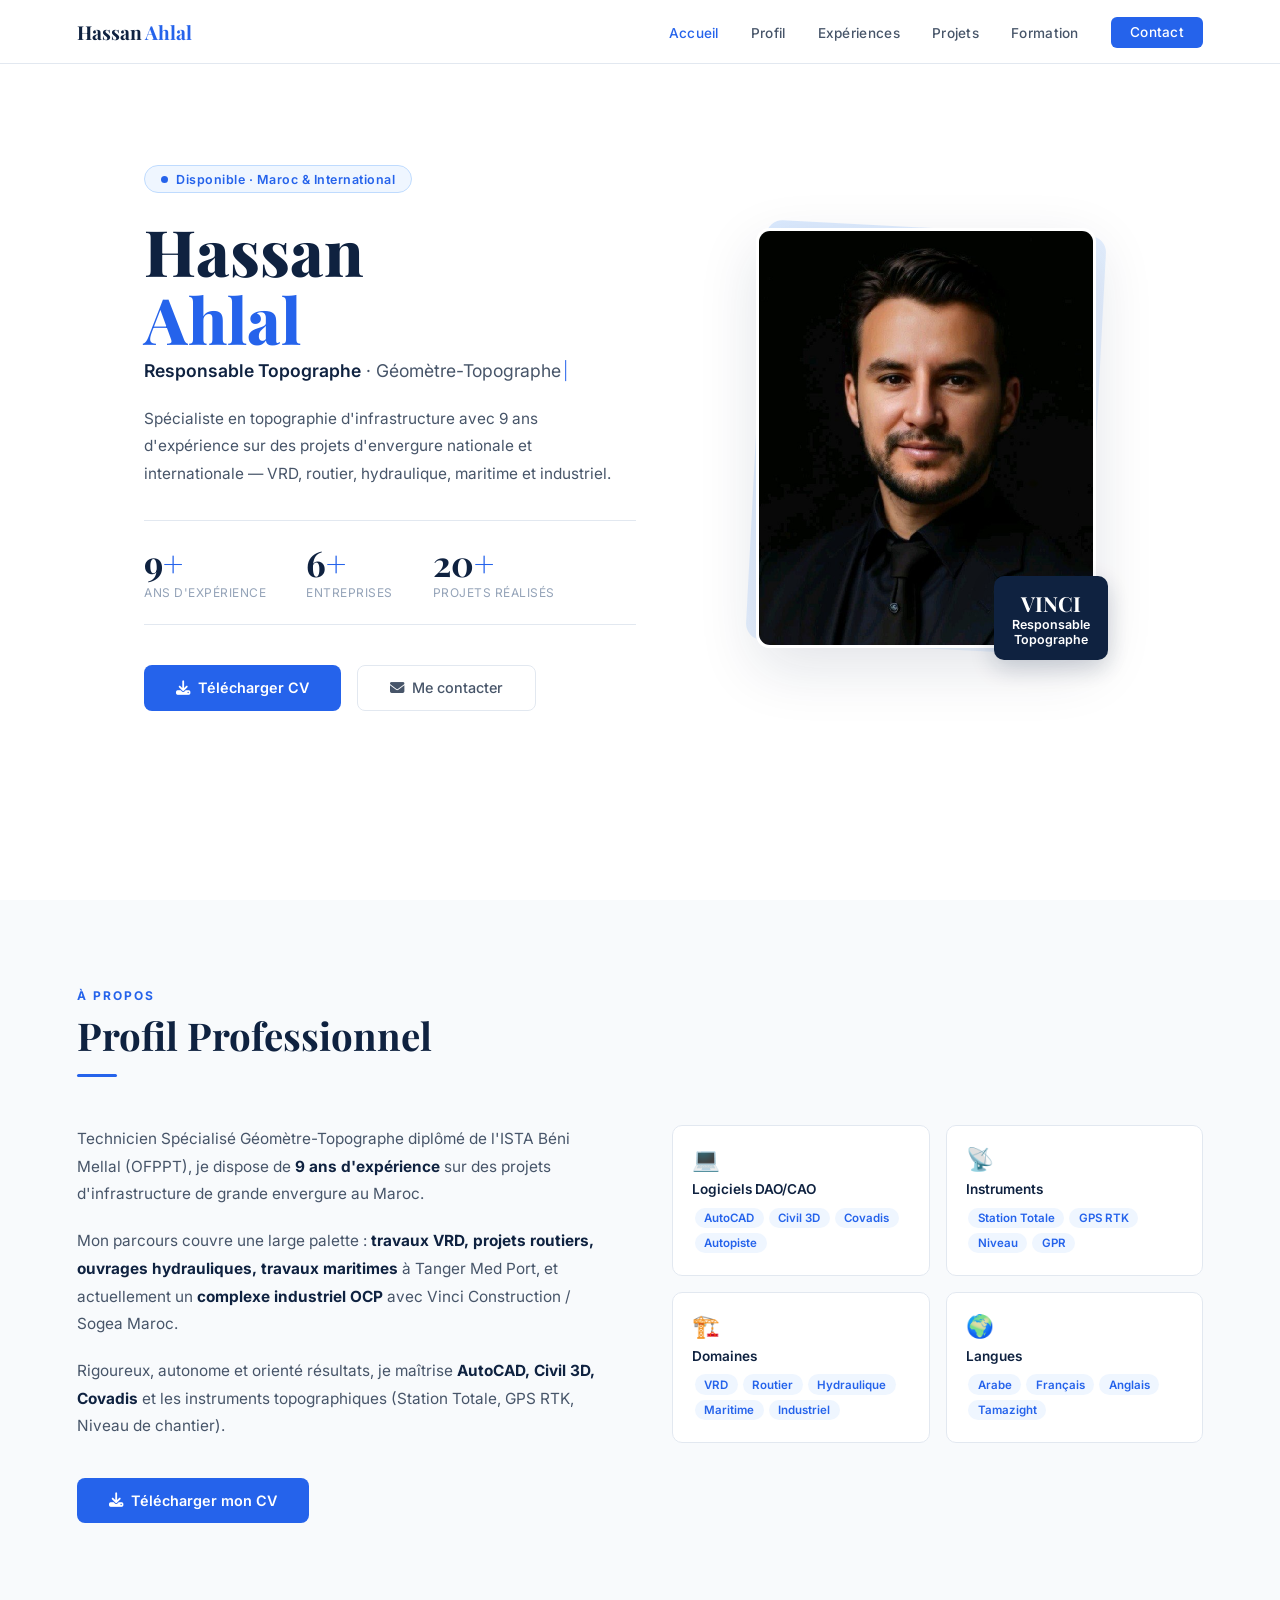
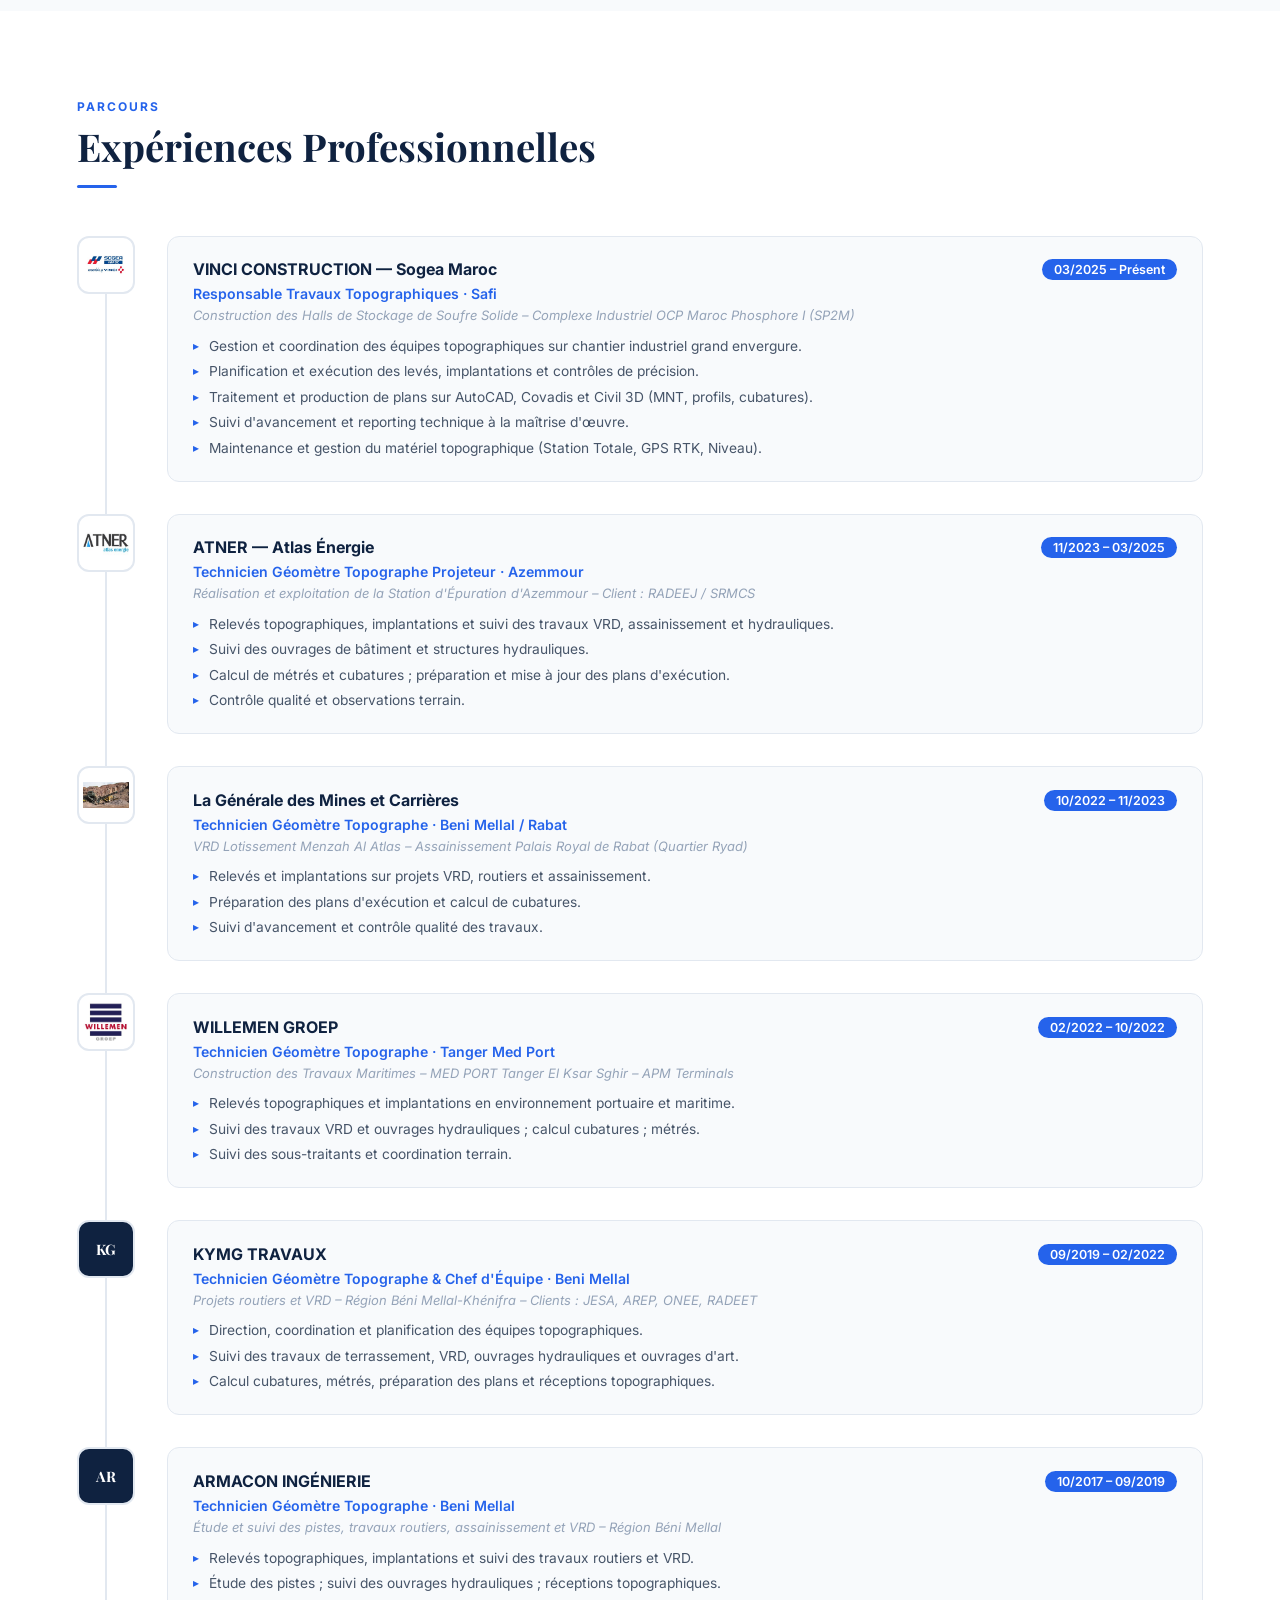
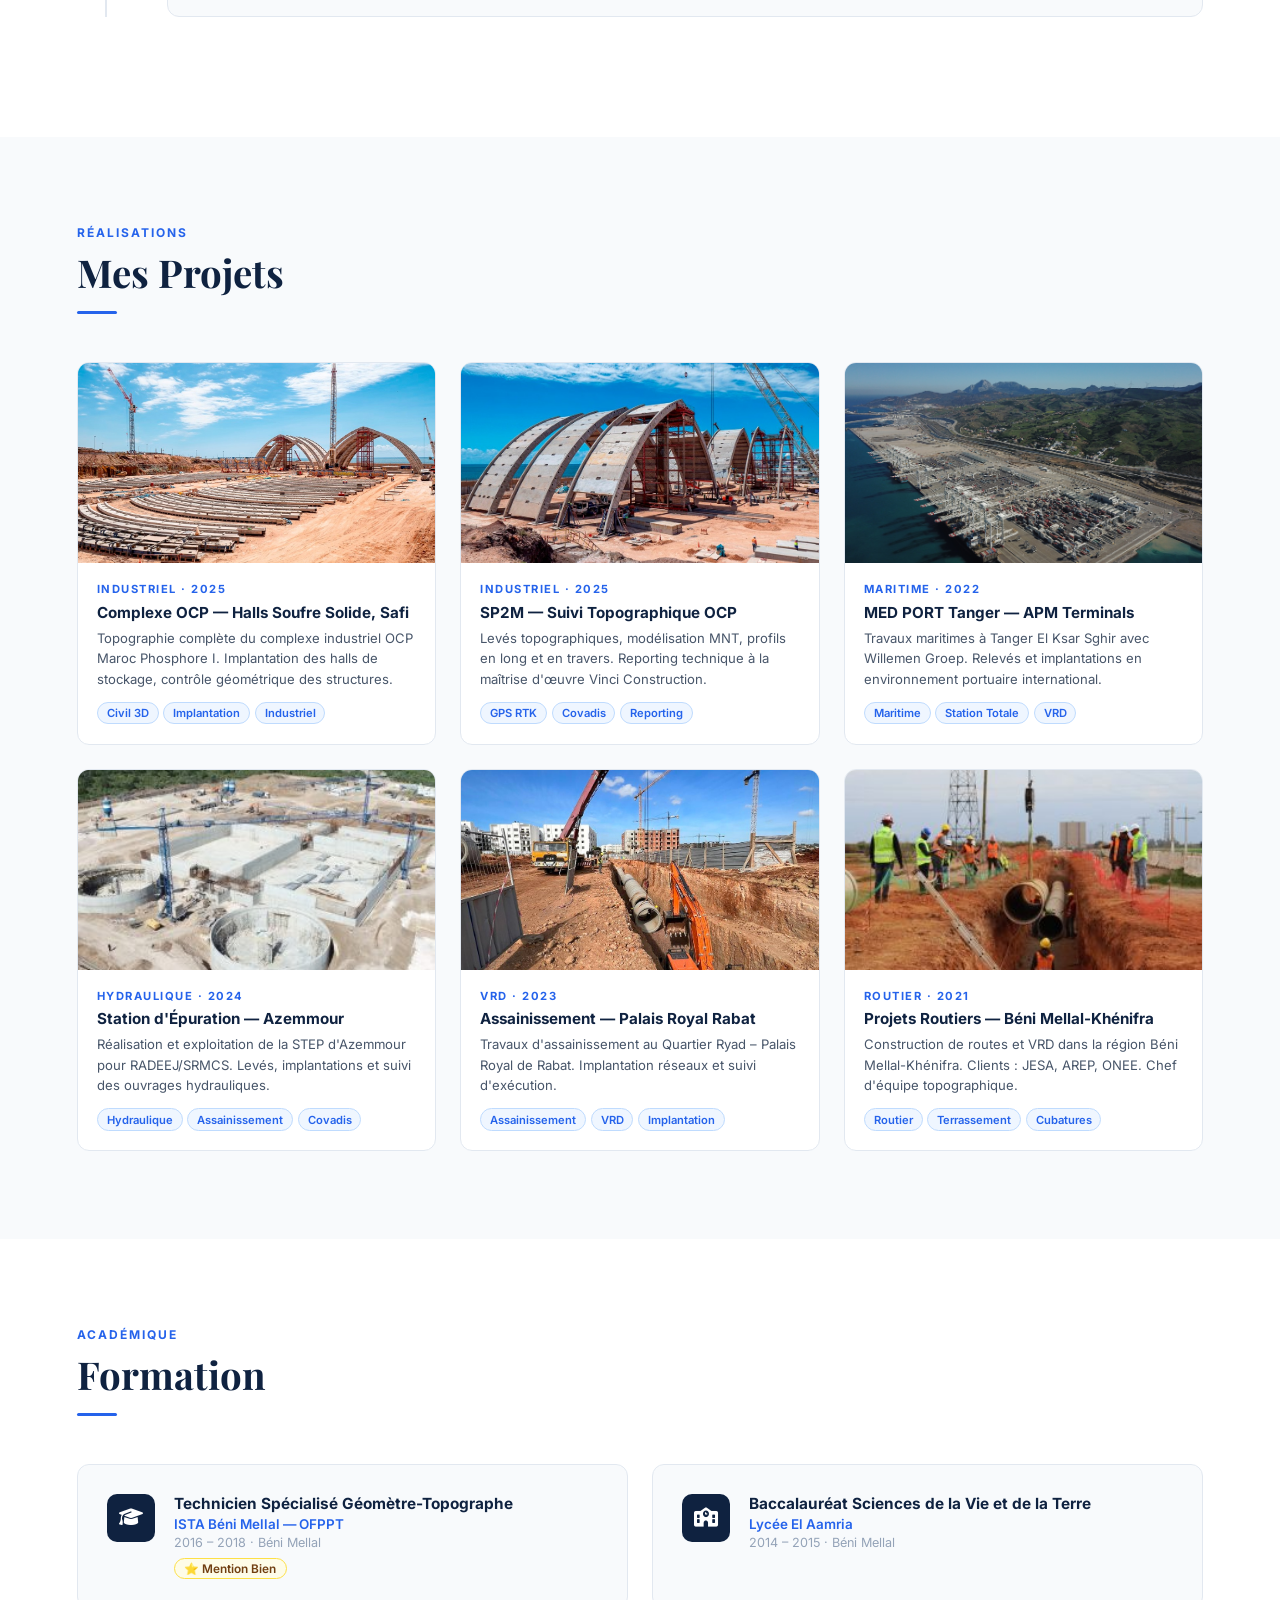
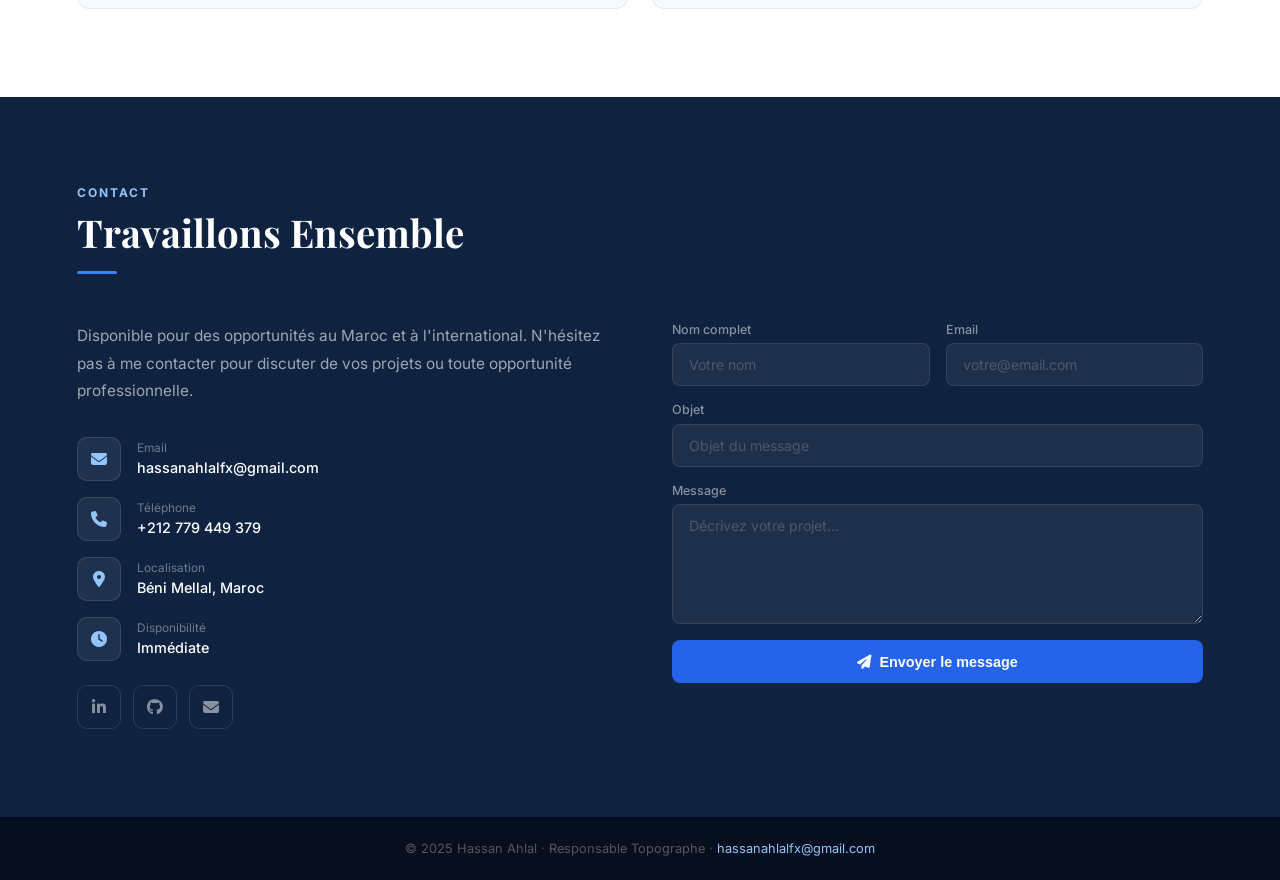
==== commit 32ec1705: "Update index.html" ====
--- a/index.html
+++ b/index.html
@@ -5,464 +5,358 @@
   <meta name="viewport" content="width=device-width, initial-scale=1.0" />
   <title>Hassan Ahlal | Responsable Topographe</title>
   <link rel="preconnect" href="https://fonts.googleapis.com" />
-  <link href="https://fonts.googleapis.com/css2?family=Inter:wght@300;400;500;600;700&family=Syne:wght@700;800&display=swap" rel="stylesheet" />
+  <link href="https://fonts.googleapis.com/css2?family=Inter:wght@300;400;500;600;700&family=Playfair+Display:wght@700;800&display=swap" rel="stylesheet" />
   <link rel="stylesheet" href="https://cdnjs.cloudflare.com/ajax/libs/font-awesome/6.5.0/css/all.min.css" />
   <style>
     *, *::before, *::after { box-sizing: border-box; margin: 0; padding: 0; }
-
     :root {
-      --navy: #0d1b2e;
-      --blue: #1a3a5c;
-      --accent: #2e75b6;
-      --accent-light: #4a9fd4;
-      --gold: #c9a84c;
+      --navy: #0f2240;
+      --blue: #1a56a0;
+      --accent: #2563eb;
+      --accent-light: #3b82f6;
+      --gold: #b8860b;
       --white: #ffffff;
-      --off-white: #f4f7fb;
-      --gray: #8a9ab0;
-      --light-gray: #e8eef5;
-      --text: #1a2535;
-      --text-light: #5a6a7e;
-    }
-
+      --off-white: #f8fafc;
+      --gray-100: #f1f5f9;
+      --gray-200: #e2e8f0;
+      --gray-400: #94a3b8;
+      --gray-600: #475569;
+      --text: #0f172a;
+    }
     html { scroll-behavior: smooth; }
-
-    body {
-      font-family: 'Inter', sans-serif;
-      color: var(--text);
-      background: var(--white);
-      overflow-x: hidden;
-    }
-
-    /* ─── NAVBAR ─── */
+    body { font-family: 'Inter', sans-serif; color: var(--text); background: var(--white); overflow-x: hidden; }
+
+    /* NAV */
     nav {
       position: fixed; top: 0; left: 0; right: 0; z-index: 1000;
-      background: rgba(13, 27, 46, 0.96);
+      background: rgba(255,255,255,0.95);
       backdrop-filter: blur(12px);
+      border-bottom: 1px solid var(--gray-200);
       display: flex; align-items: center; justify-content: space-between;
-      padding: 0 5%;
-      height: 68px;
-      border-bottom: 1px solid rgba(46,117,182,0.2);
-    }
-    .nav-logo {
-      font-family: 'Syne', sans-serif;
-      font-size: 1.2rem; font-weight: 800;
-      color: var(--white);
-      letter-spacing: 0.5px;
-    }
-    .nav-logo span { color: var(--accent-light); }
+      padding: 0 6%; height: 64px;
+    }
+    .nav-logo { font-family: 'Playfair Display', serif; font-size: 1.2rem; font-weight: 700; color: var(--navy); }
+    .nav-logo span { color: var(--accent); }
     .nav-links { display: flex; gap: 2rem; list-style: none; }
-    .nav-links a {
-      color: rgba(255,255,255,0.75);
-      text-decoration: none;
-      font-size: 0.85rem; font-weight: 500;
-      letter-spacing: 0.5px;
-      text-transform: uppercase;
-      transition: color 0.2s;
-    }
-    .nav-links a:hover { color: var(--accent-light); }
-    .nav-cta {
-      background: var(--accent);
-      color: var(--white) !important;
-      padding: 0.45rem 1.1rem;
-      border-radius: 4px;
-      transition: background 0.2s !important;
-    }
-    .nav-cta:hover { background: var(--accent-light) !important; color: var(--white) !important; }
-
-    /* ─── HERO ─── */
+    .nav-links a { color: var(--gray-600); text-decoration: none; font-size: 0.85rem; font-weight: 500; letter-spacing: 0.3px; transition: color 0.2s; }
+    .nav-links a:hover { color: var(--accent); }
+    .nav-cta { background: var(--accent) !important; color: var(--white) !important; padding: 0.45rem 1.2rem; border-radius: 6px; }
+    .nav-cta:hover { background: var(--accent-light) !important; }
+
+    /* HERO */
     #home {
-      min-height: 100vh;
-      background: var(--navy);
+      min-height: 100vh; padding-top: 64px;
+      background: var(--white);
       display: flex; align-items: center;
-      position: relative; overflow: hidden;
-      padding-top: 68px;
-    }
-    .hero-bg {
-      position: absolute; inset: 0;
-      background:
-        radial-gradient(ellipse 60% 80% at 70% 50%, rgba(46,117,182,0.12) 0%, transparent 70%),
-        radial-gradient(ellipse 40% 40% at 20% 80%, rgba(201,168,76,0.06) 0%, transparent 60%);
-    }
-    .hero-grid {
-      position: absolute; inset: 0; opacity: 0.04;
-      background-image: linear-gradient(rgba(255,255,255,.5) 1px, transparent 1px),
-        linear-gradient(90deg, rgba(255,255,255,.5) 1px, transparent 1px);
-      background-size: 60px 60px;
     }
     .hero-inner {
-      position: relative; z-index: 1;
-      max-width: 1200px; margin: 0 auto;
-      padding: 0 5%;
+      max-width: 1200px; margin: 0 auto; padding: 0 6%;
       display: grid; grid-template-columns: 1fr 420px;
-      gap: 4rem; align-items: center;
-      width: 100%;
-    }
-    .hero-eyebrow {
-      display: inline-flex; align-items: center; gap: 0.6rem;
-      background: rgba(46,117,182,0.15);
-      border: 1px solid rgba(46,117,182,0.3);
-      border-radius: 100px;
-      padding: 0.35rem 1rem;
-      font-size: 0.78rem; font-weight: 600;
-      color: var(--accent-light);
-      letter-spacing: 1px; text-transform: uppercase;
-      margin-bottom: 1.5rem;
-    }
-    .hero-eyebrow::before {
-      content: ''; width: 6px; height: 6px;
-      background: var(--accent-light);
-      border-radius: 50%;
-      animation: pulse 2s infinite;
-    }
-    @keyframes pulse {
-      0%,100% { opacity: 1; transform: scale(1); }
-      50% { opacity: 0.4; transform: scale(1.4); }
-    }
+      gap: 5rem; align-items: center; width: 100%;
+    }
+    .hero-tag {
+      display: inline-flex; align-items: center; gap: 0.5rem;
+      background: #eff6ff; border: 1px solid #bfdbfe;
+      color: var(--accent); font-size: 0.78rem; font-weight: 600;
+      padding: 0.35rem 1rem; border-radius: 100px;
+      letter-spacing: 0.5px; margin-bottom: 1.5rem;
+    }
+    .hero-tag::before { content:''; width:7px; height:7px; background:var(--accent); border-radius:50%; animation: blink 2s infinite; }
+    @keyframes blink { 0%,100%{opacity:1} 50%{opacity:0.3} }
     .hero-name {
-      font-family: 'Syne', sans-serif;
-      font-size: clamp(2.8rem, 5vw, 4.2rem);
-      font-weight: 800; color: var(--white);
-      line-height: 1.05; margin-bottom: 0.4rem;
-    }
-    .hero-name span { color: var(--accent-light); }
-    .hero-title {
-      font-size: 1.15rem; font-weight: 400;
-      color: var(--gray); margin-bottom: 1.5rem;
-      letter-spacing: 0.3px;
-    }
-    .hero-title strong { color: rgba(255,255,255,0.7); font-weight: 500; }
-    .hero-desc {
-      font-size: 0.97rem; line-height: 1.75;
-      color: rgba(255,255,255,0.55);
-      max-width: 520px; margin-bottom: 2rem;
-    }
-    .hero-stats {
-      display: flex; gap: 2.5rem; margin-bottom: 2.5rem;
-    }
-    .stat-val {
-      font-family: 'Syne', sans-serif;
-      font-size: 2rem; font-weight: 800;
-      color: var(--white); line-height: 1;
-    }
-    .stat-val span { color: var(--accent-light); }
-    .stat-label { font-size: 0.78rem; color: var(--gray); margin-top: 0.3rem; text-transform: uppercase; letter-spacing: 0.5px; }
-    .hero-actions { display: flex; gap: 1rem; flex-wrap: wrap; }
+      font-family: 'Playfair Display', serif;
+      font-size: clamp(3rem, 5vw, 4.5rem);
+      font-weight: 800; color: var(--navy);
+      line-height: 1.05; margin-bottom: 0.5rem;
+    }
+    .hero-name span { color: var(--accent); }
+    .hero-role { font-size: 1.1rem; color: var(--gray-600); font-weight: 400; margin-bottom: 1.5rem; }
+    .hero-role strong { color: var(--navy); font-weight: 600; }
+    .hero-desc { font-size: 0.96rem; line-height: 1.8; color: var(--gray-600); max-width: 500px; margin-bottom: 2rem; }
+    .hero-stats { display: flex; gap: 2.5rem; margin-bottom: 2.5rem; padding: 1.5rem 0; border-top: 1px solid var(--gray-200); border-bottom: 1px solid var(--gray-200); }
+    .stat-num { font-family: 'Playfair Display', serif; font-size: 2.2rem; font-weight: 700; color: var(--navy); line-height: 1; }
+    .stat-num span { color: var(--accent); }
+    .stat-label { font-size: 0.75rem; color: var(--gray-400); margin-top: 0.3rem; text-transform: uppercase; letter-spacing: 0.5px; }
+    .hero-btns { display: flex; gap: 1rem; }
     .btn-primary {
-      background: var(--accent);
-      color: var(--white);
-      padding: 0.85rem 2rem;
-      border-radius: 6px; font-weight: 600;
-      font-size: 0.9rem; text-decoration: none;
+      background: var(--accent); color: var(--white);
+      padding: 0.85rem 2rem; border-radius: 8px;
+      font-weight: 600; font-size: 0.9rem; text-decoration: none;
       display: inline-flex; align-items: center; gap: 0.5rem;
-      transition: background 0.2s, transform 0.2s;
+      transition: background 0.2s, transform 0.2s; border: none; cursor: pointer;
     }
     .btn-primary:hover { background: var(--accent-light); transform: translateY(-2px); }
     .btn-outline {
-      border: 1px solid rgba(255,255,255,0.2);
-      color: rgba(255,255,255,0.8);
-      padding: 0.85rem 2rem;
-      border-radius: 6px; font-weight: 500;
-      font-size: 0.9rem; text-decoration: none;
+      border: 1.5px solid var(--gray-200); color: var(--gray-600);
+      padding: 0.85rem 2rem; border-radius: 8px;
+      font-weight: 500; font-size: 0.9rem; text-decoration: none;
       display: inline-flex; align-items: center; gap: 0.5rem;
       transition: border-color 0.2s, color 0.2s, transform 0.2s;
     }
-    .btn-outline:hover { border-color: var(--accent-light); color: var(--accent-light); transform: translateY(-2px); }
+    .btn-outline:hover { border-color: var(--accent); color: var(--accent); transform: translateY(-2px); }
 
     /* Hero photo */
-    .hero-photo-wrap {
-      position: relative;
-      display: flex; justify-content: center;
-    }
-    .hero-photo-frame {
-      position: relative; width: 340px; height: 400px;
-    }
+    .hero-photo-wrap { position: relative; display: flex; justify-content: center; }
+    .hero-photo-frame { position: relative; width: 340px; height: 420px; }
     .hero-photo-bg {
-      position: absolute; inset: 0;
-      background: linear-gradient(135deg, var(--accent) 0%, var(--navy) 100%);
-      border-radius: 12px;
+      position: absolute; inset: 0; border-radius: 16px;
+      background: linear-gradient(135deg, #dbeafe 0%, #eff6ff 100%);
       transform: rotate(3deg);
-      opacity: 0.3;
     }
     .hero-photo {
-      position: absolute; inset: 0;
-      width: 100%; height: 100%;
+      position: absolute; inset: 0; width: 100%; height: 100%;
       object-fit: cover; object-position: center top;
-      border-radius: 10px;
-      filter: grayscale(10%);
+      border-radius: 14px; border: 3px solid var(--white);
+      box-shadow: 0 20px 60px rgba(15,34,64,0.12);
     }
     .hero-badge {
-      position: absolute; bottom: -16px; right: -16px;
-      background: var(--gold);
-      color: var(--navy);
-      border-radius: 8px;
-      padding: 0.8rem 1rem;
-      font-weight: 700; font-size: 0.8rem;
-      text-align: center; line-height: 1.3;
-      box-shadow: 0 4px 20px rgba(201,168,76,0.4);
-    }
-    .hero-badge .big { font-family: 'Syne', sans-serif; font-size: 1.4rem; display: block; }
-
-    /* ─── SECTION BASE ─── */
-    section { padding: 90px 5%; }
+      position: absolute; bottom: -12px; right: -12px;
+      background: var(--navy); color: var(--white);
+      border-radius: 10px; padding: 0.8rem 1.1rem;
+      font-size: 0.78rem; font-weight: 600; text-align: center;
+      box-shadow: 0 8px 24px rgba(15,34,64,0.2);
+    }
+    .hero-badge .big { font-family: 'Playfair Display', serif; font-size: 1.3rem; display: block; font-weight: 700; }
+
+    /* SECTIONS */
+    section { padding: 88px 6%; }
     .section-inner { max-width: 1200px; margin: 0 auto; }
-    .section-eyebrow {
-      font-size: 0.75rem; font-weight: 700;
-      letter-spacing: 2px; text-transform: uppercase;
-      color: var(--accent); margin-bottom: 0.5rem;
-    }
-    .section-title {
-      font-family: 'Syne', sans-serif;
-      font-size: clamp(1.8rem, 3vw, 2.4rem);
-      font-weight: 800; color: var(--navy);
-      line-height: 1.15; margin-bottom: 1rem;
-    }
-    .section-line {
-      width: 48px; height: 3px;
-      background: var(--accent);
-      border-radius: 2px; margin-bottom: 3rem;
-    }
-
-    /* ─── ABOUT ─── */
+    .section-eyebrow { font-size: 0.75rem; font-weight: 700; letter-spacing: 2px; text-transform: uppercase; color: var(--accent); margin-bottom: 0.4rem; }
+    .section-title { font-family: 'Playfair Display', serif; font-size: clamp(1.8rem, 3vw, 2.4rem); font-weight: 700; color: var(--navy); margin-bottom: 0.8rem; }
+    .section-line { width: 40px; height: 3px; background: var(--accent); border-radius: 2px; margin-bottom: 3rem; }
+
+    /* ABOUT */
     #about { background: var(--off-white); }
-    .about-grid {
-      display: grid; grid-template-columns: 1fr 1fr;
-      gap: 4rem; align-items: start;
-    }
-    .about-text p {
-      font-size: 0.97rem; line-height: 1.8;
-      color: var(--text-light); margin-bottom: 1.2rem;
-    }
+    .about-grid { display: grid; grid-template-columns: 1fr 1fr; gap: 4rem; align-items: start; }
+    .about-text p { font-size: 0.96rem; line-height: 1.8; color: var(--gray-600); margin-bottom: 1.2rem; }
     .about-text p strong { color: var(--navy); }
-    .skills-grid {
-      display: grid; grid-template-columns: 1fr 1fr;
-      gap: 1rem;
-    }
+    .skills-grid { display: grid; grid-template-columns: 1fr 1fr; gap: 1rem; }
     .skill-card {
-      background: var(--white);
-      border: 1px solid var(--light-gray);
-      border-radius: 8px; padding: 1.2rem;
+      background: var(--white); border: 1.5px solid var(--gray-200);
+      border-radius: 10px; padding: 1.2rem;
       transition: border-color 0.2s, box-shadow 0.2s;
     }
-    .skill-card:hover { border-color: var(--accent); box-shadow: 0 4px 16px rgba(46,117,182,0.08); }
+    .skill-card:hover { border-color: var(--accent); box-shadow: 0 4px 16px rgba(37,99,235,0.08); }
     .skill-card-icon { font-size: 1.4rem; margin-bottom: 0.5rem; }
-    .skill-card-title { font-weight: 600; font-size: 0.88rem; color: var(--navy); margin-bottom: 0.4rem; }
-    .skill-card-tags { display: flex; flex-wrap: wrap; gap: 0.3rem; }
-    .tag {
-      background: var(--off-white);
-      color: var(--accent);
-      font-size: 0.72rem; font-weight: 600;
-      padding: 0.2rem 0.55rem;
-      border-radius: 100px;
-      border: 1px solid var(--light-gray);
-    }
-
-    /* ─── EXPERIENCE ─── */
+    .skill-card-title { font-weight: 600; font-size: 0.85rem; color: var(--navy); margin-bottom: 0.5rem; }
+    .tag { background: #eff6ff; color: var(--accent); font-size: 0.72rem; font-weight: 600; padding: 0.2rem 0.6rem; border-radius: 100px; display: inline-block; margin: 0.15rem; }
+
+    /* EXPERIENCE */
     #experiences { background: var(--white); }
     .exp-timeline { position: relative; }
-    .exp-timeline::before {
-      content: '';
-      position: absolute; left: 28px; top: 0; bottom: 0;
-      width: 2px; background: var(--light-gray);
-    }
-    .exp-item {
-      display: flex; gap: 2rem;
-      margin-bottom: 2.5rem; position: relative;
-    }
+    .exp-timeline::before { content: ''; position: absolute; left: 28px; top: 0; bottom: 0; width: 2px; background: var(--gray-200); }
+    .exp-item { display: flex; gap: 2rem; margin-bottom: 2rem; position: relative; }
     .exp-dot {
       flex-shrink: 0; width: 58px; height: 58px;
-      background: var(--white);
-      border: 2px solid var(--light-gray);
-      border-radius: 10px;
-      display: flex; align-items: center; justify-content: center;
-      overflow: hidden; z-index: 1;
-      transition: border-color 0.2s;
+      background: var(--white); border: 2px solid var(--gray-200);
+      border-radius: 12px; display: flex; align-items: center; justify-content: center;
+      overflow: hidden; z-index: 1; transition: border-color 0.2s;
     }
     .exp-dot img { width: 46px; height: 46px; object-fit: contain; }
-    .exp-dot.no-logo {
-      background: var(--navy);
-      font-family: 'Syne', sans-serif;
-      font-weight: 800; font-size: 1rem;
-      color: var(--white);
-    }
+    .exp-dot.no-logo { background: var(--navy); font-family: 'Playfair Display', serif; font-weight: 700; font-size: 0.9rem; color: var(--white); }
     .exp-item:hover .exp-dot { border-color: var(--accent); }
     .exp-body {
-      flex: 1;
-      background: var(--off-white);
-      border: 1px solid var(--light-gray);
-      border-radius: 10px; padding: 1.4rem 1.6rem;
-      transition: border-color 0.2s, box-shadow 0.2s;
-    }
-    .exp-item:hover .exp-body { border-color: rgba(46,117,182,0.3); box-shadow: 0 4px 20px rgba(46,117,182,0.06); }
+      flex: 1; background: var(--off-white);
+      border: 1.5px solid var(--gray-200); border-radius: 12px;
+      padding: 1.4rem 1.6rem; transition: border-color 0.2s, box-shadow 0.2s;
+    }
+    .exp-item:hover .exp-body { border-color: #bfdbfe; box-shadow: 0 4px 20px rgba(37,99,235,0.06); }
     .exp-header { display: flex; justify-content: space-between; align-items: flex-start; flex-wrap: wrap; gap: 0.5rem; margin-bottom: 0.3rem; }
     .exp-company { font-weight: 700; font-size: 1rem; color: var(--navy); }
-    .exp-period {
-      font-size: 0.8rem; font-weight: 500;
-      color: var(--white); background: var(--accent);
-      padding: 0.2rem 0.7rem; border-radius: 100px;
-    }
-    .exp-role { font-size: 0.9rem; color: var(--accent); font-weight: 600; margin-bottom: 0.4rem; }
-    .exp-project { font-size: 0.82rem; color: var(--text-light); font-style: italic; margin-bottom: 0.8rem; }
-    .exp-missions { list-style: none; display: flex; flex-direction: column; gap: 0.35rem; }
-    .exp-missions li {
-      font-size: 0.87rem; color: var(--text-light); line-height: 1.5;
-      padding-left: 1rem; position: relative;
-    }
-    .exp-missions li::before {
-      content: '▸'; color: var(--accent);
-      position: absolute; left: 0; font-size: 0.75rem;
-    }
-
-    /* ─── PROJECTS ─── */
-    #projects { background: var(--navy); }
-    #projects .section-title { color: var(--white); }
-    #projects .section-eyebrow { color: var(--accent-light); }
-    .projects-grid {
-      display: grid; grid-template-columns: repeat(3, 1fr);
-      gap: 1.5rem;
-    }
+    .exp-period { font-size: 0.78rem; font-weight: 600; color: var(--white); background: var(--accent); padding: 0.2rem 0.75rem; border-radius: 100px; }
+    .exp-role { font-size: 0.88rem; color: var(--accent); font-weight: 600; margin-bottom: 0.3rem; }
+    .exp-project { font-size: 0.81rem; color: var(--gray-400); font-style: italic; margin-bottom: 0.8rem; }
+    .exp-missions { list-style: none; display: flex; flex-direction: column; gap: 0.3rem; }
+    .exp-missions li { font-size: 0.86rem; color: var(--gray-600); line-height: 1.5; padding-left: 1rem; position: relative; }
+    .exp-missions li::before { content: '▸'; color: var(--accent); position: absolute; left: 0; font-size: 0.72rem; top: 2px; }
+
+    /* PROJECTS */
+    #projects { background: var(--off-white); }
+    .projects-grid { display: grid; grid-template-columns: repeat(3, 1fr); gap: 1.5rem; }
     .project-card {
-      border-radius: 10px; overflow: hidden;
-      background: var(--blue);
-      border: 1px solid rgba(255,255,255,0.06);
-      transition: transform 0.3s, box-shadow 0.3s;
-      cursor: default;
-    }
-    .project-card:hover { transform: translateY(-6px); box-shadow: 0 20px 40px rgba(0,0,0,0.4); }
-    .project-img {
-      width: 100%; height: 200px;
-      object-fit: cover;
-      display: block;
-      filter: brightness(0.9);
-      transition: filter 0.3s;
-    }
-    .project-card:hover .project-img { filter: brightness(1); }
+      background: var(--white); border: 1.5px solid var(--gray-200);
+      border-radius: 12px; overflow: hidden;
+      transition: transform 0.3s, box-shadow 0.3s, border-color 0.3s;
+    }
+    .project-card:hover { transform: translateY(-6px); box-shadow: 0 20px 40px rgba(15,34,64,0.1); border-color: #bfdbfe; }
+    .project-img { width: 100%; height: 200px; object-fit: cover; display: block; transition: transform 0.4s; }
+    .project-card:hover .project-img { transform: scale(1.03); }
+    .project-img-wrap { overflow: hidden; }
     .project-info { padding: 1.2rem; }
-    .project-cat {
-      font-size: 0.7rem; font-weight: 700;
-      letter-spacing: 1.5px; text-transform: uppercase;
-      color: var(--accent-light); margin-bottom: 0.4rem;
-    }
-    .project-name { font-weight: 700; font-size: 0.97rem; color: var(--white); margin-bottom: 0.4rem; }
-    .project-desc { font-size: 0.83rem; color: rgba(255,255,255,0.5); line-height: 1.5; margin-bottom: 0.8rem; }
+    .project-cat { font-size: 0.7rem; font-weight: 700; letter-spacing: 1.5px; text-transform: uppercase; color: var(--accent); margin-bottom: 0.4rem; }
+    .project-name { font-weight: 700; font-size: 0.95rem; color: var(--navy); margin-bottom: 0.4rem; }
+    .project-desc { font-size: 0.82rem; color: var(--gray-600); line-height: 1.55; margin-bottom: 0.8rem; }
     .project-tags { display: flex; flex-wrap: wrap; gap: 0.3rem; }
-    .project-tag {
-      background: rgba(46,117,182,0.2);
-      border: 1px solid rgba(46,117,182,0.3);
-      color: var(--accent-light);
-      font-size: 0.7rem; font-weight: 600;
-      padding: 0.2rem 0.55rem; border-radius: 100px;
-    }
-
-    /* ─── FORMATION ─── */
-    #formation { background: var(--off-white); }
-    .formation-grid { display: grid; grid-template-columns: 1fr 1fr; gap: 2rem; }
+    .project-tag { background: #eff6ff; border: 1px solid #bfdbfe; color: var(--accent); font-size: 0.7rem; font-weight: 600; padding: 0.2rem 0.55rem; border-radius: 100px; }
+
+    /* FORMATION */
+    #formation { background: var(--white); }
+    .formation-grid { display: grid; grid-template-columns: 1fr 1fr; gap: 1.5rem; }
     .formation-card {
-      background: var(--white);
-      border: 1px solid var(--light-gray);
-      border-radius: 10px; padding: 1.8rem;
+      background: var(--off-white); border: 1.5px solid var(--gray-200);
+      border-radius: 12px; padding: 1.8rem;
       display: flex; gap: 1.2rem; align-items: flex-start;
       transition: border-color 0.2s, box-shadow 0.2s;
     }
-    .formation-card:hover { border-color: var(--accent); box-shadow: 0 4px 20px rgba(46,117,182,0.08); }
-    .formation-icon {
-      width: 48px; height: 48px; flex-shrink: 0;
-      background: var(--navy);
-      border-radius: 10px;
-      display: flex; align-items: center; justify-content: center;
-      color: var(--accent-light); font-size: 1.3rem;
-    }
-    .formation-title { font-weight: 700; font-size: 0.97rem; color: var(--navy); margin-bottom: 0.2rem; }
-    .formation-school { font-size: 0.85rem; color: var(--accent); font-weight: 600; margin-bottom: 0.2rem; }
-    .formation-year { font-size: 0.8rem; color: var(--text-light); }
-    .formation-mention {
-      display: inline-block; margin-top: 0.5rem;
-      background: #fff8e6; border: 1px solid var(--gold);
-      color: #7a5c00; font-size: 0.75rem; font-weight: 600;
-      padding: 0.15rem 0.6rem; border-radius: 100px;
-    }
-
-    /* ─── CONTACT ─── */
+    .formation-card:hover { border-color: #bfdbfe; box-shadow: 0 4px 20px rgba(37,99,235,0.06); }
+    .formation-icon { width: 48px; height: 48px; flex-shrink: 0; background: var(--navy); border-radius: 10px; display: flex; align-items: center; justify-content: center; color: white; font-size: 1.2rem; }
+    .formation-title { font-weight: 700; font-size: 0.96rem; color: var(--navy); margin-bottom: 0.2rem; }
+    .formation-school { font-size: 0.84rem; color: var(--accent); font-weight: 600; margin-bottom: 0.2rem; }
+    .formation-year { font-size: 0.79rem; color: var(--gray-400); }
+    .formation-mention { display: inline-block; margin-top: 0.5rem; background: #fefce8; border: 1px solid #fde047; color: #713f12; font-size: 0.74rem; font-weight: 600; padding: 0.15rem 0.6rem; border-radius: 100px; }
+
+    /* CONTACT */
     #contact { background: var(--navy); }
+    #contact .section-eyebrow { color: #93c5fd; }
     #contact .section-title { color: var(--white); }
-    #contact .section-eyebrow { color: var(--accent-light); }
+    #contact .section-line { background: #3b82f6; }
     .contact-grid { display: grid; grid-template-columns: 1fr 1fr; gap: 4rem; align-items: start; }
-    .contact-desc { font-size: 0.97rem; line-height: 1.75; color: rgba(255,255,255,0.55); margin-bottom: 2rem; }
+    .contact-desc { font-size: 0.96rem; line-height: 1.8; color: rgba(255,255,255,0.6); margin-bottom: 2rem; }
     .contact-items { display: flex; flex-direction: column; gap: 1rem; }
-    .contact-item {
-      display: flex; align-items: center; gap: 1rem;
-    }
-    .contact-item-icon {
-      width: 44px; height: 44px; flex-shrink: 0;
-      background: rgba(46,117,182,0.15);
-      border: 1px solid rgba(46,117,182,0.3);
-      border-radius: 10px;
-      display: flex; align-items: center; justify-content: center;
-      color: var(--accent-light); font-size: 1rem;
-    }
-    .contact-item-label { font-size: 0.75rem; color: var(--gray); margin-bottom: 0.1rem; }
-    .contact-item-val { font-size: 0.92rem; color: var(--white); font-weight: 500; text-decoration: none; }
-    .contact-item-val:hover { color: var(--accent-light); }
+    .contact-item { display: flex; align-items: center; gap: 1rem; }
+    .contact-item-icon { width: 44px; height: 44px; flex-shrink: 0; background: rgba(255,255,255,0.07); border: 1px solid rgba(255,255,255,0.12); border-radius: 10px; display: flex; align-items: center; justify-content: center; color: #93c5fd; font-size: 1rem; }
+    .contact-item-label { font-size: 0.74rem; color: rgba(255,255,255,0.4); margin-bottom: 0.1rem; }
+    .contact-item-val { font-size: 0.9rem; color: var(--white); font-weight: 500; text-decoration: none; }
+    .contact-item-val:hover { color: #93c5fd; }
     .contact-socials { display: flex; gap: 0.75rem; margin-top: 1.5rem; }
-    .social-btn {
-      width: 44px; height: 44px;
-      border: 1px solid rgba(255,255,255,0.15);
-      border-radius: 10px;
-      display: flex; align-items: center; justify-content: center;
-      color: rgba(255,255,255,0.6); font-size: 1rem;
-      text-decoration: none;
-      transition: border-color 0.2s, color 0.2s, background 0.2s;
-    }
-    .social-btn:hover { border-color: var(--accent-light); color: var(--accent-light); background: rgba(46,117,182,0.1); }
-
-    /* Contact form */
+    .social-btn { width: 44px; height: 44px; border: 1px solid rgba(255,255,255,0.12); border-radius: 10px; display: flex; align-items: center; justify-content: center; color: rgba(255,255,255,0.5); font-size: 1rem; text-decoration: none; transition: all 0.2s; }
+    .social-btn:hover { border-color: #93c5fd; color: #93c5fd; background: rgba(147,197,253,0.08); }
     .contact-form { display: flex; flex-direction: column; gap: 1rem; }
     .form-row { display: grid; grid-template-columns: 1fr 1fr; gap: 1rem; }
     .form-group { display: flex; flex-direction: column; gap: 0.4rem; }
-    .form-group label { font-size: 0.8rem; color: rgba(255,255,255,0.6); font-weight: 500; }
-    .form-group input,
-    .form-group textarea {
-      background: rgba(255,255,255,0.05);
-      border: 1px solid rgba(255,255,255,0.1);
-      border-radius: 6px; padding: 0.75rem 1rem;
-      color: var(--white); font-family: 'Inter', sans-serif;
-      font-size: 0.88rem; outline: none;
-      transition: border-color 0.2s;
-    }
-    .form-group input:focus,
-    .form-group textarea:focus { border-color: var(--accent); }
+    .form-group label { font-size: 0.78rem; color: rgba(255,255,255,0.5); font-weight: 500; }
+    .form-group input, .form-group textarea { background: rgba(255,255,255,0.06); border: 1.5px solid rgba(255,255,255,0.1); border-radius: 8px; padding: 0.75rem 1rem; color: var(--white); font-family: 'Inter', sans-serif; font-size: 0.88rem; outline: none; transition: border-color 0.2s; }
+    .form-group input:focus, .form-group textarea:focus { border-color: #3b82f6; }
     .form-group textarea { resize: vertical; min-height: 120px; }
-    .form-group input::placeholder,
-    .form-group textarea::placeholder { color: rgba(255,255,255,0.25); }
-
-    /* ─── FOOTER ─── */
-    footer {
-      background: #060e1a;
-      text-align: center; padding: 1.5rem 5%;
-      color: rgba(255,255,255,0.3); font-size: 0.8rem;
-    }
-    footer a { color: var(--accent-light); text-decoration: none; }
-
-    /* ─── MOBILE ─── */
+    .form-group input::placeholder, .form-group textarea::placeholder { color: rgba(255,255,255,0.2); }
+
+    footer { background: #070f1e; text-align: center; padding: 1.5rem 6%; color: rgba(255,255,255,0.3); font-size: 0.8rem; }
+    footer a { color: #93c5fd; text-decoration: none; }
+
     @media (max-width: 900px) {
       .nav-links { display: none; }
-      .hero-inner { grid-template-columns: 1fr; }
+      .hero-inner, .about-grid, .formation-grid, .contact-grid { grid-template-columns: 1fr; gap: 2rem; }
       .hero-photo-wrap { display: none; }
-      .about-grid,
-      .formation-grid,
-      .contact-grid { grid-template-columns: 1fr; gap: 2rem; }
       .projects-grid { grid-template-columns: 1fr 1fr; }
       .skills-grid { grid-template-columns: 1fr; }
     }
     @media (max-width: 600px) {
-      .projects-grid { grid-template-columns: 1fr; }
-      .form-row { grid-template-columns: 1fr; }
-      .hero-stats { gap: 1.5rem; }
-    }
+      .projects-grid, .form-row { grid-template-columns: 1fr; }
+    }
+  
+    /* ─── ANIMATIONS ─── */
+    
+    /* Fade + slide up on scroll */
+    .reveal {
+      opacity: 0;
+      transform: translateY(40px);
+      transition: opacity 0.7s ease, transform 0.7s ease;
+    }
+    .reveal.visible {
+      opacity: 1;
+      transform: translateY(0);
+    }
+    .reveal-delay-1 { transition-delay: 0.1s; }
+    .reveal-delay-2 { transition-delay: 0.2s; }
+    .reveal-delay-3 { transition-delay: 0.3s; }
+    .reveal-delay-4 { transition-delay: 0.4s; }
+    .reveal-delay-5 { transition-delay: 0.5s; }
+
+    /* Hero text animation */
+    .hero-tag { animation: fadeDown 0.6s ease both; }
+    .hero-name { animation: fadeDown 0.7s ease 0.1s both; }
+    .hero-role { animation: fadeDown 0.7s ease 0.2s both; }
+    .hero-desc { animation: fadeDown 0.7s ease 0.3s both; }
+    .hero-stats { animation: fadeDown 0.7s ease 0.4s both; }
+    .hero-btns { animation: fadeDown 0.7s ease 0.5s both; }
+    .hero-photo-wrap { animation: fadeLeft 0.9s ease 0.3s both; }
+
+    @keyframes fadeDown {
+      from { opacity: 0; transform: translateY(-24px); }
+      to { opacity: 1; transform: translateY(0); }
+    }
+    @keyframes fadeLeft {
+      from { opacity: 0; transform: translateX(40px); }
+      to { opacity: 1; transform: translateX(0); }
+    }
+
+    /* Stat counter animation */
+    .stat-num { transition: all 0.3s; }
+
+    /* Card hover lift */
+    .skill-card, .project-card, .formation-card, .exp-body {
+      transition: transform 0.3s ease, box-shadow 0.3s ease, border-color 0.3s ease;
+    }
+    .skill-card:hover { transform: translateY(-4px); }
+    .formation-card:hover { transform: translateY(-4px); }
+
+    /* Navbar scroll effect */
+    nav.scrolled {
+      box-shadow: 0 4px 24px rgba(15,34,64,0.08);
+    }
+
+    /* Section title underline animation */
+    .section-line {
+      width: 0;
+      transition: width 0.8s ease;
+    }
+    .section-line.visible {
+      width: 40px;
+    }
+
+    /* Typing cursor on hero */
+    .hero-role::after {
+      content: '|';
+      color: var(--accent);
+      animation: blink-cursor 1s infinite;
+      margin-left: 2px;
+      font-weight: 300;
+    }
+    @keyframes blink-cursor {
+      0%,100% { opacity: 1; }
+      50% { opacity: 0; }
+    }
+
+    /* Progress bar for skills */
+    .skill-bar-wrap { margin-top: 0.5rem; }
+    .skill-bar-bg { background: var(--gray-200); border-radius: 100px; height: 4px; overflow: hidden; }
+    .skill-bar { height: 4px; border-radius: 100px; background: var(--accent); width: 0; transition: width 1.2s ease; }
+    .skill-bar.visible { }
+
+    /* Floating badge */
+    .hero-badge {
+      animation: float 3s ease-in-out infinite;
+    }
+    @keyframes float {
+      0%,100% { transform: translateY(0); }
+      50% { transform: translateY(-8px); }
+    }
+
+    /* Nav link underline */
+    .nav-links a {
+      position: relative;
+    }
+    .nav-links a::after {
+      content: '';
+      position: absolute; bottom: -4px; left: 0; right: 0;
+      height: 2px; background: var(--accent);
+      transform: scaleX(0);
+      transition: transform 0.2s ease;
+      border-radius: 2px;
+    }
+    .nav-links a:hover::after { transform: scaleX(1); }
+
+    /* Smooth page load */
+    body { animation: pageLoad 0.4s ease; }
+    @keyframes pageLoad {
+      from { opacity: 0; }
+      to { opacity: 1; }
+    }
+
   </style>
 </head>
 <body>
 
-<!-- NAVBAR -->
 <nav>
   <div class="nav-logo">Hassan <span>Ahlal</span></div>
   <ul class="nav-links">
@@ -475,139 +369,65 @@
   </ul>
 </nav>
 
-<!-- HERO -->
 <section id="home">
-  <div class="hero-bg"></div>
-  <div class="hero-grid"></div>
   <div class="hero-inner">
-    <div class="hero-content">
-      <div class="hero-eyebrow">Disponible · Maroc &amp; International</div>
+    <div>
+      <div class="hero-tag">Disponible · Maroc &amp; International</div>
       <h1 class="hero-name">Hassan<br /><span>Ahlal</span></h1>
-      <p class="hero-title"><strong>Responsable Topographe</strong> · Géomètre-Topographe</p>
-      <p class="hero-desc">
-        Spécialiste en topographie d'infrastructure avec 9 ans d'expérience sur des projets d'envergure nationale et internationale — VRD, routier, hydraulique, maritime et industriel.
-      </p>
+      <p class="hero-role"><strong>Responsable Topographe</strong> · Géomètre-Topographe</p>
+      <p class="hero-desc">Spécialiste en topographie d'infrastructure avec 9 ans d'expérience sur des projets d'envergure nationale et internationale — VRD, routier, hydraulique, maritime et industriel.</p>
       <div class="hero-stats">
-        <div>
-          <div class="stat-val">9<span>+</span></div>
-          <div class="stat-label">Ans d'expérience</div>
-        </div>
-        <div>
-          <div class="stat-val">6<span>+</span></div>
-          <div class="stat-label">Entreprises</div>
-        </div>
-        <div>
-          <div class="stat-val">20<span>+</span></div>
-          <div class="stat-label">Projets réalisés</div>
-        </div>
-      </div>
-      <div class="hero-actions">
-        <a href="assets/cv/Hassan_Ahlal_CV.pdf" download class="btn-primary">
-          <i class="fa fa-download"></i> Télécharger CV
-        </a>
-        <a href="#contact" class="btn-outline">
-          <i class="fa fa-envelope"></i> Me contacter
-        </a>
+        <div><div class="stat-num">9<span>+</span></div><div class="stat-label">Ans d'expérience</div></div>
+        <div><div class="stat-num">6<span>+</span></div><div class="stat-label">Entreprises</div></div>
+        <div><div class="stat-num">20<span>+</span></div><div class="stat-label">Projets réalisés</div></div>
+      </div>
+      <div class="hero-btns">
+        <a href="assets/cv/Hassan_Ahlal_CV.pdf" download class="btn-primary"><i class="fa fa-download"></i> Télécharger CV</a>
+        <a href="#contact" class="btn-outline"><i class="fa fa-envelope"></i> Me contacter</a>
       </div>
     </div>
     <div class="hero-photo-wrap">
       <div class="hero-photo-frame">
         <div class="hero-photo-bg"></div>
         <img src="assets/img/profile.png" alt="Hassan Ahlal" class="hero-photo" />
-        <div class="hero-badge">
-          <span class="big">VINCI</span>
-          Responsable<br/>Topographe
-        </div>
+        <div class="hero-badge"><span class="big">VINCI</span>Responsable<br/>Topographe</div>
       </div>
     </div>
   </div>
 </section>
 
-<!-- ABOUT -->
 <section id="about">
   <div class="section-inner">
-    <div class="section-eyebrow">À propos</div>
+    <div class="section-eyebrow reveal">À propos</div>
     <h2 class="section-title">Profil Professionnel</h2>
     <div class="section-line"></div>
     <div class="about-grid">
       <div class="about-text">
-        <p>
-          Technicien Spécialisé Géomètre-Topographe diplômé de l'ISTA Béni Mellal (OFPPT), je dispose de <strong>9 ans d'expérience</strong> sur des projets d'infrastructure de grande envergure au Maroc.
-        </p>
-        <p>
-          Mon parcours couvre une large palette de domaines : <strong>travaux VRD, projets routiers, ouvrages hydrauliques, travaux maritimes</strong> à Tanger Med Port, et actuellement un <strong>complexe industriel OCP</strong> (Soufre Solide, Safi) avec Vinci Construction / Sogea Maroc.
-        </p>
-        <p>
-          Rigoureux, autonome et orienté résultats, je maîtrise les logiciels de pointe <strong>AutoCAD, Civil 3D, Covadis</strong> et les instruments topographiques (Station Totale, GPS RTK, Niveau de chantier). Je suis également à l'aise dans la <strong>gestion et coordination d'équipes</strong> sur chantier.
-        </p>
-        <a href="assets/cv/Hassan_Ahlal_CV.pdf" download class="btn-primary" style="margin-top:1rem; display:inline-flex;">
-          <i class="fa fa-download"></i> Télécharger mon CV
-        </a>
+        <p>Technicien Spécialisé Géomètre-Topographe diplômé de l'ISTA Béni Mellal (OFPPT), je dispose de <strong>9 ans d'expérience</strong> sur des projets d'infrastructure de grande envergure au Maroc.</p>
+        <p>Mon parcours couvre une large palette : <strong>travaux VRD, projets routiers, ouvrages hydrauliques, travaux maritimes</strong> à Tanger Med Port, et actuellement un <strong>complexe industriel OCP</strong> avec Vinci Construction / Sogea Maroc.</p>
+        <p>Rigoureux, autonome et orienté résultats, je maîtrise <strong>AutoCAD, Civil 3D, Covadis</strong> et les instruments topographiques (Station Totale, GPS RTK, Niveau de chantier).</p>
+        <a href="assets/cv/Hassan_Ahlal_CV.pdf" download class="btn-primary" style="margin-top:1.2rem;display:inline-flex;"><i class="fa fa-download"></i> Télécharger mon CV</a>
       </div>
       <div class="skills-grid">
-        <div class="skill-card">
-          <div class="skill-card-icon">💻</div>
-          <div class="skill-card-title">Logiciels DAO/CAO</div>
-          <div class="skill-card-tags">
-            <span class="tag">AutoCAD</span>
-            <span class="tag">Civil 3D</span>
-            <span class="tag">Covadis</span>
-            <span class="tag">Autopiste</span>
-            <span class="tag">Topogen</span>
-          </div>
-        </div>
-        <div class="skill-card">
-          <div class="skill-card-icon">📡</div>
-          <div class="skill-card-title">Instruments</div>
-          <div class="skill-card-tags">
-            <span class="tag">Station Totale</span>
-            <span class="tag">GPS RTK</span>
-            <span class="tag">Niveau chantier</span>
-            <span class="tag">Géoradar GPR</span>
-          </div>
-        </div>
-        <div class="skill-card">
-          <div class="skill-card-icon">🏗️</div>
-          <div class="skill-card-title">Domaines</div>
-          <div class="skill-card-tags">
-            <span class="tag">VRD</span>
-            <span class="tag">Routier</span>
-            <span class="tag">Hydraulique</span>
-            <span class="tag">Maritime</span>
-            <span class="tag">Industriel</span>
-          </div>
-        </div>
-        <div class="skill-card">
-          <div class="skill-card-icon">🌍</div>
-          <div class="skill-card-title">Langues</div>
-          <div class="skill-card-tags">
-            <span class="tag">Arabe</span>
-            <span class="tag">Français</span>
-            <span class="tag">Anglais</span>
-            <span class="tag">Tamazight</span>
-          </div>
-        </div>
+        <div class="skill-card reveal reveal-delay-1"><div class="skill-card-icon">💻</div><div class="skill-card-title">Logiciels DAO/CAO</div><div><span class="tag">AutoCAD</span><span class="tag">Civil 3D</span><span class="tag">Covadis</span><span class="tag">Autopiste</span></div></div>
+        <div class="skill-card reveal reveal-delay-2"><div class="skill-card-icon">📡</div><div class="skill-card-title">Instruments</div><div><span class="tag">Station Totale</span><span class="tag">GPS RTK</span><span class="tag">Niveau</span><span class="tag">GPR</span></div></div>
+        <div class="skill-card reveal reveal-delay-3"><div class="skill-card-icon">🏗️</div><div class="skill-card-title">Domaines</div><div><span class="tag">VRD</span><span class="tag">Routier</span><span class="tag">Hydraulique</span><span class="tag">Maritime</span><span class="tag">Industriel</span></div></div>
+        <div class="skill-card reveal"><div class="skill-card-icon">🌍</div><div class="skill-card-title">Langues</div><div><span class="tag">Arabe</span><span class="tag">Français</span><span class="tag">Anglais</span><span class="tag">Tamazight</span></div></div>
       </div>
     </div>
   </div>
 </section>
 
-<!-- EXPERIENCE -->
 <section id="experiences">
   <div class="section-inner">
-    <div class="section-eyebrow">Parcours</div>
+    <div class="section-eyebrow reveal">Parcours</div>
     <h2 class="section-title">Expériences Professionnelles</h2>
     <div class="section-line"></div>
     <div class="exp-timeline">
-
-      <!-- VINCI -->
-      <div class="exp-item">
+      <div class="exp-item reveal reveal-delay-1">
         <div class="exp-dot"><img src="assets/vinci.png" alt="Vinci" /></div>
         <div class="exp-body">
-          <div class="exp-header">
-            <span class="exp-company">VINCI CONSTRUCTION — Sogea Maroc</span>
-            <span class="exp-period">03/2025 – Présent</span>
-          </div>
+          <div class="exp-header"><span class="exp-company">VINCI CONSTRUCTION — Sogea Maroc</span><span class="exp-period">03/2025 – Présent</span></div>
           <div class="exp-role">Responsable Travaux Topographiques · Safi</div>
           <div class="exp-project">Construction des Halls de Stockage de Soufre Solide – Complexe Industriel OCP Maroc Phosphore I (SP2M)</div>
           <ul class="exp-missions">
@@ -619,15 +439,10 @@
           </ul>
         </div>
       </div>
-
-      <!-- ATNER -->
-      <div class="exp-item">
+      <div class="exp-item reveal reveal-delay-2">
         <div class="exp-dot"><img src="assets/atner.png" alt="ATNER" /></div>
         <div class="exp-body">
-          <div class="exp-header">
-            <span class="exp-company">ATNER — Atlas Énergie</span>
-            <span class="exp-period">11/2023 – 03/2025</span>
-          </div>
+          <div class="exp-header"><span class="exp-company">ATNER — Atlas Énergie</span><span class="exp-period">11/2023 – 03/2025</span></div>
           <div class="exp-role">Technicien Géomètre Topographe Projeteur · Azemmour</div>
           <div class="exp-project">Réalisation et exploitation de la Station d'Épuration d'Azemmour – Client : RADEEJ / SRMCS</div>
           <ul class="exp-missions">
@@ -638,17 +453,12 @@
           </ul>
         </div>
       </div>
-
-      <!-- GMC -->
-      <div class="exp-item">
+      <div class="exp-item reveal">
         <div class="exp-dot"><img src="assets/gmc.jpeg" alt="GMC" /></div>
         <div class="exp-body">
-          <div class="exp-header">
-            <span class="exp-company">La Générale des Mines et Carrières</span>
-            <span class="exp-period">10/2022 – 11/2023</span>
-          </div>
+          <div class="exp-header"><span class="exp-company">La Générale des Mines et Carrières</span><span class="exp-period">10/2022 – 11/2023</span></div>
           <div class="exp-role">Technicien Géomètre Topographe · Beni Mellal / Rabat</div>
-          <div class="exp-project">Travaux VRD Lotissement Menzah Al Atlas – Assainissement Palais Royal de Rabat (Quartier Ryad)</div>
+          <div class="exp-project">VRD Lotissement Menzah Al Atlas – Assainissement Palais Royal de Rabat (Quartier Ryad)</div>
           <ul class="exp-missions">
             <li>Relevés et implantations sur projets VRD, routiers et assainissement.</li>
             <li>Préparation des plans d'exécution et calcul de cubatures.</li>
@@ -656,15 +466,10 @@
           </ul>
         </div>
       </div>
-
-      <!-- WILLEMEN -->
-      <div class="exp-item">
+      <div class="exp-item reveal reveal-delay-1">
         <div class="exp-dot"><img src="assets/willemen.png" alt="Willemen" /></div>
         <div class="exp-body">
-          <div class="exp-header">
-            <span class="exp-company">WILLEMEN GROEP</span>
-            <span class="exp-period">02/2022 – 10/2022</span>
-          </div>
+          <div class="exp-header"><span class="exp-company">WILLEMEN GROEP</span><span class="exp-period">02/2022 – 10/2022</span></div>
           <div class="exp-role">Technicien Géomètre Topographe · Tanger Med Port</div>
           <div class="exp-project">Construction des Travaux Maritimes – MED PORT Tanger El Ksar Sghir – APM Terminals</div>
           <ul class="exp-missions">
@@ -674,15 +479,10 @@
           </ul>
         </div>
       </div>
-
-      <!-- KYMG -->
-      <div class="exp-item">
+      <div class="exp-item reveal reveal-delay-2">
         <div class="exp-dot no-logo">KG</div>
         <div class="exp-body">
-          <div class="exp-header">
-            <span class="exp-company">KYMG TRAVAUX</span>
-            <span class="exp-period">09/2019 – 02/2022</span>
-          </div>
+          <div class="exp-header"><span class="exp-company">KYMG TRAVAUX</span><span class="exp-period">09/2019 – 02/2022</span></div>
           <div class="exp-role">Technicien Géomètre Topographe & Chef d'Équipe · Beni Mellal</div>
           <div class="exp-project">Projets routiers et VRD – Région Béni Mellal-Khénifra – Clients : JESA, AREP, ONEE, RADEET</div>
           <ul class="exp-missions">
@@ -692,15 +492,10 @@
           </ul>
         </div>
       </div>
-
-      <!-- ARMACON -->
-      <div class="exp-item">
+      <div class="exp-item reveal">
         <div class="exp-dot no-logo">AR</div>
         <div class="exp-body">
-          <div class="exp-header">
-            <span class="exp-company">ARMACON INGÉNIERIE</span>
-            <span class="exp-period">10/2017 – 09/2019</span>
-          </div>
+          <div class="exp-header"><span class="exp-company">ARMACON INGÉNIERIE</span><span class="exp-period">10/2017 – 09/2019</span></div>
           <div class="exp-role">Technicien Géomètre Topographe · Beni Mellal</div>
           <div class="exp-project">Étude et suivi des pistes, travaux routiers, assainissement et VRD – Région Béni Mellal</div>
           <ul class="exp-missions">
@@ -709,173 +504,57 @@
           </ul>
         </div>
       </div>
-
     </div>
   </div>
 </section>
 
-<!-- PROJECTS -->
 <section id="projects">
   <div class="section-inner">
-    <div class="section-eyebrow">Réalisations</div>
+    <div class="section-eyebrow reveal">Réalisations</div>
     <h2 class="section-title">Mes Projets</h2>
-    <div class="section-line" style="background:var(--accent-light)"></div>
+    <div class="section-line"></div>
     <div class="projects-grid">
-
-      <div class="project-card">
-        <img src="assets/img/ocp1.jpeg" alt="OCP Safi" class="project-img" />
-        <div class="project-info">
-          <div class="project-cat">Industriel · 2025</div>
-          <div class="project-name">Complexe OCP — Halls Soufre Solide, Safi</div>
-          <div class="project-desc">Topographie complète du complexe industriel OCP Maroc Phosphore I. Implantation des halls de stockage, contrôle géométrique des structures.</div>
-          <div class="project-tags">
-            <span class="project-tag">Civil 3D</span>
-            <span class="project-tag">Implantation</span>
-            <span class="project-tag">Industriel</span>
-          </div>
-        </div>
-      </div>
-
-      <div class="project-card">
-        <img src="assets/img/ocp2.jpeg" alt="OCP Safi 2" class="project-img" />
-        <div class="project-info">
-          <div class="project-cat">Industriel · 2025</div>
-          <div class="project-name">SP2M — Suivi Topographique OCP</div>
-          <div class="project-desc">Levés topographiques, modélisation MNT, profils en long et en travers. Reporting technique à la maîtrise d'œuvre Vinci Construction.</div>
-          <div class="project-tags">
-            <span class="project-tag">GPS RTK</span>
-            <span class="project-tag">Covadis</span>
-            <span class="project-tag">Reporting</span>
-          </div>
-        </div>
-      </div>
-
-      <div class="project-card">
-        <img src="assets/img/tangermed1.jpeg" alt="Tanger Med" class="project-img" />
-        <div class="project-info">
-          <div class="project-cat">Maritime · 2022</div>
-          <div class="project-name">MED PORT Tanger — APM Terminals</div>
-          <div class="project-desc">Travaux maritimes à Tanger El Ksar Sghir avec Willemen Groep. Relevés et implantations en environnement portuaire international.</div>
-          <div class="project-tags">
-            <span class="project-tag">Maritime</span>
-            <span class="project-tag">Station Totale</span>
-            <span class="project-tag">VRD</span>
-          </div>
-        </div>
-      </div>
-
-      <div class="project-card">
-        <img src="assets/img/step_azemmour.jpg" alt="STEP Azemmour" class="project-img" />
-        <div class="project-info">
-          <div class="project-cat">Hydraulique · 2024</div>
-          <div class="project-name">Station d'Épuration — Azemmour</div>
-          <div class="project-desc">Réalisation et exploitation de la STEP d'Azemmour pour RADEEJ/SRMCS. Levés, implantations et suivi des ouvrages hydrauliques.</div>
-          <div class="project-tags">
-            <span class="project-tag">Hydraulique</span>
-            <span class="project-tag">Assainissement</span>
-            <span class="project-tag">Covadis</span>
-          </div>
-        </div>
-      </div>
-
-      <div class="project-card">
-        <img src="assets/img/vrd1.jpeg" alt="VRD" class="project-img" />
-        <div class="project-info">
-          <div class="project-cat">VRD · 2023</div>
-          <div class="project-name">Assainissement — Palais Royal Rabat</div>
-          <div class="project-desc">Travaux d'assainissement au Quartier Ryad – Palais Royal de Rabat. Implantation réseaux et suivi d'exécution.</div>
-          <div class="project-tags">
-            <span class="project-tag">Assainissement</span>
-            <span class="project-tag">VRD</span>
-            <span class="project-tag">Implantation</span>
-          </div>
-        </div>
-      </div>
-
-      <div class="project-card">
-        <img src="assets/img/conduite.jpg" alt="Conduite" class="project-img" />
-        <div class="project-info">
-          <div class="project-cat">Routier · 2021</div>
-          <div class="project-name">Projets Routiers — Béni Mellal-Khénifra</div>
-          <div class="project-desc">Construction de routes et VRD dans la région Béni Mellal-Khénifra. Clients : JESA, AREP, ONEE. Chef d'équipe topographique.</div>
-          <div class="project-tags">
-            <span class="project-tag">Routier</span>
-            <span class="project-tag">Terrassement</span>
-            <span class="project-tag">Cubatures</span>
-          </div>
-        </div>
-      </div>
-
+      <div class="project-card reveal reveal-delay-1"><div class="project-img-wrap"><img src="assets/img/ocp1.jpeg" alt="OCP Safi" class="project-img" /></div><div class="project-info"><div class="project-cat">Industriel · 2025</div><div class="project-name">Complexe OCP — Halls Soufre Solide, Safi</div><div class="project-desc">Topographie complète du complexe industriel OCP Maroc Phosphore I. Implantation des halls de stockage, contrôle géométrique des structures.</div><div class="project-tags"><span class="project-tag">Civil 3D</span><span class="project-tag">Implantation</span><span class="project-tag">Industriel</span></div></div></div>
+      <div class="project-card reveal reveal-delay-2"><div class="project-img-wrap"><img src="assets/img/ocp2.jpeg" alt="OCP 2" class="project-img" /></div><div class="project-info"><div class="project-cat">Industriel · 2025</div><div class="project-name">SP2M — Suivi Topographique OCP</div><div class="project-desc">Levés topographiques, modélisation MNT, profils en long et en travers. Reporting technique à la maîtrise d'œuvre Vinci Construction.</div><div class="project-tags"><span class="project-tag">GPS RTK</span><span class="project-tag">Covadis</span><span class="project-tag">Reporting</span></div></div></div>
+      <div class="project-card reveal reveal-delay-3"><div class="project-img-wrap"><img src="assets/img/tangermed1.jpeg" alt="Tanger Med" class="project-img" /></div><div class="project-info"><div class="project-cat">Maritime · 2022</div><div class="project-name">MED PORT Tanger — APM Terminals</div><div class="project-desc">Travaux maritimes à Tanger El Ksar Sghir avec Willemen Groep. Relevés et implantations en environnement portuaire international.</div><div class="project-tags"><span class="project-tag">Maritime</span><span class="project-tag">Station Totale</span><span class="project-tag">VRD</span></div></div></div>
+      <div class="project-card reveal"><div class="project-img-wrap"><img src="assets/img/step_azemmour.jpg" alt="STEP" class="project-img" /></div><div class="project-info"><div class="project-cat">Hydraulique · 2024</div><div class="project-name">Station d'Épuration — Azemmour</div><div class="project-desc">Réalisation et exploitation de la STEP d'Azemmour pour RADEEJ/SRMCS. Levés, implantations et suivi des ouvrages hydrauliques.</div><div class="project-tags"><span class="project-tag">Hydraulique</span><span class="project-tag">Assainissement</span><span class="project-tag">Covadis</span></div></div></div>
+      <div class="project-card reveal reveal-delay-1"><div class="project-img-wrap"><img src="assets/img/vrd1.jpeg" alt="VRD" class="project-img" /></div><div class="project-info"><div class="project-cat">VRD · 2023</div><div class="project-name">Assainissement — Palais Royal Rabat</div><div class="project-desc">Travaux d'assainissement au Quartier Ryad – Palais Royal de Rabat. Implantation réseaux et suivi d'exécution.</div><div class="project-tags"><span class="project-tag">Assainissement</span><span class="project-tag">VRD</span><span class="project-tag">Implantation</span></div></div></div>
+      <div class="project-card reveal reveal-delay-2"><div class="project-img-wrap"><img src="assets/img/conduite.jpg" alt="Routier" class="project-img" /></div><div class="project-info"><div class="project-cat">Routier · 2021</div><div class="project-name">Projets Routiers — Béni Mellal-Khénifra</div><div class="project-desc">Construction de routes et VRD dans la région Béni Mellal-Khénifra. Clients : JESA, AREP, ONEE. Chef d'équipe topographique.</div><div class="project-tags"><span class="project-tag">Routier</span><span class="project-tag">Terrassement</span><span class="project-tag">Cubatures</span></div></div></div>
     </div>
   </div>
 </section>
 
-<!-- FORMATION -->
 <section id="formation">
   <div class="section-inner">
-    <div class="section-eyebrow">Académique</div>
+    <div class="section-eyebrow reveal">Académique</div>
     <h2 class="section-title">Formation</h2>
     <div class="section-line"></div>
     <div class="formation-grid">
-      <div class="formation-card">
+      <div class="formation-card reveal">
         <div class="formation-icon"><i class="fa fa-graduation-cap"></i></div>
-        <div>
-          <div class="formation-title">Technicien Spécialisé Géomètre-Topographe</div>
-          <div class="formation-school">ISTA Béni Mellal — OFPPT</div>
-          <div class="formation-year">2016 – 2018 · Béni Mellal</div>
-          <span class="formation-mention">⭐ Mention Bien</span>
-        </div>
-      </div>
-      <div class="formation-card">
+        <div><div class="formation-title">Technicien Spécialisé Géomètre-Topographe</div><div class="formation-school">ISTA Béni Mellal — OFPPT</div><div class="formation-year">2016 – 2018 · Béni Mellal</div><span class="formation-mention">⭐ Mention Bien</span></div>
+      </div>
+      <div class="formation-card reveal reveal-delay-2">
         <div class="formation-icon"><i class="fa fa-school"></i></div>
-        <div>
-          <div class="formation-title">Baccalauréat Sciences de la Vie et de la Terre</div>
-          <div class="formation-school">Lycée El Aamria</div>
-          <div class="formation-year">2014 – 2015 · Béni Mellal</div>
-        </div>
+        <div><div class="formation-title">Baccalauréat Sciences de la Vie et de la Terre</div><div class="formation-school">Lycée El Aamria</div><div class="formation-year">2014 – 2015 · Béni Mellal</div></div>
       </div>
     </div>
   </div>
 </section>
 
-<!-- CONTACT -->
 <section id="contact">
   <div class="section-inner">
-    <div class="section-eyebrow">Contact</div>
+    <div class="section-eyebrow reveal">Contact</div>
     <h2 class="section-title">Travaillons Ensemble</h2>
-    <div class="section-line" style="background:var(--accent-light)"></div>
+    <div class="section-line"></div>
     <div class="contact-grid">
       <div>
-        <p class="contact-desc">Disponible pour des opportunités au Maroc et à l'international. N'hésitez pas à me contacter pour discuter de vos projets de topographie ou pour toute opportunité professionnelle.</p>
+        <p class="contact-desc">Disponible pour des opportunités au Maroc et à l'international. N'hésitez pas à me contacter pour discuter de vos projets ou toute opportunité professionnelle.</p>
         <div class="contact-items">
-          <div class="contact-item">
-            <div class="contact-item-icon"><i class="fa fa-envelope"></i></div>
-            <div>
-              <div class="contact-item-label">Email</div>
-              <a href="mailto:hassanahlalfx@gmail.com" class="contact-item-val">hassanahlalfx@gmail.com</a>
-            </div>
-          </div>
-          <div class="contact-item">
-            <div class="contact-item-icon"><i class="fa fa-phone"></i></div>
-            <div>
-              <div class="contact-item-label">Téléphone</div>
-              <a href="tel:+212779449379" class="contact-item-val">+212 779 449 379</a>
-            </div>
-          </div>
-          <div class="contact-item">
-            <div class="contact-item-icon"><i class="fa fa-map-marker-alt"></i></div>
-            <div>
-              <div class="contact-item-label">Localisation</div>
-              <span class="contact-item-val">Béni Mellal, Maroc · Mobile sur tout le territoire</span>
-            </div>
-          </div>
-          <div class="contact-item">
-            <div class="contact-item-icon"><i class="fa fa-clock"></i></div>
-            <div>
-              <div class="contact-item-label">Disponibilité</div>
-              <span class="contact-item-val">Immédiate</span>
-            </div>
-          </div>
+          <div class="contact-item"><div class="contact-item-icon"><i class="fa fa-envelope"></i></div><div><div class="contact-item-label">Email</div><a href="mailto:hassanahlalfx@gmail.com" class="contact-item-val">hassanahlalfx@gmail.com</a></div></div>
+          <div class="contact-item"><div class="contact-item-icon"><i class="fa fa-phone"></i></div><div><div class="contact-item-label">Téléphone</div><a href="tel:+212779449379" class="contact-item-val">+212 779 449 379</a></div></div>
+          <div class="contact-item"><div class="contact-item-icon"><i class="fa fa-map-marker-alt"></i></div><div><div class="contact-item-label">Localisation</div><span class="contact-item-val">Béni Mellal, Maroc</span></div></div>
+          <div class="contact-item"><div class="contact-item-icon"><i class="fa fa-clock"></i></div><div><div class="contact-item-label">Disponibilité</div><span class="contact-item-val">Immédiate</span></div></div>
         </div>
         <div class="contact-socials">
           <a href="https://www.linkedin.com/in/hassan-ahlal/" target="_blank" class="social-btn"><i class="fab fa-linkedin-in"></i></a>
@@ -886,47 +565,98 @@
       <div>
         <form class="contact-form" onsubmit="handleSubmit(event)">
           <div class="form-row">
-            <div class="form-group">
-              <label>Nom complet</label>
-              <input type="text" placeholder="Votre nom" required />
-            </div>
-            <div class="form-group">
-              <label>Email</label>
-              <input type="email" placeholder="votre@email.com" required />
-            </div>
+            <div class="form-group"><label>Nom complet</label><input type="text" placeholder="Votre nom" required /></div>
+            <div class="form-group"><label>Email</label><input type="email" placeholder="votre@email.com" required /></div>
           </div>
-          <div class="form-group">
-            <label>Objet</label>
-            <input type="text" placeholder="Objet du message" />
-          </div>
-          <div class="form-group">
-            <label>Message</label>
-            <textarea placeholder="Décrivez votre projet ou demande..." required></textarea>
-          </div>
-          <button type="submit" class="btn-primary" style="border:none;cursor:pointer;justify-content:center;">
-            <i class="fa fa-paper-plane"></i> Envoyer le message
-          </button>
+          <div class="form-group"><label>Objet</label><input type="text" placeholder="Objet du message" /></div>
+          <div class="form-group"><label>Message</label><textarea placeholder="Décrivez votre projet..." required></textarea></div>
+          <button type="submit" class="btn-primary" style="border:none;cursor:pointer;justify-content:center;"><i class="fa fa-paper-plane"></i> Envoyer le message</button>
         </form>
       </div>
     </div>
   </div>
 </section>
 
-<footer>
-  <p>© 2025 Hassan Ahlal · Responsable Topographe · <a href="mailto:hassanahlalfx@gmail.com">hassanahlalfx@gmail.com</a></p>
-</footer>
-
+<footer><p>© 2025 Hassan Ahlal · Responsable Topographe · <a href="mailto:hassanahlalfx@gmail.com">hassanahlalfx@gmail.com</a></p></footer>
+
+<!-- old script removed -->
 <script>
-  // Smooth active nav
+  // placeholder(e) {
+    e.preventDefault();
+    const btn = e.target.querySelector('button');
+    btn.innerHTML = '<i class="fa fa-check"></i> Message envoyé !';
+    btn.style.background = '#16a34a';
+    setTimeout(() => { btn.innerHTML = '<i class="fa fa-paper-plane"></i> Envoyer le message'; btn.style.background = ''; e.target.reset(); }, 3000);
+  }
   const sections = document.querySelectorAll('section[id]');
-  const navLinks = document.querySelectorAll('.nav-links a');
   window.addEventListener('scroll', () => {
-    let current = '';
-    sections.forEach(s => {
-      if (window.scrollY >= s.offsetTop - 100) current = s.id;
+    let cur = '';
+    sections.forEach(s => { if (window.scrollY >= s.offsetTop - 100) cur = s.id; });
+    document.querySelectorAll('.nav-links a').forEach(a => { a.style.color = a.getAttribute('href') === '#' + cur ? '#2563eb' : ''; });
+  });
+</script>
+
+<script>
+  // Scroll reveal
+  const revealEls = document.querySelectorAll('.reveal');
+  const revealObserver = new IntersectionObserver((entries) => {
+    entries.forEach(e => {
+      if (e.isIntersecting) {
+        e.target.classList.add('visible');
+      }
     });
-    navLinks.forEach(a => {
-      a.style.color = a.getAttribute('href') === '#' + current ? '#4a9fd4' : '';
+  }, { threshold: 0.12 });
+  revealEls.forEach(el => revealObserver.observe(el));
+
+  // Section line animation
+  const lines = document.querySelectorAll('.section-line');
+  const lineObserver = new IntersectionObserver((entries) => {
+    entries.forEach(e => {
+      if (e.isIntersecting) e.target.classList.add('visible');
+    });
+  }, { threshold: 0.5 });
+  lines.forEach(l => lineObserver.observe(l));
+
+  // Navbar scroll effect
+  window.addEventListener('scroll', () => {
+    document.querySelector('nav').classList.toggle('scrolled', window.scrollY > 20);
+  });
+
+  // Counter animation for stats
+  function animateCounter(el, target, suffix = '+') {
+    let start = 0;
+    const duration = 1500;
+    const step = (timestamp) => {
+      if (!start) start = timestamp;
+      const progress = Math.min((timestamp - start) / duration, 1);
+      const val = Math.floor(progress * target);
+      el.innerHTML = val + '<span>' + suffix + '</span>';
+      if (progress < 1) requestAnimationFrame(step);
+    };
+    requestAnimationFrame(step);
+  }
+
+  const statsObserver = new IntersectionObserver((entries) => {
+    entries.forEach(e => {
+      if (e.isIntersecting) {
+        const nums = e.target.querySelectorAll('.stat-num');
+        const targets = [9, 6, 20];
+        nums.forEach((n, i) => animateCounter(n, targets[i]));
+        statsObserver.unobserve(e.target);
+      }
+    });
+  }, { threshold: 0.5 });
+  const statsEl = document.querySelector('.hero-stats');
+  if (statsEl) statsObserver.observe(statsEl);
+
+  // Active nav highlight on scroll
+  const sections = document.querySelectorAll('section[id]');
+  window.addEventListener('scroll', () => {
+    let cur = '';
+    sections.forEach(s => { if (window.scrollY >= s.offsetTop - 100) cur = s.id; });
+    document.querySelectorAll('.nav-links a').forEach(a => {
+      const isActive = a.getAttribute('href') === '#' + cur;
+      a.style.color = isActive ? 'var(--accent)' : '';
     });
   });
 
@@ -934,14 +664,11 @@
     e.preventDefault();
     const btn = e.target.querySelector('button');
     btn.innerHTML = '<i class="fa fa-check"></i> Message envoyé !';
-    btn.style.background = '#2d8a4e';
-    setTimeout(() => {
-      btn.innerHTML = '<i class="fa fa-paper-plane"></i> Envoyer le message';
-      btn.style.background = '';
-      e.target.reset();
-    }, 3000);
+    btn.style.background = '#16a34a';
+    setTimeout(() => { btn.innerHTML = '<i class="fa fa-paper-plane"></i> Envoyer le message'; btn.style.background = ''; e.target.reset(); }, 3000);
   }
 </script>
 
 </body>
 </html>
+<!-- THIS WILL BE REPLACED -->
